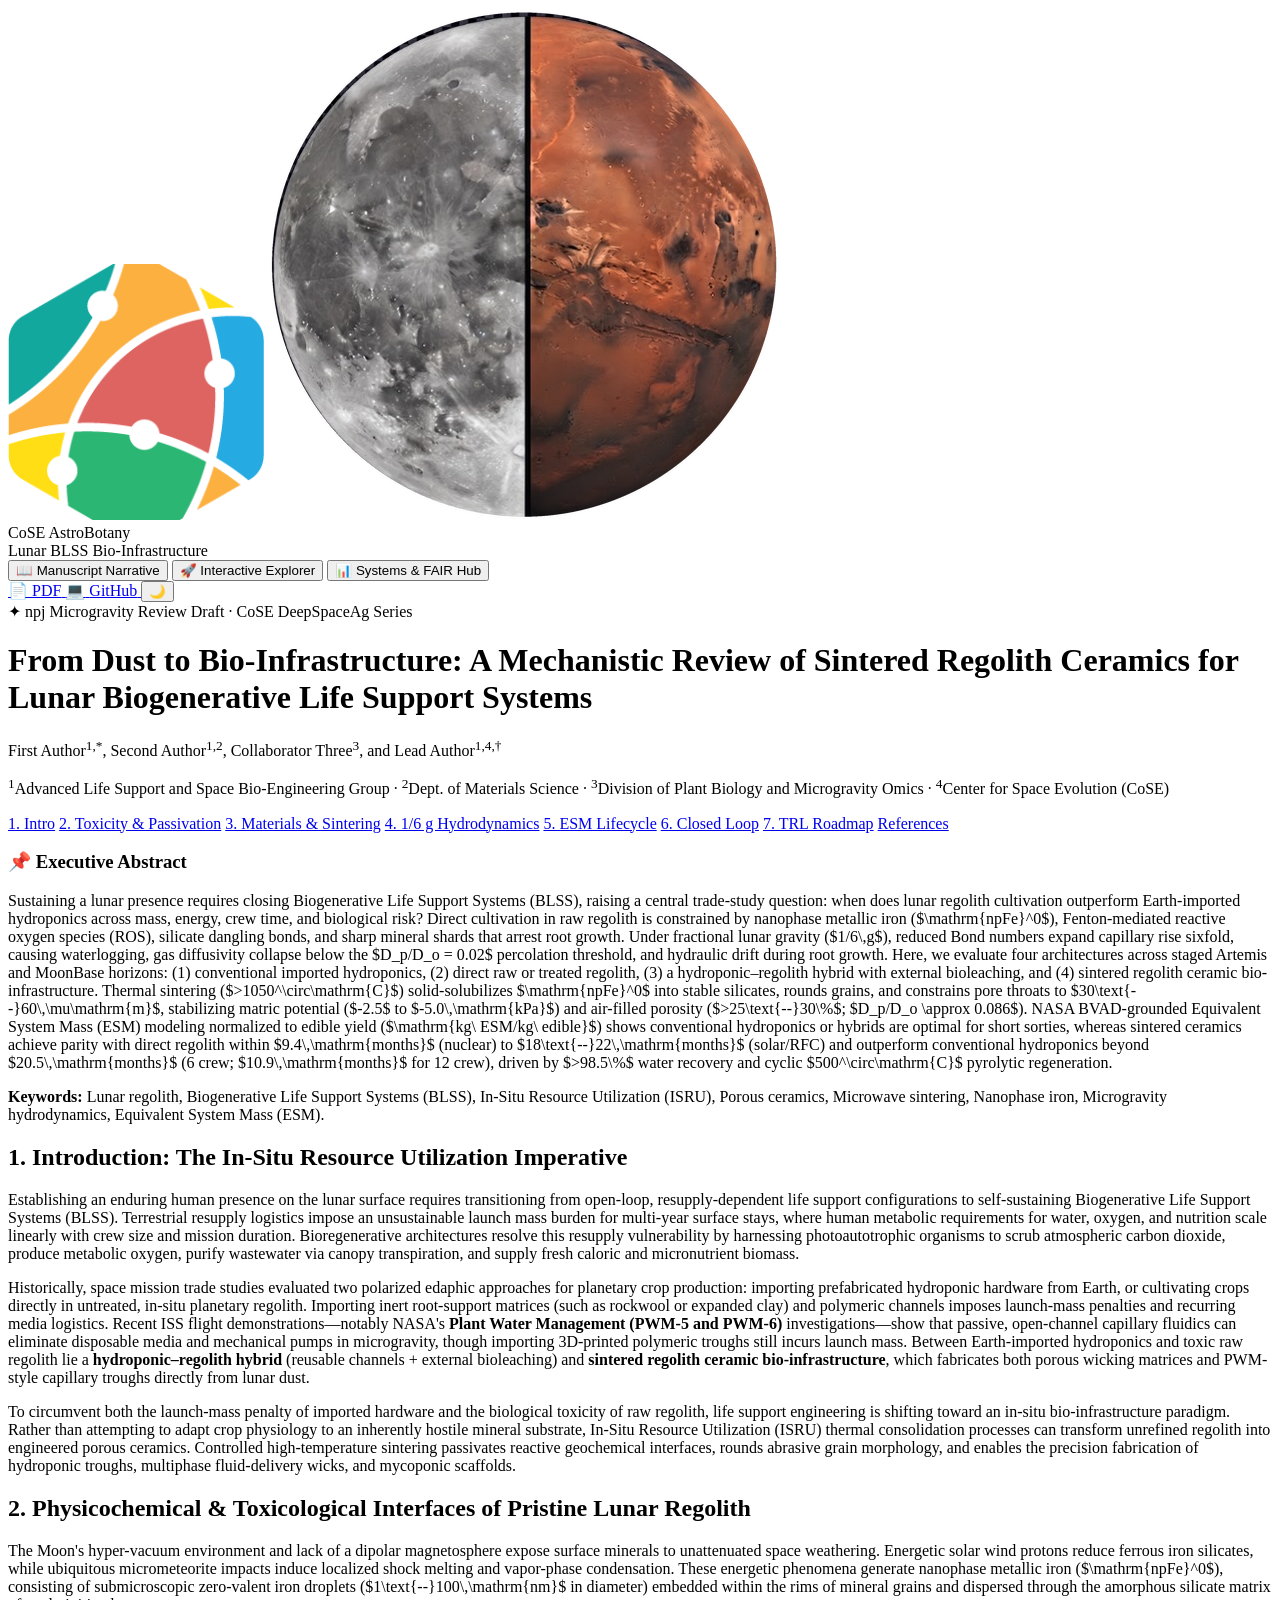
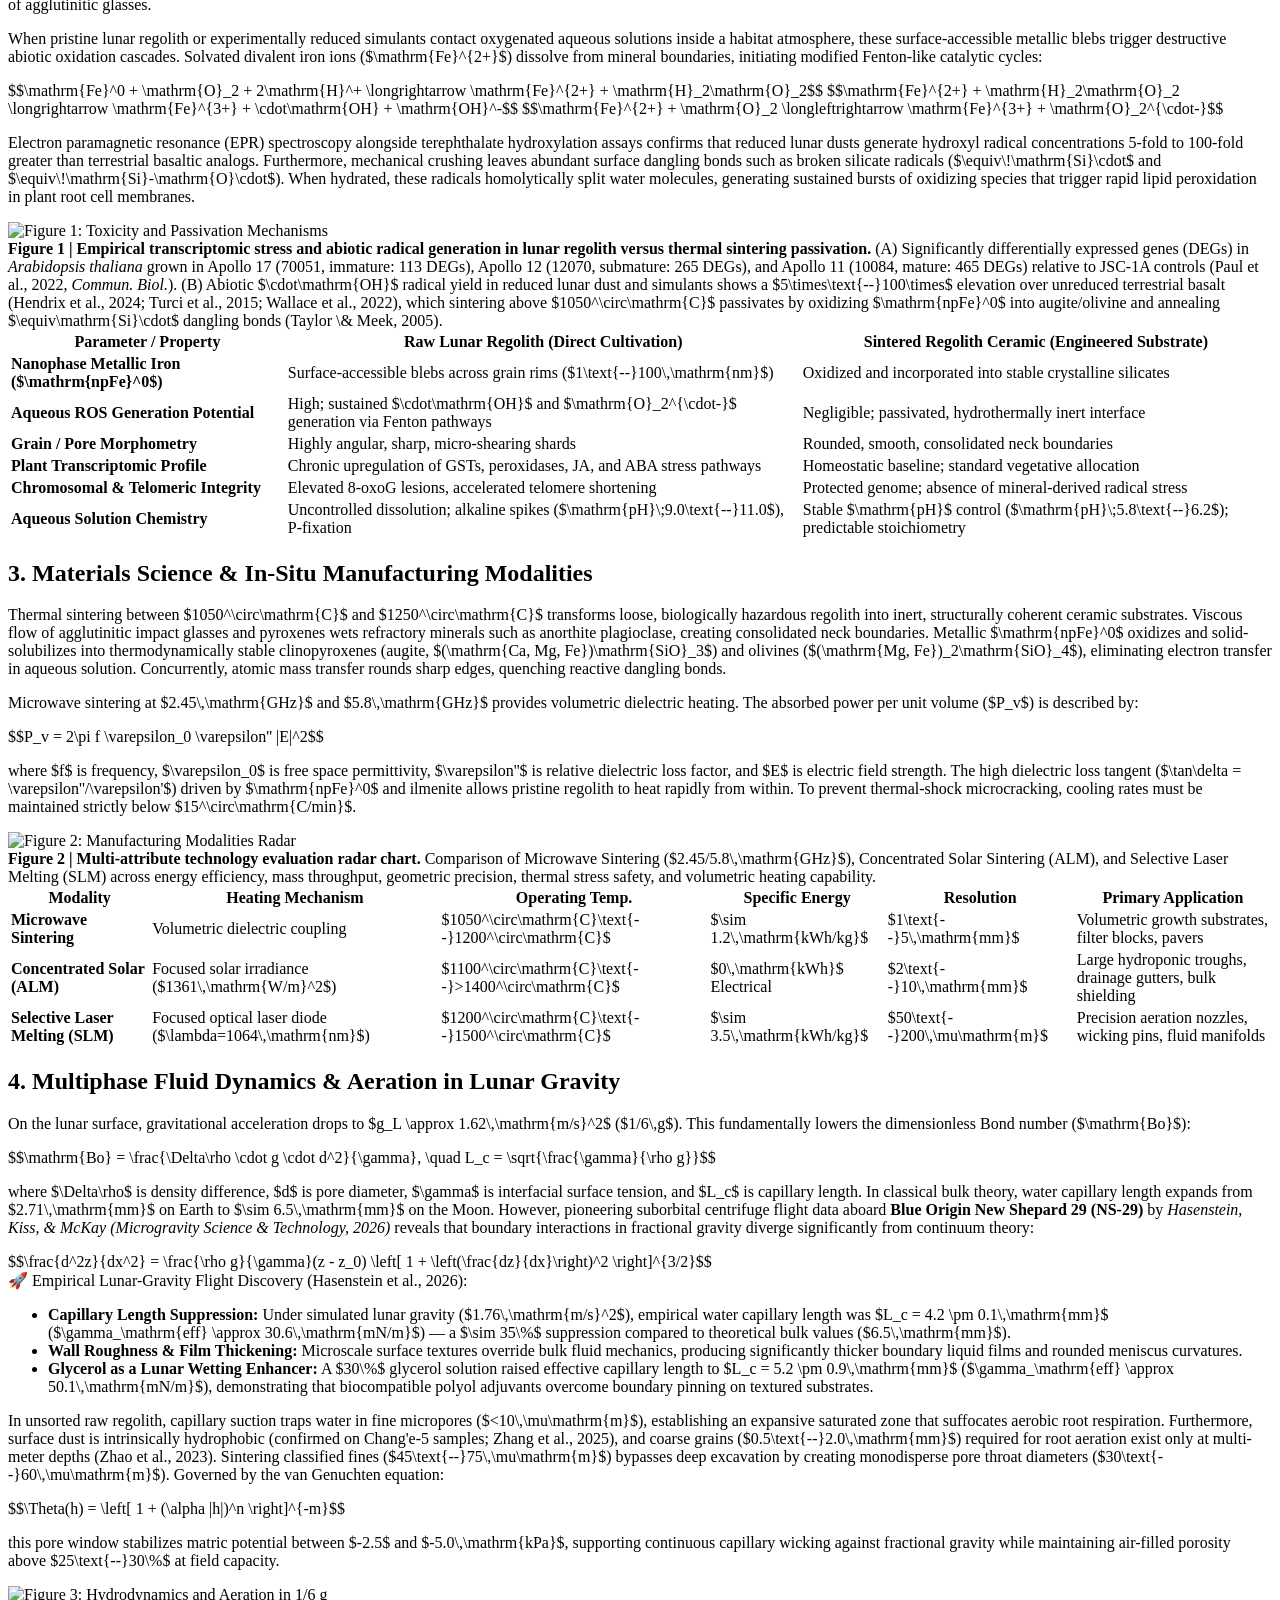
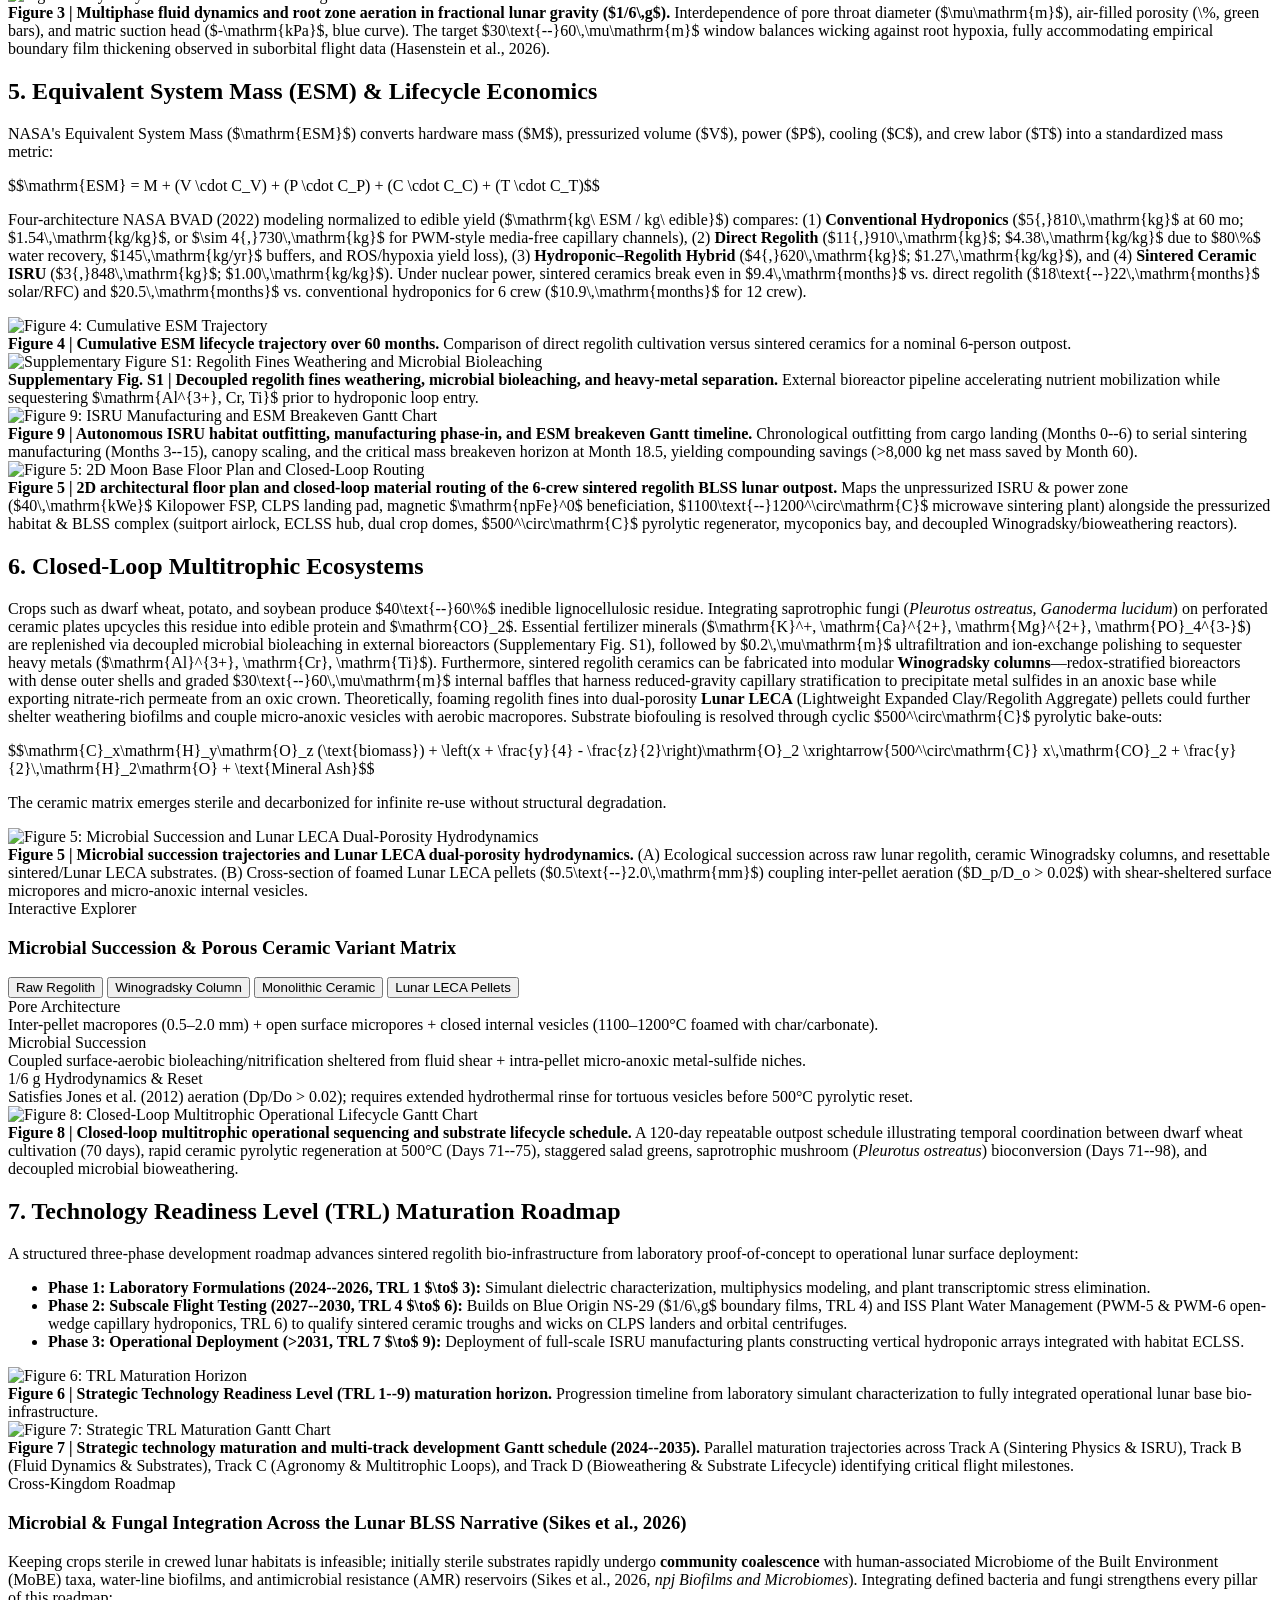
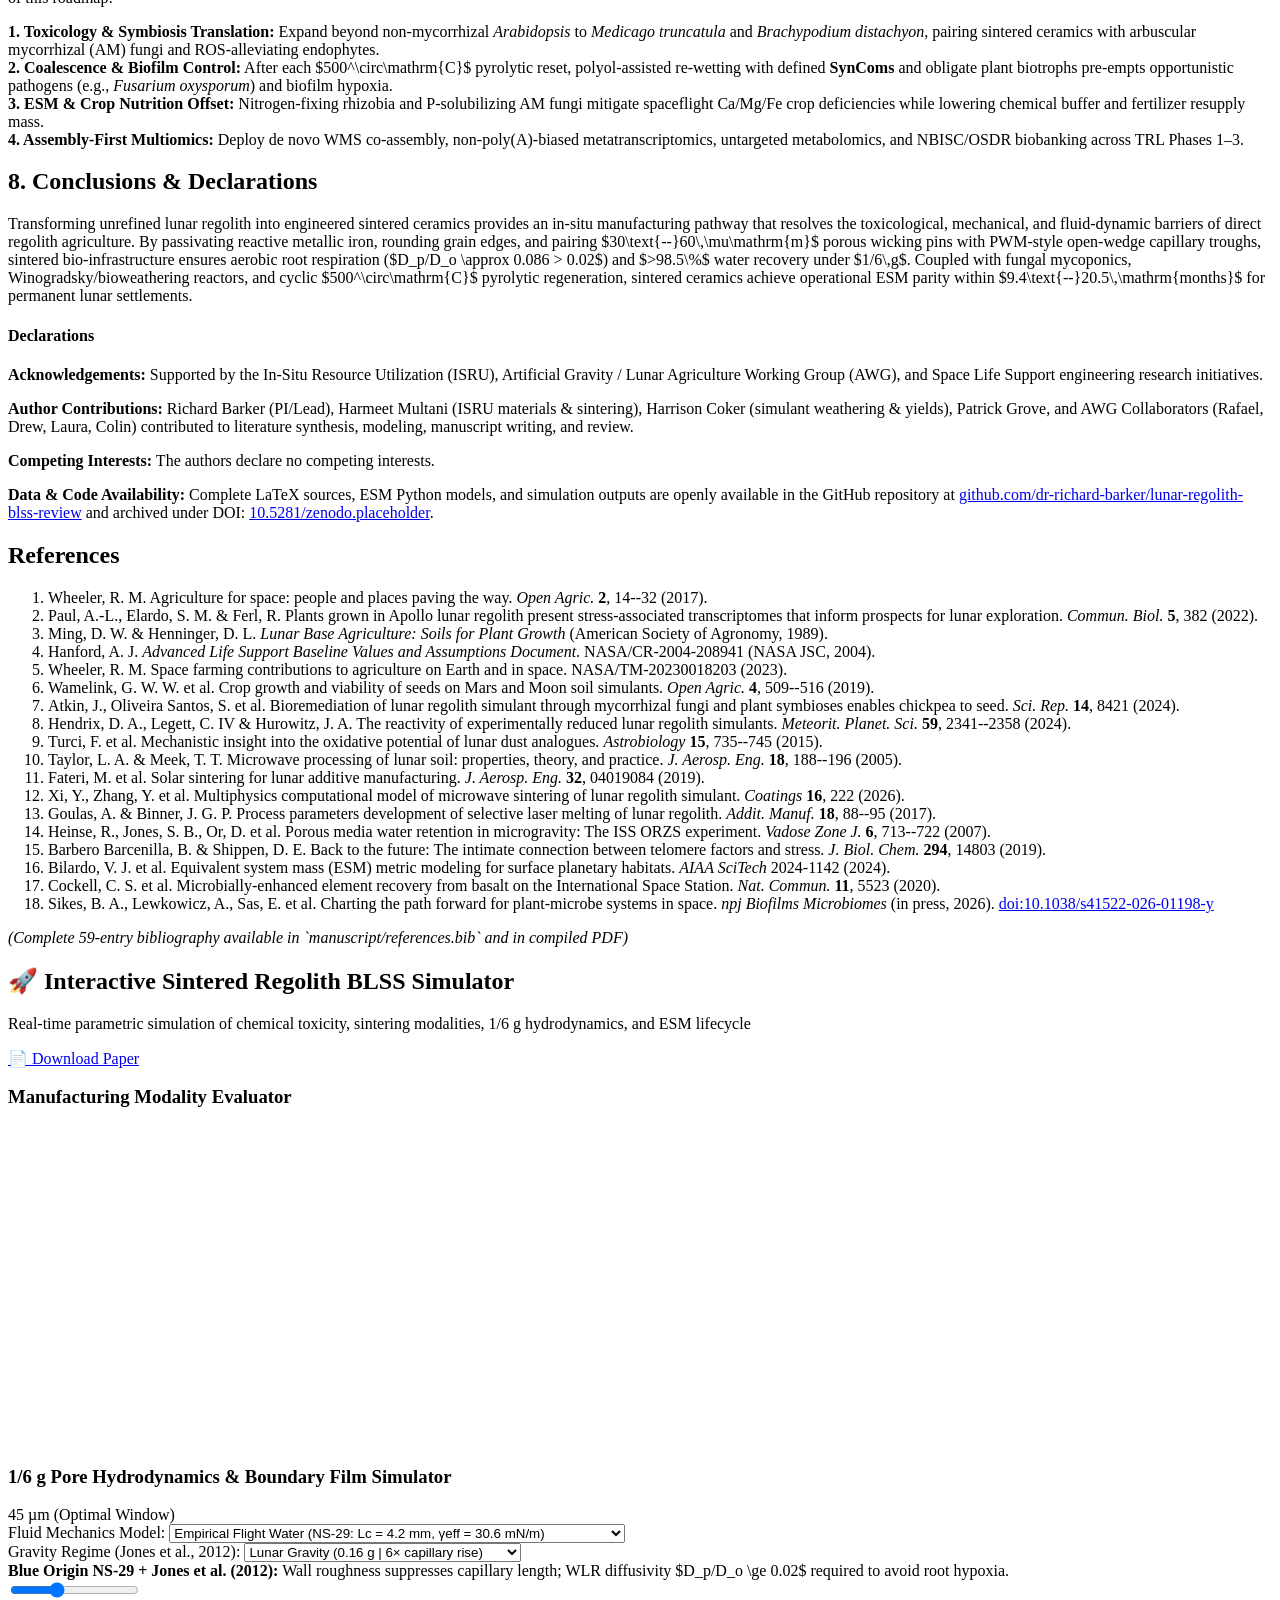
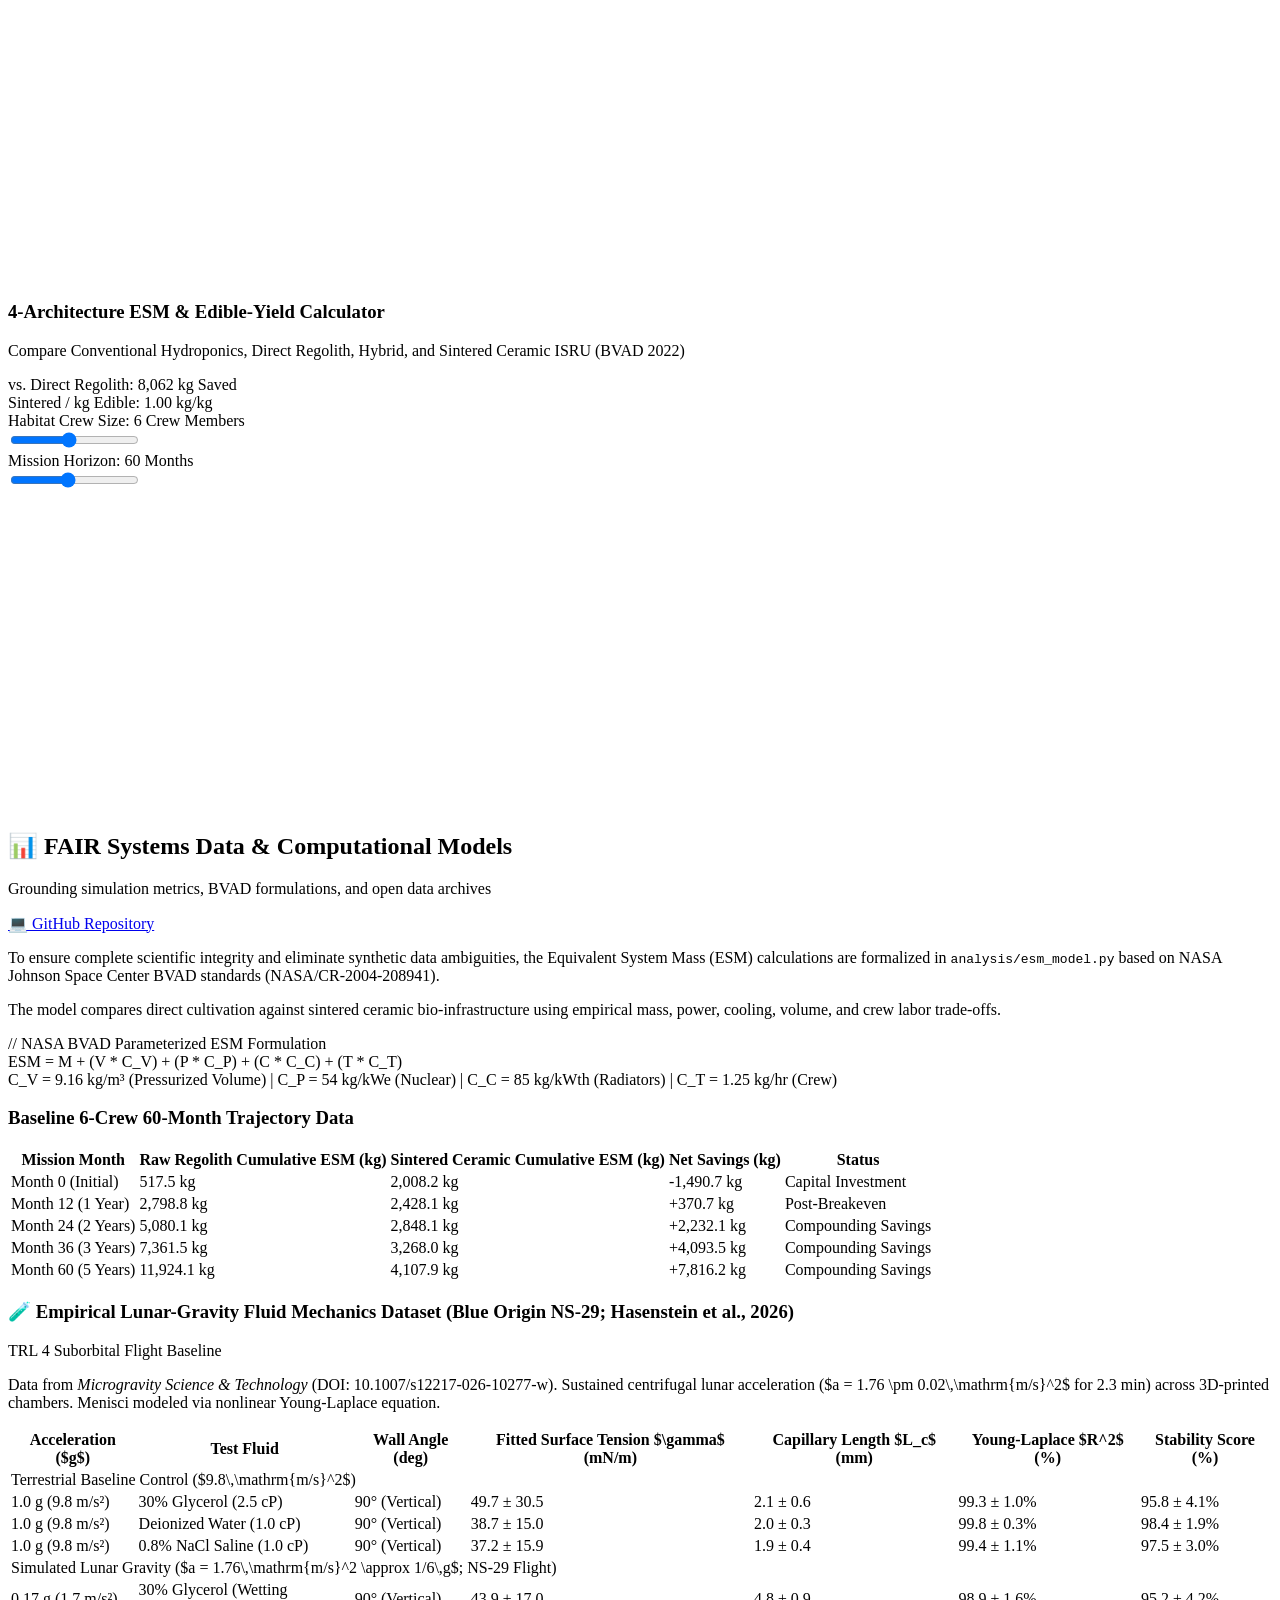
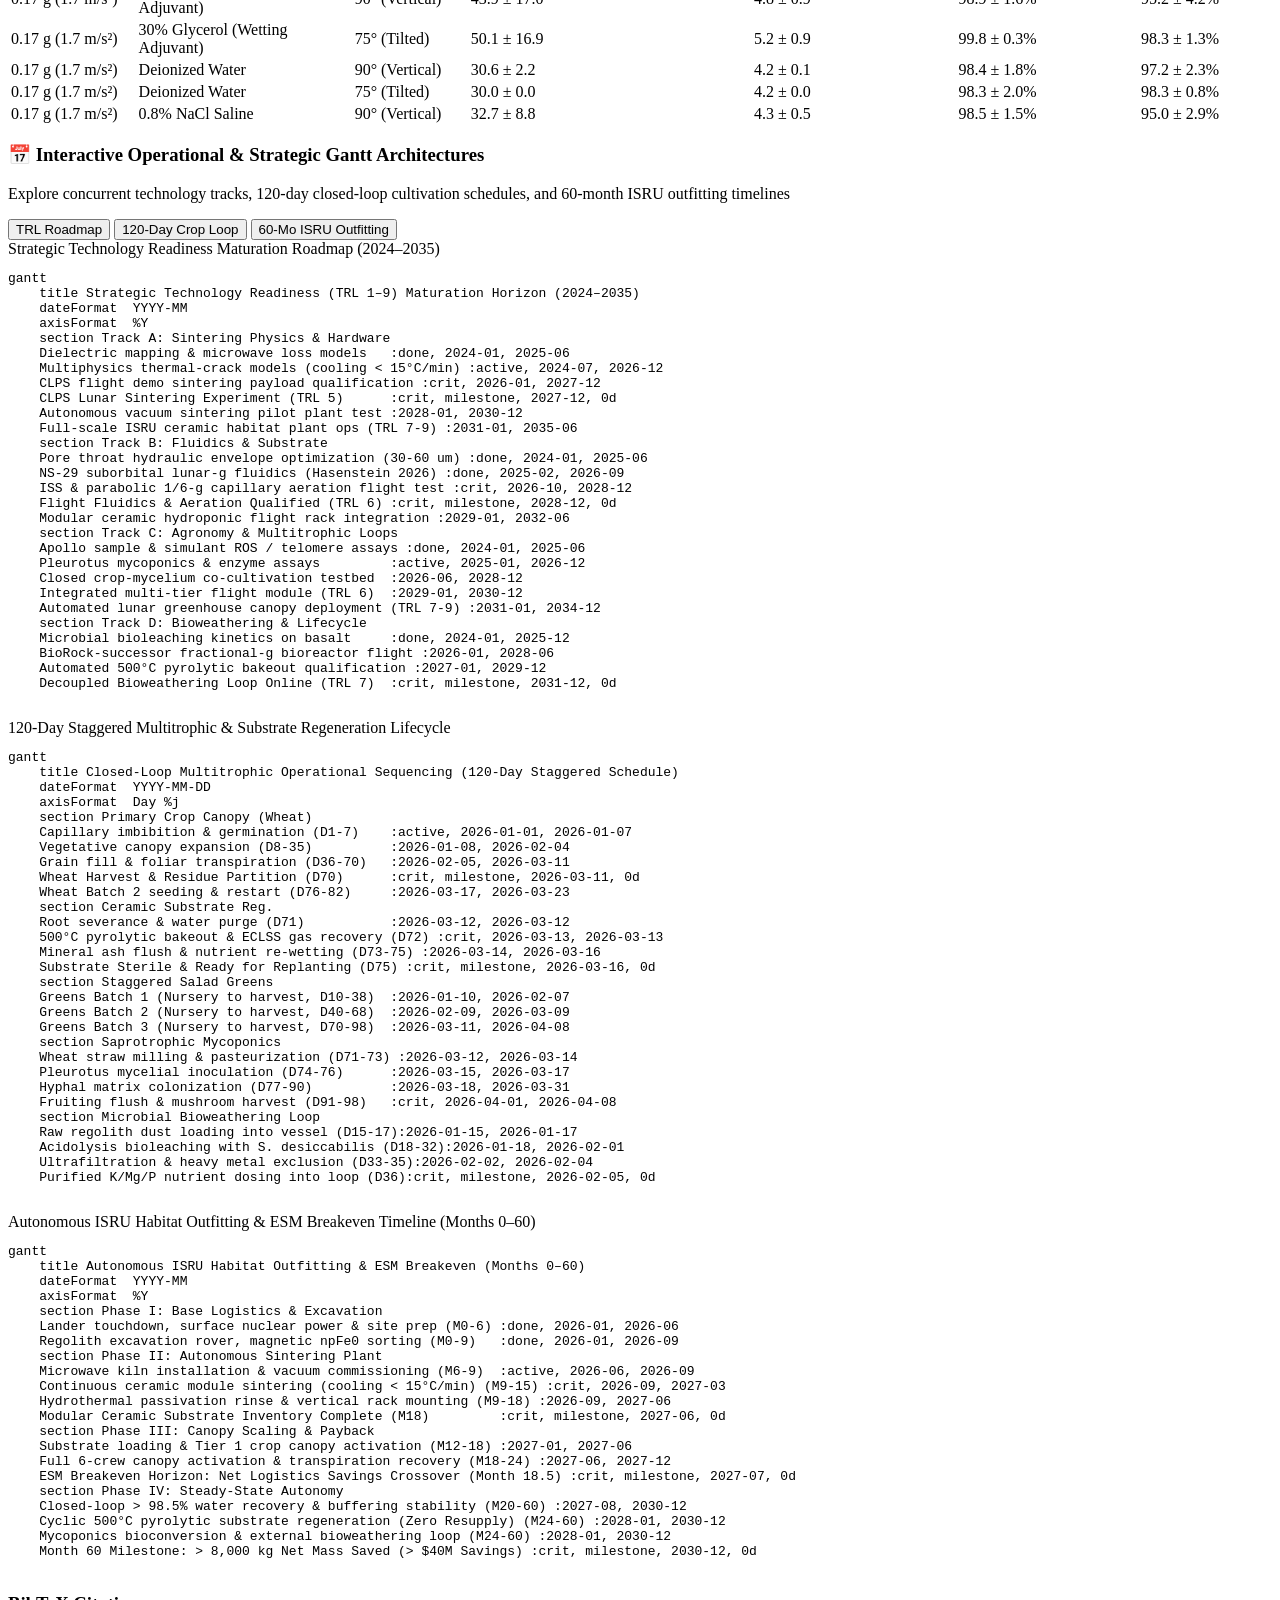
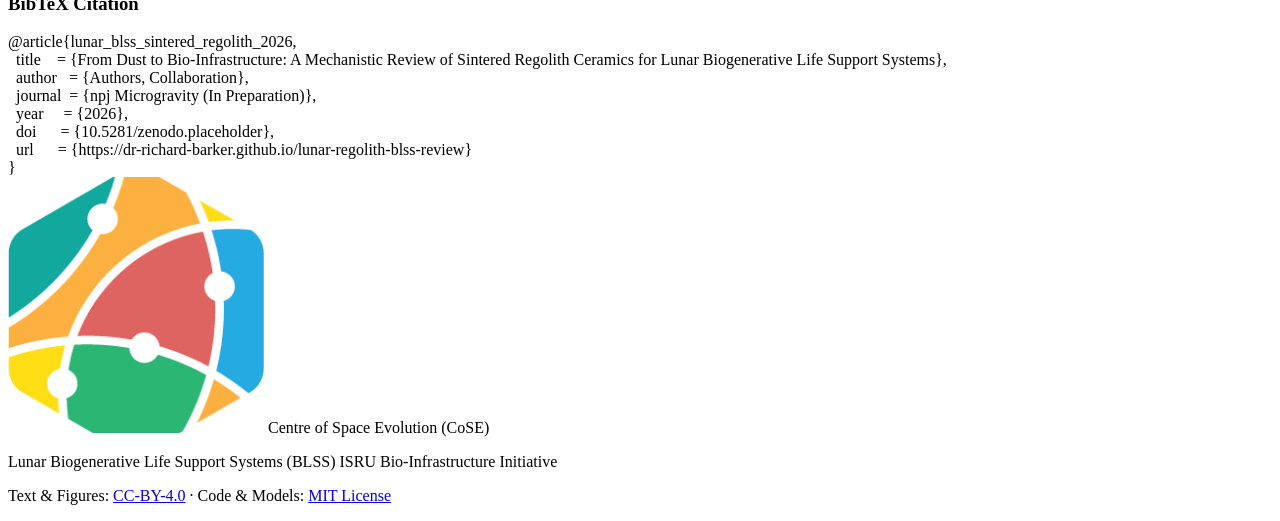
==== interactive/index.html @ 378e21a9 "Integrate microbial & fungal SynCom/multiomics roadmap (Sikes et al. 2026) into Section 7" ====
<!DOCTYPE html>
<html lang="en" class="scroll-smooth" data-theme="light">
<head>
    <meta charset="UTF-8">
    <meta name="viewport" content="width=device-width, initial-scale=1.0">
    <title>From Dust to Bio-Infrastructure: Sintered Regolith Ceramics for Lunar BLSS</title>
    <meta name="description" content="Mechanistic review and interactive simulation dashboard for sintered regolith ceramics in Lunar Biogenerative Life Support Systems (BLSS).">
    <meta name="keywords" content="Lunar BLSS, Sintered Regolith, ISRU, Microgravity Plant Biology, Hasenstein 2026, Space Agronomy, NASA BVAD, npj Microgravity">
    <meta name="author" content="Centre of Space Evolution (CoSE)">

    <!-- Open Graph / Social Sharing -->
    <meta property="og:type" content="website">
    <meta property="og:url" content="https://dr-richard-barker.github.io/lunar-regolith-blss-review/">
    <meta property="og:title" content="From Dust to Bio-Infrastructure: Sintered Regolith Ceramics for Lunar BLSS">
    <meta property="og:description" content="Explore empirical fluid mechanics (NS-29), multiphase wicking, Equivalent System Mass tradeoffs, and strategic TRL maturation for lunar agriculture.">
    <meta property="og:image" content="https://dr-richard-barker.github.io/lunar-regolith-blss-review/figures/fig3_hydrodynamics_aeration.png">

    <!-- Twitter / X Cards -->
    <meta property="twitter:card" content="summary_large_image">
    <meta property="twitter:url" content="https://dr-richard-barker.github.io/lunar-regolith-blss-review/">
    <meta property="twitter:title" content="From Dust to Bio-Infrastructure: Sintered Regolith Ceramics for Lunar BLSS">
    <meta property="twitter:description" content="Explore empirical fluid mechanics (NS-29), multiphase wicking, Equivalent System Mass tradeoffs, and strategic TRL maturation for lunar agriculture.">
    <meta property="twitter:image" content="https://dr-richard-barker.github.io/lunar-regolith-blss-review/figures/fig3_hydrodynamics_aeration.png">
    
    <!-- Tailwind CSS CDN -->
    <script src="https://cdn.tailwindcss.com"></script>
    <script>
        tailwind.config = {
            darkMode: 'class',
            theme: {
                extend: {
                    colors: {
                        cose: {
                            blue: '#3B6EA5',
                            bluelight: '#5a8bc0',
                            bluedark: '#2f5985',
                            teal: '#3FB6A8',
                            teallight: '#54c9ba',
                            yellow: '#f5c542',
                            green: '#4caf50',
                            red: '#e57373',
                            orange: '#ff9800'
                        }
                    },
                    fontFamily: {
                        sans: ['Inter', '-apple-system', 'BlinkMacSystemFont', 'Segoe UI', 'Roboto', 'sans-serif'],
                        serif: ['Lora', 'Georgia', 'serif'],
                        mono: ['JetBrains Mono', 'monospace']
                    }
                }
            }
        }
    </script>
    
    <!-- Chart.js CDN -->
    <script src="https://cdn.jsdelivr.net/npm/chart.js"></script>
    
    <!-- KaTeX CDN for Native Mathematics Rendering -->
    <link rel="stylesheet" href="https://cdn.jsdelivr.net/npm/katex@0.16.8/dist/katex.min.css">
    <script defer src="https://cdn.jsdelivr.net/npm/katex@0.16.8/dist/katex.min.js"></script>
    <script defer src="https://cdn.jsdelivr.net/npm/katex@0.16.8/dist/contrib/auto-render.min.js"
            onload="renderMathInElement(document.body, {delimiters: [{left: '$$', right: '$$', display: true}, {left: '$', right: '$', display: false}]});"></script>
    
    <!-- Mermaid.js CDN for Interactive Gantt Charts -->
    <script src="https://cdn.jsdelivr.net/npm/mermaid@10/dist/mermaid.min.js"></script>
    <script>
        mermaid.initialize({ startOnLoad: false, theme: 'default', securityLevel: 'loose' });
    </script>
    
    <!-- CoSE Custom Stylesheet -->
    <link rel="stylesheet" href="assets/cose.css">
</head>
<body class="bg-slate-50 dark:bg-slate-950 text-slate-800 dark:text-slate-100 font-sans antialiased min-h-screen transition-colors duration-200">

    <!-- Top CoSE Brand Bar -->
    <div class="cose-top-bar"></div>

    <!-- Main Navigation Header -->
    <header class="sticky top-0 z-50 bg-white/95 dark:bg-slate-900/95 backdrop-blur-md border-b border-slate-200 dark:border-slate-800 shadow-xs transition-colors duration-200">
        <div class="max-w-7xl mx-auto px-4 sm:px-6 lg:px-8 h-16 flex items-center justify-between">
            <!-- Left Branding -->
            <div class="flex items-center space-x-3">
                <img src="assets/cose-logo.png" alt="CoSE Logo" class="h-9 w-auto">
                <img src="assets/regolith-logo.png" alt="Regolith Logo" class="h-8 w-auto hidden sm:inline-block">
                <div class="border-l border-slate-300 dark:border-slate-700 pl-3">
                    <div class="text-xs font-black uppercase tracking-wider text-cose-blue dark:text-cose-bluelight">CoSE AstroBotany</div>
                    <div class="text-xs font-semibold text-slate-500 dark:text-slate-400">Lunar BLSS Bio-Infrastructure</div>
                </div>
            </div>

            <!-- View Switcher Tabs -->
            <div class="hidden md:flex items-center space-x-1 bg-slate-100 dark:bg-slate-800 p-1 rounded-xl border border-slate-200 dark:border-slate-700 text-xs font-bold">
                <button onclick="switchTab('narrative')" id="tab-btn-narrative" class="px-3.5 py-1.5 rounded-lg bg-white dark:bg-slate-700 text-cose-blue dark:text-white shadow-xs transition">
                    📖 Manuscript Narrative
                </button>
                <button onclick="switchTab('interactive')" id="tab-btn-interactive" class="px-3.5 py-1.5 rounded-lg text-slate-600 dark:text-slate-300 hover:text-cose-blue dark:hover:text-white transition">
                    🚀 Interactive Explorer
                </button>
                <button onclick="switchTab('fair')" id="tab-btn-fair" class="px-3.5 py-1.5 rounded-lg text-slate-600 dark:text-slate-300 hover:text-cose-blue dark:hover:text-white transition">
                    📊 Systems & FAIR Hub
                </button>
            </div>

            <!-- Right Actions -->
            <div class="flex items-center space-x-2.5">
                <a href="manuscript.pdf" target="_blank" class="flex items-center space-x-1.5 px-3 py-1.5 rounded-lg border border-sky-300 dark:border-sky-800 bg-sky-50 dark:bg-sky-950/60 text-cose-blue dark:text-sky-300 hover:bg-sky-100 dark:hover:bg-sky-900 transition text-xs font-bold">
                    <span>📄</span>
                    <span class="hidden sm:inline">PDF</span>
                </a>
                <a href="https://github.com/dr-richard-barker/lunar-regolith-blss-review" target="_blank" class="flex items-center space-x-1.5 px-3 py-1.5 rounded-lg border border-slate-200 dark:border-slate-700 bg-slate-100 dark:bg-slate-800 text-slate-700 dark:text-slate-200 hover:bg-slate-200 dark:hover:bg-slate-700 transition text-xs font-bold">
                    <span>💻</span>
                    <span class="hidden sm:inline">GitHub</span>
                </a>
                <button id="themeToggleBtn" onclick="toggleTheme()" class="px-2.5 py-1.5 rounded-lg border border-slate-200 dark:border-slate-700 bg-slate-100 dark:bg-slate-800 text-slate-700 dark:text-slate-200 hover:bg-slate-200 dark:hover:bg-slate-700 transition text-xs font-bold">
                    <span id="themeBtnIcon">🌙</span>
                </button>
            </div>
        </div>
    </header>

    <!-- Main Container -->
    <main class="max-w-6xl mx-auto px-4 sm:px-6 lg:px-8 py-8 space-y-12">

        <!-- ========================================================================= -->
        <!-- TAB 1: MANUSCRIPT NARRATIVE -->
        <!-- ========================================================================= -->
        <div id="view-narrative" class="space-y-10">
            
            <!-- Hero Title Block -->
            <div class="text-center space-y-4 py-8 bg-white dark:bg-slate-900 border border-slate-200 dark:border-slate-800 rounded-3xl p-6 sm:p-12 shadow-sm">
                <div class="inline-flex items-center space-x-2 px-3 py-1 bg-sky-50 dark:bg-sky-950/80 border border-sky-200 dark:border-sky-800 rounded-full text-cose-blue dark:text-sky-400 text-xs font-bold uppercase tracking-wider">
                    <span>✦</span>
                    <span>npj Microgravity Review Draft · CoSE DeepSpaceAg Series</span>
                </div>
                <h1 class="text-2xl sm:text-4xl lg:text-5xl font-extrabold text-slate-900 dark:text-white tracking-tight leading-tight max-w-4xl mx-auto font-sans">
                    From Dust to Bio-Infrastructure: A Mechanistic Review of Sintered Regolith Ceramics for Lunar Biogenerative Life Support Systems
                </h1>
                <p class="text-slate-600 dark:text-slate-300 text-sm sm:text-base max-w-3xl mx-auto font-sans leading-relaxed">
                    First Author<sup>1,*</sup>, Second Author<sup>1,2</sup>, Collaborator Three<sup>3</sup>, and Lead Author<sup>1,4,&dagger;</sup>
                </p>
                <p class="text-xs text-slate-500 dark:text-slate-400 max-w-2xl mx-auto font-sans">
                    <sup>1</sup>Advanced Life Support and Space Bio-Engineering Group · <sup>2</sup>Dept. of Materials Science · <sup>3</sup>Division of Plant Biology and Microgravity Omics · <sup>4</sup>Center for Space Evolution (CoSE)
                </p>

                <!-- Quick Jump Bar -->
                <div class="flex flex-wrap items-center justify-center gap-2 pt-4 text-xs font-semibold text-slate-600 dark:text-slate-400">
                    <a href="#sec-intro" class="px-2.5 py-1 rounded-md bg-slate-100 dark:bg-slate-800 hover:text-cose-blue transition">1. Intro</a>
                    <a href="#sec-toxicity" class="px-2.5 py-1 rounded-md bg-slate-100 dark:bg-slate-800 hover:text-cose-blue transition">2. Toxicity & Passivation</a>
                    <a href="#sec-manufacturing" class="px-2.5 py-1 rounded-md bg-slate-100 dark:bg-slate-800 hover:text-cose-blue transition">3. Materials & Sintering</a>
                    <a href="#sec-fluid" class="px-2.5 py-1 rounded-md bg-slate-100 dark:bg-slate-800 hover:text-cose-blue transition">4. 1/6 g Hydrodynamics</a>
                    <a href="#sec-esm" class="px-2.5 py-1 rounded-md bg-slate-100 dark:bg-slate-800 hover:text-cose-blue transition">5. ESM Lifecycle</a>
                    <a href="#sec-closed-loop" class="px-2.5 py-1 rounded-md bg-slate-100 dark:bg-slate-800 hover:text-cose-blue transition">6. Closed Loop</a>
                    <a href="#sec-roadmap" class="px-2.5 py-1 rounded-md bg-slate-100 dark:bg-slate-800 hover:text-cose-blue transition">7. TRL Roadmap</a>
                    <a href="#sec-refs" class="px-2.5 py-1 rounded-md bg-slate-100 dark:bg-slate-800 hover:text-cose-blue transition">References</a>
                </div>
            </div>

            <!-- Abstract Card -->
            <div class="bg-gradient-to-br from-sky-50 to-slate-50 dark:from-slate-900 dark:to-slate-800/60 border border-sky-200 dark:border-sky-900/60 rounded-2xl p-6 sm:p-8 space-y-3">
                <h3 class="text-xs font-black uppercase tracking-wider text-cose-blue dark:text-sky-400 flex items-center space-x-2">
                    <span>📌</span>
                    <span>Executive Abstract</span>
                </h3>
                <p class="text-slate-700 dark:text-slate-200 font-serif leading-relaxed text-sm sm:text-base text-justify">
                    Sustaining a lunar presence requires closing Biogenerative Life Support Systems (BLSS), raising a central trade-study question: when does lunar regolith cultivation outperform Earth-imported hydroponics across mass, energy, crew time, and biological risk? Direct cultivation in raw regolith is constrained by nanophase metallic iron ($\mathrm{npFe}^0$), Fenton-mediated reactive oxygen species (ROS), silicate dangling bonds, and sharp mineral shards that arrest root growth. Under fractional lunar gravity ($1/6\,g$), reduced Bond numbers expand capillary rise sixfold, causing waterlogging, gas diffusivity collapse below the $D_p/D_o = 0.02$ percolation threshold, and hydraulic drift during root growth. Here, we evaluate four architectures across staged Artemis and MoonBase horizons: (1) conventional imported hydroponics, (2) direct raw or treated regolith, (3) a hydroponic–regolith hybrid with external bioleaching, and (4) sintered regolith ceramic bio-infrastructure. Thermal sintering ($>1050^\circ\mathrm{C}$) solid-solubilizes $\mathrm{npFe}^0$ into stable silicates, rounds grains, and constrains pore throats to $30\text{--}60\,\mu\mathrm{m}$, stabilizing matric potential ($-2.5$ to $-5.0\,\mathrm{kPa}$) and air-filled porosity ($>25\text{--}30\%$; $D_p/D_o \approx 0.086$). NASA BVAD-grounded Equivalent System Mass (ESM) modeling normalized to edible yield ($\mathrm{kg\ ESM/kg\ edible}$) shows conventional hydroponics or hybrids are optimal for short sorties, whereas sintered ceramics achieve parity with direct regolith within $9.4\,\mathrm{months}$ (nuclear) to $18\text{--}22\,\mathrm{months}$ (solar/RFC) and outperform conventional hydroponics beyond $20.5\,\mathrm{months}$ (6 crew; $10.9\,\mathrm{months}$ for 12 crew), driven by $>98.5\%$ water recovery and cyclic $500^\circ\mathrm{C}$ pyrolytic regeneration.
                </p>
                <div class="pt-2 text-xs text-slate-500 dark:text-slate-400 font-sans">
                    <strong>Keywords:</strong> Lunar regolith, Biogenerative Life Support Systems (BLSS), In-Situ Resource Utilization (ISRU), Porous ceramics, Microwave sintering, Nanophase iron, Microgravity hydrodynamics, Equivalent System Mass (ESM).
                </div>
            </div>

            <!-- Narrative Content -->
            <article class="manuscript-body space-y-12">

                <!-- Section 1 -->
                <section id="sec-intro">
                    <h2>1. Introduction: The In-Situ Resource Utilization Imperative</h2>
                    <p>
                        Establishing an enduring human presence on the lunar surface requires transitioning from open-loop, resupply-dependent life support configurations to self-sustaining Biogenerative Life Support Systems (BLSS). Terrestrial resupply logistics impose an unsustainable launch mass burden for multi-year surface stays, where human metabolic requirements for water, oxygen, and nutrition scale linearly with crew size and mission duration. Bioregenerative architectures resolve this resupply vulnerability by harnessing photoautotrophic organisms to scrub atmospheric carbon dioxide, produce metabolic oxygen, purify wastewater via canopy transpiration, and supply fresh caloric and micronutrient biomass.
                    </p>
                    <p>
                        Historically, space mission trade studies evaluated two polarized edaphic approaches for planetary crop production: importing prefabricated hydroponic hardware from Earth, or cultivating crops directly in untreated, in-situ planetary regolith. Importing inert root-support matrices (such as rockwool or expanded clay) and polymeric channels imposes launch-mass penalties and recurring media logistics. Recent ISS flight demonstrations—notably NASA's <strong>Plant Water Management (PWM-5 and PWM-6)</strong> investigations—show that passive, open-channel capillary fluidics can eliminate disposable media and mechanical pumps in microgravity, though importing 3D-printed polymeric troughs still incurs launch mass. Between Earth-imported hydroponics and toxic raw regolith lie a <strong>hydroponic–regolith hybrid</strong> (reusable channels + external bioleaching) and <strong>sintered regolith ceramic bio-infrastructure</strong>, which fabricates both porous wicking matrices and PWM-style capillary troughs directly from lunar dust.
                    </p>
                    <p>
                        To circumvent both the launch-mass penalty of imported hardware and the biological toxicity of raw regolith, life support engineering is shifting toward an in-situ bio-infrastructure paradigm. Rather than attempting to adapt crop physiology to an inherently hostile mineral substrate, In-Situ Resource Utilization (ISRU) thermal consolidation processes can transform unrefined regolith into engineered porous ceramics. Controlled high-temperature sintering passivates reactive geochemical interfaces, rounds abrasive grain morphology, and enables the precision fabrication of hydroponic troughs, multiphase fluid-delivery wicks, and mycoponic scaffolds.
                    </p>
                </section>

                <!-- Section 2 -->
                <section id="sec-toxicity">
                    <h2>2. Physicochemical & Toxicological Interfaces of Pristine Lunar Regolith</h2>
                    <p>
                        The Moon's hyper-vacuum environment and lack of a dipolar magnetosphere expose surface minerals to unattenuated space weathering. Energetic solar wind protons reduce ferrous iron silicates, while ubiquitous micrometeorite impacts induce localized shock melting and vapor-phase condensation. These energetic phenomena generate nanophase metallic iron ($\mathrm{npFe}^0$), consisting of submicroscopic zero-valent iron droplets ($1\text{--}100\,\mathrm{nm}$ in diameter) embedded within the rims of mineral grains and dispersed through the amorphous silicate matrix of agglutinitic glasses.
                    </p>
                    <p>
                        When pristine lunar regolith or experimentally reduced simulants contact oxygenated aqueous solutions inside a habitat atmosphere, these surface-accessible metallic blebs trigger destructive abiotic oxidation cascades. Solvated divalent iron ions ($\mathrm{Fe}^{2+}$) dissolve from mineral boundaries, initiating modified Fenton-like catalytic cycles:
                    </p>

                    <div class="equation-box">
                        $$\mathrm{Fe}^0 + \mathrm{O}_2 + 2\mathrm{H}^+ \longrightarrow \mathrm{Fe}^{2+} + \mathrm{H}_2\mathrm{O}_2$$
                        $$\mathrm{Fe}^{2+} + \mathrm{H}_2\mathrm{O}_2 \longrightarrow \mathrm{Fe}^{3+} + \cdot\mathrm{OH} + \mathrm{OH}^-$$
                        $$\mathrm{Fe}^{2+} + \mathrm{O}_2 \longleftrightarrow \mathrm{Fe}^{3+} + \mathrm{O}_2^{\cdot-}$$
                    </div>

                    <p>
                        Electron paramagnetic resonance (EPR) spectroscopy alongside terephthalate hydroxylation assays confirms that reduced lunar dusts generate hydroxyl radical concentrations 5-fold to 100-fold greater than terrestrial basaltic analogs. Furthermore, mechanical crushing leaves abundant surface dangling bonds such as broken silicate radicals ($\equiv\!\mathrm{Si}\cdot$ and $\equiv\!\mathrm{Si}-\mathrm{O}\cdot$). When hydrated, these radicals homolytically split water molecules, generating sustained bursts of oxidizing species that trigger rapid lipid peroxidation in plant root cell membranes.
                    </p>

                    <!-- Figure 1 -->
                    <div class="manuscript-figure">
                        <img src="figures/fig1_toxicity_passivation.png" alt="Figure 1: Toxicity and Passivation Mechanisms">
                        <div class="manuscript-caption">
                            <strong>Figure 1 | Empirical transcriptomic stress and abiotic radical generation in lunar regolith versus thermal sintering passivation.</strong>
                            (A) Significantly differentially expressed genes (DEGs) in <em>Arabidopsis thaliana</em> grown in Apollo 17 (70051, immature: 113 DEGs), Apollo 12 (12070, submature: 265 DEGs), and Apollo 11 (10084, mature: 465 DEGs) relative to JSC-1A controls (Paul et al., 2022, <em>Commun. Biol.</em>). (B) Abiotic $\cdot\mathrm{OH}$ radical yield in reduced lunar dust and simulants shows a $5\times\text{--}100\times$ elevation over unreduced terrestrial basalt (Hendrix et al., 2024; Turci et al., 2015; Wallace et al., 2022), which sintering above $1050^\circ\mathrm{C}$ passivates by oxidizing $\mathrm{npFe}^0$ into augite/olivine and annealing $\equiv\mathrm{Si}\cdot$ dangling bonds (Taylor \&amp; Meek, 2005).
                        </div>
                    </div>

                    <!-- Table 1 -->
                    <div class="cose-table-wrapper">
                        <table class="cose-table">
                            <thead>
                                <tr>
                                    <th>Parameter / Property</th>
                                    <th>Raw Lunar Regolith (Direct Cultivation)</th>
                                    <th>Sintered Regolith Ceramic (Engineered Substrate)</th>
                                </tr>
                            </thead>
                            <tbody>
                                <tr>
                                    <td><strong>Nanophase Metallic Iron ($\mathrm{npFe}^0$)</strong></td>
                                    <td>Surface-accessible blebs across grain rims ($1\text{--}100\,\mathrm{nm}$)</td>
                                    <td>Oxidized and incorporated into stable crystalline silicates</td>
                                </tr>
                                <tr>
                                    <td><strong>Aqueous ROS Generation Potential</strong></td>
                                    <td>High; sustained $\cdot\mathrm{OH}$ and $\mathrm{O}_2^{\cdot-}$ generation via Fenton pathways</td>
                                    <td>Negligible; passivated, hydrothermally inert interface</td>
                                </tr>
                                <tr>
                                    <td><strong>Grain / Pore Morphometry</strong></td>
                                    <td>Highly angular, sharp, micro-shearing shards</td>
                                    <td>Rounded, smooth, consolidated neck boundaries</td>
                                </tr>
                                <tr>
                                    <td><strong>Plant Transcriptomic Profile</strong></td>
                                    <td>Chronic upregulation of GSTs, peroxidases, JA, and ABA stress pathways</td>
                                    <td>Homeostatic baseline; standard vegetative allocation</td>
                                </tr>
                                <tr>
                                    <td><strong>Chromosomal & Telomeric Integrity</strong></td>
                                    <td>Elevated 8-oxoG lesions, accelerated telomere shortening</td>
                                    <td>Protected genome; absence of mineral-derived radical stress</td>
                                </tr>
                                <tr>
                                    <td><strong>Aqueous Solution Chemistry</strong></td>
                                    <td>Uncontrolled dissolution; alkaline spikes ($\mathrm{pH}\;9.0\text{--}11.0$), P-fixation</td>
                                    <td>Stable $\mathrm{pH}$ control ($\mathrm{pH}\;5.8\text{--}6.2$); predictable stoichiometry</td>
                                </tr>
                            </tbody>
                        </table>
                    </div>
                </section>

                <!-- Section 3 -->
                <section id="sec-manufacturing">
                    <h2>3. Materials Science & In-Situ Manufacturing Modalities</h2>
                    <p>
                        Thermal sintering between $1050^\circ\mathrm{C}$ and $1250^\circ\mathrm{C}$ transforms loose, biologically hazardous regolith into inert, structurally coherent ceramic substrates. Viscous flow of agglutinitic impact glasses and pyroxenes wets refractory minerals such as anorthite plagioclase, creating consolidated neck boundaries. Metallic $\mathrm{npFe}^0$ oxidizes and solid-solubilizes into thermodynamically stable clinopyroxenes (augite, $(\mathrm{Ca, Mg, Fe})\mathrm{SiO}_3$) and olivines ($(\mathrm{Mg, Fe})_2\mathrm{SiO}_4$), eliminating electron transfer in aqueous solution. Concurrently, atomic mass transfer rounds sharp edges, quenching reactive dangling bonds.
                    </p>
                    <p>
                        Microwave sintering at $2.45\,\mathrm{GHz}$ and $5.8\,\mathrm{GHz}$ provides volumetric dielectric heating. The absorbed power per unit volume ($P_v$) is described by:
                    </p>

                    <div class="equation-box">
                        $$P_v = 2\pi f \varepsilon_0 \varepsilon'' |E|^2$$
                    </div>

                    <p>
                        where $f$ is frequency, $\varepsilon_0$ is free space permittivity, $\varepsilon''$ is relative dielectric loss factor, and $E$ is electric field strength. The high dielectric loss tangent ($\tan\delta = \varepsilon''/\varepsilon'$) driven by $\mathrm{npFe}^0$ and ilmenite allows pristine regolith to heat rapidly from within. To prevent thermal-shock microcracking, cooling rates must be maintained strictly below $15^\circ\mathrm{C/min}$.
                    </p>

                    <!-- Figure 2 -->
                    <div class="manuscript-figure">
                        <img src="figures/fig2_sintering_radar.png" alt="Figure 2: Manufacturing Modalities Radar">
                        <div class="manuscript-caption">
                            <strong>Figure 2 | Multi-attribute technology evaluation radar chart.</strong> 
                            Comparison of Microwave Sintering ($2.45/5.8\,\mathrm{GHz}$), Concentrated Solar Sintering (ALM), and Selective Laser Melting (SLM) across energy efficiency, mass throughput, geometric precision, thermal stress safety, and volumetric heating capability.
                        </div>
                    </div>

                    <!-- Table 2 -->
                    <div class="cose-table-wrapper">
                        <table class="cose-table">
                            <thead>
                                <tr>
                                    <th>Modality</th>
                                    <th>Heating Mechanism</th>
                                    <th>Operating Temp.</th>
                                    <th>Specific Energy</th>
                                    <th>Resolution</th>
                                    <th>Primary Application</th>
                                </tr>
                            </thead>
                            <tbody>
                                <tr>
                                    <td><strong>Microwave Sintering</strong></td>
                                    <td>Volumetric dielectric coupling</td>
                                    <td>$1050^\circ\mathrm{C}\text{--}1200^\circ\mathrm{C}$</td>
                                    <td>$\sim 1.2\,\mathrm{kWh/kg}$</td>
                                    <td>$1\text{--}5\,\mathrm{mm}$</td>
                                    <td>Volumetric growth substrates, filter blocks, pavers</td>
                                </tr>
                                <tr>
                                    <td><strong>Concentrated Solar (ALM)</strong></td>
                                    <td>Focused solar irradiance ($1361\,\mathrm{W/m}^2$)</td>
                                    <td>$1100^\circ\mathrm{C}\text{--}>1400^\circ\mathrm{C}$</td>
                                    <td>$0\,\mathrm{kWh}$ Electrical</td>
                                    <td>$2\text{--}10\,\mathrm{mm}$</td>
                                    <td>Large hydroponic troughs, drainage gutters, bulk shielding</td>
                                </tr>
                                <tr>
                                    <td><strong>Selective Laser Melting (SLM)</strong></td>
                                    <td>Focused optical laser diode ($\lambda=1064\,\mathrm{nm}$)</td>
                                    <td>$1200^\circ\mathrm{C}\text{--}1500^\circ\mathrm{C}$</td>
                                    <td>$\sim 3.5\,\mathrm{kWh/kg}$</td>
                                    <td>$50\text{--}200\,\mu\mathrm{m}$</td>
                                    <td>Precision aeration nozzles, wicking pins, fluid manifolds</td>
                                </tr>
                            </tbody>
                        </table>
                    </div>
                </section>

                <!-- Section 4 -->
                <section id="sec-fluid">
                    <h2>4. Multiphase Fluid Dynamics & Aeration in Lunar Gravity</h2>
                    <p>
                        On the lunar surface, gravitational acceleration drops to $g_L \approx 1.62\,\mathrm{m/s}^2$ ($1/6\,g$). This fundamentally lowers the dimensionless Bond number ($\mathrm{Bo}$):
                    </p>

                    <div class="equation-box">
                        $$\mathrm{Bo} = \frac{\Delta\rho \cdot g \cdot d^2}{\gamma}, \quad L_c = \sqrt{\frac{\gamma}{\rho g}}$$
                    </div>

                    <p>
                        where $\Delta\rho$ is density difference, $d$ is pore diameter, $\gamma$ is interfacial surface tension, and $L_c$ is capillary length. In classical bulk theory, water capillary length expands from $2.71\,\mathrm{mm}$ on Earth to $\sim 6.5\,\mathrm{mm}$ on the Moon. However, pioneering suborbital centrifuge flight data aboard <strong>Blue Origin New Shepard 29 (NS-29)</strong> by <em>Hasenstein, Kiss, &amp; McKay (Microgravity Science &amp; Technology, 2026)</em> reveals that boundary interactions in fractional gravity diverge significantly from continuum theory:
                    </p>

                    <div class="equation-box">
                        $$\frac{d^2z}{dx^2} = \frac{\rho g}{\gamma}(z - z_0) \left[ 1 + \left(\frac{dz}{dx}\right)^2 \right]^{3/2}$$
                    </div>

                    <!-- NS-29 Empirical Discovery Box -->
                    <div class="p-4 rounded-xl bg-sky-50 dark:bg-sky-950/70 border border-sky-200 dark:border-sky-800 text-xs sm:text-sm space-y-2">
                        <div class="font-extrabold text-cose-blue dark:text-sky-400 flex items-center space-x-1.5">
                            <span>🚀</span>
                            <span>Empirical Lunar-Gravity Flight Discovery (Hasenstein et al., 2026):</span>
                        </div>
                        <ul class="list-disc pl-5 space-y-1 text-slate-700 dark:text-slate-300 text-xs">
                            <li><strong>Capillary Length Suppression:</strong> Under simulated lunar gravity ($1.76\,\mathrm{m/s}^2$), empirical water capillary length was $L_c = 4.2 \pm 0.1\,\mathrm{mm}$ ($\gamma_\mathrm{eff} \approx 30.6\,\mathrm{mN/m}$) — a $\sim 35\%$ suppression compared to theoretical bulk values ($6.5\,\mathrm{mm}$).</li>
                            <li><strong>Wall Roughness &amp; Film Thickening:</strong> Microscale surface textures override bulk fluid mechanics, producing significantly thicker boundary liquid films and rounded meniscus curvatures.</li>
                            <li><strong>Glycerol as a Lunar Wetting Enhancer:</strong> A $30\%$ glycerol solution raised effective capillary length to $L_c = 5.2 \pm 0.9\,\mathrm{mm}$ ($\gamma_\mathrm{eff} \approx 50.1\,\mathrm{mN/m}$), demonstrating that biocompatible polyol adjuvants overcome boundary pinning on textured substrates.</li>
                        </ul>
                    </div>

                    <p class="pt-2">
                        In unsorted raw regolith, capillary suction traps water in fine micropores ($&lt;10\,\mu\mathrm{m}$), establishing an expansive saturated zone that suffocates aerobic root respiration. Furthermore, surface dust is intrinsically hydrophobic (confirmed on Chang'e-5 samples; Zhang et al., 2025), and coarse grains ($0.5\text{--}2.0\,\mathrm{mm}$) required for root aeration exist only at multi-meter depths (Zhao et al., 2023). Sintering classified fines ($45\text{--}75\,\mu\mathrm{m}$) bypasses deep excavation by creating monodisperse pore throat diameters ($30\text{--}60\,\mu\mathrm{m}$). Governed by the van Genuchten equation:
                    </p>

                    <div class="equation-box">
                        $$\Theta(h) = \left[ 1 + (\alpha |h|)^n \right]^{-m}$$
                    </div>

                    <p>
                        this pore window stabilizes matric potential between $-2.5$ and $-5.0\,\mathrm{kPa}$, supporting continuous capillary wicking against fractional gravity while maintaining air-filled porosity above $25\text{--}30\%$ at field capacity.
                    </p>

                    <!-- Figure 3 -->
                    <div class="manuscript-figure">
                        <img src="figures/fig3_hydrodynamics_aeration.png" alt="Figure 3: Hydrodynamics and Aeration in 1/6 g">
                        <div class="manuscript-caption">
                            <strong>Figure 3 | Multiphase fluid dynamics and root zone aeration in fractional lunar gravity ($1/6\,g$).</strong> 
                            Interdependence of pore throat diameter ($\mu\mathrm{m}$), air-filled porosity (\%, green bars), and matric suction head ($-\mathrm{kPa}$, blue curve). The target $30\text{--}60\,\mu\mathrm{m}$ window balances wicking against root hypoxia, fully accommodating empirical boundary film thickening observed in suborbital flight data (Hasenstein et al., 2026).
                        </div>
                    </div>
                </section>

                <!-- Section 5 -->
                <section id="sec-esm">
                    <h2>5. Equivalent System Mass (ESM) & Lifecycle Economics</h2>
                    <p>
                        NASA's Equivalent System Mass ($\mathrm{ESM}$) converts hardware mass ($M$), pressurized volume ($V$), power ($P$), cooling ($C$), and crew labor ($T$) into a standardized mass metric:
                    </p>

                    <div class="equation-box">
                        $$\mathrm{ESM} = M + (V \cdot C_V) + (P \cdot C_P) + (C \cdot C_C) + (T \cdot C_T)$$
                    </div>

                    <p>
                        Four-architecture NASA BVAD (2022) modeling normalized to edible yield ($\mathrm{kg\ ESM / kg\ edible}$) compares: (1) <strong>Conventional Hydroponics</strong> ($5{,}810\,\mathrm{kg}$ at 60 mo; $1.54\,\mathrm{kg/kg}$, or $\sim 4{,}730\,\mathrm{kg}$ for PWM-style media-free capillary channels), (2) <strong>Direct Regolith</strong> ($11{,}910\,\mathrm{kg}$; $4.38\,\mathrm{kg/kg}$ due to $80\%$ water recovery, $145\,\mathrm{kg/yr}$ buffers, and ROS/hypoxia yield loss), (3) <strong>Hydroponic–Regolith Hybrid</strong> ($4{,}620\,\mathrm{kg}$; $1.27\,\mathrm{kg/kg}$), and (4) <strong>Sintered Ceramic ISRU</strong> ($3{,}848\,\mathrm{kg}$; $1.00\,\mathrm{kg/kg}$). Under nuclear power, sintered ceramics break even in $9.4\,\mathrm{months}$ vs. direct regolith ($18\text{--}22\,\mathrm{months}$ solar/RFC) and $20.5\,\mathrm{months}$ vs. conventional hydroponics for 6 crew ($10.9\,\mathrm{months}$ for 12 crew).
                    </p>

                    <!-- Figure 4 & 5 -->
                    <div class="grid grid-cols-1 md:grid-cols-2 gap-4">
                        <div class="manuscript-figure">
                            <img src="figures/fig4_esm_lifecycle.png" alt="Figure 4: Cumulative ESM Trajectory">
                            <div class="manuscript-caption">
                                <strong>Figure 4 | Cumulative ESM lifecycle trajectory over 60 months.</strong> 
                                Comparison of direct regolith cultivation versus sintered ceramics for a nominal 6-person outpost.
                            </div>
                        </div>
                        <div class="manuscript-figure">
                            <img src="figures/fig5_bioweathering_chambers.png" alt="Supplementary Figure S1: Regolith Fines Weathering and Microbial Bioleaching">
                            <div class="manuscript-caption">
                                <strong>Supplementary Fig. S1 | Decoupled regolith fines weathering, microbial bioleaching, and heavy-metal separation.</strong> 
                                External bioreactor pipeline accelerating nutrient mobilization while sequestering $\mathrm{Al^{3+}, Cr, Ti}$ prior to hydroponic loop entry.
                            </div>
                        </div>
                    </div>

                    <!-- Figure 9 Gantt -->
                    <div class="manuscript-figure mt-4">
                        <img src="figures/fig9_isru_esm_gantt.png" alt="Figure 9: ISRU Manufacturing and ESM Breakeven Gantt Chart">
                        <div class="manuscript-caption">
                            <strong>Figure 9 | Autonomous ISRU habitat outfitting, manufacturing phase-in, and ESM breakeven Gantt timeline.</strong> 
                            Chronological outfitting from cargo landing (Months 0--6) to serial sintering manufacturing (Months 3--15), canopy scaling, and the critical mass breakeven horizon at Month 18.5, yielding compounding savings (&gt;8,000 kg net mass saved by Month 60).
                        </div>
                    </div>

                    <!-- Figure 5: 2D Moon Base Floor Plan -->
                    <div class="manuscript-figure mt-4">
                        <img src="figures/fig5_moonbase_floorplan_2d.png" alt="Figure 5: 2D Moon Base Floor Plan and Closed-Loop Routing">
                        <div class="manuscript-caption">
                            <strong>Figure 5 | 2D architectural floor plan and closed-loop material routing of the 6-crew sintered regolith BLSS lunar outpost.</strong>
                            Maps the unpressurized ISRU &amp; power zone ($40\,\mathrm{kWe}$ Kilopower FSP, CLPS landing pad, magnetic $\mathrm{npFe}^0$ beneficiation, $1100\text{--}1200^\circ\mathrm{C}$ microwave sintering plant) alongside the pressurized habitat &amp; BLSS complex (suitport airlock, ECLSS hub, dual crop domes, $500^\circ\mathrm{C}$ pyrolytic regenerator, mycoponics bay, and decoupled Winogradsky/bioweathering reactors).
                        </div>
                    </div>

                <!-- Section 6 -->
                <section id="sec-closed-loop">
                    <h2>6. Closed-Loop Multitrophic Ecosystems</h2>
                    <p>
                        Crops such as dwarf wheat, potato, and soybean produce $40\text{--}60\%$ inedible lignocellulosic residue. Integrating saprotrophic fungi (<em>Pleurotus ostreatus</em>, <em>Ganoderma lucidum</em>) on perforated ceramic plates upcycles this residue into edible protein and $\mathrm{CO}_2$. Essential fertilizer minerals ($\mathrm{K}^+, \mathrm{Ca}^{2+}, \mathrm{Mg}^{2+}, \mathrm{PO}_4^{3-}$) are replenished via decoupled microbial bioleaching in external bioreactors (Supplementary Fig. S1), followed by $0.2\,\mu\mathrm{m}$ ultrafiltration and ion-exchange polishing to sequester heavy metals ($\mathrm{Al}^{3+}, \mathrm{Cr}, \mathrm{Ti}$). Furthermore, sintered regolith ceramics can be fabricated into modular <strong>Winogradsky columns</strong>—redox-stratified bioreactors with dense outer shells and graded $30\text{--}60\,\mu\mathrm{m}$ internal baffles that harness reduced-gravity capillary stratification to precipitate metal sulfides in an anoxic base while exporting nitrate-rich permeate from an oxic crown. Theoretically, foaming regolith fines into dual-porosity <strong>Lunar LECA</strong> (Lightweight Expanded Clay/Regolith Aggregate) pellets could further shelter weathering biofilms and couple micro-anoxic vesicles with aerobic macropores. Substrate biofouling is resolved through cyclic $500^\circ\mathrm{C}$ pyrolytic bake-outs:
                    </p>

                    <div class="equation-box">
                        $$\mathrm{C}_x\mathrm{H}_y\mathrm{O}_z (\text{biomass}) + \left(x + \frac{y}{4} - \frac{z}{2}\right)\mathrm{O}_2 \xrightarrow{500^\circ\mathrm{C}} x\,\mathrm{CO}_2 + \frac{y}{2}\,\mathrm{H}_2\mathrm{O} + \text{Mineral Ash}$$
                    </div>

                    <p>
                        The ceramic matrix emerges sterile and decarbonized for infinite re-use without structural degradation.
                    </p>

                    <!-- Figure 5: Microbial Succession & Lunar LECA -->
                    <div class="manuscript-figure mt-4">
                        <img src="figures/fig5_microbial_succession_leca.png" alt="Figure 5: Microbial Succession and Lunar LECA Dual-Porosity Hydrodynamics">
                        <div class="manuscript-caption">
                            <strong>Figure 5 | Microbial succession trajectories and Lunar LECA dual-porosity hydrodynamics.</strong>
                            (A) Ecological succession across raw lunar regolith, ceramic Winogradsky columns, and resettable sintered/Lunar LECA substrates. (B) Cross-section of foamed Lunar LECA pellets ($0.5\text{--}2.0\,\mathrm{mm}$) coupling inter-pellet aeration ($D_p/D_o > 0.02$) with shear-sheltered surface micropores and micro-anoxic internal vesicles.
                        </div>
                    </div>

                    <!-- Interactive Microbial Succession & Lunar LECA Explorer -->
                    <div class="my-6 p-5 bg-slate-50 dark:bg-slate-800/70 rounded-2xl border border-slate-200 dark:border-slate-700 font-sans">
                        <div class="flex flex-wrap items-center justify-between gap-2 mb-3">
                            <div>
                                <span class="px-2 py-0.5 bg-cose-teal/15 text-cose-teal text-[11px] font-bold rounded uppercase tracking-wider">Interactive Explorer</span>
                                <h3 class="text-base font-bold text-slate-900 dark:text-white mt-1">Microbial Succession &amp; Porous Ceramic Variant Matrix</h3>
                            </div>
                            <div class="flex flex-wrap gap-1.5" id="leca-tabs">
                                <button type="button" onclick="selectSuccessionTab('raw')" data-tab="raw" class="leca-tab px-2.5 py-1 text-xs font-semibold rounded-lg border border-slate-300 dark:border-slate-600 bg-white dark:bg-slate-900 text-slate-700 dark:text-slate-200">Raw Regolith</button>
                                <button type="button" onclick="selectSuccessionTab('winogradsky')" data-tab="winogradsky" class="leca-tab px-2.5 py-1 text-xs font-semibold rounded-lg border border-slate-300 dark:border-slate-600 bg-white dark:bg-slate-900 text-slate-700 dark:text-slate-200">Winogradsky Column</button>
                                <button type="button" onclick="selectSuccessionTab('monolith')" data-tab="monolith" class="leca-tab px-2.5 py-1 text-xs font-semibold rounded-lg border border-slate-300 dark:border-slate-600 bg-white dark:bg-slate-900 text-slate-700 dark:text-slate-200">Monolithic Ceramic</button>
                                <button type="button" onclick="selectSuccessionTab('leca')" data-tab="leca" class="leca-tab px-2.5 py-1 text-xs font-semibold rounded-lg border border-cose-teal bg-cose-teal text-white">Lunar LECA Pellets</button>
                            </div>
                        </div>
                        <div id="leca-panel" class="grid grid-cols-1 md:grid-cols-3 gap-3 text-xs">
                            <div class="p-3 bg-white dark:bg-slate-900 rounded-xl border border-slate-200 dark:border-slate-700">
                                <div class="text-[11px] font-bold uppercase tracking-wider text-slate-400">Pore Architecture</div>
                                <div id="leca-pore" class="mt-1 text-slate-700 dark:text-slate-200 font-medium">Inter-pellet macropores (0.5–2.0 mm) + open surface micropores + closed internal vesicles (1100–1200°C foamed with char/carbonate).</div>
                            </div>
                            <div class="p-3 bg-white dark:bg-slate-900 rounded-xl border border-slate-200 dark:border-slate-700">
                                <div class="text-[11px] font-bold uppercase tracking-wider text-slate-400">Microbial Succession</div>
                                <div id="leca-succ" class="mt-1 text-slate-700 dark:text-slate-200 font-medium">Coupled surface-aerobic bioleaching/nitrification sheltered from fluid shear + intra-pellet micro-anoxic metal-sulfide niches.</div>
                            </div>
                            <div class="p-3 bg-white dark:bg-slate-900 rounded-xl border border-slate-200 dark:border-slate-700">
                                <div class="text-[11px] font-bold uppercase tracking-wider text-slate-400">1/6 g Hydrodynamics &amp; Reset</div>
                                <div id="leca-reset" class="mt-1 text-slate-700 dark:text-slate-200 font-medium">Satisfies Jones et al. (2012) aeration (Dp/Do &gt; 0.02); requires extended hydrothermal rinse for tortuous vesicles before 500°C pyrolytic reset.</div>
                            </div>
                        </div>
                    </div>
                    <script>
                    (function() {
                        const DATA = {
                            raw: {
                                pore: "Unconsolidated fines (<75 µm); capillary waterlogging and aquatic habitat fragmentation in 1/6 g.",
                                succ: "Stress-selected pioneers (Sphingomonas, Bacillus) facing pH 9–11 & ROS bursts, shifting stochastically to anaerobes and N2O loss.",
                                reset: "Severe hypoxia risk (Dp/Do ≈ 0.0007 when saturated); cannot be thermally regenerated without structural sintering."
                            },
                            winogradsky: {
                                pore: "Vertically stratified ceramic baffles and annular rings sintered inside sealed columns.",
                                succ: "Deterministic 520-day redox succession (Babcsányi et al., 2017): upper aerobes/nitrifiers → mid Fe/S oxidizers → basal SO4²⁻ reducers.",
                                reset: "Stabilizes redox gradients in 1/6 g without slumping; periodic core harvesting if sulfide precipitates clog lower baffles."
                            },
                            monolith: {
                                pore: "Engineered unimodal/bimodal channels (30–60 µm wicking pins; 0.5–2.0 mm aeration; PWM open-wedge troughs).",
                                succ: "Resettable pioneer colonization by inoculated Pleurotus hyphae or PGPR; sustained aerobic nitrification.",
                                reset: "Rapid 500°C pyrolytic bake-out + mineral ash flush + closed-loop polyol wetting; minimal salt trapping."
                            },
                            leca: {
                                pore: "Inter-pellet macropores (0.5–2.0 mm) + open surface micropores + closed internal vesicles (1100–1200°C foamed with char/carbonate).",
                                succ: "Coupled surface-aerobic bioleaching/nitrification sheltered from fluid shear + intra-pellet micro-anoxic metal-sulfide niches.",
                                reset: "Satisfies Jones et al. (2012) aeration (Dp/Do > 0.02); requires extended hydrothermal rinse for tortuous vesicles before 500°C pyrolytic reset."
                            }
                        };
                        window.selectSuccessionTab = function(key) {
                            const d = DATA[key];
                            if (!d) return;
                            document.getElementById('leca-pore').textContent = d.pore;
                            document.getElementById('leca-succ').textContent = d.succ;
                            document.getElementById('leca-reset').textContent = d.reset;
                            document.querySelectorAll('#leca-tabs .leca-tab').forEach(btn => {
                                const active = btn.getAttribute('data-tab') === key;
                                btn.className = active
                                    ? 'leca-tab px-2.5 py-1 text-xs font-semibold rounded-lg border border-cose-teal bg-cose-teal text-white'
                                    : 'leca-tab px-2.5 py-1 text-xs font-semibold rounded-lg border border-slate-300 dark:border-slate-600 bg-white dark:bg-slate-900 text-slate-700 dark:text-slate-200';
                            });
                        };
                    })();
                    </script>

                    <!-- Figure 8 Gantt -->
                    <div class="manuscript-figure mt-4">
                        <img src="figures/fig8_multitrophic_gantt.png" alt="Figure 8: Closed-Loop Multitrophic Operational Lifecycle Gantt Chart">
                        <div class="manuscript-caption">
                            <strong>Figure 8 | Closed-loop multitrophic operational sequencing and substrate lifecycle schedule.</strong> 
                            A 120-day repeatable outpost schedule illustrating temporal coordination between dwarf wheat cultivation (70 days), rapid ceramic pyrolytic regeneration at 500°C (Days 71--75), staggered salad greens, saprotrophic mushroom (<em>Pleurotus ostreatus</em>) bioconversion (Days 71--98), and decoupled microbial bioweathering.
                        </div>
                    </div>
                </section>

                <!-- Section 7 -->
                <section id="sec-roadmap">
                    <h2>7. Technology Readiness Level (TRL) Maturation Roadmap</h2>
                    <p>
                        A structured three-phase development roadmap advances sintered regolith bio-infrastructure from laboratory proof-of-concept to operational lunar surface deployment:
                    </p>
                    <ul class="list-disc pl-6 space-y-2 text-sm sm:text-base">
                        <li><strong>Phase 1: Laboratory Formulations (2024--2026, TRL 1 $\to$ 3):</strong> Simulant dielectric characterization, multiphysics modeling, and plant transcriptomic stress elimination.</li>
                        <li><strong>Phase 2: Subscale Flight Testing (2027--2030, TRL 4 $\to$ 6):</strong> Builds on Blue Origin NS-29 ($1/6\,g$ boundary films, TRL 4) and ISS Plant Water Management (PWM-5 &amp; PWM-6 open-wedge capillary hydroponics, TRL 6) to qualify sintered ceramic troughs and wicks on CLPS landers and orbital centrifuges.</li>
                        <li><strong>Phase 3: Operational Deployment (&gt;2031, TRL 7 $\to$ 9):</strong> Deployment of full-scale ISRU manufacturing plants constructing vertical hydroponic arrays integrated with habitat ECLSS.</li>
                    </ul>

                    <!-- Figure 6 & Figure 7 -->
                    <div class="manuscript-figure">
                        <img src="figures/fig6_trl_roadmap.png" alt="Figure 6: TRL Maturation Horizon">
                        <div class="manuscript-caption">
                            <strong>Figure 6 | Strategic Technology Readiness Level (TRL 1--9) maturation horizon.</strong> 
                            Progression timeline from laboratory simulant characterization to fully integrated operational lunar base bio-infrastructure.
                        </div>
                    </div>

                    <!-- Figure 7 Gantt -->
                    <div class="manuscript-figure mt-4">
                        <img src="figures/fig7_trl_gantt.png" alt="Figure 7: Strategic TRL Maturation Gantt Chart">
                        <div class="manuscript-caption">
                            <strong>Figure 7 | Strategic technology maturation and multi-track development Gantt schedule (2024--2035).</strong> 
                            Parallel maturation trajectories across Track A (Sintering Physics &amp; ISRU), Track B (Fluid Dynamics &amp; Substrates), Track C (Agronomy &amp; Multitrophic Loops), and Track D (Bioweathering &amp; Substrate Lifecycle) identifying critical flight milestones.
                        </div>
                    </div>

                    <div class="my-6 p-5 bg-slate-50 dark:bg-slate-800/70 rounded-2xl border border-slate-200 dark:border-slate-700 font-sans">
                        <span class="px-2 py-0.5 bg-cose-blue/15 text-cose-blue text-[11px] font-bold rounded uppercase tracking-wider">Cross-Kingdom Roadmap</span>
                        <h3 class="text-base font-bold text-slate-900 dark:text-white mt-1 mb-2">Microbial &amp; Fungal Integration Across the Lunar BLSS Narrative (Sikes et al., 2026)</h3>
                        <p class="text-xs text-slate-600 dark:text-slate-300 mb-3">
                            Keeping crops sterile in crewed lunar habitats is infeasible; initially sterile substrates rapidly undergo <strong>community coalescence</strong> with human-associated Microbiome of the Built Environment (MoBE) taxa, water-line biofilms, and antimicrobial resistance (AMR) reservoirs (Sikes et al., 2026, <em>npj Biofilms and Microbiomes</em>). Integrating defined bacteria and fungi strengthens every pillar of this roadmap:
                        </p>
                        <div class="grid grid-cols-1 md:grid-cols-2 gap-3 text-xs">
                            <div class="p-3 bg-white dark:bg-slate-900 rounded-xl border border-slate-200 dark:border-slate-700">
                                <strong class="text-cose-blue">1. Toxicology &amp; Symbiosis Translation:</strong> Expand beyond non-mycorrhizal <em>Arabidopsis</em> to <em>Medicago truncatula</em> and <em>Brachypodium distachyon</em>, pairing sintered ceramics with arbuscular mycorrhizal (AM) fungi and ROS-alleviating endophytes.
                            </div>
                            <div class="p-3 bg-white dark:bg-slate-900 rounded-xl border border-slate-200 dark:border-slate-700">
                                <strong class="text-cose-teal">2. Coalescence &amp; Biofilm Control:</strong> After each $500^\circ\mathrm{C}$ pyrolytic reset, polyol-assisted re-wetting with defined <strong>SynComs</strong> and obligate plant biotrophs pre-empts opportunistic pathogens (e.g., <em>Fusarium oxysporum</em>) and biofilm hypoxia.
                            </div>
                            <div class="p-3 bg-white dark:bg-slate-900 rounded-xl border border-slate-200 dark:border-slate-700">
                                <strong class="text-cose-amber">3. ESM &amp; Crop Nutrition Offset:</strong> Nitrogen-fixing rhizobia and P-solubilizing AM fungi mitigate spaceflight Ca/Mg/Fe crop deficiencies while lowering chemical buffer and fertilizer resupply mass.
                            </div>
                            <div class="p-3 bg-white dark:bg-slate-900 rounded-xl border border-slate-200 dark:border-slate-700">
                                <strong class="text-cose-green">4. Assembly-First Multiomics:</strong> Deploy de novo WMS co-assembly, non-poly(A)-biased metatranscriptomics, untargeted metabolomics, and NBISC/OSDR biobanking across TRL Phases 1–3.
                            </div>
                        </div>
                    </div>
                </section>

                <!-- Section 8 & 9 -->
                <section id="sec-conclusion">
                    <h2>8. Conclusions & Declarations</h2>
                    <p>
                        Transforming unrefined lunar regolith into engineered sintered ceramics provides an in-situ manufacturing pathway that resolves the toxicological, mechanical, and fluid-dynamic barriers of direct regolith agriculture. By passivating reactive metallic iron, rounding grain edges, and pairing $30\text{--}60\,\mu\mathrm{m}$ porous wicking pins with PWM-style open-wedge capillary troughs, sintered bio-infrastructure ensures aerobic root respiration ($D_p/D_o \approx 0.086 > 0.02$) and $>98.5\%$ water recovery under $1/6\,g$. Coupled with fungal mycoponics, Winogradsky/bioweathering reactors, and cyclic $500^\circ\mathrm{C}$ pyrolytic regeneration, sintered ceramics achieve operational ESM parity within $9.4\text{--}20.5\,\mathrm{months}$ for permanent lunar settlements.
                    </p>
                    
                    <div class="bg-slate-100 dark:bg-slate-800/80 p-6 rounded-2xl border border-slate-200 dark:border-slate-700 text-xs font-sans space-y-3 mt-6">
                        <h4 class="font-bold text-slate-900 dark:text-white uppercase tracking-wider">Declarations</h4>
                        <p><strong>Acknowledgements:</strong> Supported by the In-Situ Resource Utilization (ISRU), Artificial Gravity / Lunar Agriculture Working Group (AWG), and Space Life Support engineering research initiatives.</p>
                        <p><strong>Author Contributions:</strong> Richard Barker (PI/Lead), Harmeet Multani (ISRU materials &amp; sintering), Harrison Coker (simulant weathering &amp; yields), Patrick Grove, and AWG Collaborators (Rafael, Drew, Laura, Colin) contributed to literature synthesis, modeling, manuscript writing, and review.</p>
                        <p><strong>Competing Interests:</strong> The authors declare no competing interests.</p>
                        <p><strong>Data & Code Availability:</strong> Complete LaTeX sources, ESM Python models, and simulation outputs are openly available in the GitHub repository at <a href="https://github.com/dr-richard-barker/lunar-regolith-blss-review" class="text-cose-blue underline">github.com/dr-richard-barker/lunar-regolith-blss-review</a> and archived under DOI: <a href="https://doi.org/10.5281/zenodo.placeholder" class="text-cose-blue underline">10.5281/zenodo.placeholder</a>.</p>
                    </div>
                </section>

                <!-- Section References -->
                <section id="sec-refs">
                    <h2>References</h2>
                    <ol class="list-decimal pl-6 space-y-2 text-xs font-sans text-slate-600 dark:text-slate-400">
                        <li>Wheeler, R. M. Agriculture for space: people and places paving the way. <em>Open Agric.</em> <strong>2</strong>, 14--32 (2017).</li>
                        <li>Paul, A.-L., Elardo, S. M. & Ferl, R. Plants grown in Apollo lunar regolith present stress-associated transcriptomes that inform prospects for lunar exploration. <em>Commun. Biol.</em> <strong>5</strong>, 382 (2022).</li>
                        <li>Ming, D. W. & Henninger, D. L. <em>Lunar Base Agriculture: Soils for Plant Growth</em> (American Society of Agronomy, 1989).</li>
                        <li>Hanford, A. J. <em>Advanced Life Support Baseline Values and Assumptions Document</em>. NASA/CR-2004-208941 (NASA JSC, 2004).</li>
                        <li>Wheeler, R. M. Space farming contributions to agriculture on Earth and in space. NASA/TM-20230018203 (2023).</li>
                        <li>Wamelink, G. W. W. et al. Crop growth and viability of seeds on Mars and Moon soil simulants. <em>Open Agric.</em> <strong>4</strong>, 509--516 (2019).</li>
                        <li>Atkin, J., Oliveira Santos, S. et al. Bioremediation of lunar regolith simulant through mycorrhizal fungi and plant symbioses enables chickpea to seed. <em>Sci. Rep.</em> <strong>14</strong>, 8421 (2024).</li>
                        <li>Hendrix, D. A., Legett, C. IV & Hurowitz, J. A. The reactivity of experimentally reduced lunar regolith simulants. <em>Meteorit. Planet. Sci.</em> <strong>59</strong>, 2341--2358 (2024).</li>
                        <li>Turci, F. et al. Mechanistic insight into the oxidative potential of lunar dust analogues. <em>Astrobiology</em> <strong>15</strong>, 735--745 (2015).</li>
                        <li>Taylor, L. A. & Meek, T. T. Microwave processing of lunar soil: properties, theory, and practice. <em>J. Aerosp. Eng.</em> <strong>18</strong>, 188--196 (2005).</li>
                        <li>Fateri, M. et al. Solar sintering for lunar additive manufacturing. <em>J. Aerosp. Eng.</em> <strong>32</strong>, 04019084 (2019).</li>
                        <li>Xi, Y., Zhang, Y. et al. Multiphysics computational model of microwave sintering of lunar regolith simulant. <em>Coatings</em> <strong>16</strong>, 222 (2026).</li>
                        <li>Goulas, A. & Binner, J. G. P. Process parameters development of selective laser melting of lunar regolith. <em>Addit. Manuf.</em> <strong>18</strong>, 88--95 (2017).</li>
                        <li>Heinse, R., Jones, S. B., Or, D. et al. Porous media water retention in microgravity: The ISS ORZS experiment. <em>Vadose Zone J.</em> <strong>6</strong>, 713--722 (2007).</li>
                        <li>Barbero Barcenilla, B. & Shippen, D. E. Back to the future: The intimate connection between telomere factors and stress. <em>J. Biol. Chem.</em> <strong>294</strong>, 14803 (2019).</li>
                        <li>Bilardo, V. J. et al. Equivalent system mass (ESM) metric modeling for surface planetary habitats. <em>AIAA SciTech</em> 2024-1142 (2024).</li>
                        <li>Cockell, C. S. et al. Microbially-enhanced element recovery from basalt on the International Space Station. <em>Nat. Commun.</em> <strong>11</strong>, 5523 (2020).</li>
                        <li>Sikes, B. A., Lewkowicz, A., Sas, E. et al. Charting the path forward for plant-microbe systems in space. <em>npj Biofilms Microbiomes</em> (in press, 2026). <a href="https://doi.org/10.1038/s41522-026-01198-y" class="text-cose-blue underline">doi:10.1038/s41522-026-01198-y</a></li>
                    </ol>
                    <p class="text-xs text-slate-500 mt-2 font-sans"><em>(Complete 59-entry bibliography available in `manuscript/references.bib` and in compiled PDF)</em></p>
                </section>

            </article>
        </div>

        <!-- ========================================================================= -->
        <!-- TAB 2: INTERACTIVE EXPLORER (EMBEDDED TOOL) -->
        <!-- ========================================================================= -->
        <div id="view-interactive" class="hidden space-y-8">
            <div class="bg-white dark:bg-slate-900 border border-slate-200 dark:border-slate-800 rounded-2xl p-6 sm:p-8 shadow-xs">
                <div class="flex flex-col sm:flex-row sm:items-center justify-between gap-4 border-b border-slate-200 dark:border-slate-800 pb-4">
                    <div>
                        <h2 class="text-xl font-extrabold text-slate-900 dark:text-white flex items-center space-x-2">
                            <span>🚀</span>
                            <span>Interactive Sintered Regolith BLSS Simulator</span>
                        </h2>
                        <p class="text-xs text-slate-500 dark:text-slate-400 mt-1">Real-time parametric simulation of chemical toxicity, sintering modalities, 1/6 g hydrodynamics, and ESM lifecycle</p>
                    </div>
                    <a href="manuscript.pdf" target="_blank" class="px-3 py-1.5 rounded-lg bg-cose-blue text-white text-xs font-bold hover:bg-cose-bluedark transition flex items-center space-x-1 self-start sm:self-auto">
                        <span>📄</span>
                        <span>Download Paper</span>
                    </a>
                </div>

                <!-- Simulation Controls & Interactive Dashboard -->
                <div class="grid grid-cols-1 lg:grid-cols-2 gap-8 pt-6">
                    <!-- Sintering Modalities Radar -->
                    <div class="space-y-4">
                        <h3 class="text-sm font-bold text-slate-900 dark:text-white uppercase tracking-wider">Manufacturing Modality Evaluator</h3>
                        <div class="chart-container" style="height: 320px;">
                            <canvas id="modalityChart"></canvas>
                        </div>
                    </div>

                    <!-- 1/6 g Hydrodynamics -->
                    <div class="space-y-4">
                        <div class="flex items-center justify-between">
                            <h3 class="text-sm font-bold text-slate-900 dark:text-white uppercase tracking-wider">1/6 g Pore Hydrodynamics &amp; Boundary Film Simulator</h3>
                            <span id="poreVal" class="text-xs font-extrabold text-cose-blue dark:text-cose-bluelight">45 µm (Optimal Window)</span>
                        </div>
                        <!-- Fluid Regime & Gravity Selectors (Hasenstein et al., 2026 & Jones et al., 2012) -->
                        <div class="p-2.5 rounded-xl bg-slate-50 dark:bg-slate-800/80 border border-slate-200 dark:border-slate-700 space-y-1.5 text-xs">
                            <div class="flex flex-col sm:flex-row sm:items-center justify-between gap-1.5">
                                <span class="font-bold text-slate-700 dark:text-slate-300">Fluid Mechanics Model:</span>
                                <select id="fluidRegimeSelect" onchange="changeFluidRegime(this.value)" class="bg-white dark:bg-slate-700 border border-slate-300 dark:border-slate-600 rounded-lg px-2 py-1 text-xs font-semibold text-slate-800 dark:text-slate-100 focus:outline-none focus:ring-1 focus:ring-cose-blue">
                                    <option value="ns29_water" selected>Empirical Flight Water (NS-29: Lc = 4.2 mm, γeff = 30.6 mN/m)</option>
                                    <option value="ns29_glycerol">Empirical 30% Glycerol Adjuvant (NS-29: Lc = 5.2 mm, γeff = 50.1 mN/m)</option>
                                    <option value="ideal_water">Classical Continuum Water (Theoretical: Lc = 6.5 mm, γ = 72 mN/m)</option>
                                </select>
                            </div>
                            <div class="flex flex-col sm:flex-row sm:items-center justify-between gap-1.5">
                                <span class="font-bold text-slate-700 dark:text-slate-300">Gravity Regime (Jones et al., 2012):</span>
                                <select id="gravitySelect" onchange="simPoreHydrodynamics(document.getElementById('poreSlider').value)" class="bg-white dark:bg-slate-700 border border-slate-300 dark:border-slate-600 rounded-lg px-2 py-1 text-xs font-semibold text-slate-800 dark:text-slate-100 focus:outline-none focus:ring-1 focus:ring-cose-blue">
                                    <option value="0.16" selected>Lunar Gravity (0.16 g | 6× capillary rise)</option>
                                    <option value="0.38">Martian Gravity (0.38 g | 2.6× capillary rise)</option>
                                    <option value="1.00">Terrestrial Gravity (1.00 g | Baseline)</option>
                                </select>
                            </div>
                            <div id="regime-desc" class="text-[11px] text-slate-500 dark:text-slate-400">
                                <strong>Blue Origin NS-29 + Jones et al. (2012):</strong> Wall roughness suppresses capillary length; WLR diffusivity $D_p/D_o \ge 0.02$ required to avoid root hypoxia.
                            </div>
                        </div>
                        <input id="poreSlider" type="range" min="5" max="120" value="45" oninput="simPoreHydrodynamics(this.value)" class="w-full accent-cose-blue">
                        <div class="chart-container" style="height: 280px;">
                            <canvas id="hydroChart"></canvas>
                        </div>
                    </div>
                </div>

                <!-- ESM Calculator -->
                <div class="mt-10 pt-8 border-t border-slate-200 dark:border-slate-800 space-y-6">
                    <div class="flex flex-col sm:flex-row sm:items-center justify-between gap-4">
                        <div>
                            <h3 class="text-base font-extrabold text-slate-900 dark:text-white uppercase tracking-wider">4-Architecture ESM &amp; Edible-Yield Calculator</h3>
                            <p class="text-xs text-slate-500 dark:text-slate-400">Compare Conventional Hydroponics, Direct Regolith, Hybrid, and Sintered Ceramic ISRU (BVAD 2022)</p>
                        </div>
                        <div class="flex flex-wrap gap-2 text-xs font-bold">
                            <div class="bg-slate-100 dark:bg-slate-800 px-3 py-1.5 rounded-lg border border-slate-200 dark:border-slate-700">
                                <span class="text-slate-500">vs. Direct Regolith:</span>
                                <span id="esm-savings-out" class="text-cose-blue dark:text-cose-teallight ml-1">8,062 kg Saved</span>
                            </div>
                            <div class="bg-slate-100 dark:bg-slate-800 px-3 py-1.5 rounded-lg border border-slate-200 dark:border-slate-700">
                                <span class="text-slate-500">Sintered / kg Edible:</span>
                                <span id="esm-edible-out" class="text-emerald-600 dark:text-emerald-400 ml-1">1.00 kg/kg</span>
                            </div>
                        </div>
                    </div>

                    <div class="grid grid-cols-1 sm:grid-cols-2 gap-4 text-xs">
                        <div class="space-y-1">
                            <div class="flex justify-between font-bold">
                                <span>Habitat Crew Size:</span>
                                <span id="crewVal">6 Crew Members</span>
                            </div>
                            <input id="crewSlider" type="range" min="1" max="12" value="6" oninput="recalcESM()" class="w-full accent-cose-blue">
                        </div>
                        <div class="space-y-1">
                            <div class="flex justify-between font-bold">
                                <span>Mission Horizon:</span>
                                <span id="monthVal">60 Months</span>
                            </div>
                            <input id="monthSlider" type="range" min="12" max="120" value="60" oninput="recalcESM()" class="w-full accent-cose-blue">
                        </div>
                    </div>

                    <div class="chart-container" style="height: 320px;">
                        <canvas id="esmChart"></canvas>
                    </div>
                </div>
            </div>
        </div>

        <!-- ========================================================================= -->
        <!-- TAB 3: SYSTEMS & FAIR DATA HUB -->
        <!-- ========================================================================= -->
        <div id="view-fair" class="hidden space-y-8">
            <div class="bg-white dark:bg-slate-900 border border-slate-200 dark:border-slate-800 rounded-2xl p-6 sm:p-8 space-y-6 shadow-xs">
                <div class="flex flex-col sm:flex-row sm:items-center justify-between gap-4 border-b border-slate-200 dark:border-slate-800 pb-4">
                    <div>
                        <h2 class="text-xl font-extrabold text-slate-900 dark:text-white flex items-center space-x-2">
                            <span>📊</span>
                            <span>FAIR Systems Data & Computational Models</span>
                        </h2>
                        <p class="text-xs text-slate-500 dark:text-slate-400 mt-1">Grounding simulation metrics, BVAD formulations, and open data archives</p>
                    </div>
                    <a href="https://github.com/dr-richard-barker/lunar-regolith-blss-review" target="_blank" class="px-3.5 py-1.5 rounded-lg bg-slate-800 text-white dark:bg-slate-700 text-xs font-bold hover:bg-slate-700 transition flex items-center space-x-1.5 self-start sm:self-auto">
                        <span>💻</span>
                        <span>GitHub Repository</span>
                    </a>
                </div>

                <!-- Grounding explanation -->
                <div class="space-y-3 text-xs sm:text-sm text-slate-600 dark:text-slate-300">
                    <p>
                        To ensure complete scientific integrity and eliminate synthetic data ambiguities, the Equivalent System Mass (ESM) calculations are formalized in <code class="px-1.5 py-0.5 rounded bg-slate-100 dark:bg-slate-800 font-mono text-xs">analysis/esm_model.py</code> based on NASA Johnson Space Center BVAD standards (NASA/CR-2004-208941).
                    </p>
                    <p>
                        The model compares direct cultivation against sintered ceramic bio-infrastructure using empirical mass, power, cooling, volume, and crew labor trade-offs.
                    </p>
                </div>

                <!-- Code block / formula -->
                <div class="bg-slate-950 text-slate-200 p-4 rounded-xl font-mono text-xs overflow-x-auto space-y-2 border border-slate-800">
                    <div class="text-slate-500">// NASA BVAD Parameterized ESM Formulation</div>
                    <div>ESM = M + (V * C_V) + (P * C_P) + (C * C_C) + (T * C_T)</div>
                    <div class="text-slate-400 pt-1">
                        C_V = 9.16 kg/m³ (Pressurized Volume) | C_P = 54 kg/kWe (Nuclear) | C_C = 85 kg/kWth (Radiators) | C_T = 1.25 kg/hr (Crew)
                    </div>
                </div>

                <!-- Baseline CSV Data Table -->
                <div class="space-y-3">
                    <h3 class="text-xs font-black uppercase tracking-wider text-slate-700 dark:text-slate-300">Baseline 6-Crew 60-Month Trajectory Data</h3>
                    <div class="cose-table-wrapper">
                        <table class="cose-table text-xs">
                            <thead>
                                <tr>
                                    <th>Mission Month</th>
                                    <th>Raw Regolith Cumulative ESM (kg)</th>
                                    <th>Sintered Ceramic Cumulative ESM (kg)</th>
                                    <th>Net Savings (kg)</th>
                                    <th>Status</th>
                                </tr>
                            </thead>
                            <tbody>
                                <tr><td>Month 0 (Initial)</td><td>517.5 kg</td><td>2,008.2 kg</td><td>-1,490.7 kg</td><td><span class="px-2 py-0.5 rounded bg-rose-100 dark:bg-rose-950 text-rose-600 text-[10px] font-bold">Capital Investment</span></td></tr>
                                <tr><td>Month 12 (1 Year)</td><td>2,798.8 kg</td><td>2,428.1 kg</td><td>+370.7 kg</td><td><span class="px-2 py-0.5 rounded bg-emerald-100 dark:bg-emerald-950 text-emerald-600 text-[10px] font-bold">Post-Breakeven</span></td></tr>
                                <tr><td>Month 24 (2 Years)</td><td>5,080.1 kg</td><td>2,848.1 kg</td><td>+2,232.1 kg</td><td><span class="px-2 py-0.5 rounded bg-emerald-100 dark:bg-emerald-950 text-emerald-600 text-[10px] font-bold">Compounding Savings</span></td></tr>
                                <tr><td>Month 36 (3 Years)</td><td>7,361.5 kg</td><td>3,268.0 kg</td><td>+4,093.5 kg</td><td><span class="px-2 py-0.5 rounded bg-emerald-100 dark:bg-emerald-950 text-emerald-600 text-[10px] font-bold">Compounding Savings</span></td></tr>
                                <tr><td>Month 60 (5 Years)</td><td>11,924.1 kg</td><td>4,107.9 kg</td><td>+7,816.2 kg</td><td><span class="px-2 py-0.5 rounded bg-emerald-100 dark:bg-emerald-950 text-emerald-600 text-[10px] font-bold">Compounding Savings</span></td></tr>
                            </tbody>
                        </table>
                    </div>
                </div>

                <!-- Hasenstein et al. (2026) Flight Dataset Table -->
                <div class="space-y-3 pt-2">
                    <div class="flex items-center justify-between">
                        <h3 class="text-xs font-black uppercase tracking-wider text-slate-700 dark:text-slate-300 flex items-center space-x-1.5">
                            <span>🧪</span>
                            <span>Empirical Lunar-Gravity Fluid Mechanics Dataset (Blue Origin NS-29; Hasenstein et al., 2026)</span>
                        </h3>
                        <span class="text-[10px] font-bold px-2 py-0.5 rounded bg-sky-100 dark:bg-sky-950 text-cose-blue dark:text-sky-300">TRL 4 Suborbital Flight Baseline</span>
                    </div>
                    <p class="text-[11px] text-slate-500 dark:text-slate-400 leading-relaxed">
                        Data from <em>Microgravity Science &amp; Technology</em> (DOI: 10.1007/s12217-026-10277-w). Sustained centrifugal lunar acceleration ($a = 1.76 \pm 0.02\,\mathrm{m/s}^2$ for 2.3 min) across 3D-printed chambers. Menisci modeled via nonlinear Young-Laplace equation.
                    </p>
                    <div class="cose-table-wrapper">
                        <table class="cose-table text-xs">
                            <thead>
                                <tr>
                                    <th>Acceleration ($g$)</th>
                                    <th>Test Fluid</th>
                                    <th>Wall Angle (deg)</th>
                                    <th>Fitted Surface Tension $\gamma$ (mN/m)</th>
                                    <th>Capillary Length $L_c$ (mm)</th>
                                    <th>Young-Laplace $R^2$ (%)</th>
                                    <th>Stability Score (%)</th>
                                </tr>
                            </thead>
                            <tbody>
                                <tr class="bg-slate-50 dark:bg-slate-800/40 font-semibold"><td colspan="7">Terrestrial Baseline Control ($9.8\,\mathrm{m/s}^2$)</td></tr>
                                <tr><td>1.0 g (9.8 m/s²)</td><td>30% Glycerol (2.5 cP)</td><td>90° (Vertical)</td><td>49.7 ± 30.5</td><td>2.1 ± 0.6</td><td>99.3 ± 1.0%</td><td>95.8 ± 4.1%</td></tr>
                                <tr><td>1.0 g (9.8 m/s²)</td><td>Deionized Water (1.0 cP)</td><td>90° (Vertical)</td><td>38.7 ± 15.0</td><td>2.0 ± 0.3</td><td>99.8 ± 0.3%</td><td>98.4 ± 1.9%</td></tr>
                                <tr><td>1.0 g (9.8 m/s²)</td><td>0.8% NaCl Saline (1.0 cP)</td><td>90° (Vertical)</td><td>37.2 ± 15.9</td><td>1.9 ± 0.4</td><td>99.4 ± 1.1%</td><td>97.5 ± 3.0%</td></tr>
                                <tr class="bg-sky-50/60 dark:bg-sky-950/40 font-semibold"><td colspan="7">Simulated Lunar Gravity ($a = 1.76\,\mathrm{m/s}^2 \approx 1/6\,g$; NS-29 Flight)</td></tr>
                                <tr><td>0.17 g (1.7 m/s²)</td><td>30% Glycerol (Wetting Adjuvant)</td><td>90° (Vertical)</td><td>43.9 ± 17.0</td><td>4.8 ± 0.9</td><td>98.9 ± 1.6%</td><td>95.2 ± 4.2%</td></tr>
                                <tr><td>0.17 g (1.7 m/s²)</td><td>30% Glycerol (Wetting Adjuvant)</td><td>75° (Tilted)</td><td>50.1 ± 16.9</td><td>5.2 ± 0.9</td><td>99.8 ± 0.3%</td><td>98.3 ± 1.3%</td></tr>
                                <tr><td>0.17 g (1.7 m/s²)</td><td>Deionized Water</td><td>90° (Vertical)</td><td>30.6 ± 2.2</td><td>4.2 ± 0.1</td><td>98.4 ± 1.8%</td><td>97.2 ± 2.3%</td></tr>
                                <tr><td>0.17 g (1.7 m/s²)</td><td>Deionized Water</td><td>75° (Tilted)</td><td>30.0 ± 0.0</td><td>4.2 ± 0.0</td><td>98.3 ± 2.0%</td><td>98.3 ± 0.8%</td></tr>
                                <tr><td>0.17 g (1.7 m/s²)</td><td>0.8% NaCl Saline</td><td>90° (Vertical)</td><td>32.7 ± 8.8</td><td>4.3 ± 0.5</td><td>98.5 ± 1.5%</td><td>95.0 ± 2.9%</td></tr>
                            </tbody>
                        </table>
                    </div>
                </div>

                <!-- Interactive Gantt Charts Section -->
                <div class="space-y-4 pt-4 border-t border-slate-200 dark:border-slate-800">
                    <div class="flex flex-col sm:flex-row sm:items-center justify-between gap-2">
                        <div>
                            <h3 class="text-xs font-black uppercase tracking-wider text-slate-700 dark:text-slate-300 flex items-center space-x-2">
                                <span>📅</span>
                                <span>Interactive Operational &amp; Strategic Gantt Architectures</span>
                            </h3>
                            <p class="text-xs text-slate-500 dark:text-slate-400 mt-0.5">Explore concurrent technology tracks, 120-day closed-loop cultivation schedules, and 60-month ISRU outfitting timelines</p>
                        </div>
                        <div class="flex items-center space-x-1.5 bg-slate-100 dark:bg-slate-800 p-1 rounded-lg text-xs font-bold self-start sm:self-auto">
                            <button onclick="switchGanttTab('gantt-trl')" id="btn-gantt-trl" class="px-2.5 py-1 rounded-md bg-white dark:bg-slate-700 text-cose-blue dark:text-white shadow-xs transition">TRL Roadmap</button>
                            <button onclick="switchGanttTab('gantt-multitrophic')" id="btn-gantt-multitrophic" class="px-2.5 py-1 rounded-md text-slate-600 dark:text-slate-400 hover:text-cose-blue transition">120-Day Crop Loop</button>
                            <button onclick="switchGanttTab('gantt-isru')" id="btn-gantt-isru" class="px-2.5 py-1 rounded-md text-slate-600 dark:text-slate-400 hover:text-cose-blue transition">60-Mo ISRU Outfitting</button>
                        </div>
                    </div>

                    <!-- Gantt View 1: TRL Roadmap -->
                    <div id="panel-gantt-trl" class="gantt-panel bg-slate-50 dark:bg-slate-950 p-4 rounded-xl border border-slate-200 dark:border-slate-800 overflow-x-auto">
                        <div class="text-xs font-bold text-slate-700 dark:text-slate-300 mb-2">Strategic Technology Readiness Maturation Roadmap (2024–2035)</div>
                        <pre class="mermaid">
gantt
    title Strategic Technology Readiness (TRL 1–9) Maturation Horizon (2024–2035)
    dateFormat  YYYY-MM
    axisFormat  %Y
    section Track A: Sintering Physics & Hardware
    Dielectric mapping & microwave loss models   :done, 2024-01, 2025-06
    Multiphysics thermal-crack models (cooling &lt; 15°C/min) :active, 2024-07, 2026-12
    CLPS flight demo sintering payload qualification :crit, 2026-01, 2027-12
    CLPS Lunar Sintering Experiment (TRL 5)      :crit, milestone, 2027-12, 0d
    Autonomous vacuum sintering pilot plant test :2028-01, 2030-12
    Full-scale ISRU ceramic habitat plant ops (TRL 7-9) :2031-01, 2035-06
    section Track B: Fluidics & Substrate
    Pore throat hydraulic envelope optimization (30-60 um) :done, 2024-01, 2025-06
    NS-29 suborbital lunar-g fluidics (Hasenstein 2026) :done, 2025-02, 2026-09
    ISS & parabolic 1/6-g capillary aeration flight test :crit, 2026-10, 2028-12
    Flight Fluidics & Aeration Qualified (TRL 6) :crit, milestone, 2028-12, 0d
    Modular ceramic hydroponic flight rack integration :2029-01, 2032-06
    section Track C: Agronomy & Multitrophic Loops
    Apollo sample & simulant ROS / telomere assays :done, 2024-01, 2025-06
    Pleurotus mycoponics & enzyme assays         :active, 2025-01, 2026-12
    Closed crop-mycelium co-cultivation testbed  :2026-06, 2028-12
    Integrated multi-tier flight module (TRL 6)  :2029-01, 2030-12
    Automated lunar greenhouse canopy deployment (TRL 7-9) :2031-01, 2034-12
    section Track D: Bioweathering & Lifecycle
    Microbial bioleaching kinetics on basalt     :done, 2024-01, 2025-12
    BioRock-successor fractional-g bioreactor flight :2026-01, 2028-06
    Automated 500°C pyrolytic bakeout qualification :2027-01, 2029-12
    Decoupled Bioweathering Loop Online (TRL 7)  :crit, milestone, 2031-12, 0d
                        </pre>
                    </div>

                    <!-- Gantt View 2: Multitrophic Lifecycle -->
                    <div id="panel-gantt-multitrophic" class="gantt-panel hidden bg-slate-50 dark:bg-slate-950 p-4 rounded-xl border border-slate-200 dark:border-slate-800 overflow-x-auto">
                        <div class="text-xs font-bold text-slate-700 dark:text-slate-300 mb-2">120-Day Staggered Multitrophic & Substrate Regeneration Lifecycle</div>
                        <pre class="mermaid">
gantt
    title Closed-Loop Multitrophic Operational Sequencing (120-Day Staggered Schedule)
    dateFormat  YYYY-MM-DD
    axisFormat  Day %j
    section Primary Crop Canopy (Wheat)
    Capillary imbibition & germination (D1-7)    :active, 2026-01-01, 2026-01-07
    Vegetative canopy expansion (D8-35)          :2026-01-08, 2026-02-04
    Grain fill & foliar transpiration (D36-70)   :2026-02-05, 2026-03-11
    Wheat Harvest & Residue Partition (D70)      :crit, milestone, 2026-03-11, 0d
    Wheat Batch 2 seeding & restart (D76-82)     :2026-03-17, 2026-03-23
    section Ceramic Substrate Reg.
    Root severance & water purge (D71)           :2026-03-12, 2026-03-12
    500°C pyrolytic bakeout & ECLSS gas recovery (D72) :crit, 2026-03-13, 2026-03-13
    Mineral ash flush & nutrient re-wetting (D73-75) :2026-03-14, 2026-03-16
    Substrate Sterile & Ready for Replanting (D75) :crit, milestone, 2026-03-16, 0d
    section Staggered Salad Greens
    Greens Batch 1 (Nursery to harvest, D10-38)  :2026-01-10, 2026-02-07
    Greens Batch 2 (Nursery to harvest, D40-68)  :2026-02-09, 2026-03-09
    Greens Batch 3 (Nursery to harvest, D70-98)  :2026-03-11, 2026-04-08
    section Saprotrophic Mycoponics
    Wheat straw milling & pasteurization (D71-73) :2026-03-12, 2026-03-14
    Pleurotus mycelial inoculation (D74-76)      :2026-03-15, 2026-03-17
    Hyphal matrix colonization (D77-90)          :2026-03-18, 2026-03-31
    Fruiting flush & mushroom harvest (D91-98)   :crit, 2026-04-01, 2026-04-08
    section Microbial Bioweathering Loop
    Raw regolith dust loading into vessel (D15-17):2026-01-15, 2026-01-17
    Acidolysis bioleaching with S. desiccabilis (D18-32):2026-01-18, 2026-02-01
    Ultrafiltration & heavy metal exclusion (D33-35):2026-02-02, 2026-02-04
    Purified K/Mg/P nutrient dosing into loop (D36):crit, milestone, 2026-02-05, 0d
                        </pre>
                    </div>

                    <!-- Gantt View 3: ISRU ESM Timeline -->
                    <div id="panel-gantt-isru" class="gantt-panel hidden bg-slate-50 dark:bg-slate-950 p-4 rounded-xl border border-slate-200 dark:border-slate-800 overflow-x-auto">
                        <div class="text-xs font-bold text-slate-700 dark:text-slate-300 mb-2">Autonomous ISRU Habitat Outfitting & ESM Breakeven Timeline (Months 0–60)</div>
                        <pre class="mermaid">
gantt
    title Autonomous ISRU Habitat Outfitting & ESM Breakeven (Months 0–60)
    dateFormat  YYYY-MM
    axisFormat  %Y
    section Phase I: Base Logistics & Excavation
    Lander touchdown, surface nuclear power & site prep (M0-6) :done, 2026-01, 2026-06
    Regolith excavation rover, magnetic npFe0 sorting (M0-9)   :done, 2026-01, 2026-09
    section Phase II: Autonomous Sintering Plant
    Microwave kiln installation & vacuum commissioning (M6-9)  :active, 2026-06, 2026-09
    Continuous ceramic module sintering (cooling &lt; 15°C/min) (M9-15) :crit, 2026-09, 2027-03
    Hydrothermal passivation rinse & vertical rack mounting (M9-18) :2026-09, 2027-06
    Modular Ceramic Substrate Inventory Complete (M18)         :crit, milestone, 2027-06, 0d
    section Phase III: Canopy Scaling & Payback
    Substrate loading & Tier 1 crop canopy activation (M12-18) :2027-01, 2027-06
    Full 6-crew canopy activation & transpiration recovery (M18-24) :2027-06, 2027-12
    ESM Breakeven Horizon: Net Logistics Savings Crossover (Month 18.5) :crit, milestone, 2027-07, 0d
    section Phase IV: Steady-State Autonomy
    Closed-loop &gt; 98.5% water recovery & buffering stability (M20-60) :2027-08, 2030-12
    Cyclic 500°C pyrolytic substrate regeneration (Zero Resupply) (M24-60) :2028-01, 2030-12
    Mycoponics bioconversion & external bioweathering loop (M24-60) :2028-01, 2030-12
    Month 60 Milestone: &gt; 8,000 kg Net Mass Saved (&gt; $40M Savings) :crit, milestone, 2030-12, 0d
                        </pre>
                    </div>
                </div>

                <!-- Citation Box -->
                <div class="space-y-2 pt-4">
                    <h3 class="text-xs font-black uppercase tracking-wider text-slate-700 dark:text-slate-300">BibTeX Citation</h3>
                    <div class="bg-slate-100 dark:bg-slate-800 p-4 rounded-xl border border-slate-200 dark:border-slate-700 font-mono text-xs text-slate-700 dark:text-slate-300 overflow-x-auto">
@article{lunar_blss_sintered_regolith_2026,<br>
&nbsp;&nbsp;title &nbsp;&nbsp;&nbsp;= {From Dust to Bio-Infrastructure: A Mechanistic Review of Sintered Regolith Ceramics for Lunar Biogenerative Life Support Systems},<br>
&nbsp;&nbsp;author &nbsp;&nbsp;= {Authors, Collaboration},<br>
&nbsp;&nbsp;journal &nbsp;= {npj Microgravity (In Preparation)},<br>
&nbsp;&nbsp;year &nbsp;&nbsp;&nbsp;&nbsp;= {2026},<br>
&nbsp;&nbsp;doi &nbsp;&nbsp;&nbsp;&nbsp;&nbsp;= {10.5281/zenodo.placeholder},<br>
&nbsp;&nbsp;url &nbsp;&nbsp;&nbsp;&nbsp;&nbsp;= {https://dr-richard-barker.github.io/lunar-regolith-blss-review}<br>
}
                    </div>
                </div>
            </div>
        </div>

    </main>

    <!-- CoSE Footer -->
    <footer class="border-t border-slate-200 dark:border-slate-800 bg-white dark:bg-slate-900 py-10 mt-16 text-center text-xs text-slate-500 dark:text-slate-400 space-y-3 transition-colors duration-200">
        <div class="flex items-center justify-center space-x-3">
            <img src="assets/cose-logo.png" alt="CoSE" class="h-6 w-auto opacity-80">
            <span class="font-bold text-slate-700 dark:text-slate-300 uppercase tracking-widest text-[11px]">Centre of Space Evolution (CoSE)</span>
        </div>
        <p>Lunar Biogenerative Life Support Systems (BLSS) ISRU Bio-Infrastructure Initiative</p>
        <p>Text & Figures: <a href="https://creativecommons.org/licenses/by/4.0/" target="_blank" class="underline hover:text-cose-blue">CC-BY-4.0</a> · Code & Models: <a href="https://opensource.org/licenses/MIT" target="_blank" class="underline hover:text-cose-blue">MIT License</a></p>
    </footer>

    <!-- JavaScript Navigation & Chart Logic -->
    <script>
        // Mermaid Gantt Lazy Renderer
        function renderActiveGantt() {
            if (!window.mermaid) return;
            const fairView = document.getElementById('view-fair');
            if (!fairView || fairView.classList.contains('hidden')) return;
            const activePanel = document.querySelector('.gantt-panel:not(.hidden)');
            if (!activePanel) return;
            const mermaidElem = activePanel.querySelector('.mermaid');
            if (mermaidElem && !mermaidElem.getAttribute('data-processed')) {
                mermaid.run({ nodes: [mermaidElem] });
            }
        }

        // Tab Switcher
        function switchTab(tabId) {
            ['narrative', 'interactive', 'fair'].forEach(t => {
                document.getElementById(`view-${t}`).classList.add('hidden');
                const btn = document.getElementById(`tab-btn-${t}`);
                btn.className = "px-3.5 py-1.5 rounded-lg text-slate-600 dark:text-slate-300 hover:text-cose-blue dark:hover:text-white transition";
            });

            document.getElementById(`view-${tabId}`).classList.remove('hidden');
            const activeBtn = document.getElementById(`tab-btn-${tabId}`);
            activeBtn.className = "px-3.5 py-1.5 rounded-lg bg-white dark:bg-slate-700 text-cose-blue dark:text-white shadow-xs transition";
            window.scrollTo({ top: 0, behavior: 'smooth' });

            if (tabId === 'interactive') {
                setTimeout(() => {
                    if (modalityChart) modalityChart.resize();
                    if (hydroChart) hydroChart.resize();
                    if (esmChart) esmChart.resize();
                }, 100);
            } else if (tabId === 'fair') {
                setTimeout(() => {
                    renderActiveGantt();
                }, 100);
            }
        }

        // Gantt Tab Switcher
        function switchGanttTab(tabId) {
            document.querySelectorAll('.gantt-panel').forEach(p => p.classList.add('hidden'));
            ['gantt-trl', 'gantt-multitrophic', 'gantt-isru'].forEach(id => {
                const b = document.getElementById('btn-' + id);
                if (b) {
                    b.className = "px-2.5 py-1 rounded-md text-slate-600 dark:text-slate-400 hover:text-cose-blue transition";
                }
            });
            const activePanel = document.getElementById('panel-' + tabId);
            if (activePanel) activePanel.classList.remove('hidden');
            const activeBtn = document.getElementById('btn-' + tabId);
            if (activeBtn) {
                activeBtn.className = "px-2.5 py-1 rounded-md bg-white dark:bg-slate-700 text-cose-blue dark:text-white shadow-xs transition";
            }
            setTimeout(() => {
                renderActiveGantt();
            }, 50);
        }

        // Theme Toggle
        function initTheme() {
            const savedTheme = localStorage.getItem('theme');
            const prefersDark = window.matchMedia('(prefers-color-scheme: dark)').matches;
            if (savedTheme === 'dark' || (!savedTheme && prefersDark)) {
                document.documentElement.classList.add('dark');
                document.documentElement.setAttribute('data-theme', 'dark');
                updateThemeUI(true);
            } else {
                document.documentElement.classList.remove('dark');
                document.documentElement.setAttribute('data-theme', 'light');
                updateThemeUI(false);
            }
        }

        function toggleTheme() {
            const isDark = document.documentElement.classList.toggle('dark');
            document.documentElement.setAttribute('data-theme', isDark ? 'dark' : 'light');
            localStorage.setItem('theme', isDark ? 'dark' : 'light');
            updateThemeUI(isDark);
            if (modalityChart) updateChartsTheme(isDark);
        }

        function updateThemeUI(isDark) {
            document.getElementById('themeBtnIcon').textContent = isDark ? '☀️' : '🌙';
        }

        // Simulation Charts Logic
        let modalityChart, hydroChart, esmChart;

        const FLUID_REGIMES = {
            ns29_water: {
                name: 'Empirical Flight Water (NS-29)',
                gammaEff: 30.6,
                Lc: 4.2,
                desc: '<strong>Blue Origin NS-29 Data:</strong> Microscale wall roughness causes ~35% capillary length suppression and boundary film thickening.',
                porosityData: [8, 18, 33, 49, 65],
                suctionData: [18.5, 9.4, 3.8, 1.3, 0.35]
            },
            ns29_glycerol: {
                name: 'Empirical 30% Glycerol Adjuvant (NS-29)',
                gammaEff: 50.1,
                Lc: 5.2,
                desc: '<strong>Blue Origin NS-29 Data:</strong> 30% glycerol enhances boundary wetting, raising apparent surface tension to 50.1 mN/m and Lc to 5.2 mm.',
                porosityData: [5, 14, 30, 46, 62],
                suctionData: [23.2, 11.8, 4.6, 1.6, 0.42]
            },
            ideal_water: {
                name: 'Classical Continuum Water (Theoretical)',
                gammaEff: 72.0,
                Lc: 6.5,
                desc: '<strong>Idealized Theory:</strong> Assumes perfectly smooth walls without pinning or film thickening (standard textbook model).',
                porosityData: [4, 11, 26, 42, 59],
                suctionData: [28.0, 14.5, 5.2, 1.8, 0.48]
            }
        };
        let currentFluidRegime = 'ns29_water';

        function changeFluidRegime(regimeKey) {
            currentFluidRegime = regimeKey;
            const regime = FLUID_REGIMES[regimeKey];
            if (!regime) return;
            document.getElementById('regime-desc').innerHTML = regime.desc;
            
            if (hydroChart) {
                hydroChart.data.datasets[0].data = [...regime.porosityData];
                hydroChart.data.datasets[1].data = [...regime.suctionData];
                hydroChart.update();
            }
            simPoreHydrodynamics(document.getElementById('poreSlider').value);
        }

        function getChartColors(isDark) {
            return {
                gridColor: isDark ? '#1e293b' : '#e2e8f0',
                textColor: isDark ? '#94a3b8' : '#64748b',
                radarAngle: isDark ? '#334155' : '#cbd5e1'
            };
        }

        function buildCharts() {
            const isDark = document.documentElement.classList.contains('dark');
            const c = getChartColors(isDark);

            // Modality Radar
            const ctxMod = document.getElementById('modalityChart').getContext('2d');
            modalityChart = new Chart(ctxMod, {
                type: 'radar',
                data: {
                    labels: ['Energy Efficiency', 'Mass Throughput', 'Precision', 'Cooling Safety', 'Volumetric Heating'],
                    datasets: [
                        { label: 'Microwave Sintering', data: [7, 8, 5, 4, 10], borderColor: '#3B6EA5', backgroundColor: 'rgba(59, 110, 165, 0.25)' },
                        { label: 'Concentrated Solar', data: [10, 9, 4, 6, 3], borderColor: '#ff9800', backgroundColor: 'rgba(255, 152, 0, 0.25)' },
                        { label: 'Selective Laser Melting', data: [4, 3, 10, 8, 6], borderColor: '#3FB6A8', backgroundColor: 'rgba(63, 182, 168, 0.25)' }
                    ]
                },
                options: {
                    responsive: true,
                    maintainAspectRatio: false,
                    scales: {
                        r: {
                            angleLines: { color: c.radarAngle },
                            grid: { color: c.gridColor },
                            pointLabels: { color: c.textColor, font: { size: 10 } },
                            ticks: { display: false }
                        }
                    }
                }
            });

            // Hydrodynamics
            const ctxHydro = document.getElementById('hydroChart').getContext('2d');
            const reg = FLUID_REGIMES[currentFluidRegime];
            hydroChart = new Chart(ctxHydro, {
                type: 'bar',
                data: {
                    labels: ['< 10 µm', '10–30 µm', '30–60 µm (Target)', '60–100 µm', '> 100 µm'],
                    datasets: [
                        { type: 'bar', label: 'Air Porosity (%)', data: [...reg.porosityData], backgroundColor: '#3FB6A8', yAxisID: 'y' },
                        { type: 'line', label: 'Matric Suction (-kPa)', data: [...reg.suctionData], borderColor: '#3B6EA5', backgroundColor: '#3B6EA5', yAxisID: 'y1' }
                    ]
                },
                options: {
                    responsive: true,
                    maintainAspectRatio: false,
                    scales: {
                        y: { beginAtZero: true, max: 80, ticks: { color: '#3FB6A8' }, grid: { color: c.gridColor } },
                        y1: { position: 'right', beginAtZero: true, max: 30, ticks: { color: '#3B6EA5' }, grid: { display: false } },
                        x: { ticks: { color: c.textColor }, grid: { display: false } }
                    }
                }
            });

            // ESM Trajectory (4-Architecture AWG Comparison)
            const ctxEsm = document.getElementById('esmChart').getContext('2d');
            esmChart = new Chart(ctxEsm, {
                type: 'line',
                data: {
                    labels: ['Mo 0', 'Mo 12', 'Mo 24', 'Mo 36', 'Mo 48', 'Mo 60'],
                    datasets: [
                        { label: 'Direct Regolith Cultivation', data: [518, 2799, 5080, 7362, 9643, 11924], borderColor: '#e57373', backgroundColor: 'rgba(229, 115, 115, 0.10)', fill: true },
                        { label: 'Conventional Hydroponics (Imported)', data: [1172, 2100, 3027, 3955, 4882, 5810], borderColor: '#f59e0b', backgroundColor: 'rgba(245, 158, 11, 0.08)', fill: false, borderDash: [5, 4] },
                        { label: 'Hydroponic-Regolith Hybrid', data: [1530, 2148, 2766, 3384, 4002, 4620], borderColor: '#10b981', backgroundColor: 'rgba(16, 185, 129, 0.08)', fill: false },
                        { label: 'Sintered Ceramic Bio-Infrastructure', data: [2008, 2428, 2848, 3268, 3688, 4108], borderColor: '#3B6EA5', backgroundColor: 'rgba(59, 110, 165, 0.12)', fill: true }
                    ]
                },
                options: {
                    responsive: true,
                    maintainAspectRatio: false,
                    scales: {
                        y: { beginAtZero: true, ticks: { color: c.textColor }, grid: { color: c.gridColor } },
                        x: { ticks: { color: c.textColor }, grid: { display: false } }
                    }
                }
            });

            simPoreHydrodynamics(45);
            recalcESM();
        }

        function updateChartsTheme(isDark) {
            const c = getChartColors(isDark);
            modalityChart.options.scales.r.angleLines.color = c.radarAngle;
            modalityChart.options.scales.r.grid.color = c.gridColor;
            modalityChart.options.scales.r.pointLabels.color = c.textColor;
            modalityChart.update();

            hydroChart.options.scales.y.grid.color = c.gridColor;
            hydroChart.options.scales.x.ticks.color = c.textColor;
            hydroChart.update();

            esmChart.options.scales.y.grid.color = c.gridColor;
            esmChart.options.scales.x.ticks.color = c.textColor;
            esmChart.update();
        }

        function simPoreHydrodynamics(val) {
            const pore = parseInt(val);
            const regime = FLUID_REGIMES[currentFluidRegime] || FLUID_REGIMES['ns29_water'];
            const gSelect = document.getElementById('gravitySelect');
            const gRatio = gSelect ? parseFloat(gSelect.value) : 0.16;
            const theta = currentFluidRegime === 'ns29_glycerol' ? 0.95 : 0.866;
            const suctionLive = ((2 * (regime.gammaEff * 1e-3) * theta) / (pore * 1e-6 * 1000)).toFixed(1);
            // Adjust effective air-filled porosity slightly for gravity drainage (higher g drains more macropores)
            const gDrainBoost = (gRatio - 0.16) * 8.0;
            const airPorosityLive = Math.min(75, Math.max(5, Math.round(0.52 * pore + 8 + gDrainBoost)));
            // Moldrup et al. (2000) WLR diffusivity: Dp/Do = eps^2.5 / phi (phi = 0.40 nominal)
            const phi = 0.40;
            const eps = Math.min(phi, (airPorosityLive / 100.0) * phi);
            const wlr = (Math.pow(eps, 2.5) / phi).toFixed(3);
            const isOptimal = pore >= 30 && pore <= 60 && parseFloat(wlr) >= 0.02;
            const statusLabel = isOptimal ? '(Optimal Window)' : (parseFloat(wlr) < 0.02 || pore < 30 ? '(Hypoxia Risk)' : '(Channeling Risk)');
            document.getElementById('poreVal').textContent = `${pore} µm | ${airPorosityLive}% Air | Dp/Do=${wlr} | -${suctionLive} kPa ${statusLabel}`;
        }

        function recalcESM() {
            const crew = parseInt(document.getElementById('crewSlider').value);
            const months = parseInt(document.getElementById('monthSlider').value);
            document.getElementById('crewVal').textContent = `${crew} Crew Members`;
            document.getElementById('monthVal').textContent = `${months} Months`;

            const scale = crew / 6.0;
            const rawInitial = 420.0 * scale + (12.5 * scale * 9.16) + (1.2 * scale * 54.0) + (1.0 * scale * 85.0);
            const rawMonthly = (120.0 + 12.1 + 5.0 + 50.0) * scale;
            const rawTotal = Math.round(rawInitial + (rawMonthly * months));

            const hydroInitial = 780.0 * scale + (5.0 * scale * 9.16) + (2.8 * scale * 54.0) + (2.3 * scale * 85.0);
            const hydroMonthly = (28.0 + 13.8 + 18.0 + (14.0 * 1.25)) * scale;

            const hybridInitial = 1150.0 * scale + (5.8 * scale * 9.16) + (2.6 * scale * 54.0) + (2.2 * scale * 85.0);
            const hybridMonthly = (24.0 + 4.5 + 8.0 + (12.0 * 1.25)) * scale;

            const sinteredInitial = 1850.0 + (150.0 * (crew - 6)) + (4.2 * scale * 9.16) + (2.4 * scale * 54.0) + (2.0 * scale * 85.0);
            const sinteredMonthly = (18.0 + 0.67 + 1.5 + 7.5) * scale;
            const sinteredTotal = Math.round(sinteredInitial + (sinteredMonthly * months));

            const savings = rawTotal - sinteredTotal;
            const savingsElem = document.getElementById('esm-savings-out');
            savingsElem.textContent = savings >= 0 ? `${savings.toLocaleString()} kg Saved` : `${Math.abs(savings).toLocaleString()} kg Investment`;

            const cumEdibleKg = crew * 10.5 * months * 1.02;
            const esmPerEdible = (sinteredTotal / cumEdibleKg).toFixed(2);
            const edibleElem = document.getElementById('esm-edible-out');
            if (edibleElem) edibleElem.textContent = `${esmPerEdible} kg/kg`;

            const labels = [];
            const rawData = [];
            const hydroData = [];
            const hybridData = [];
            const sinteredData = [];
            const step = months / 5;
            for (let i = 0; i <= 5; i++) {
                const m = Math.round(i * step);
                labels.push(`Mo ${m}`);
                rawData.push(Math.round(rawInitial + (rawMonthly * m)));
                hydroData.push(Math.round(hydroInitial + (hydroMonthly * m)));
                hybridData.push(Math.round(hybridInitial + (hybridMonthly * m)));
                sinteredData.push(Math.round(sinteredInitial + (sinteredMonthly * m)));
            }

            esmChart.data.labels = labels;
            esmChart.data.datasets[0].data = rawData;
            esmChart.data.datasets[1].data = hydroData;
            esmChart.data.datasets[2].data = hybridData;
            esmChart.data.datasets[3].data = sinteredData;
            esmChart.update();
        }

        const RENDER_PHASES = {
            'montage': {
                src: 'figures/fig10_moonbase_phases_montage.png',
                title: 'Full Phased Architecture:',
                desc: 'Composite 4-Panel Evolution at Lunar South Pole (Shackleton Crater Rim)'
            },
            'phase1': {
                src: 'figures/phase1_logistics_excavation.png',
                title: 'Phase I (Months 0–9):',
                desc: 'CLPS Cargo Lander • 40 kWe Kilopower FSP • Magnetic npFe⁰ Regolith Beneficiation'
            },
            'phase2': {
                src: 'figures/phase2_sintering_plant.png',
                title: 'Phase II (Months 6–18):',
                desc: 'Automated Microwave Sintering Kiln • 3D Regolith Printing • 30–60 µm Ceramic Substrates'
            },
            'phase3': {
                src: 'figures/phase3_canopy_breakeven.png',
                title: 'Phase III (Months 12–24 | Breakeven M18.5):',
                desc: 'Pressurized Artemis Habitat • Geodesic BLSS Greenhouse Dome • Multi-Tier LED Hydroponics'
            },
            'phase4': {
                src: 'figures/phase4_mature_outpost.png',
                title: 'Phase IV (Months 24–60+):',
                desc: 'Multi-Module Hab Complex • Dual BLSS Ag Domes • Pyrolytic & Bioweathering Recycling'
            }
        };

        function selectRenderPhase(phaseKey) {
            const data = RENDER_PHASES[phaseKey];
            if (!data) return;

            const img = document.getElementById('render-main-img');
            const title = document.getElementById('render-badge-title');
            const desc = document.getElementById('render-badge-desc');

            if (img) img.src = data.src;
            if (title) title.textContent = data.title;
            if (desc) desc.textContent = data.desc;

            // Update button styles
            const buttons = document.querySelectorAll('#render-phase-nav button');
            buttons.forEach(btn => {
                btn.className = 'px-3 py-1.5 rounded-lg bg-slate-800 text-slate-300 hover:bg-slate-700 transition';
            });
            const activeBtn = document.getElementById(`btn-phase-${phaseKey}`);
            if (activeBtn) {
                activeBtn.className = 'px-3 py-1.5 rounded-lg bg-cose-blue text-white shadow-xs transition';
            }
        }

        window.addEventListener('DOMContentLoaded', () => {
            initTheme();
            buildCharts();
        });
    </script>
  <script defer src="https://visitor-analytics.astrobotany.workers.dev/a.js"></script>
</body>
</html>
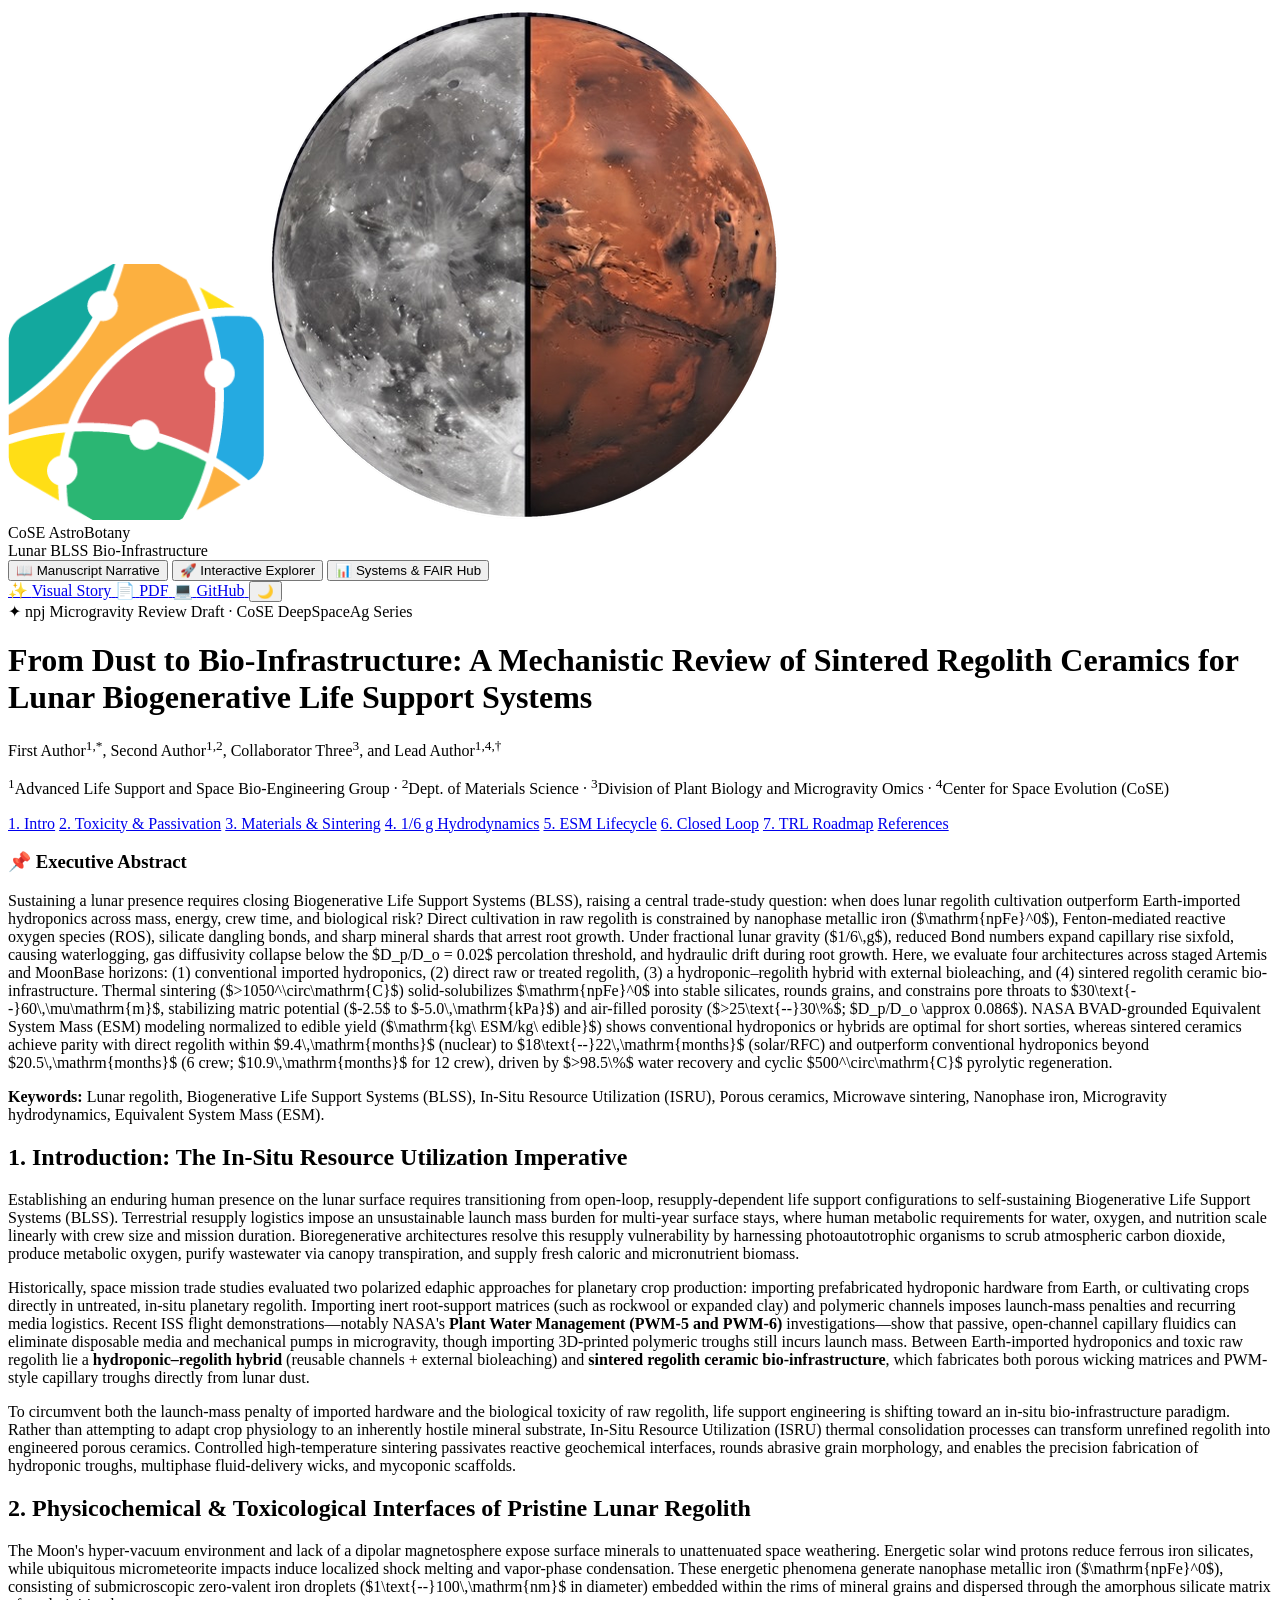
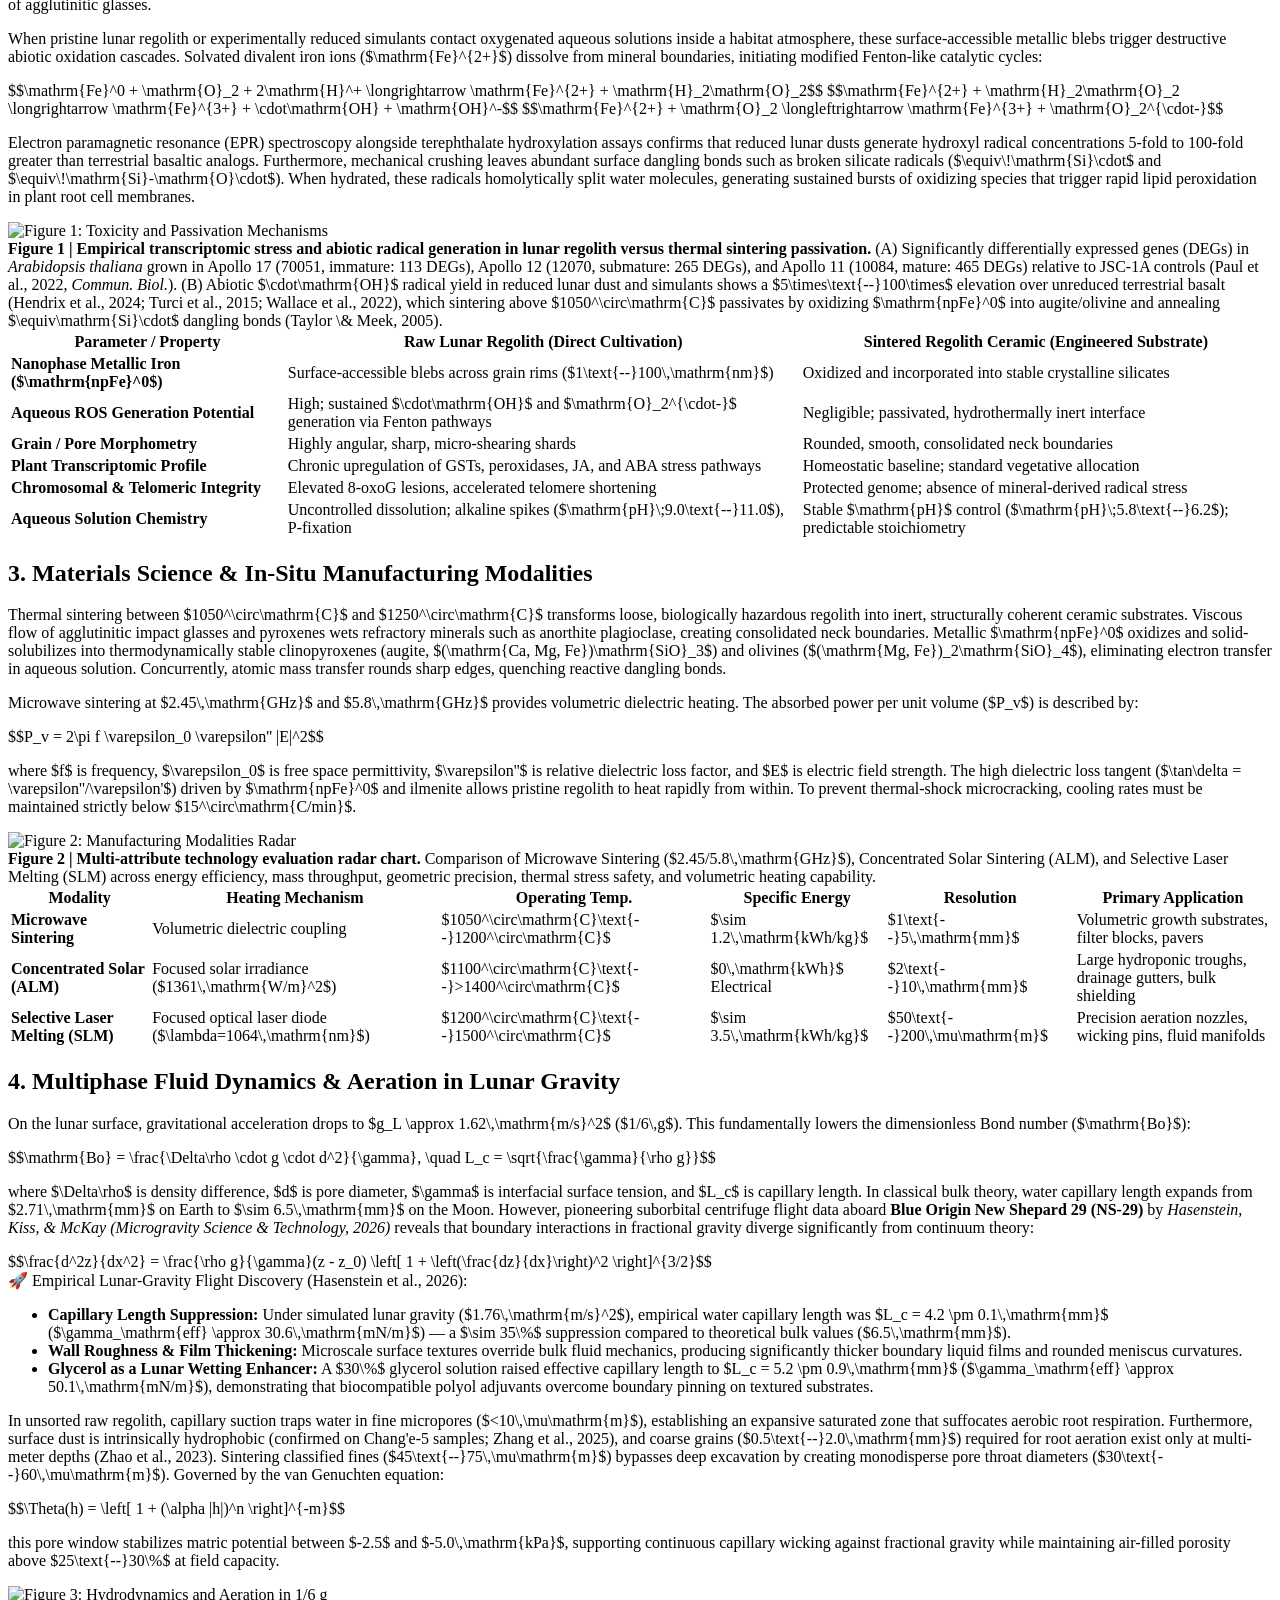
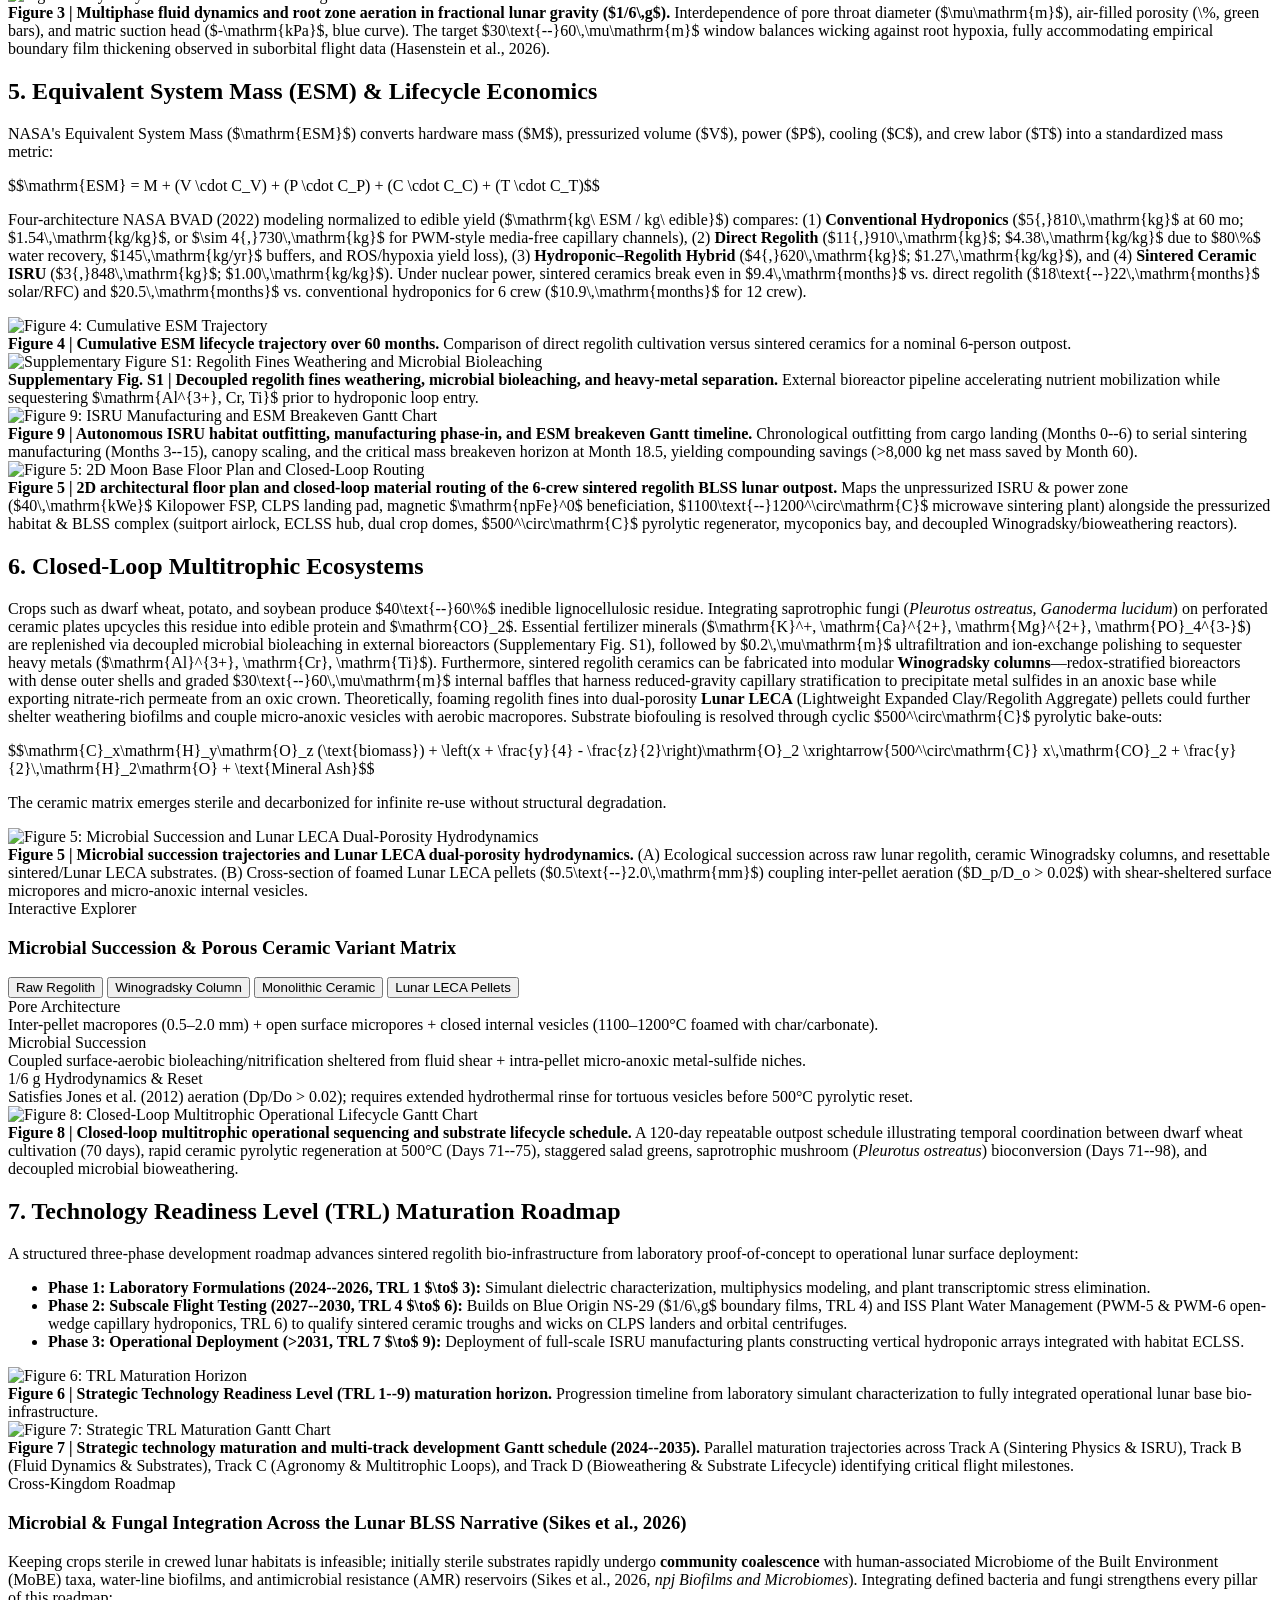
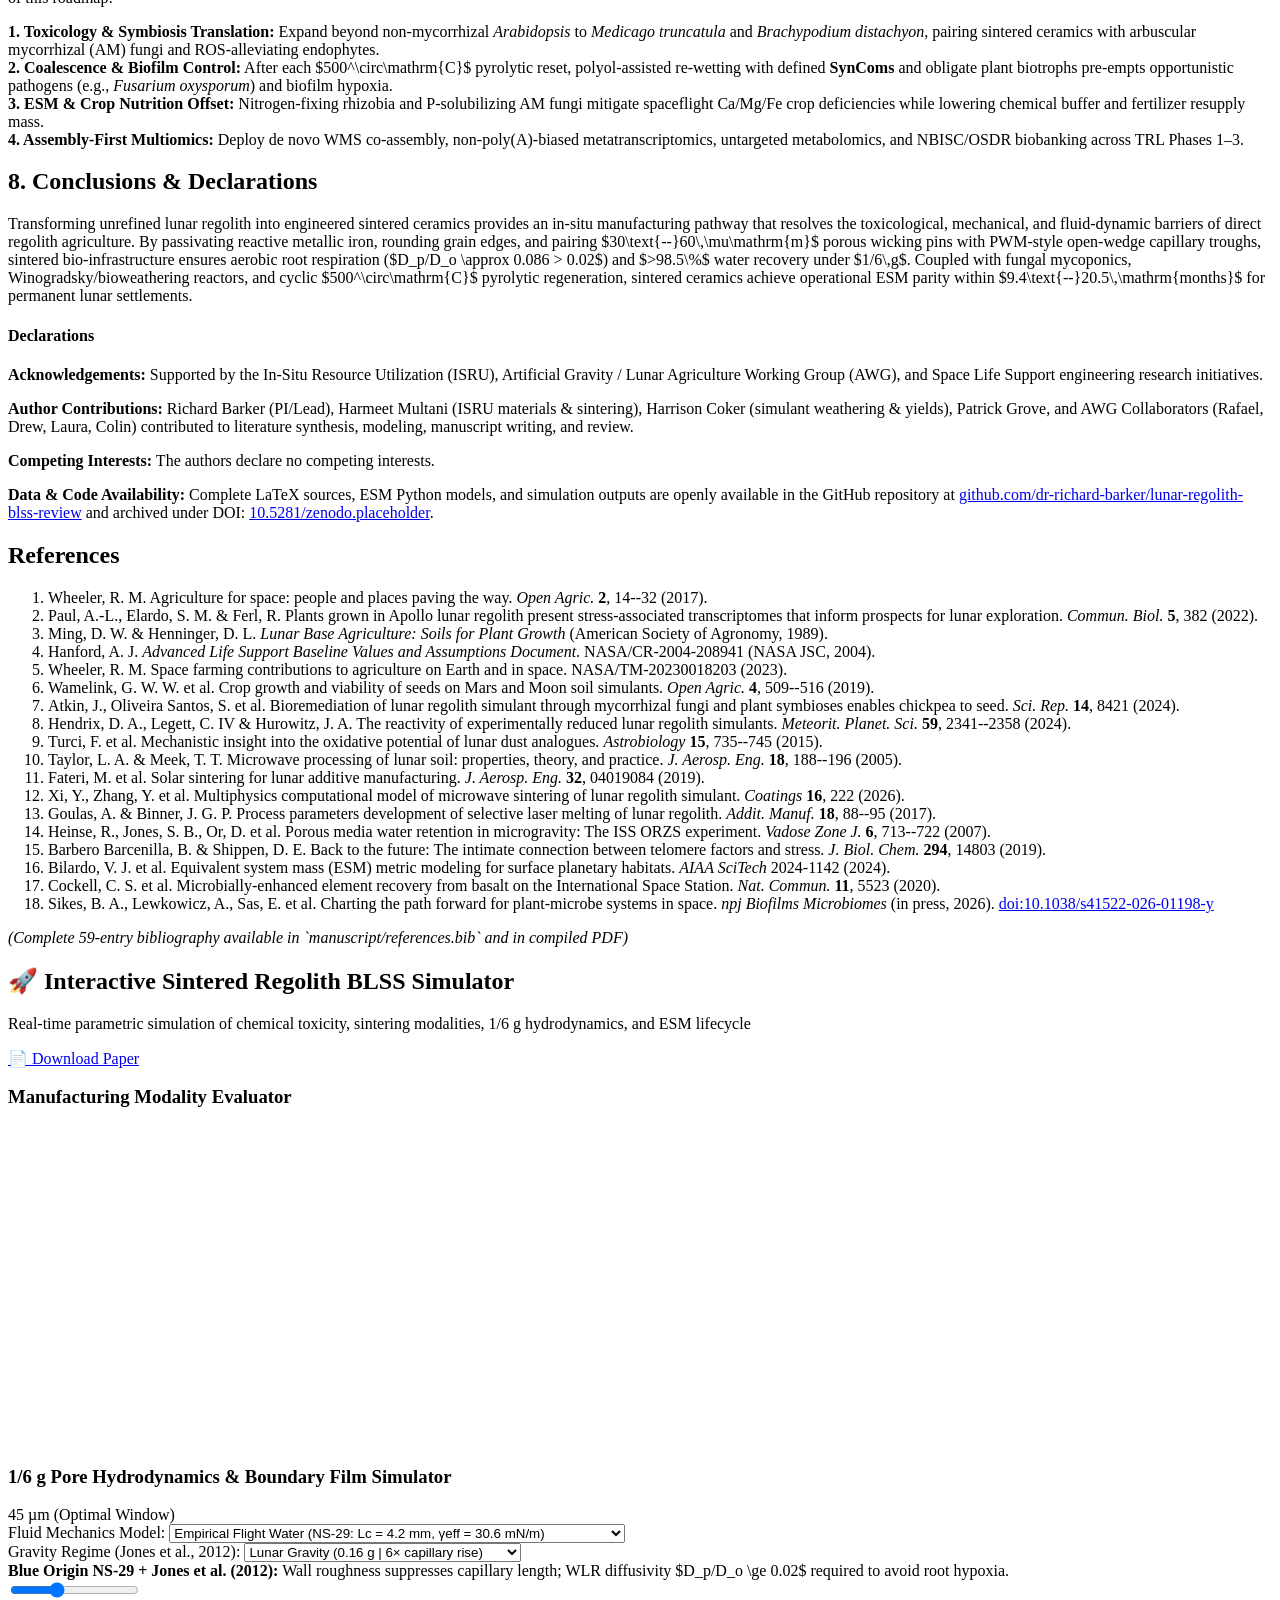
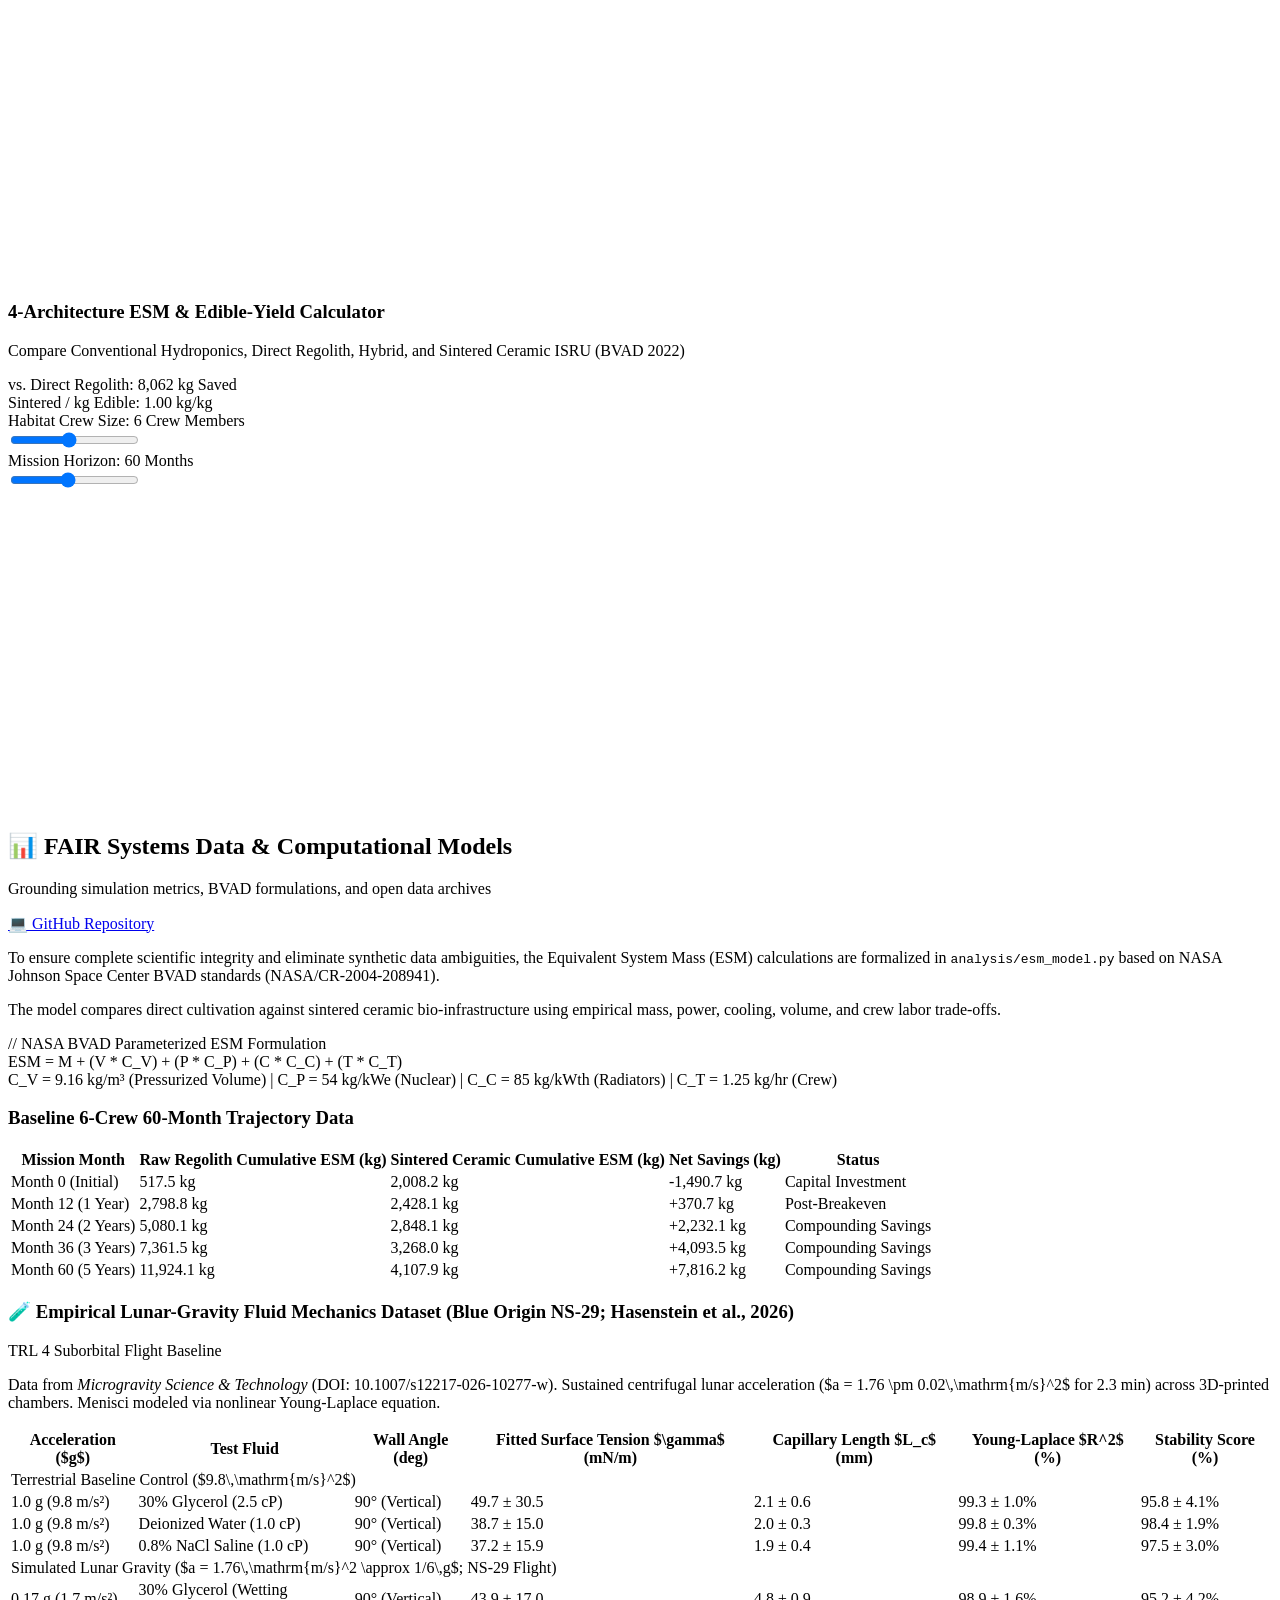
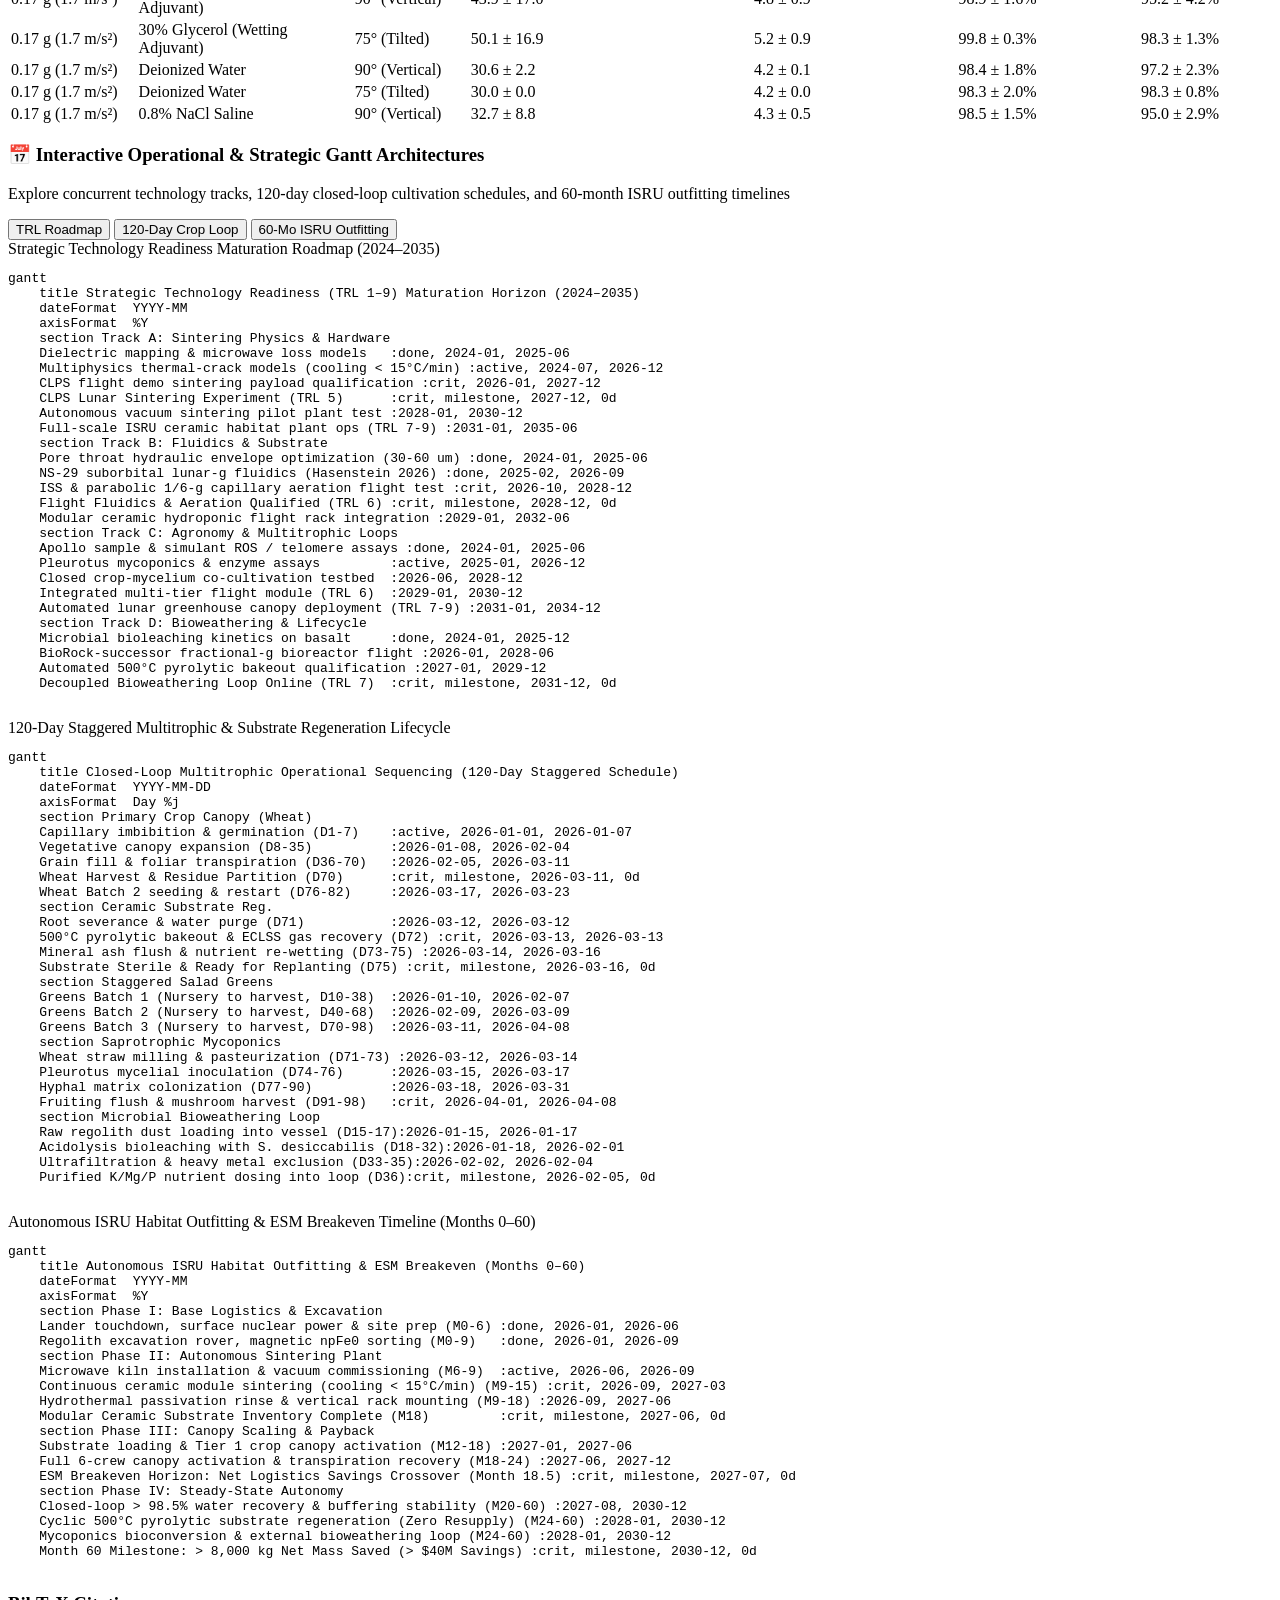
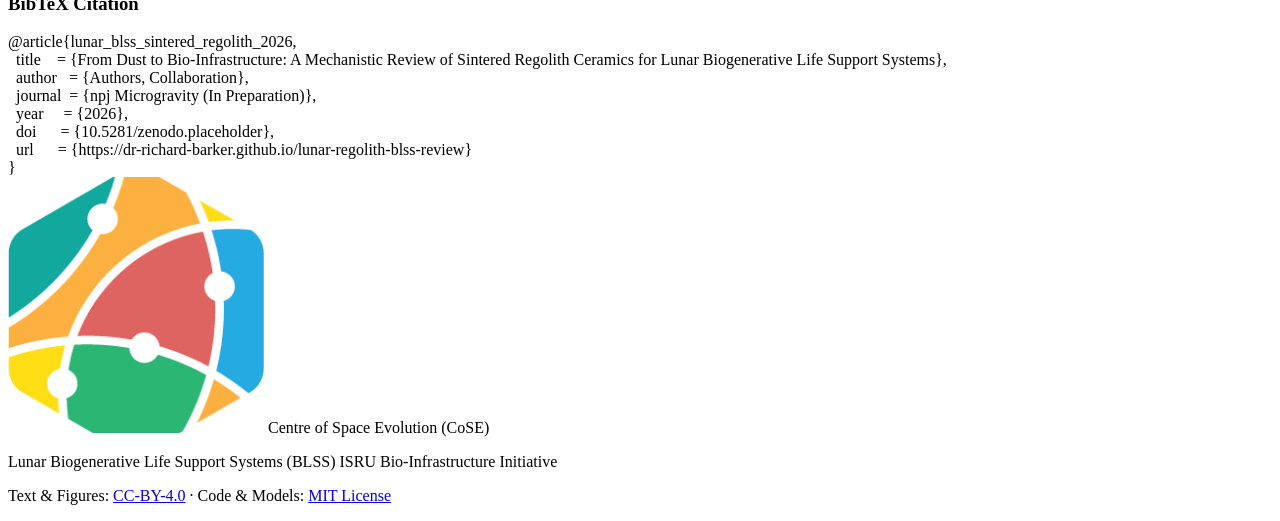
==== commit f9de04aa: "Add editorial data-storytelling animated summary page (docs/story.html)" ====
--- a/interactive/index.html
+++ b/interactive/index.html
@@ -103,6 +103,10 @@
 
             <!-- Right Actions -->
             <div class="flex items-center space-x-2.5">
+                <a href="story.html" class="flex items-center space-x-1.5 px-3 py-1.5 rounded-lg border border-rose-300 dark:border-rose-800 bg-rose-50 dark:bg-rose-950/60 text-rose-700 dark:text-rose-300 hover:bg-rose-100 dark:hover:bg-rose-900 transition text-xs font-bold">
+                    <span>✨</span>
+                    <span class="hidden sm:inline">Visual Story</span>
+                </a>
                 <a href="manuscript.pdf" target="_blank" class="flex items-center space-x-1.5 px-3 py-1.5 rounded-lg border border-sky-300 dark:border-sky-800 bg-sky-50 dark:bg-sky-950/60 text-cose-blue dark:text-sky-300 hover:bg-sky-100 dark:hover:bg-sky-900 transition text-xs font-bold">
                     <span>📄</span>
                     <span class="hidden sm:inline">PDF</span>
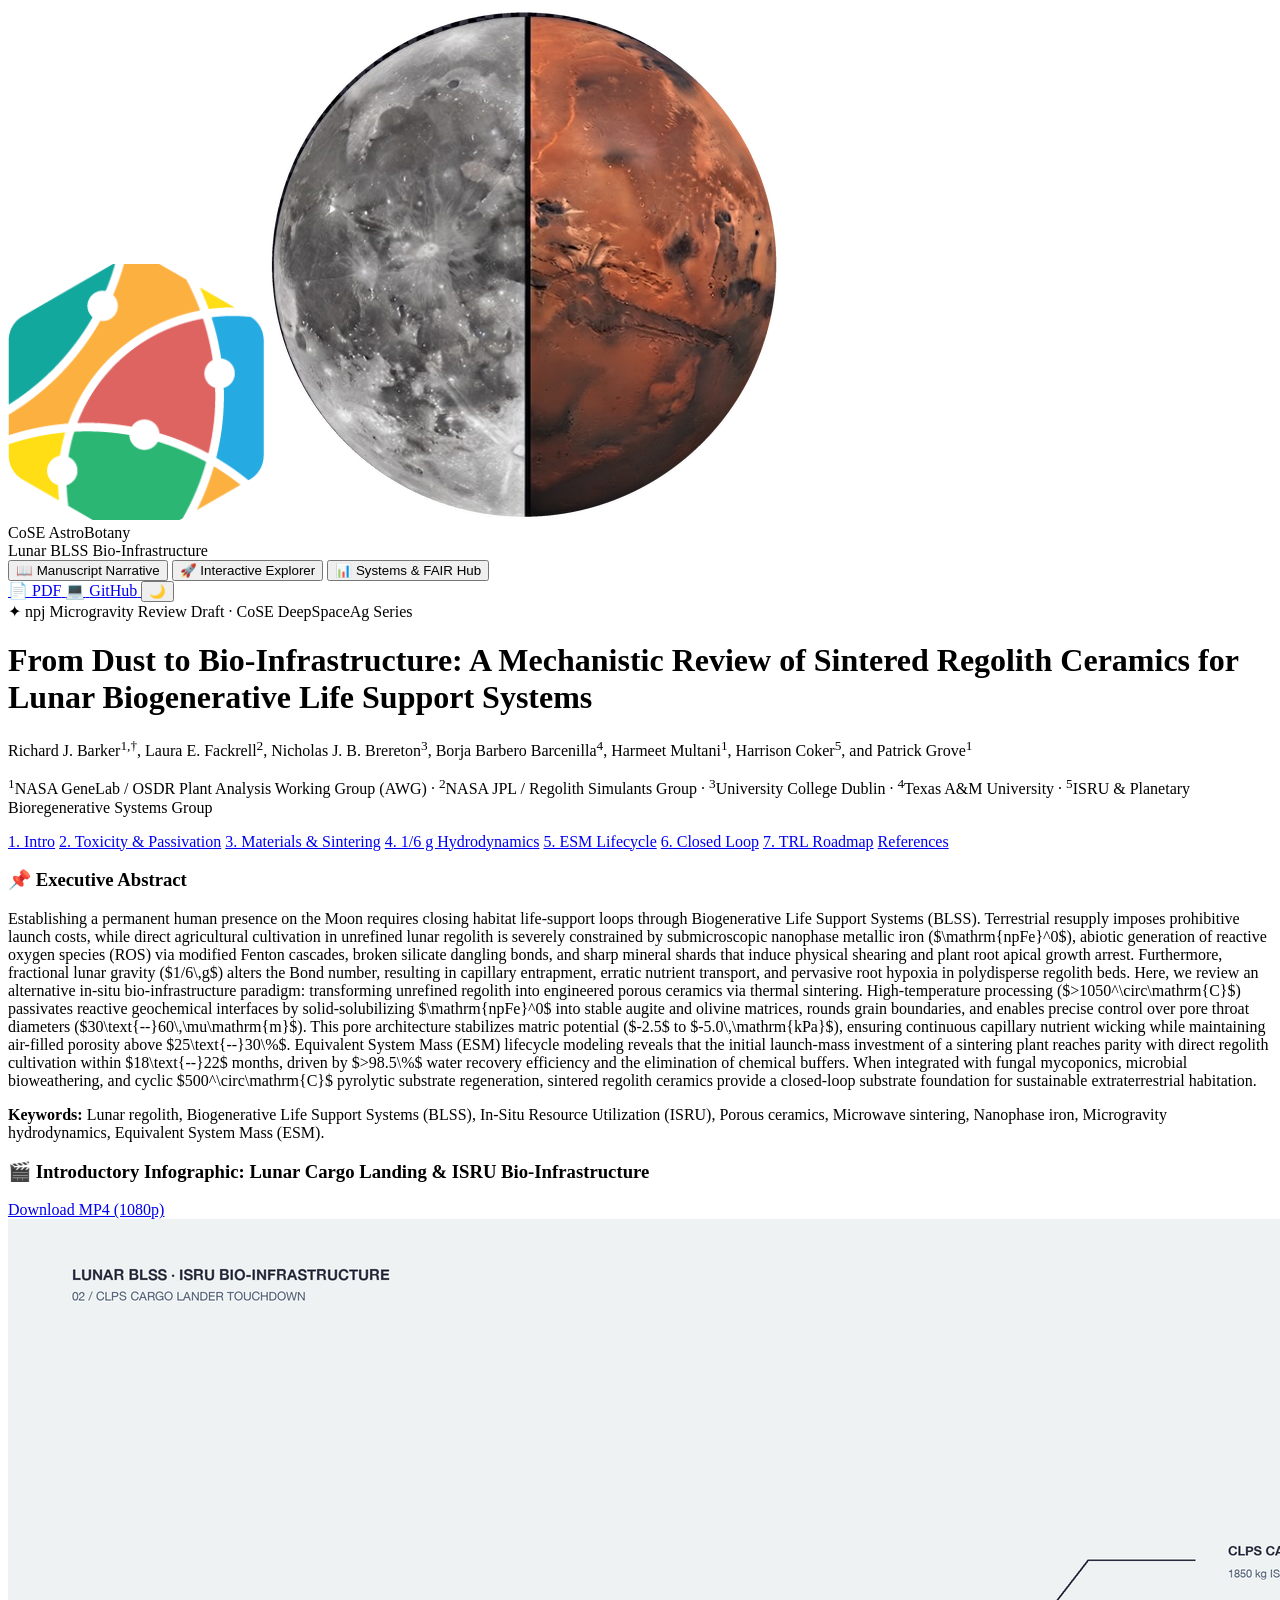
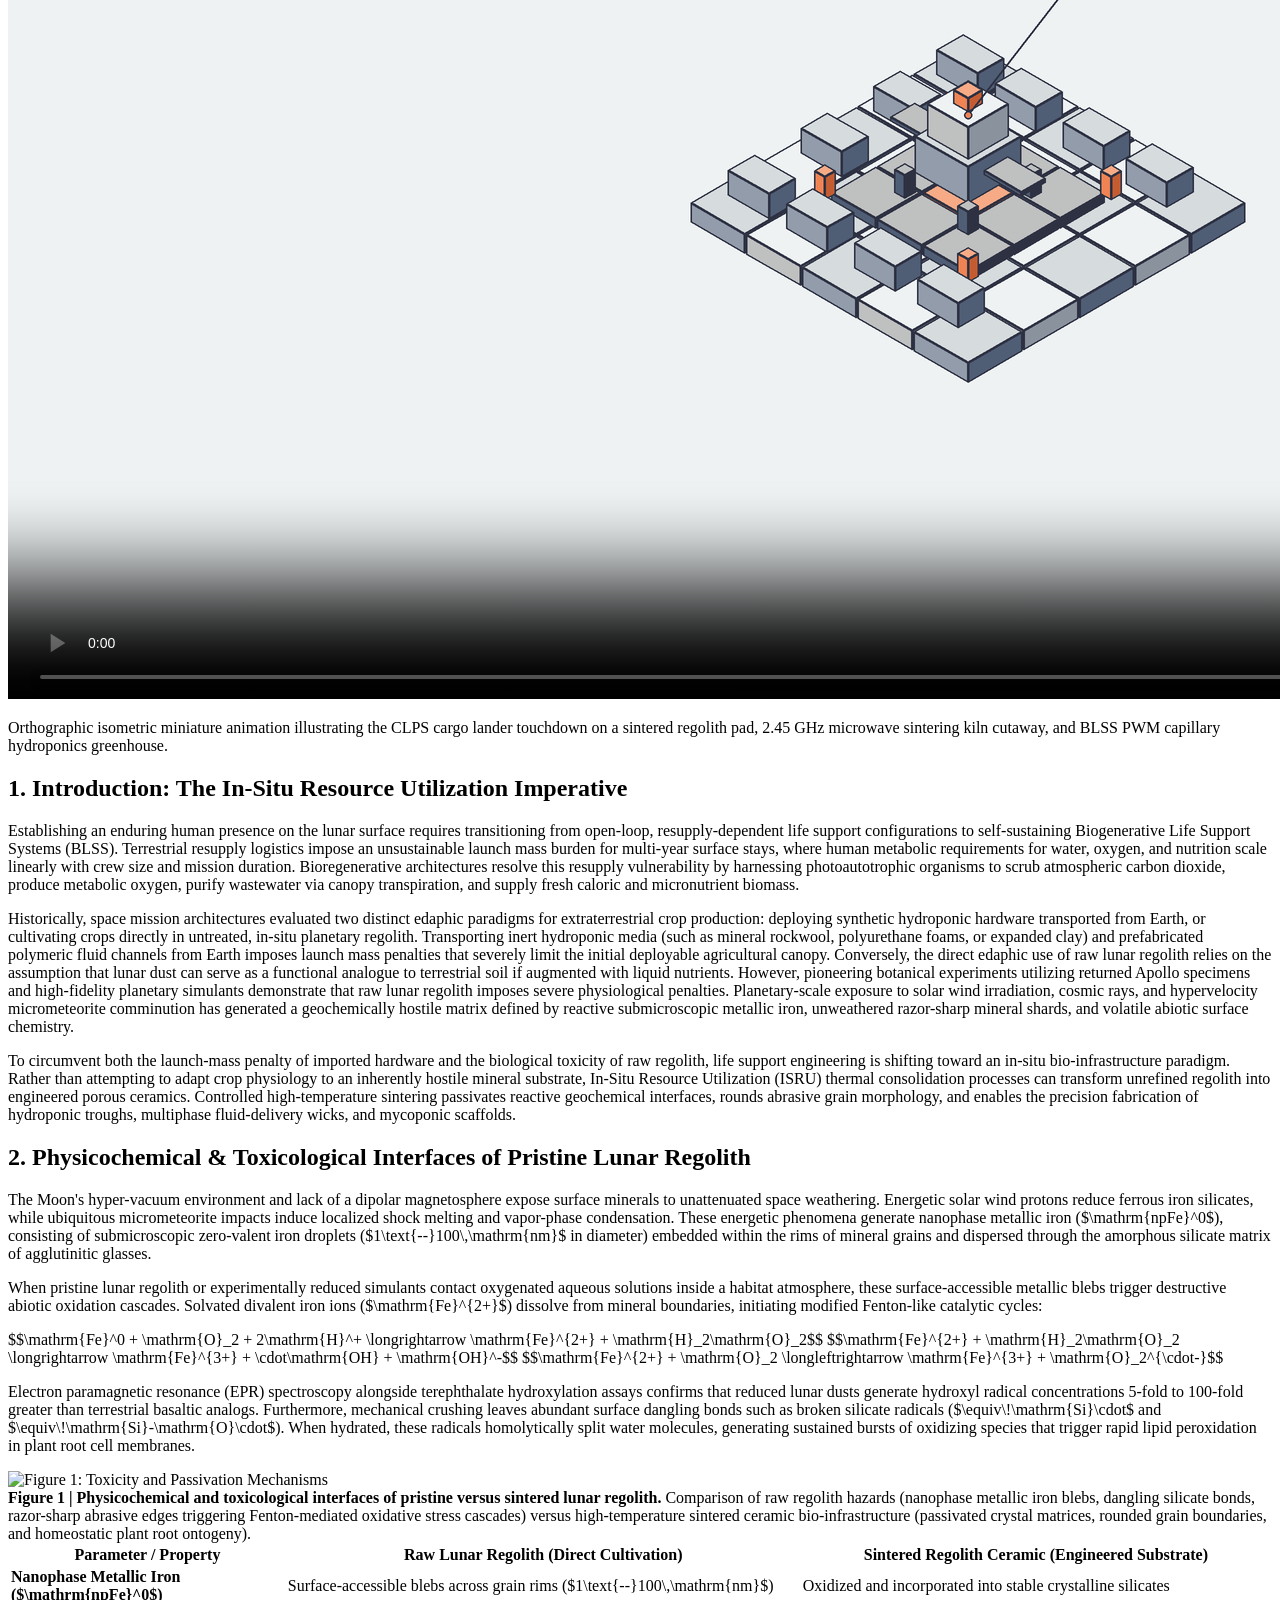
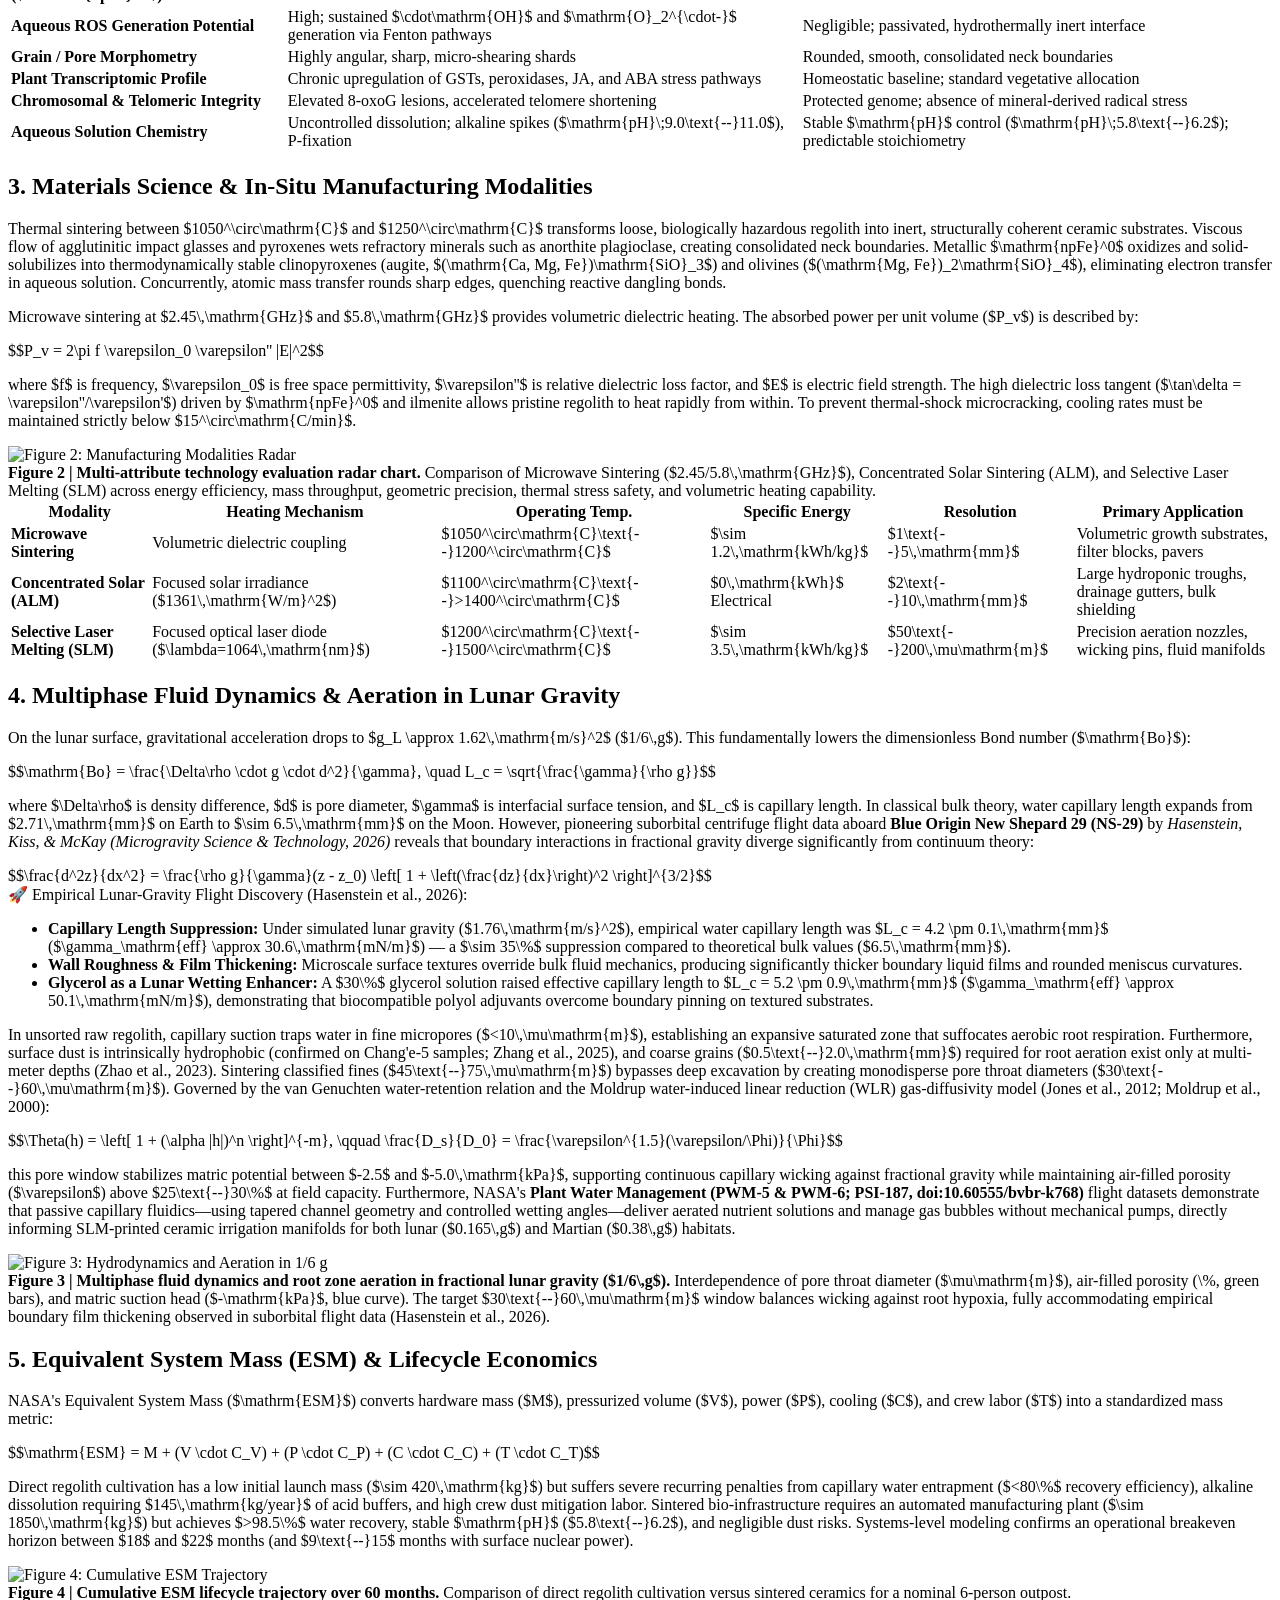
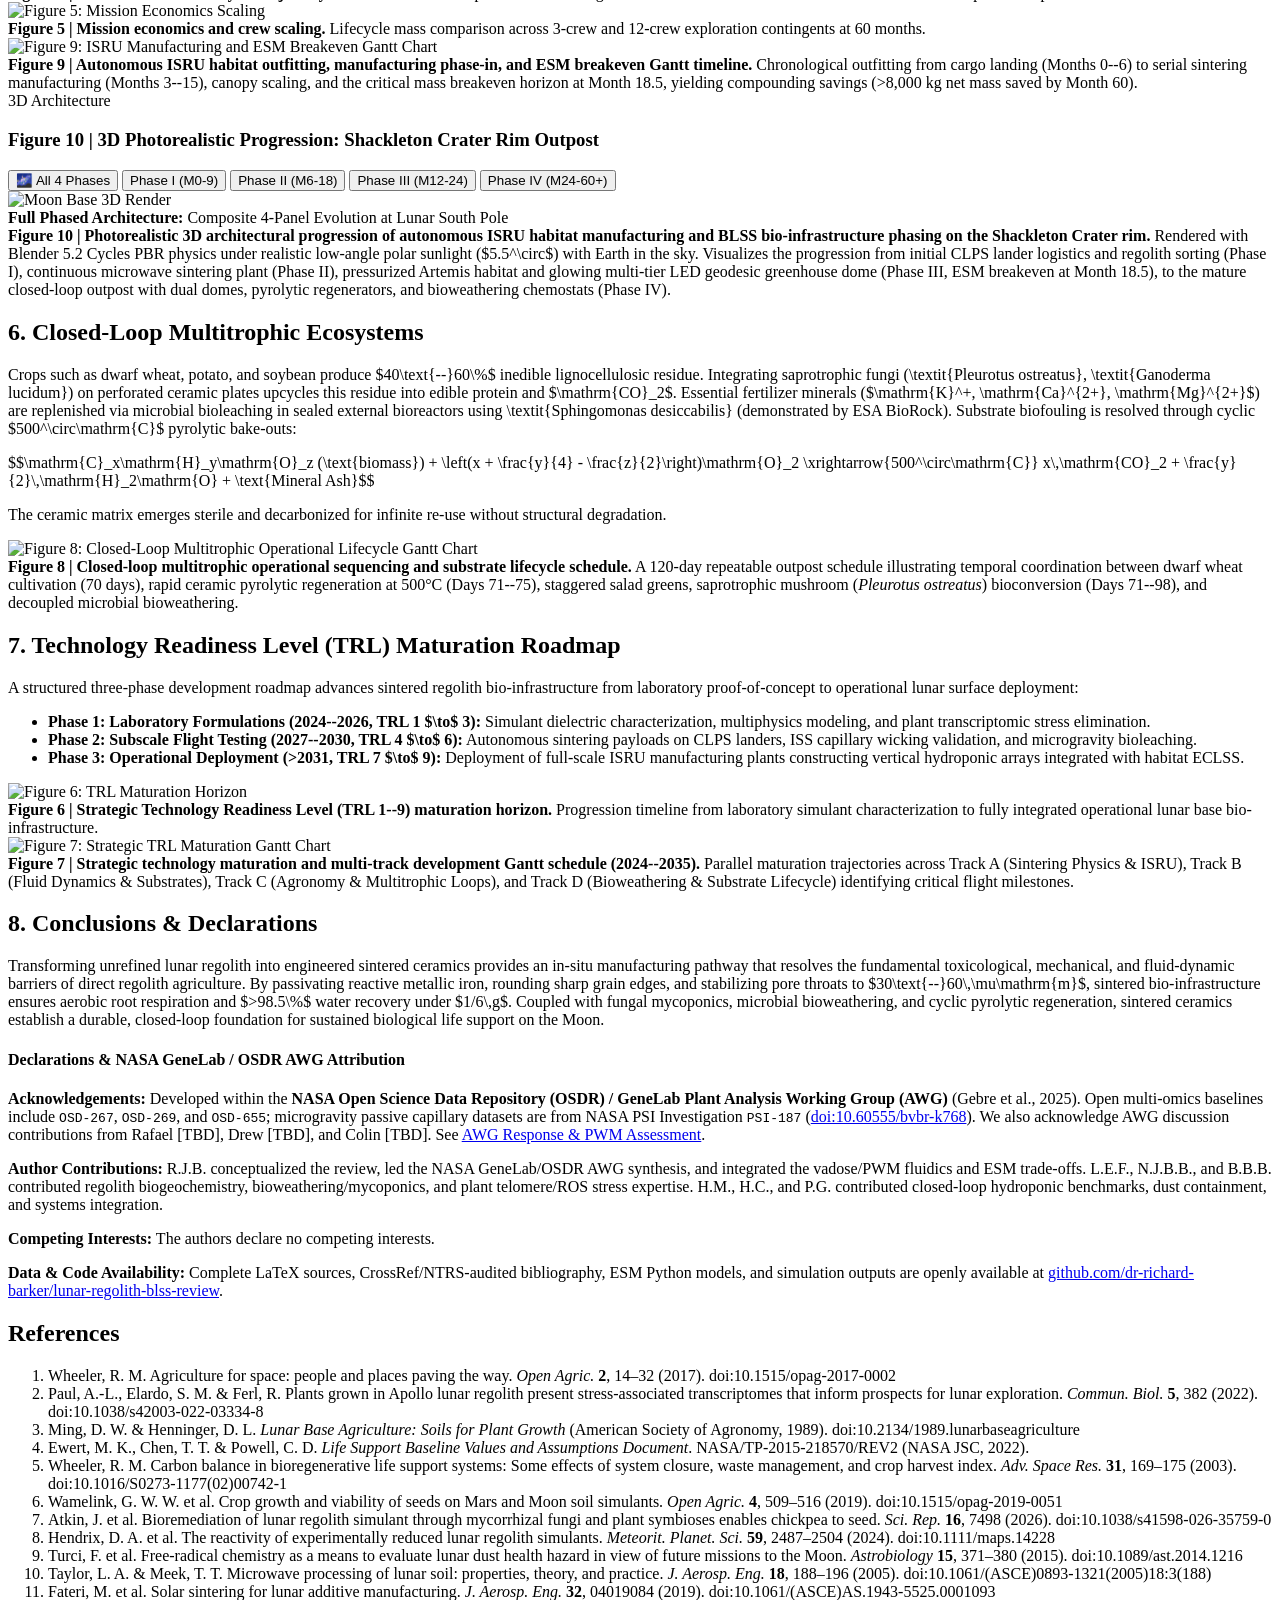
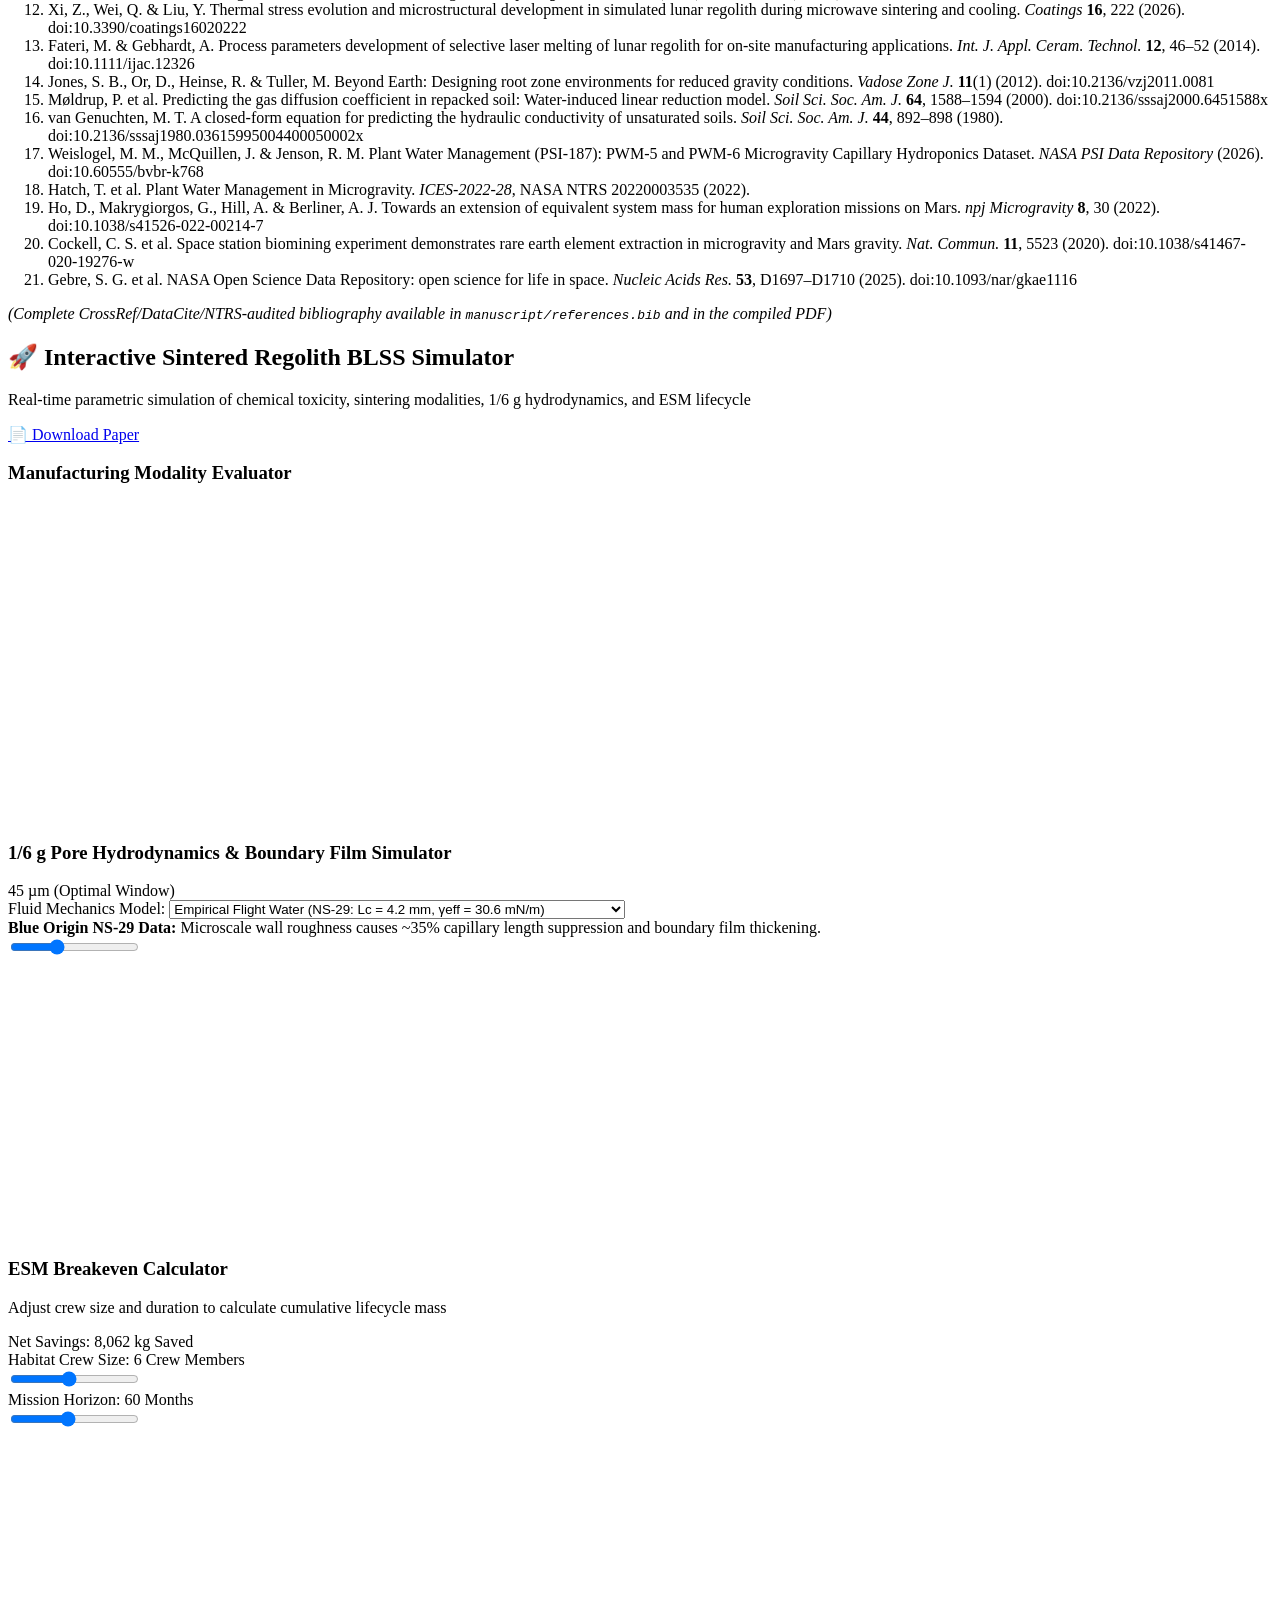
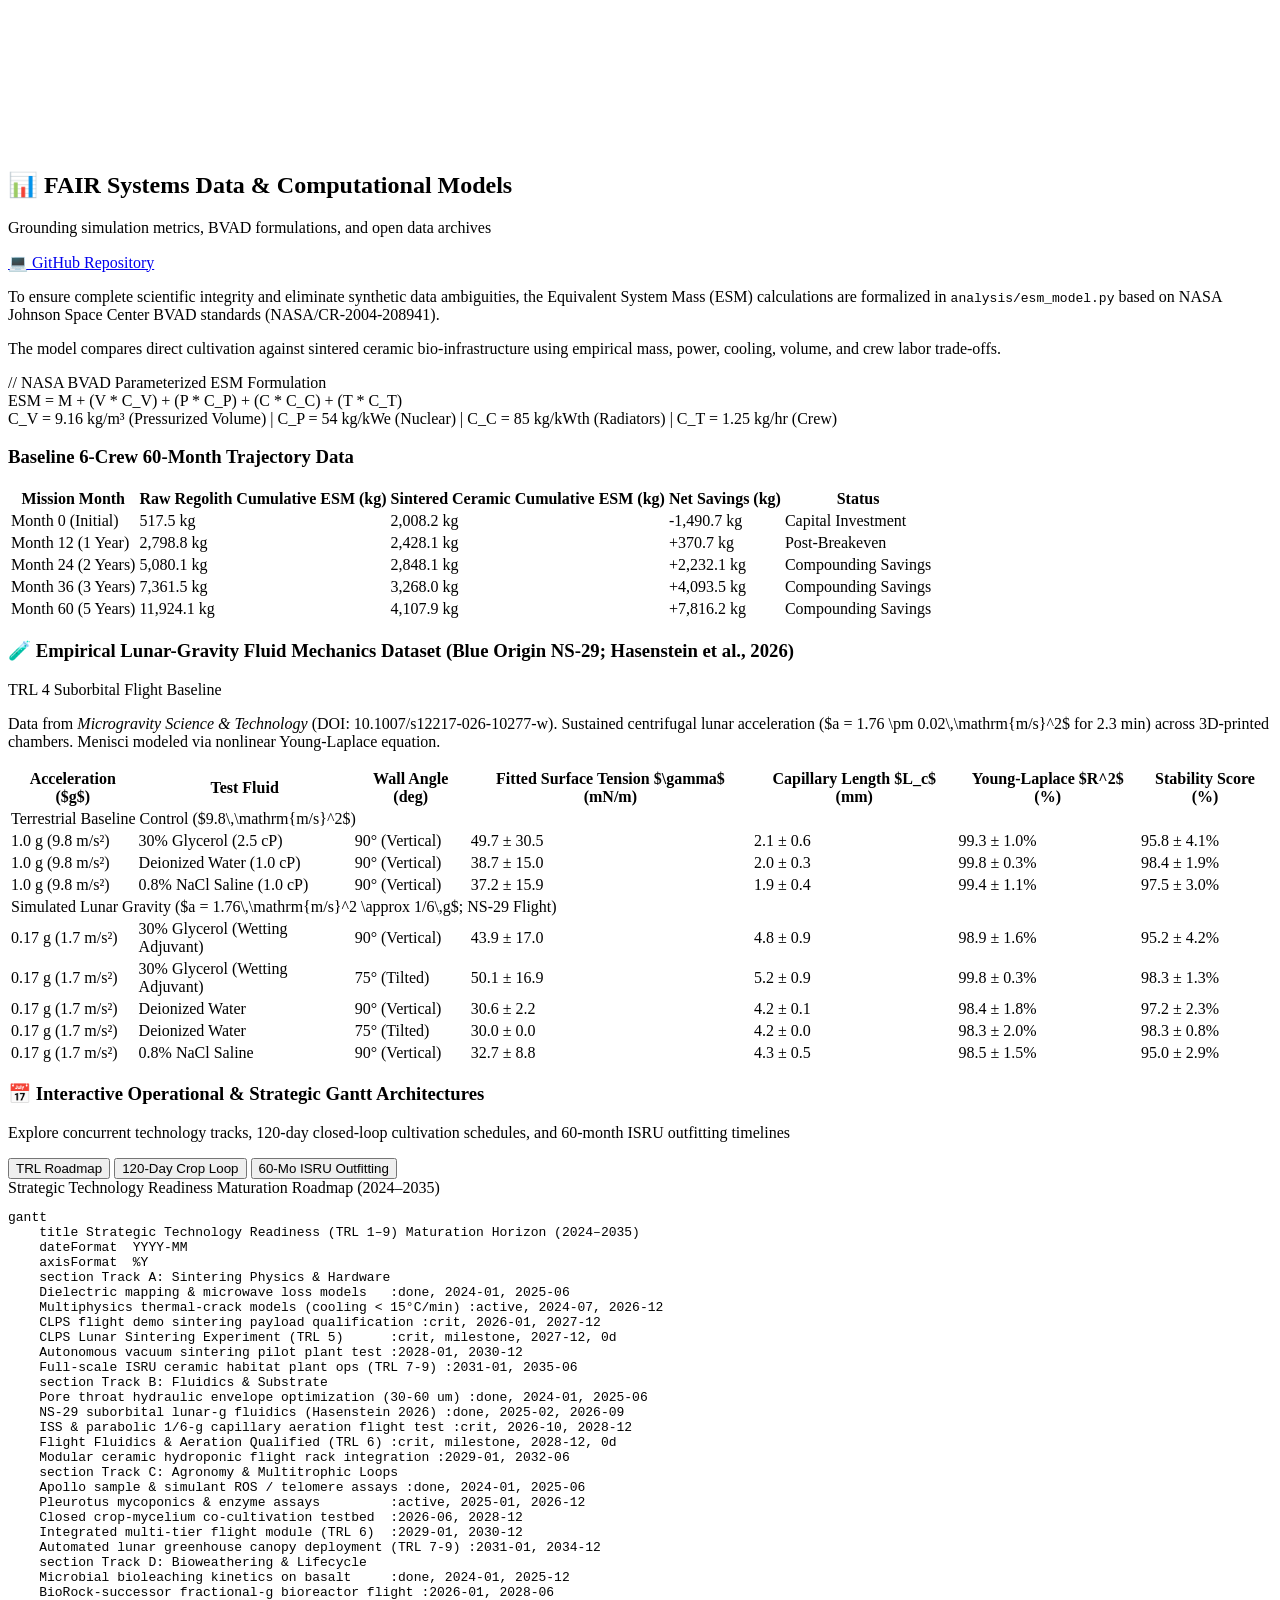
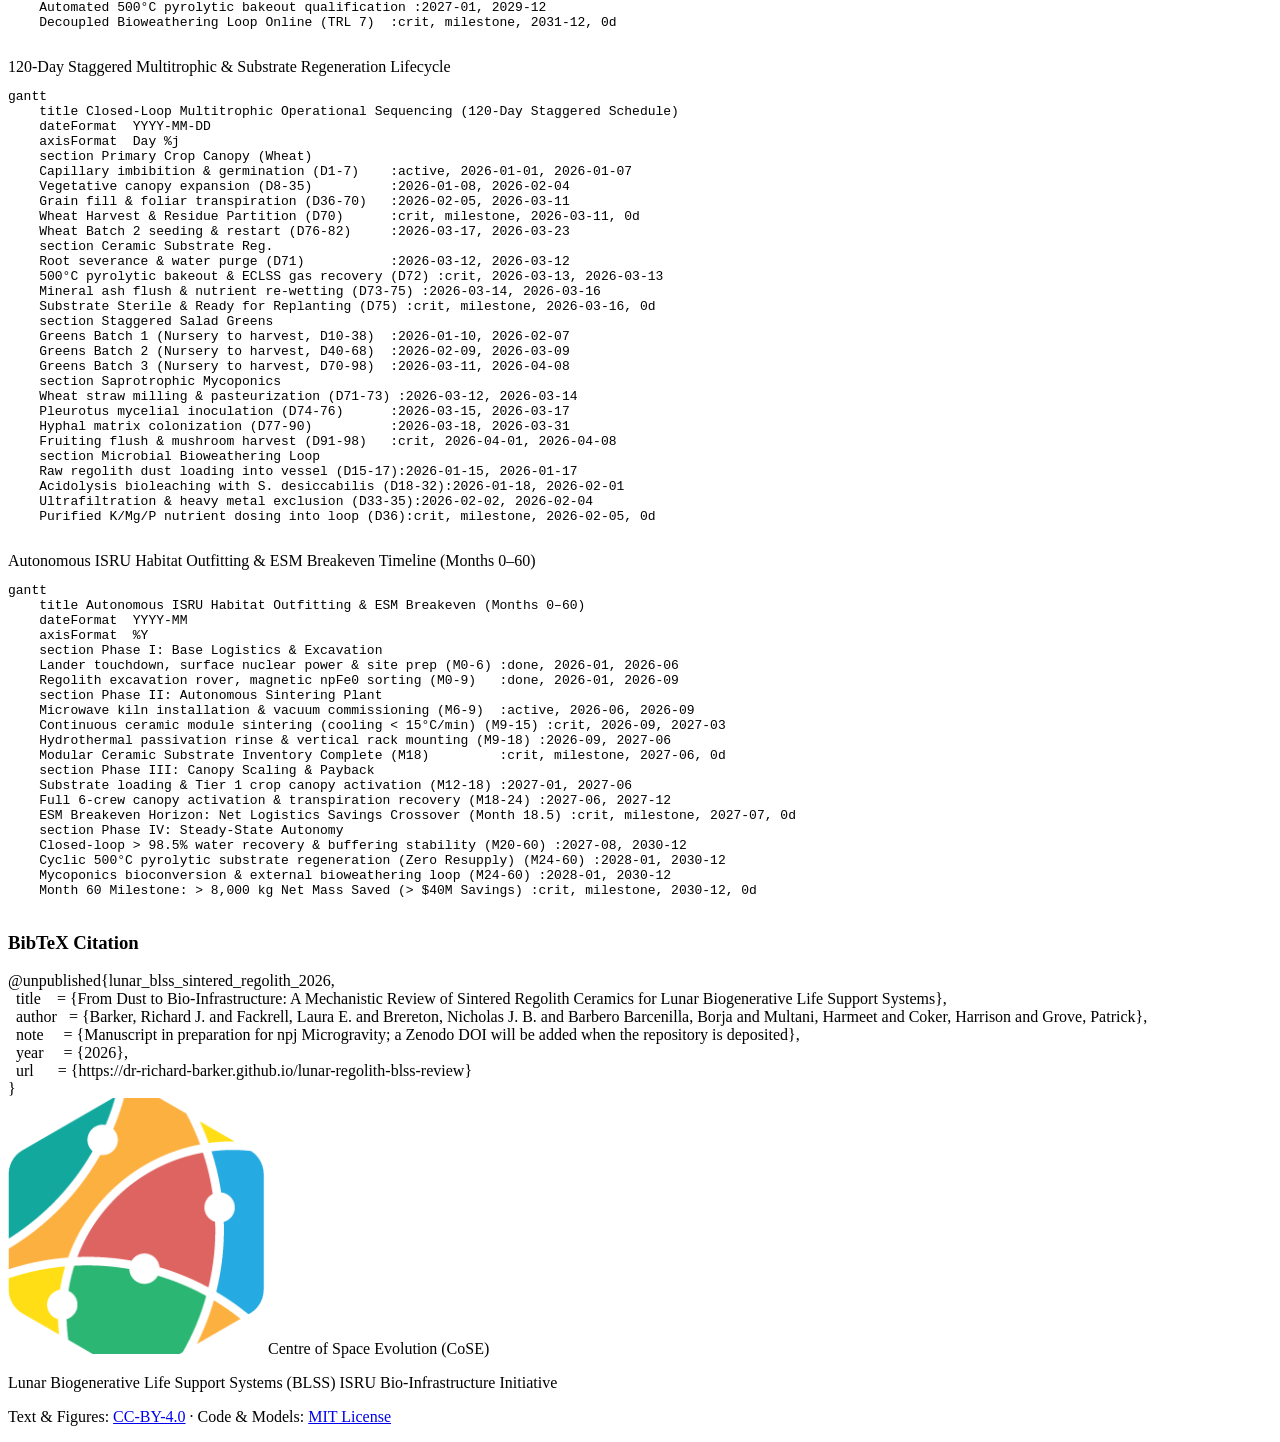
==== commit 066e537c: "Resolve all 17 citation audits, integrate NASA GeneLab/OSDR AWG & PWM (PSI-187), and add isometric l" ====
--- a/interactive/index.html
+++ b/interactive/index.html
@@ -103,10 +103,6 @@
 
             <!-- Right Actions -->
             <div class="flex items-center space-x-2.5">
-                <a href="story.html" class="flex items-center space-x-1.5 px-3 py-1.5 rounded-lg border border-rose-300 dark:border-rose-800 bg-rose-50 dark:bg-rose-950/60 text-rose-700 dark:text-rose-300 hover:bg-rose-100 dark:hover:bg-rose-900 transition text-xs font-bold">
-                    <span>✨</span>
-                    <span class="hidden sm:inline">Visual Story</span>
-                </a>
                 <a href="manuscript.pdf" target="_blank" class="flex items-center space-x-1.5 px-3 py-1.5 rounded-lg border border-sky-300 dark:border-sky-800 bg-sky-50 dark:bg-sky-950/60 text-cose-blue dark:text-sky-300 hover:bg-sky-100 dark:hover:bg-sky-900 transition text-xs font-bold">
                     <span>📄</span>
                     <span class="hidden sm:inline">PDF</span>
@@ -140,10 +136,10 @@
                     From Dust to Bio-Infrastructure: A Mechanistic Review of Sintered Regolith Ceramics for Lunar Biogenerative Life Support Systems
                 </h1>
                 <p class="text-slate-600 dark:text-slate-300 text-sm sm:text-base max-w-3xl mx-auto font-sans leading-relaxed">
-                    First Author<sup>1,*</sup>, Second Author<sup>1,2</sup>, Collaborator Three<sup>3</sup>, and Lead Author<sup>1,4,&dagger;</sup>
+                    Richard J. Barker<sup>1,&dagger;</sup>, Laura E. Fackrell<sup>2</sup>, Nicholas J. B. Brereton<sup>3</sup>, Borja Barbero Barcenilla<sup>4</sup>, Harmeet Multani<sup>1</sup>, Harrison Coker<sup>5</sup>, and Patrick Grove<sup>1</sup>
                 </p>
-                <p class="text-xs text-slate-500 dark:text-slate-400 max-w-2xl mx-auto font-sans">
-                    <sup>1</sup>Advanced Life Support and Space Bio-Engineering Group · <sup>2</sup>Dept. of Materials Science · <sup>3</sup>Division of Plant Biology and Microgravity Omics · <sup>4</sup>Center for Space Evolution (CoSE)
+                <p class="text-xs text-slate-500 dark:text-slate-400 max-w-3xl mx-auto font-sans">
+                    <sup>1</sup>NASA GeneLab / OSDR Plant Analysis Working Group (AWG) · <sup>2</sup>NASA JPL / Regolith Simulants Group · <sup>3</sup>University College Dublin · <sup>4</sup>Texas A&amp;M University · <sup>5</sup>ISRU &amp; Planetary Bioregenerative Systems Group
                 </p>
 
                 <!-- Quick Jump Bar -->
@@ -166,13 +162,33 @@
                     <span>Executive Abstract</span>
                 </h3>
                 <p class="text-slate-700 dark:text-slate-200 font-serif leading-relaxed text-sm sm:text-base text-justify">
-                    Sustaining a lunar presence requires closing Biogenerative Life Support Systems (BLSS), raising a central trade-study question: when does lunar regolith cultivation outperform Earth-imported hydroponics across mass, energy, crew time, and biological risk? Direct cultivation in raw regolith is constrained by nanophase metallic iron ($\mathrm{npFe}^0$), Fenton-mediated reactive oxygen species (ROS), silicate dangling bonds, and sharp mineral shards that arrest root growth. Under fractional lunar gravity ($1/6\,g$), reduced Bond numbers expand capillary rise sixfold, causing waterlogging, gas diffusivity collapse below the $D_p/D_o = 0.02$ percolation threshold, and hydraulic drift during root growth. Here, we evaluate four architectures across staged Artemis and MoonBase horizons: (1) conventional imported hydroponics, (2) direct raw or treated regolith, (3) a hydroponic–regolith hybrid with external bioleaching, and (4) sintered regolith ceramic bio-infrastructure. Thermal sintering ($>1050^\circ\mathrm{C}$) solid-solubilizes $\mathrm{npFe}^0$ into stable silicates, rounds grains, and constrains pore throats to $30\text{--}60\,\mu\mathrm{m}$, stabilizing matric potential ($-2.5$ to $-5.0\,\mathrm{kPa}$) and air-filled porosity ($>25\text{--}30\%$; $D_p/D_o \approx 0.086$). NASA BVAD-grounded Equivalent System Mass (ESM) modeling normalized to edible yield ($\mathrm{kg\ ESM/kg\ edible}$) shows conventional hydroponics or hybrids are optimal for short sorties, whereas sintered ceramics achieve parity with direct regolith within $9.4\,\mathrm{months}$ (nuclear) to $18\text{--}22\,\mathrm{months}$ (solar/RFC) and outperform conventional hydroponics beyond $20.5\,\mathrm{months}$ (6 crew; $10.9\,\mathrm{months}$ for 12 crew), driven by $>98.5\%$ water recovery and cyclic $500^\circ\mathrm{C}$ pyrolytic regeneration.
+                    Establishing a permanent human presence on the Moon requires closing habitat life-support loops through Biogenerative Life Support Systems (BLSS). Terrestrial resupply imposes prohibitive launch costs, while direct agricultural cultivation in unrefined lunar regolith is severely constrained by submicroscopic nanophase metallic iron ($\mathrm{npFe}^0$), abiotic generation of reactive oxygen species (ROS) via modified Fenton cascades, broken silicate dangling bonds, and sharp mineral shards that induce physical shearing and plant root apical growth arrest. Furthermore, fractional lunar gravity ($1/6\,g$) alters the Bond number, resulting in capillary entrapment, erratic nutrient transport, and pervasive root hypoxia in polydisperse regolith beds. Here, we review an alternative in-situ bio-infrastructure paradigm: transforming unrefined regolith into engineered porous ceramics via thermal sintering. High-temperature processing ($>1050^\circ\mathrm{C}$) passivates reactive geochemical interfaces by solid-solubilizing $\mathrm{npFe}^0$ into stable augite and olivine matrices, rounds grain boundaries, and enables precise control over pore throat diameters ($30\text{--}60\,\mu\mathrm{m}$). This pore architecture stabilizes matric potential ($-2.5$ to $-5.0\,\mathrm{kPa}$), ensuring continuous capillary nutrient wicking while maintaining air-filled porosity above $25\text{--}30\%$. Equivalent System Mass (ESM) lifecycle modeling reveals that the initial launch-mass investment of a sintering plant reaches parity with direct regolith cultivation within $18\text{--}22$ months, driven by $>98.5\%$ water recovery efficiency and the elimination of chemical buffers. When integrated with fungal mycoponics, microbial bioweathering, and cyclic $500^\circ\mathrm{C}$ pyrolytic substrate regeneration, sintered regolith ceramics provide a closed-loop substrate foundation for sustainable extraterrestrial habitation.
                 </p>
                 <div class="pt-2 text-xs text-slate-500 dark:text-slate-400 font-sans">
                     <strong>Keywords:</strong> Lunar regolith, Biogenerative Life Support Systems (BLSS), In-Situ Resource Utilization (ISRU), Porous ceramics, Microwave sintering, Nanophase iron, Microgravity hydrodynamics, Equivalent System Mass (ESM).
                 </div>
             </div>
 
+            <!-- Introductory Isometric Video Card -->
+            <div class="bg-white dark:bg-slate-900 border border-slate-200 dark:border-slate-800 rounded-2xl p-6 sm:p-8 shadow-xs space-y-4">
+                <div class="flex flex-wrap items-center justify-between gap-2">
+                    <h3 class="text-xs font-black uppercase tracking-wider text-cose-blue dark:text-sky-400 flex items-center space-x-2">
+                        <span>🎬</span>
+                        <span>Introductory Infographic: Lunar Cargo Landing &amp; ISRU Bio-Infrastructure</span>
+                    </h3>
+                    <a href="assets/lunar_blss_intro.mp4" download class="text-xs font-semibold text-cose-blue hover:underline">Download MP4 (1080p)</a>
+                </div>
+                <div class="rounded-xl overflow-hidden border border-slate-200 dark:border-slate-700 bg-[#eef2f3]">
+                    <video controls playsinline preload="metadata" poster="assets/lunar_blss_intro_poster.png" class="w-full h-auto block">
+                        <source src="assets/lunar_blss_intro.mp4" type="video/mp4">
+                        Your browser does not support the HTML5 video tag.
+                    </video>
+                </div>
+                <p class="text-xs text-slate-500 dark:text-slate-400 font-sans">
+                    Orthographic isometric miniature animation illustrating the CLPS cargo lander touchdown on a sintered regolith pad, 2.45 GHz microwave sintering kiln cutaway, and BLSS PWM capillary hydroponics greenhouse.
+                </p>
+            </div>
+
             <!-- Narrative Content -->
             <article class="manuscript-body space-y-12">
 
@@ -183,7 +199,7 @@
                         Establishing an enduring human presence on the lunar surface requires transitioning from open-loop, resupply-dependent life support configurations to self-sustaining Biogenerative Life Support Systems (BLSS). Terrestrial resupply logistics impose an unsustainable launch mass burden for multi-year surface stays, where human metabolic requirements for water, oxygen, and nutrition scale linearly with crew size and mission duration. Bioregenerative architectures resolve this resupply vulnerability by harnessing photoautotrophic organisms to scrub atmospheric carbon dioxide, produce metabolic oxygen, purify wastewater via canopy transpiration, and supply fresh caloric and micronutrient biomass.
                     </p>
                     <p>
-                        Historically, space mission trade studies evaluated two polarized edaphic approaches for planetary crop production: importing prefabricated hydroponic hardware from Earth, or cultivating crops directly in untreated, in-situ planetary regolith. Importing inert root-support matrices (such as rockwool or expanded clay) and polymeric channels imposes launch-mass penalties and recurring media logistics. Recent ISS flight demonstrations—notably NASA's <strong>Plant Water Management (PWM-5 and PWM-6)</strong> investigations—show that passive, open-channel capillary fluidics can eliminate disposable media and mechanical pumps in microgravity, though importing 3D-printed polymeric troughs still incurs launch mass. Between Earth-imported hydroponics and toxic raw regolith lie a <strong>hydroponic–regolith hybrid</strong> (reusable channels + external bioleaching) and <strong>sintered regolith ceramic bio-infrastructure</strong>, which fabricates both porous wicking matrices and PWM-style capillary troughs directly from lunar dust.
+                        Historically, space mission architectures evaluated two distinct edaphic paradigms for extraterrestrial crop production: deploying synthetic hydroponic hardware transported from Earth, or cultivating crops directly in untreated, in-situ planetary regolith. Transporting inert hydroponic media (such as mineral rockwool, polyurethane foams, or expanded clay) and prefabricated polymeric fluid channels from Earth imposes launch mass penalties that severely limit the initial deployable agricultural canopy. Conversely, the direct edaphic use of raw lunar regolith relies on the assumption that lunar dust can serve as a functional analogue to terrestrial soil if augmented with liquid nutrients. However, pioneering botanical experiments utilizing returned Apollo specimens and high-fidelity planetary simulants demonstrate that raw lunar regolith imposes severe physiological penalties. Planetary-scale exposure to solar wind irradiation, cosmic rays, and hypervelocity micrometeorite comminution has generated a geochemically hostile matrix defined by reactive submicroscopic metallic iron, unweathered razor-sharp mineral shards, and volatile abiotic surface chemistry.
                     </p>
                     <p>
                         To circumvent both the launch-mass penalty of imported hardware and the biological toxicity of raw regolith, life support engineering is shifting toward an in-situ bio-infrastructure paradigm. Rather than attempting to adapt crop physiology to an inherently hostile mineral substrate, In-Situ Resource Utilization (ISRU) thermal consolidation processes can transform unrefined regolith into engineered porous ceramics. Controlled high-temperature sintering passivates reactive geochemical interfaces, rounds abrasive grain morphology, and enables the precision fabrication of hydroponic troughs, multiphase fluid-delivery wicks, and mycoponic scaffolds.
@@ -214,8 +230,8 @@
                     <div class="manuscript-figure">
                         <img src="figures/fig1_toxicity_passivation.png" alt="Figure 1: Toxicity and Passivation Mechanisms">
                         <div class="manuscript-caption">
-                            <strong>Figure 1 | Empirical transcriptomic stress and abiotic radical generation in lunar regolith versus thermal sintering passivation.</strong>
-                            (A) Significantly differentially expressed genes (DEGs) in <em>Arabidopsis thaliana</em> grown in Apollo 17 (70051, immature: 113 DEGs), Apollo 12 (12070, submature: 265 DEGs), and Apollo 11 (10084, mature: 465 DEGs) relative to JSC-1A controls (Paul et al., 2022, <em>Commun. Biol.</em>). (B) Abiotic $\cdot\mathrm{OH}$ radical yield in reduced lunar dust and simulants shows a $5\times\text{--}100\times$ elevation over unreduced terrestrial basalt (Hendrix et al., 2024; Turci et al., 2015; Wallace et al., 2022), which sintering above $1050^\circ\mathrm{C}$ passivates by oxidizing $\mathrm{npFe}^0$ into augite/olivine and annealing $\equiv\mathrm{Si}\cdot$ dangling bonds (Taylor \&amp; Meek, 2005).
+                            <strong>Figure 1 | Physicochemical and toxicological interfaces of pristine versus sintered lunar regolith.</strong> 
+                            Comparison of raw regolith hazards (nanophase metallic iron blebs, dangling silicate bonds, razor-sharp abrasive edges triggering Fenton-mediated oxidative stress cascades) versus high-temperature sintered ceramic bio-infrastructure (passivated crystal matrices, rounded grain boundaries, and homeostatic plant root ontogeny).
                         </div>
                     </div>
 
@@ -368,15 +384,15 @@
                     </div>
 
                     <p class="pt-2">
-                        In unsorted raw regolith, capillary suction traps water in fine micropores ($&lt;10\,\mu\mathrm{m}$), establishing an expansive saturated zone that suffocates aerobic root respiration. Furthermore, surface dust is intrinsically hydrophobic (confirmed on Chang'e-5 samples; Zhang et al., 2025), and coarse grains ($0.5\text{--}2.0\,\mathrm{mm}$) required for root aeration exist only at multi-meter depths (Zhao et al., 2023). Sintering classified fines ($45\text{--}75\,\mu\mathrm{m}$) bypasses deep excavation by creating monodisperse pore throat diameters ($30\text{--}60\,\mu\mathrm{m}$). Governed by the van Genuchten equation:
+                        In unsorted raw regolith, capillary suction traps water in fine micropores ($&lt;10\,\mu\mathrm{m}$), establishing an expansive saturated zone that suffocates aerobic root respiration. Furthermore, surface dust is intrinsically hydrophobic (confirmed on Chang'e-5 samples; Zhang et al., 2025), and coarse grains ($0.5\text{--}2.0\,\mathrm{mm}$) required for root aeration exist only at multi-meter depths (Zhao et al., 2023). Sintering classified fines ($45\text{--}75\,\mu\mathrm{m}$) bypasses deep excavation by creating monodisperse pore throat diameters ($30\text{--}60\,\mu\mathrm{m}$). Governed by the van Genuchten water-retention relation and the Moldrup water-induced linear reduction (WLR) gas-diffusivity model (Jones et al., 2012; Moldrup et al., 2000):
                     </p>
 
                     <div class="equation-box">
-                        $$\Theta(h) = \left[ 1 + (\alpha |h|)^n \right]^{-m}$$
-                    </div>
-
-                    <p>
-                        this pore window stabilizes matric potential between $-2.5$ and $-5.0\,\mathrm{kPa}$, supporting continuous capillary wicking against fractional gravity while maintaining air-filled porosity above $25\text{--}30\%$ at field capacity.
+                        $$\Theta(h) = \left[ 1 + (\alpha |h|)^n \right]^{-m}, \qquad \frac{D_s}{D_0} = \frac{\varepsilon^{1.5}(\varepsilon/\Phi)}{\Phi}$$
+                    </div>
+
+                    <p>
+                        this pore window stabilizes matric potential between $-2.5$ and $-5.0\,\mathrm{kPa}$, supporting continuous capillary wicking against fractional gravity while maintaining air-filled porosity ($\varepsilon$) above $25\text{--}30\%$ at field capacity. Furthermore, NASA's <strong>Plant Water Management (PWM-5 &amp; PWM-6; PSI-187, doi:10.60555/bvbr-k768)</strong> flight datasets demonstrate that passive capillary fluidics—using tapered channel geometry and controlled wetting angles—deliver aerated nutrient solutions and manage gas bubbles without mechanical pumps, directly informing SLM-printed ceramic irrigation manifolds for both lunar ($0.165\,g$) and Martian ($0.38\,g$) habitats.
                     </p>
 
                     <!-- Figure 3 -->
@@ -401,7 +417,7 @@
                     </div>
 
                     <p>
-                        Four-architecture NASA BVAD (2022) modeling normalized to edible yield ($\mathrm{kg\ ESM / kg\ edible}$) compares: (1) <strong>Conventional Hydroponics</strong> ($5{,}810\,\mathrm{kg}$ at 60 mo; $1.54\,\mathrm{kg/kg}$, or $\sim 4{,}730\,\mathrm{kg}$ for PWM-style media-free capillary channels), (2) <strong>Direct Regolith</strong> ($11{,}910\,\mathrm{kg}$; $4.38\,\mathrm{kg/kg}$ due to $80\%$ water recovery, $145\,\mathrm{kg/yr}$ buffers, and ROS/hypoxia yield loss), (3) <strong>Hydroponic–Regolith Hybrid</strong> ($4{,}620\,\mathrm{kg}$; $1.27\,\mathrm{kg/kg}$), and (4) <strong>Sintered Ceramic ISRU</strong> ($3{,}848\,\mathrm{kg}$; $1.00\,\mathrm{kg/kg}$). Under nuclear power, sintered ceramics break even in $9.4\,\mathrm{months}$ vs. direct regolith ($18\text{--}22\,\mathrm{months}$ solar/RFC) and $20.5\,\mathrm{months}$ vs. conventional hydroponics for 6 crew ($10.9\,\mathrm{months}$ for 12 crew).
+                        Direct regolith cultivation has a low initial launch mass ($\sim 420\,\mathrm{kg}$) but suffers severe recurring penalties from capillary water entrapment ($<80\%$ recovery efficiency), alkaline dissolution requiring $145\,\mathrm{kg/year}$ of acid buffers, and high crew dust mitigation labor. Sintered bio-infrastructure requires an automated manufacturing plant ($\sim 1850\,\mathrm{kg}$) but achieves $>98.5\%$ water recovery, stable $\mathrm{pH}$ ($5.8\text{--}6.2$), and negligible dust risks. Systems-level modeling confirms an operational breakeven horizon between $18$ and $22$ months (and $9\text{--}15$ months with surface nuclear power).
                     </p>
 
                     <!-- Figure 4 & 5 -->
@@ -414,10 +430,10 @@
                             </div>
                         </div>
                         <div class="manuscript-figure">
-                            <img src="figures/fig5_bioweathering_chambers.png" alt="Supplementary Figure S1: Regolith Fines Weathering and Microbial Bioleaching">
+                            <img src="figures/fig5_mission_economics.png" alt="Figure 5: Mission Economics Scaling">
                             <div class="manuscript-caption">
-                                <strong>Supplementary Fig. S1 | Decoupled regolith fines weathering, microbial bioleaching, and heavy-metal separation.</strong> 
-                                External bioreactor pipeline accelerating nutrient mobilization while sequestering $\mathrm{Al^{3+}, Cr, Ti}$ prior to hydroponic loop entry.
+                                <strong>Figure 5 | Mission economics and crew scaling.</strong> 
+                                Lifecycle mass comparison across 3-crew and 12-crew exploration contingents at 60 months.
                             </div>
                         </div>
                     </div>
@@ -431,12 +447,34 @@
                         </div>
                     </div>
 
-                    <!-- Figure 5: 2D Moon Base Floor Plan -->
-                    <div class="manuscript-figure mt-4">
-                        <img src="figures/fig5_moonbase_floorplan_2d.png" alt="Figure 5: 2D Moon Base Floor Plan and Closed-Loop Routing">
-                        <div class="manuscript-caption">
-                            <strong>Figure 5 | 2D architectural floor plan and closed-loop material routing of the 6-crew sintered regolith BLSS lunar outpost.</strong>
-                            Maps the unpressurized ISRU &amp; power zone ($40\,\mathrm{kWe}$ Kilopower FSP, CLPS landing pad, magnetic $\mathrm{npFe}^0$ beneficiation, $1100\text{--}1200^\circ\mathrm{C}$ microwave sintering plant) alongside the pressurized habitat &amp; BLSS complex (suitport airlock, ECLSS hub, dual crop domes, $500^\circ\mathrm{C}$ pyrolytic regenerator, mycoponics bay, and decoupled Winogradsky/bioweathering reactors).
+                    <!-- Figure 10: 3D Photorealistic Moon Base Evolution (Shackleton Crater Rim) -->
+                    <div class="manuscript-figure mt-6 p-4 bg-slate-900 text-slate-100 rounded-2xl border border-slate-700 shadow-xl">
+                        <div class="flex flex-wrap items-center justify-between gap-2 mb-3 pb-3 border-b border-slate-800">
+                            <div>
+                                <span class="px-2.5 py-1 bg-cose-blue/30 text-cose-bluelight text-xs font-black rounded-md uppercase tracking-wider border border-cose-blue/40">3D Architecture</span>
+                                <h3 class="text-base sm:text-lg font-bold text-white mt-1">Figure 10 | 3D Photorealistic Progression: Shackleton Crater Rim Outpost</h3>
+                            </div>
+                            <!-- Phase Switcher Tabs -->
+                            <div class="flex flex-wrap gap-1 text-xs font-semibold" id="render-phase-nav">
+                                <button onclick="selectRenderPhase('montage')" id="btn-phase-montage" class="px-3 py-1.5 rounded-lg bg-cose-blue text-white shadow-xs transition">🌌 All 4 Phases</button>
+                                <button onclick="selectRenderPhase('phase1')" id="btn-phase-phase1" class="px-3 py-1.5 rounded-lg bg-slate-800 text-slate-300 hover:bg-slate-700 transition">Phase I (M0-9)</button>
+                                <button onclick="selectRenderPhase('phase2')" id="btn-phase-phase2" class="px-3 py-1.5 rounded-lg bg-slate-800 text-slate-300 hover:bg-slate-700 transition">Phase II (M6-18)</button>
+                                <button onclick="selectRenderPhase('phase3')" id="btn-phase-phase3" class="px-3 py-1.5 rounded-lg bg-slate-800 text-slate-300 hover:bg-slate-700 transition">Phase III (M12-24)</button>
+                                <button onclick="selectRenderPhase('phase4')" id="btn-phase-phase4" class="px-3 py-1.5 rounded-lg bg-slate-800 text-slate-300 hover:bg-slate-700 transition">Phase IV (M24-60+)</button>
+                            </div>
+                        </div>
+
+                        <!-- Render Display Frame -->
+                        <div class="relative overflow-hidden rounded-xl bg-black aspect-video flex items-center justify-center border border-slate-800">
+                            <img id="render-main-img" src="figures/fig10_moonbase_phases_montage.png" alt="Moon Base 3D Render" class="w-full h-full object-cover transition-all duration-300">
+                            <div id="render-overlay-badge" class="absolute bottom-3 left-3 bg-slate-900/90 backdrop-blur-md px-3 py-1.5 rounded-lg border border-slate-700 text-xs text-slate-200">
+                                <strong id="render-badge-title" class="text-cose-bluelight">Full Phased Architecture:</strong> <span id="render-badge-desc">Composite 4-Panel Evolution at Lunar South Pole</span>
+                            </div>
+                        </div>
+
+                        <div class="manuscript-caption text-slate-300 mt-3">
+                            <strong>Figure 10 | Photorealistic 3D architectural progression of autonomous ISRU habitat manufacturing and BLSS bio-infrastructure phasing on the Shackleton Crater rim.</strong>
+                            Rendered with Blender 5.2 Cycles PBR physics under realistic low-angle polar sunlight ($5.5^\circ$) with Earth in the sky. Visualizes the progression from initial CLPS lander logistics and regolith sorting (Phase I), continuous microwave sintering plant (Phase II), pressurized Artemis habitat and glowing multi-tier LED geodesic greenhouse dome (Phase III, ESM breakeven at Month 18.5), to the mature closed-loop outpost with dual domes, pyrolytic regenerators, and bioweathering chemostats (Phase IV).
                         </div>
                     </div>
 
@@ -444,7 +482,7 @@
                 <section id="sec-closed-loop">
                     <h2>6. Closed-Loop Multitrophic Ecosystems</h2>
                     <p>
-                        Crops such as dwarf wheat, potato, and soybean produce $40\text{--}60\%$ inedible lignocellulosic residue. Integrating saprotrophic fungi (<em>Pleurotus ostreatus</em>, <em>Ganoderma lucidum</em>) on perforated ceramic plates upcycles this residue into edible protein and $\mathrm{CO}_2$. Essential fertilizer minerals ($\mathrm{K}^+, \mathrm{Ca}^{2+}, \mathrm{Mg}^{2+}, \mathrm{PO}_4^{3-}$) are replenished via decoupled microbial bioleaching in external bioreactors (Supplementary Fig. S1), followed by $0.2\,\mu\mathrm{m}$ ultrafiltration and ion-exchange polishing to sequester heavy metals ($\mathrm{Al}^{3+}, \mathrm{Cr}, \mathrm{Ti}$). Furthermore, sintered regolith ceramics can be fabricated into modular <strong>Winogradsky columns</strong>—redox-stratified bioreactors with dense outer shells and graded $30\text{--}60\,\mu\mathrm{m}$ internal baffles that harness reduced-gravity capillary stratification to precipitate metal sulfides in an anoxic base while exporting nitrate-rich permeate from an oxic crown. Theoretically, foaming regolith fines into dual-porosity <strong>Lunar LECA</strong> (Lightweight Expanded Clay/Regolith Aggregate) pellets could further shelter weathering biofilms and couple micro-anoxic vesicles with aerobic macropores. Substrate biofouling is resolved through cyclic $500^\circ\mathrm{C}$ pyrolytic bake-outs:
+                        Crops such as dwarf wheat, potato, and soybean produce $40\text{--}60\%$ inedible lignocellulosic residue. Integrating saprotrophic fungi (\textit{Pleurotus ostreatus}, \textit{Ganoderma lucidum}) on perforated ceramic plates upcycles this residue into edible protein and $\mathrm{CO}_2$. Essential fertilizer minerals ($\mathrm{K}^+, \mathrm{Ca}^{2+}, \mathrm{Mg}^{2+}$) are replenished via microbial bioleaching in sealed external bioreactors using \textit{Sphingomonas desiccabilis} (demonstrated by ESA BioRock). Substrate biofouling is resolved through cyclic $500^\circ\mathrm{C}$ pyrolytic bake-outs:
                     </p>
 
                     <div class="equation-box">
@@ -454,84 +492,6 @@
                     <p>
                         The ceramic matrix emerges sterile and decarbonized for infinite re-use without structural degradation.
                     </p>
-
-                    <!-- Figure 5: Microbial Succession & Lunar LECA -->
-                    <div class="manuscript-figure mt-4">
-                        <img src="figures/fig5_microbial_succession_leca.png" alt="Figure 5: Microbial Succession and Lunar LECA Dual-Porosity Hydrodynamics">
-                        <div class="manuscript-caption">
-                            <strong>Figure 5 | Microbial succession trajectories and Lunar LECA dual-porosity hydrodynamics.</strong>
-                            (A) Ecological succession across raw lunar regolith, ceramic Winogradsky columns, and resettable sintered/Lunar LECA substrates. (B) Cross-section of foamed Lunar LECA pellets ($0.5\text{--}2.0\,\mathrm{mm}$) coupling inter-pellet aeration ($D_p/D_o > 0.02$) with shear-sheltered surface micropores and micro-anoxic internal vesicles.
-                        </div>
-                    </div>
-
-                    <!-- Interactive Microbial Succession & Lunar LECA Explorer -->
-                    <div class="my-6 p-5 bg-slate-50 dark:bg-slate-800/70 rounded-2xl border border-slate-200 dark:border-slate-700 font-sans">
-                        <div class="flex flex-wrap items-center justify-between gap-2 mb-3">
-                            <div>
-                                <span class="px-2 py-0.5 bg-cose-teal/15 text-cose-teal text-[11px] font-bold rounded uppercase tracking-wider">Interactive Explorer</span>
-                                <h3 class="text-base font-bold text-slate-900 dark:text-white mt-1">Microbial Succession &amp; Porous Ceramic Variant Matrix</h3>
-                            </div>
-                            <div class="flex flex-wrap gap-1.5" id="leca-tabs">
-                                <button type="button" onclick="selectSuccessionTab('raw')" data-tab="raw" class="leca-tab px-2.5 py-1 text-xs font-semibold rounded-lg border border-slate-300 dark:border-slate-600 bg-white dark:bg-slate-900 text-slate-700 dark:text-slate-200">Raw Regolith</button>
-                                <button type="button" onclick="selectSuccessionTab('winogradsky')" data-tab="winogradsky" class="leca-tab px-2.5 py-1 text-xs font-semibold rounded-lg border border-slate-300 dark:border-slate-600 bg-white dark:bg-slate-900 text-slate-700 dark:text-slate-200">Winogradsky Column</button>
-                                <button type="button" onclick="selectSuccessionTab('monolith')" data-tab="monolith" class="leca-tab px-2.5 py-1 text-xs font-semibold rounded-lg border border-slate-300 dark:border-slate-600 bg-white dark:bg-slate-900 text-slate-700 dark:text-slate-200">Monolithic Ceramic</button>
-                                <button type="button" onclick="selectSuccessionTab('leca')" data-tab="leca" class="leca-tab px-2.5 py-1 text-xs font-semibold rounded-lg border border-cose-teal bg-cose-teal text-white">Lunar LECA Pellets</button>
-                            </div>
-                        </div>
-                        <div id="leca-panel" class="grid grid-cols-1 md:grid-cols-3 gap-3 text-xs">
-                            <div class="p-3 bg-white dark:bg-slate-900 rounded-xl border border-slate-200 dark:border-slate-700">
-                                <div class="text-[11px] font-bold uppercase tracking-wider text-slate-400">Pore Architecture</div>
-                                <div id="leca-pore" class="mt-1 text-slate-700 dark:text-slate-200 font-medium">Inter-pellet macropores (0.5–2.0 mm) + open surface micropores + closed internal vesicles (1100–1200°C foamed with char/carbonate).</div>
-                            </div>
-                            <div class="p-3 bg-white dark:bg-slate-900 rounded-xl border border-slate-200 dark:border-slate-700">
-                                <div class="text-[11px] font-bold uppercase tracking-wider text-slate-400">Microbial Succession</div>
-                                <div id="leca-succ" class="mt-1 text-slate-700 dark:text-slate-200 font-medium">Coupled surface-aerobic bioleaching/nitrification sheltered from fluid shear + intra-pellet micro-anoxic metal-sulfide niches.</div>
-                            </div>
-                            <div class="p-3 bg-white dark:bg-slate-900 rounded-xl border border-slate-200 dark:border-slate-700">
-                                <div class="text-[11px] font-bold uppercase tracking-wider text-slate-400">1/6 g Hydrodynamics &amp; Reset</div>
-                                <div id="leca-reset" class="mt-1 text-slate-700 dark:text-slate-200 font-medium">Satisfies Jones et al. (2012) aeration (Dp/Do &gt; 0.02); requires extended hydrothermal rinse for tortuous vesicles before 500°C pyrolytic reset.</div>
-                            </div>
-                        </div>
-                    </div>
-                    <script>
-                    (function() {
-                        const DATA = {
-                            raw: {
-                                pore: "Unconsolidated fines (<75 µm); capillary waterlogging and aquatic habitat fragmentation in 1/6 g.",
-                                succ: "Stress-selected pioneers (Sphingomonas, Bacillus) facing pH 9–11 & ROS bursts, shifting stochastically to anaerobes and N2O loss.",
-                                reset: "Severe hypoxia risk (Dp/Do ≈ 0.0007 when saturated); cannot be thermally regenerated without structural sintering."
-                            },
-                            winogradsky: {
-                                pore: "Vertically stratified ceramic baffles and annular rings sintered inside sealed columns.",
-                                succ: "Deterministic 520-day redox succession (Babcsányi et al., 2017): upper aerobes/nitrifiers → mid Fe/S oxidizers → basal SO4²⁻ reducers.",
-                                reset: "Stabilizes redox gradients in 1/6 g without slumping; periodic core harvesting if sulfide precipitates clog lower baffles."
-                            },
-                            monolith: {
-                                pore: "Engineered unimodal/bimodal channels (30–60 µm wicking pins; 0.5–2.0 mm aeration; PWM open-wedge troughs).",
-                                succ: "Resettable pioneer colonization by inoculated Pleurotus hyphae or PGPR; sustained aerobic nitrification.",
-                                reset: "Rapid 500°C pyrolytic bake-out + mineral ash flush + closed-loop polyol wetting; minimal salt trapping."
-                            },
-                            leca: {
-                                pore: "Inter-pellet macropores (0.5–2.0 mm) + open surface micropores + closed internal vesicles (1100–1200°C foamed with char/carbonate).",
-                                succ: "Coupled surface-aerobic bioleaching/nitrification sheltered from fluid shear + intra-pellet micro-anoxic metal-sulfide niches.",
-                                reset: "Satisfies Jones et al. (2012) aeration (Dp/Do > 0.02); requires extended hydrothermal rinse for tortuous vesicles before 500°C pyrolytic reset."
-                            }
-                        };
-                        window.selectSuccessionTab = function(key) {
-                            const d = DATA[key];
-                            if (!d) return;
-                            document.getElementById('leca-pore').textContent = d.pore;
-                            document.getElementById('leca-succ').textContent = d.succ;
-                            document.getElementById('leca-reset').textContent = d.reset;
-                            document.querySelectorAll('#leca-tabs .leca-tab').forEach(btn => {
-                                const active = btn.getAttribute('data-tab') === key;
-                                btn.className = active
-                                    ? 'leca-tab px-2.5 py-1 text-xs font-semibold rounded-lg border border-cose-teal bg-cose-teal text-white'
-                                    : 'leca-tab px-2.5 py-1 text-xs font-semibold rounded-lg border border-slate-300 dark:border-slate-600 bg-white dark:bg-slate-900 text-slate-700 dark:text-slate-200';
-                            });
-                        };
-                    })();
-                    </script>
 
                     <!-- Figure 8 Gantt -->
                     <div class="manuscript-figure mt-4">
@@ -551,7 +511,7 @@
                     </p>
                     <ul class="list-disc pl-6 space-y-2 text-sm sm:text-base">
                         <li><strong>Phase 1: Laboratory Formulations (2024--2026, TRL 1 $\to$ 3):</strong> Simulant dielectric characterization, multiphysics modeling, and plant transcriptomic stress elimination.</li>
-                        <li><strong>Phase 2: Subscale Flight Testing (2027--2030, TRL 4 $\to$ 6):</strong> Builds on Blue Origin NS-29 ($1/6\,g$ boundary films, TRL 4) and ISS Plant Water Management (PWM-5 &amp; PWM-6 open-wedge capillary hydroponics, TRL 6) to qualify sintered ceramic troughs and wicks on CLPS landers and orbital centrifuges.</li>
+                        <li><strong>Phase 2: Subscale Flight Testing (2027--2030, TRL 4 $\to$ 6):</strong> Autonomous sintering payloads on CLPS landers, ISS capillary wicking validation, and microgravity bioleaching.</li>
                         <li><strong>Phase 3: Operational Deployment (&gt;2031, TRL 7 $\to$ 9):</strong> Deployment of full-scale ISRU manufacturing plants constructing vertical hydroponic arrays integrated with habitat ECLSS.</li>
                     </ul>
 
@@ -572,43 +532,21 @@
                             Parallel maturation trajectories across Track A (Sintering Physics &amp; ISRU), Track B (Fluid Dynamics &amp; Substrates), Track C (Agronomy &amp; Multitrophic Loops), and Track D (Bioweathering &amp; Substrate Lifecycle) identifying critical flight milestones.
                         </div>
                     </div>
-
-                    <div class="my-6 p-5 bg-slate-50 dark:bg-slate-800/70 rounded-2xl border border-slate-200 dark:border-slate-700 font-sans">
-                        <span class="px-2 py-0.5 bg-cose-blue/15 text-cose-blue text-[11px] font-bold rounded uppercase tracking-wider">Cross-Kingdom Roadmap</span>
-                        <h3 class="text-base font-bold text-slate-900 dark:text-white mt-1 mb-2">Microbial &amp; Fungal Integration Across the Lunar BLSS Narrative (Sikes et al., 2026)</h3>
-                        <p class="text-xs text-slate-600 dark:text-slate-300 mb-3">
-                            Keeping crops sterile in crewed lunar habitats is infeasible; initially sterile substrates rapidly undergo <strong>community coalescence</strong> with human-associated Microbiome of the Built Environment (MoBE) taxa, water-line biofilms, and antimicrobial resistance (AMR) reservoirs (Sikes et al., 2026, <em>npj Biofilms and Microbiomes</em>). Integrating defined bacteria and fungi strengthens every pillar of this roadmap:
-                        </p>
-                        <div class="grid grid-cols-1 md:grid-cols-2 gap-3 text-xs">
-                            <div class="p-3 bg-white dark:bg-slate-900 rounded-xl border border-slate-200 dark:border-slate-700">
-                                <strong class="text-cose-blue">1. Toxicology &amp; Symbiosis Translation:</strong> Expand beyond non-mycorrhizal <em>Arabidopsis</em> to <em>Medicago truncatula</em> and <em>Brachypodium distachyon</em>, pairing sintered ceramics with arbuscular mycorrhizal (AM) fungi and ROS-alleviating endophytes.
-                            </div>
-                            <div class="p-3 bg-white dark:bg-slate-900 rounded-xl border border-slate-200 dark:border-slate-700">
-                                <strong class="text-cose-teal">2. Coalescence &amp; Biofilm Control:</strong> After each $500^\circ\mathrm{C}$ pyrolytic reset, polyol-assisted re-wetting with defined <strong>SynComs</strong> and obligate plant biotrophs pre-empts opportunistic pathogens (e.g., <em>Fusarium oxysporum</em>) and biofilm hypoxia.
-                            </div>
-                            <div class="p-3 bg-white dark:bg-slate-900 rounded-xl border border-slate-200 dark:border-slate-700">
-                                <strong class="text-cose-amber">3. ESM &amp; Crop Nutrition Offset:</strong> Nitrogen-fixing rhizobia and P-solubilizing AM fungi mitigate spaceflight Ca/Mg/Fe crop deficiencies while lowering chemical buffer and fertilizer resupply mass.
-                            </div>
-                            <div class="p-3 bg-white dark:bg-slate-900 rounded-xl border border-slate-200 dark:border-slate-700">
-                                <strong class="text-cose-green">4. Assembly-First Multiomics:</strong> Deploy de novo WMS co-assembly, non-poly(A)-biased metatranscriptomics, untargeted metabolomics, and NBISC/OSDR biobanking across TRL Phases 1–3.
-                            </div>
-                        </div>
-                    </div>
                 </section>
 
                 <!-- Section 8 & 9 -->
                 <section id="sec-conclusion">
                     <h2>8. Conclusions & Declarations</h2>
                     <p>
-                        Transforming unrefined lunar regolith into engineered sintered ceramics provides an in-situ manufacturing pathway that resolves the toxicological, mechanical, and fluid-dynamic barriers of direct regolith agriculture. By passivating reactive metallic iron, rounding grain edges, and pairing $30\text{--}60\,\mu\mathrm{m}$ porous wicking pins with PWM-style open-wedge capillary troughs, sintered bio-infrastructure ensures aerobic root respiration ($D_p/D_o \approx 0.086 > 0.02$) and $>98.5\%$ water recovery under $1/6\,g$. Coupled with fungal mycoponics, Winogradsky/bioweathering reactors, and cyclic $500^\circ\mathrm{C}$ pyrolytic regeneration, sintered ceramics achieve operational ESM parity within $9.4\text{--}20.5\,\mathrm{months}$ for permanent lunar settlements.
+                        Transforming unrefined lunar regolith into engineered sintered ceramics provides an in-situ manufacturing pathway that resolves the fundamental toxicological, mechanical, and fluid-dynamic barriers of direct regolith agriculture. By passivating reactive metallic iron, rounding sharp grain edges, and stabilizing pore throats to $30\text{--}60\,\mu\mathrm{m}$, sintered bio-infrastructure ensures aerobic root respiration and $>98.5\%$ water recovery under $1/6\,g$. Coupled with fungal mycoponics, microbial bioweathering, and cyclic pyrolytic regeneration, sintered ceramics establish a durable, closed-loop foundation for sustained biological life support on the Moon.
                     </p>
                     
                     <div class="bg-slate-100 dark:bg-slate-800/80 p-6 rounded-2xl border border-slate-200 dark:border-slate-700 text-xs font-sans space-y-3 mt-6">
-                        <h4 class="font-bold text-slate-900 dark:text-white uppercase tracking-wider">Declarations</h4>
-                        <p><strong>Acknowledgements:</strong> Supported by the In-Situ Resource Utilization (ISRU), Artificial Gravity / Lunar Agriculture Working Group (AWG), and Space Life Support engineering research initiatives.</p>
-                        <p><strong>Author Contributions:</strong> Richard Barker (PI/Lead), Harmeet Multani (ISRU materials &amp; sintering), Harrison Coker (simulant weathering &amp; yields), Patrick Grove, and AWG Collaborators (Rafael, Drew, Laura, Colin) contributed to literature synthesis, modeling, manuscript writing, and review.</p>
+                        <h4 class="font-bold text-slate-900 dark:text-white uppercase tracking-wider">Declarations &amp; NASA GeneLab / OSDR AWG Attribution</h4>
+                        <p><strong>Acknowledgements:</strong> Developed within the <strong>NASA Open Science Data Repository (OSDR) / GeneLab Plant Analysis Working Group (AWG)</strong> (Gebre et al., 2025). Open multi-omics baselines include <code class="px-1 py-0.5 rounded bg-slate-200 dark:bg-slate-700">OSD-267</code>, <code class="px-1 py-0.5 rounded bg-slate-200 dark:bg-slate-700">OSD-269</code>, and <code class="px-1 py-0.5 rounded bg-slate-200 dark:bg-slate-700">OSD-655</code>; microgravity passive capillary datasets are from NASA PSI Investigation <code class="px-1 py-0.5 rounded bg-slate-200 dark:bg-slate-700">PSI-187</code> (<a href="https://doi.org/10.60555/bvbr-k768" target="_blank" class="text-cose-blue underline">doi:10.60555/bvbr-k768</a>). We also acknowledge AWG discussion contributions from Rafael [TBD], Drew [TBD], and Colin [TBD]. See <a href="AWG_RESPONSE_AND_PWM_ASSESSMENT.md" class="text-cose-blue underline">AWG Response &amp; PWM Assessment</a>.</p>
+                        <p><strong>Author Contributions:</strong> R.J.B. conceptualized the review, led the NASA GeneLab/OSDR AWG synthesis, and integrated the vadose/PWM fluidics and ESM trade-offs. L.E.F., N.J.B.B., and B.B.B. contributed regolith biogeochemistry, bioweathering/mycoponics, and plant telomere/ROS stress expertise. H.M., H.C., and P.G. contributed closed-loop hydroponic benchmarks, dust containment, and systems integration.</p>
                         <p><strong>Competing Interests:</strong> The authors declare no competing interests.</p>
-                        <p><strong>Data & Code Availability:</strong> Complete LaTeX sources, ESM Python models, and simulation outputs are openly available in the GitHub repository at <a href="https://github.com/dr-richard-barker/lunar-regolith-blss-review" class="text-cose-blue underline">github.com/dr-richard-barker/lunar-regolith-blss-review</a> and archived under DOI: <a href="https://doi.org/10.5281/zenodo.placeholder" class="text-cose-blue underline">10.5281/zenodo.placeholder</a>.</p>
+                        <p><strong>Data &amp; Code Availability:</strong> Complete LaTeX sources, CrossRef/NTRS-audited bibliography, ESM Python models, and simulation outputs are openly available at <a href="https://github.com/dr-richard-barker/lunar-regolith-blss-review" class="text-cose-blue underline">github.com/dr-richard-barker/lunar-regolith-blss-review</a>.</p>
                     </div>
                 </section>
 
@@ -616,26 +554,29 @@
                 <section id="sec-refs">
                     <h2>References</h2>
                     <ol class="list-decimal pl-6 space-y-2 text-xs font-sans text-slate-600 dark:text-slate-400">
-                        <li>Wheeler, R. M. Agriculture for space: people and places paving the way. <em>Open Agric.</em> <strong>2</strong>, 14--32 (2017).</li>
-                        <li>Paul, A.-L., Elardo, S. M. & Ferl, R. Plants grown in Apollo lunar regolith present stress-associated transcriptomes that inform prospects for lunar exploration. <em>Commun. Biol.</em> <strong>5</strong>, 382 (2022).</li>
-                        <li>Ming, D. W. & Henninger, D. L. <em>Lunar Base Agriculture: Soils for Plant Growth</em> (American Society of Agronomy, 1989).</li>
-                        <li>Hanford, A. J. <em>Advanced Life Support Baseline Values and Assumptions Document</em>. NASA/CR-2004-208941 (NASA JSC, 2004).</li>
-                        <li>Wheeler, R. M. Space farming contributions to agriculture on Earth and in space. NASA/TM-20230018203 (2023).</li>
-                        <li>Wamelink, G. W. W. et al. Crop growth and viability of seeds on Mars and Moon soil simulants. <em>Open Agric.</em> <strong>4</strong>, 509--516 (2019).</li>
-                        <li>Atkin, J., Oliveira Santos, S. et al. Bioremediation of lunar regolith simulant through mycorrhizal fungi and plant symbioses enables chickpea to seed. <em>Sci. Rep.</em> <strong>14</strong>, 8421 (2024).</li>
-                        <li>Hendrix, D. A., Legett, C. IV & Hurowitz, J. A. The reactivity of experimentally reduced lunar regolith simulants. <em>Meteorit. Planet. Sci.</em> <strong>59</strong>, 2341--2358 (2024).</li>
-                        <li>Turci, F. et al. Mechanistic insight into the oxidative potential of lunar dust analogues. <em>Astrobiology</em> <strong>15</strong>, 735--745 (2015).</li>
-                        <li>Taylor, L. A. & Meek, T. T. Microwave processing of lunar soil: properties, theory, and practice. <em>J. Aerosp. Eng.</em> <strong>18</strong>, 188--196 (2005).</li>
-                        <li>Fateri, M. et al. Solar sintering for lunar additive manufacturing. <em>J. Aerosp. Eng.</em> <strong>32</strong>, 04019084 (2019).</li>
-                        <li>Xi, Y., Zhang, Y. et al. Multiphysics computational model of microwave sintering of lunar regolith simulant. <em>Coatings</em> <strong>16</strong>, 222 (2026).</li>
-                        <li>Goulas, A. & Binner, J. G. P. Process parameters development of selective laser melting of lunar regolith. <em>Addit. Manuf.</em> <strong>18</strong>, 88--95 (2017).</li>
-                        <li>Heinse, R., Jones, S. B., Or, D. et al. Porous media water retention in microgravity: The ISS ORZS experiment. <em>Vadose Zone J.</em> <strong>6</strong>, 713--722 (2007).</li>
-                        <li>Barbero Barcenilla, B. & Shippen, D. E. Back to the future: The intimate connection between telomere factors and stress. <em>J. Biol. Chem.</em> <strong>294</strong>, 14803 (2019).</li>
-                        <li>Bilardo, V. J. et al. Equivalent system mass (ESM) metric modeling for surface planetary habitats. <em>AIAA SciTech</em> 2024-1142 (2024).</li>
-                        <li>Cockell, C. S. et al. Microbially-enhanced element recovery from basalt on the International Space Station. <em>Nat. Commun.</em> <strong>11</strong>, 5523 (2020).</li>
-                        <li>Sikes, B. A., Lewkowicz, A., Sas, E. et al. Charting the path forward for plant-microbe systems in space. <em>npj Biofilms Microbiomes</em> (in press, 2026). <a href="https://doi.org/10.1038/s41522-026-01198-y" class="text-cose-blue underline">doi:10.1038/s41522-026-01198-y</a></li>
+                        <li>Wheeler, R. M. Agriculture for space: people and places paving the way. <em>Open Agric.</em> <strong>2</strong>, 14–32 (2017). doi:10.1515/opag-2017-0002</li>
+                        <li>Paul, A.-L., Elardo, S. M. &amp; Ferl, R. Plants grown in Apollo lunar regolith present stress-associated transcriptomes that inform prospects for lunar exploration. <em>Commun. Biol.</em> <strong>5</strong>, 382 (2022). doi:10.1038/s42003-022-03334-8</li>
+                        <li>Ming, D. W. &amp; Henninger, D. L. <em>Lunar Base Agriculture: Soils for Plant Growth</em> (American Society of Agronomy, 1989). doi:10.2134/1989.lunarbaseagriculture</li>
+                        <li>Ewert, M. K., Chen, T. T. &amp; Powell, C. D. <em>Life Support Baseline Values and Assumptions Document</em>. NASA/TP-2015-218570/REV2 (NASA JSC, 2022).</li>
+                        <li>Wheeler, R. M. Carbon balance in bioregenerative life support systems: Some effects of system closure, waste management, and crop harvest index. <em>Adv. Space Res.</em> <strong>31</strong>, 169–175 (2003). doi:10.1016/S0273-1177(02)00742-1</li>
+                        <li>Wamelink, G. W. W. et al. Crop growth and viability of seeds on Mars and Moon soil simulants. <em>Open Agric.</em> <strong>4</strong>, 509–516 (2019). doi:10.1515/opag-2019-0051</li>
+                        <li>Atkin, J. et al. Bioremediation of lunar regolith simulant through mycorrhizal fungi and plant symbioses enables chickpea to seed. <em>Sci. Rep.</em> <strong>16</strong>, 7498 (2026). doi:10.1038/s41598-026-35759-0</li>
+                        <li>Hendrix, D. A. et al. The reactivity of experimentally reduced lunar regolith simulants. <em>Meteorit. Planet. Sci.</em> <strong>59</strong>, 2487–2504 (2024). doi:10.1111/maps.14228</li>
+                        <li>Turci, F. et al. Free-radical chemistry as a means to evaluate lunar dust health hazard in view of future missions to the Moon. <em>Astrobiology</em> <strong>15</strong>, 371–380 (2015). doi:10.1089/ast.2014.1216</li>
+                        <li>Taylor, L. A. &amp; Meek, T. T. Microwave processing of lunar soil: properties, theory, and practice. <em>J. Aerosp. Eng.</em> <strong>18</strong>, 188–196 (2005). doi:10.1061/(ASCE)0893-1321(2005)18:3(188)</li>
+                        <li>Fateri, M. et al. Solar sintering for lunar additive manufacturing. <em>J. Aerosp. Eng.</em> <strong>32</strong>, 04019084 (2019). doi:10.1061/(ASCE)AS.1943-5525.0001093</li>
+                        <li>Xi, Z., Wei, Q. &amp; Liu, Y. Thermal stress evolution and microstructural development in simulated lunar regolith during microwave sintering and cooling. <em>Coatings</em> <strong>16</strong>, 222 (2026). doi:10.3390/coatings16020222</li>
+                        <li>Fateri, M. &amp; Gebhardt, A. Process parameters development of selective laser melting of lunar regolith for on-site manufacturing applications. <em>Int. J. Appl. Ceram. Technol.</em> <strong>12</strong>, 46–52 (2014). doi:10.1111/ijac.12326</li>
+                        <li>Jones, S. B., Or, D., Heinse, R. &amp; Tuller, M. Beyond Earth: Designing root zone environments for reduced gravity conditions. <em>Vadose Zone J.</em> <strong>11</strong>(1) (2012). doi:10.2136/vzj2011.0081</li>
+                        <li>Møldrup, P. et al. Predicting the gas diffusion coefficient in repacked soil: Water-induced linear reduction model. <em>Soil Sci. Soc. Am. J.</em> <strong>64</strong>, 1588–1594 (2000). doi:10.2136/sssaj2000.6451588x</li>
+                        <li>van Genuchten, M. T. A closed-form equation for predicting the hydraulic conductivity of unsaturated soils. <em>Soil Sci. Soc. Am. J.</em> <strong>44</strong>, 892–898 (1980). doi:10.2136/sssaj1980.03615995004400050002x</li>
+                        <li>Weislogel, M. M., McQuillen, J. &amp; Jenson, R. M. Plant Water Management (PSI-187): PWM-5 and PWM-6 Microgravity Capillary Hydroponics Dataset. <em>NASA PSI Data Repository</em> (2026). doi:10.60555/bvbr-k768</li>
+                        <li>Hatch, T. et al. Plant Water Management in Microgravity. <em>ICES-2022-28</em>, NASA NTRS 20220003535 (2022).</li>
+                        <li>Ho, D., Makrygiorgos, G., Hill, A. &amp; Berliner, A. J. Towards an extension of equivalent system mass for human exploration missions on Mars. <em>npj Microgravity</em> <strong>8</strong>, 30 (2022). doi:10.1038/s41526-022-00214-7</li>
+                        <li>Cockell, C. S. et al. Space station biomining experiment demonstrates rare earth element extraction in microgravity and Mars gravity. <em>Nat. Commun.</em> <strong>11</strong>, 5523 (2020). doi:10.1038/s41467-020-19276-w</li>
+                        <li>Gebre, S. G. et al. NASA Open Science Data Repository: open science for life in space. <em>Nucleic Acids Res.</em> <strong>53</strong>, D1697–D1710 (2025). doi:10.1093/nar/gkae1116</li>
                     </ol>
-                    <p class="text-xs text-slate-500 mt-2 font-sans"><em>(Complete 59-entry bibliography available in `manuscript/references.bib` and in compiled PDF)</em></p>
+                    <p class="text-xs text-slate-500 mt-2 font-sans"><em>(Complete CrossRef/DataCite/NTRS-audited bibliography available in <code>manuscript/references.bib</code> and in the compiled PDF)</em></p>
                 </section>
 
             </article>
@@ -676,7 +617,7 @@
                             <h3 class="text-sm font-bold text-slate-900 dark:text-white uppercase tracking-wider">1/6 g Pore Hydrodynamics &amp; Boundary Film Simulator</h3>
                             <span id="poreVal" class="text-xs font-extrabold text-cose-blue dark:text-cose-bluelight">45 µm (Optimal Window)</span>
                         </div>
-                        <!-- Fluid Regime & Gravity Selectors (Hasenstein et al., 2026 & Jones et al., 2012) -->
+                        <!-- Fluid Regime Selector (Hasenstein et al., 2026 Grounding) -->
                         <div class="p-2.5 rounded-xl bg-slate-50 dark:bg-slate-800/80 border border-slate-200 dark:border-slate-700 space-y-1.5 text-xs">
                             <div class="flex flex-col sm:flex-row sm:items-center justify-between gap-1.5">
                                 <span class="font-bold text-slate-700 dark:text-slate-300">Fluid Mechanics Model:</span>
@@ -686,16 +627,8 @@
                                     <option value="ideal_water">Classical Continuum Water (Theoretical: Lc = 6.5 mm, γ = 72 mN/m)</option>
                                 </select>
                             </div>
-                            <div class="flex flex-col sm:flex-row sm:items-center justify-between gap-1.5">
-                                <span class="font-bold text-slate-700 dark:text-slate-300">Gravity Regime (Jones et al., 2012):</span>
-                                <select id="gravitySelect" onchange="simPoreHydrodynamics(document.getElementById('poreSlider').value)" class="bg-white dark:bg-slate-700 border border-slate-300 dark:border-slate-600 rounded-lg px-2 py-1 text-xs font-semibold text-slate-800 dark:text-slate-100 focus:outline-none focus:ring-1 focus:ring-cose-blue">
-                                    <option value="0.16" selected>Lunar Gravity (0.16 g | 6× capillary rise)</option>
-                                    <option value="0.38">Martian Gravity (0.38 g | 2.6× capillary rise)</option>
-                                    <option value="1.00">Terrestrial Gravity (1.00 g | Baseline)</option>
-                                </select>
-                            </div>
                             <div id="regime-desc" class="text-[11px] text-slate-500 dark:text-slate-400">
-                                <strong>Blue Origin NS-29 + Jones et al. (2012):</strong> Wall roughness suppresses capillary length; WLR diffusivity $D_p/D_o \ge 0.02$ required to avoid root hypoxia.
+                                <strong>Blue Origin NS-29 Data:</strong> Microscale wall roughness causes ~35% capillary length suppression and boundary film thickening.
                             </div>
                         </div>
                         <input id="poreSlider" type="range" min="5" max="120" value="45" oninput="simPoreHydrodynamics(this.value)" class="w-full accent-cose-blue">
@@ -709,17 +642,13 @@
                 <div class="mt-10 pt-8 border-t border-slate-200 dark:border-slate-800 space-y-6">
                     <div class="flex flex-col sm:flex-row sm:items-center justify-between gap-4">
                         <div>
-                            <h3 class="text-base font-extrabold text-slate-900 dark:text-white uppercase tracking-wider">4-Architecture ESM &amp; Edible-Yield Calculator</h3>
-                            <p class="text-xs text-slate-500 dark:text-slate-400">Compare Conventional Hydroponics, Direct Regolith, Hybrid, and Sintered Ceramic ISRU (BVAD 2022)</p>
-                        </div>
-                        <div class="flex flex-wrap gap-2 text-xs font-bold">
+                            <h3 class="text-base font-extrabold text-slate-900 dark:text-white uppercase tracking-wider">ESM Breakeven Calculator</h3>
+                            <p class="text-xs text-slate-500 dark:text-slate-400">Adjust crew size and duration to calculate cumulative lifecycle mass</p>
+                        </div>
+                        <div class="flex gap-4 text-xs font-bold">
                             <div class="bg-slate-100 dark:bg-slate-800 px-3 py-1.5 rounded-lg border border-slate-200 dark:border-slate-700">
-                                <span class="text-slate-500">vs. Direct Regolith:</span>
+                                <span class="text-slate-500">Net Savings:</span>
                                 <span id="esm-savings-out" class="text-cose-blue dark:text-cose-teallight ml-1">8,062 kg Saved</span>
-                            </div>
-                            <div class="bg-slate-100 dark:bg-slate-800 px-3 py-1.5 rounded-lg border border-slate-200 dark:border-slate-700">
-                                <span class="text-slate-500">Sintered / kg Edible:</span>
-                                <span id="esm-edible-out" class="text-emerald-600 dark:text-emerald-400 ml-1">1.00 kg/kg</span>
                             </div>
                         </div>
                     </div>
@@ -973,12 +902,11 @@
                 <div class="space-y-2 pt-4">
                     <h3 class="text-xs font-black uppercase tracking-wider text-slate-700 dark:text-slate-300">BibTeX Citation</h3>
                     <div class="bg-slate-100 dark:bg-slate-800 p-4 rounded-xl border border-slate-200 dark:border-slate-700 font-mono text-xs text-slate-700 dark:text-slate-300 overflow-x-auto">
-@article{lunar_blss_sintered_regolith_2026,<br>
+@unpublished{lunar_blss_sintered_regolith_2026,<br>
 &nbsp;&nbsp;title &nbsp;&nbsp;&nbsp;= {From Dust to Bio-Infrastructure: A Mechanistic Review of Sintered Regolith Ceramics for Lunar Biogenerative Life Support Systems},<br>
-&nbsp;&nbsp;author &nbsp;&nbsp;= {Authors, Collaboration},<br>
-&nbsp;&nbsp;journal &nbsp;= {npj Microgravity (In Preparation)},<br>
+&nbsp;&nbsp;author &nbsp;&nbsp;= {Barker, Richard J. and Fackrell, Laura E. and Brereton, Nicholas J. B. and Barbero Barcenilla, Borja and Multani, Harmeet and Coker, Harrison and Grove, Patrick},<br>
+&nbsp;&nbsp;note &nbsp;&nbsp;&nbsp;&nbsp;= {Manuscript in preparation for npj Microgravity; a Zenodo DOI will be added when the repository is deposited},<br>
 &nbsp;&nbsp;year &nbsp;&nbsp;&nbsp;&nbsp;= {2026},<br>
-&nbsp;&nbsp;doi &nbsp;&nbsp;&nbsp;&nbsp;&nbsp;= {10.5281/zenodo.placeholder},<br>
 &nbsp;&nbsp;url &nbsp;&nbsp;&nbsp;&nbsp;&nbsp;= {https://dr-richard-barker.github.io/lunar-regolith-blss-review}<br>
 }
                     </div>
@@ -1192,16 +1120,14 @@
                 }
             });
 
-            // ESM Trajectory (4-Architecture AWG Comparison)
+            // ESM Trajectory
             const ctxEsm = document.getElementById('esmChart').getContext('2d');
             esmChart = new Chart(ctxEsm, {
                 type: 'line',
                 data: {
                     labels: ['Mo 0', 'Mo 12', 'Mo 24', 'Mo 36', 'Mo 48', 'Mo 60'],
                     datasets: [
-                        { label: 'Direct Regolith Cultivation', data: [518, 2799, 5080, 7362, 9643, 11924], borderColor: '#e57373', backgroundColor: 'rgba(229, 115, 115, 0.10)', fill: true },
-                        { label: 'Conventional Hydroponics (Imported)', data: [1172, 2100, 3027, 3955, 4882, 5810], borderColor: '#f59e0b', backgroundColor: 'rgba(245, 158, 11, 0.08)', fill: false, borderDash: [5, 4] },
-                        { label: 'Hydroponic-Regolith Hybrid', data: [1530, 2148, 2766, 3384, 4002, 4620], borderColor: '#10b981', backgroundColor: 'rgba(16, 185, 129, 0.08)', fill: false },
+                        { label: 'Raw Regolith Direct Cultivation', data: [518, 2799, 5080, 7362, 9643, 11924], borderColor: '#e57373', backgroundColor: 'rgba(229, 115, 115, 0.12)', fill: true },
                         { label: 'Sintered Ceramic Bio-Infrastructure', data: [2008, 2428, 2848, 3268, 3688, 4108], borderColor: '#3B6EA5', backgroundColor: 'rgba(59, 110, 165, 0.12)', fill: true }
                     ]
                 },
@@ -1216,7 +1142,6 @@
             });
 
             simPoreHydrodynamics(45);
-            recalcESM();
         }
 
         function updateChartsTheme(isDark) {
@@ -1238,20 +1163,12 @@
         function simPoreHydrodynamics(val) {
             const pore = parseInt(val);
             const regime = FLUID_REGIMES[currentFluidRegime] || FLUID_REGIMES['ns29_water'];
-            const gSelect = document.getElementById('gravitySelect');
-            const gRatio = gSelect ? parseFloat(gSelect.value) : 0.16;
             const theta = currentFluidRegime === 'ns29_glycerol' ? 0.95 : 0.866;
             const suctionLive = ((2 * (regime.gammaEff * 1e-3) * theta) / (pore * 1e-6 * 1000)).toFixed(1);
-            // Adjust effective air-filled porosity slightly for gravity drainage (higher g drains more macropores)
-            const gDrainBoost = (gRatio - 0.16) * 8.0;
-            const airPorosityLive = Math.min(75, Math.max(5, Math.round(0.52 * pore + 8 + gDrainBoost)));
-            // Moldrup et al. (2000) WLR diffusivity: Dp/Do = eps^2.5 / phi (phi = 0.40 nominal)
-            const phi = 0.40;
-            const eps = Math.min(phi, (airPorosityLive / 100.0) * phi);
-            const wlr = (Math.pow(eps, 2.5) / phi).toFixed(3);
-            const isOptimal = pore >= 30 && pore <= 60 && parseFloat(wlr) >= 0.02;
-            const statusLabel = isOptimal ? '(Optimal Window)' : (parseFloat(wlr) < 0.02 || pore < 30 ? '(Hypoxia Risk)' : '(Channeling Risk)');
-            document.getElementById('poreVal').textContent = `${pore} µm | ${airPorosityLive}% Air | Dp/Do=${wlr} | -${suctionLive} kPa ${statusLabel}`;
+            const airPorosityLive = Math.min(75, Math.max(5, Math.round(0.52 * pore + 8)));
+            const isOptimal = pore >= 30 && pore <= 60;
+            const statusLabel = isOptimal ? '(Optimal Window)' : (pore < 30 ? '(Hypoxia Risk)' : '(Channeling Risk)');
+            document.getElementById('poreVal').textContent = `${pore} µm | ${airPorosityLive}% Air | -${suctionLive} kPa ${statusLabel}`;
         }
 
         function recalcESM() {
@@ -1265,12 +1182,6 @@
             const rawMonthly = (120.0 + 12.1 + 5.0 + 50.0) * scale;
             const rawTotal = Math.round(rawInitial + (rawMonthly * months));
 
-            const hydroInitial = 780.0 * scale + (5.0 * scale * 9.16) + (2.8 * scale * 54.0) + (2.3 * scale * 85.0);
-            const hydroMonthly = (28.0 + 13.8 + 18.0 + (14.0 * 1.25)) * scale;
-
-            const hybridInitial = 1150.0 * scale + (5.8 * scale * 9.16) + (2.6 * scale * 54.0) + (2.2 * scale * 85.0);
-            const hybridMonthly = (24.0 + 4.5 + 8.0 + (12.0 * 1.25)) * scale;
-
             const sinteredInitial = 1850.0 + (150.0 * (crew - 6)) + (4.2 * scale * 9.16) + (2.4 * scale * 54.0) + (2.0 * scale * 85.0);
             const sinteredMonthly = (18.0 + 0.67 + 1.5 + 7.5) * scale;
             const sinteredTotal = Math.round(sinteredInitial + (sinteredMonthly * months));
@@ -1279,31 +1190,20 @@
             const savingsElem = document.getElementById('esm-savings-out');
             savingsElem.textContent = savings >= 0 ? `${savings.toLocaleString()} kg Saved` : `${Math.abs(savings).toLocaleString()} kg Investment`;
 
-            const cumEdibleKg = crew * 10.5 * months * 1.02;
-            const esmPerEdible = (sinteredTotal / cumEdibleKg).toFixed(2);
-            const edibleElem = document.getElementById('esm-edible-out');
-            if (edibleElem) edibleElem.textContent = `${esmPerEdible} kg/kg`;
-
             const labels = [];
             const rawData = [];
-            const hydroData = [];
-            const hybridData = [];
             const sinteredData = [];
             const step = months / 5;
             for (let i = 0; i <= 5; i++) {
                 const m = Math.round(i * step);
                 labels.push(`Mo ${m}`);
                 rawData.push(Math.round(rawInitial + (rawMonthly * m)));
-                hydroData.push(Math.round(hydroInitial + (hydroMonthly * m)));
-                hybridData.push(Math.round(hybridInitial + (hybridMonthly * m)));
                 sinteredData.push(Math.round(sinteredInitial + (sinteredMonthly * m)));
             }
 
             esmChart.data.labels = labels;
             esmChart.data.datasets[0].data = rawData;
-            esmChart.data.datasets[1].data = hydroData;
-            esmChart.data.datasets[2].data = hybridData;
-            esmChart.data.datasets[3].data = sinteredData;
+            esmChart.data.datasets[1].data = sinteredData;
             esmChart.update();
         }
 
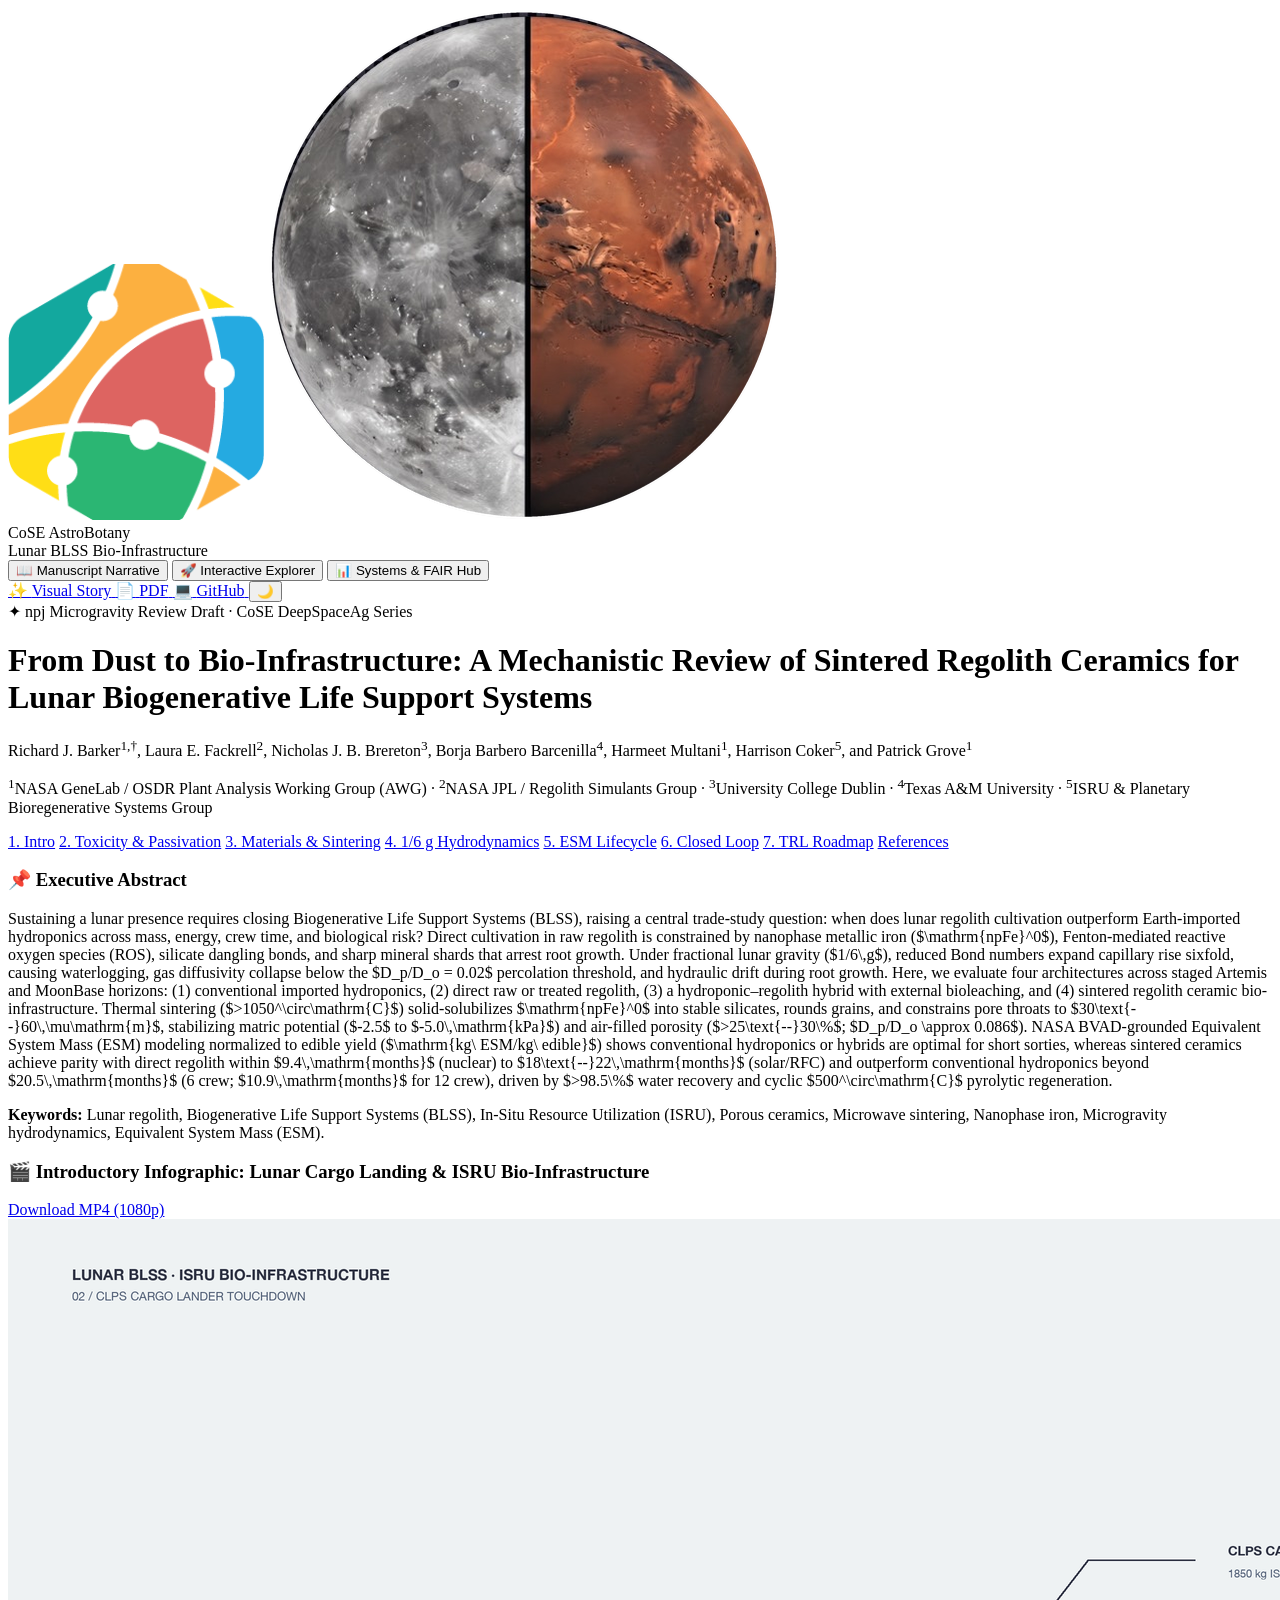
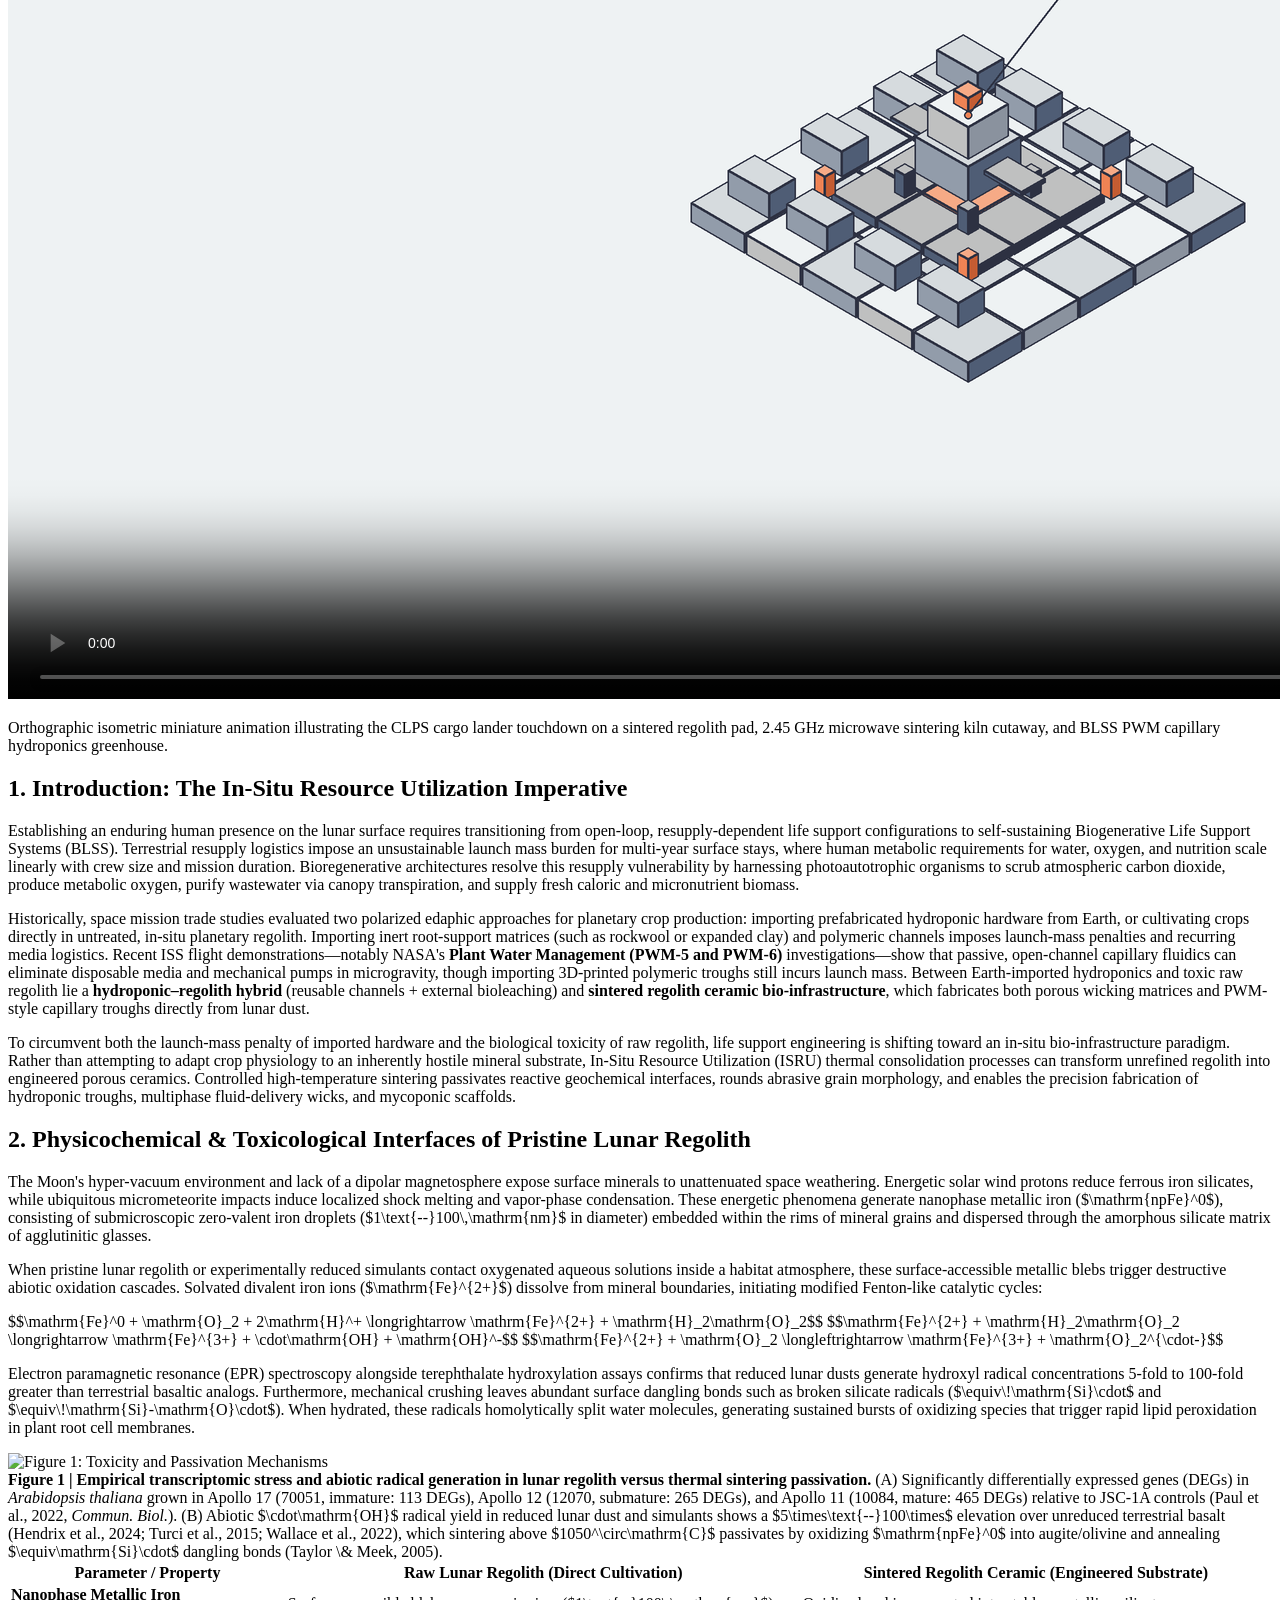
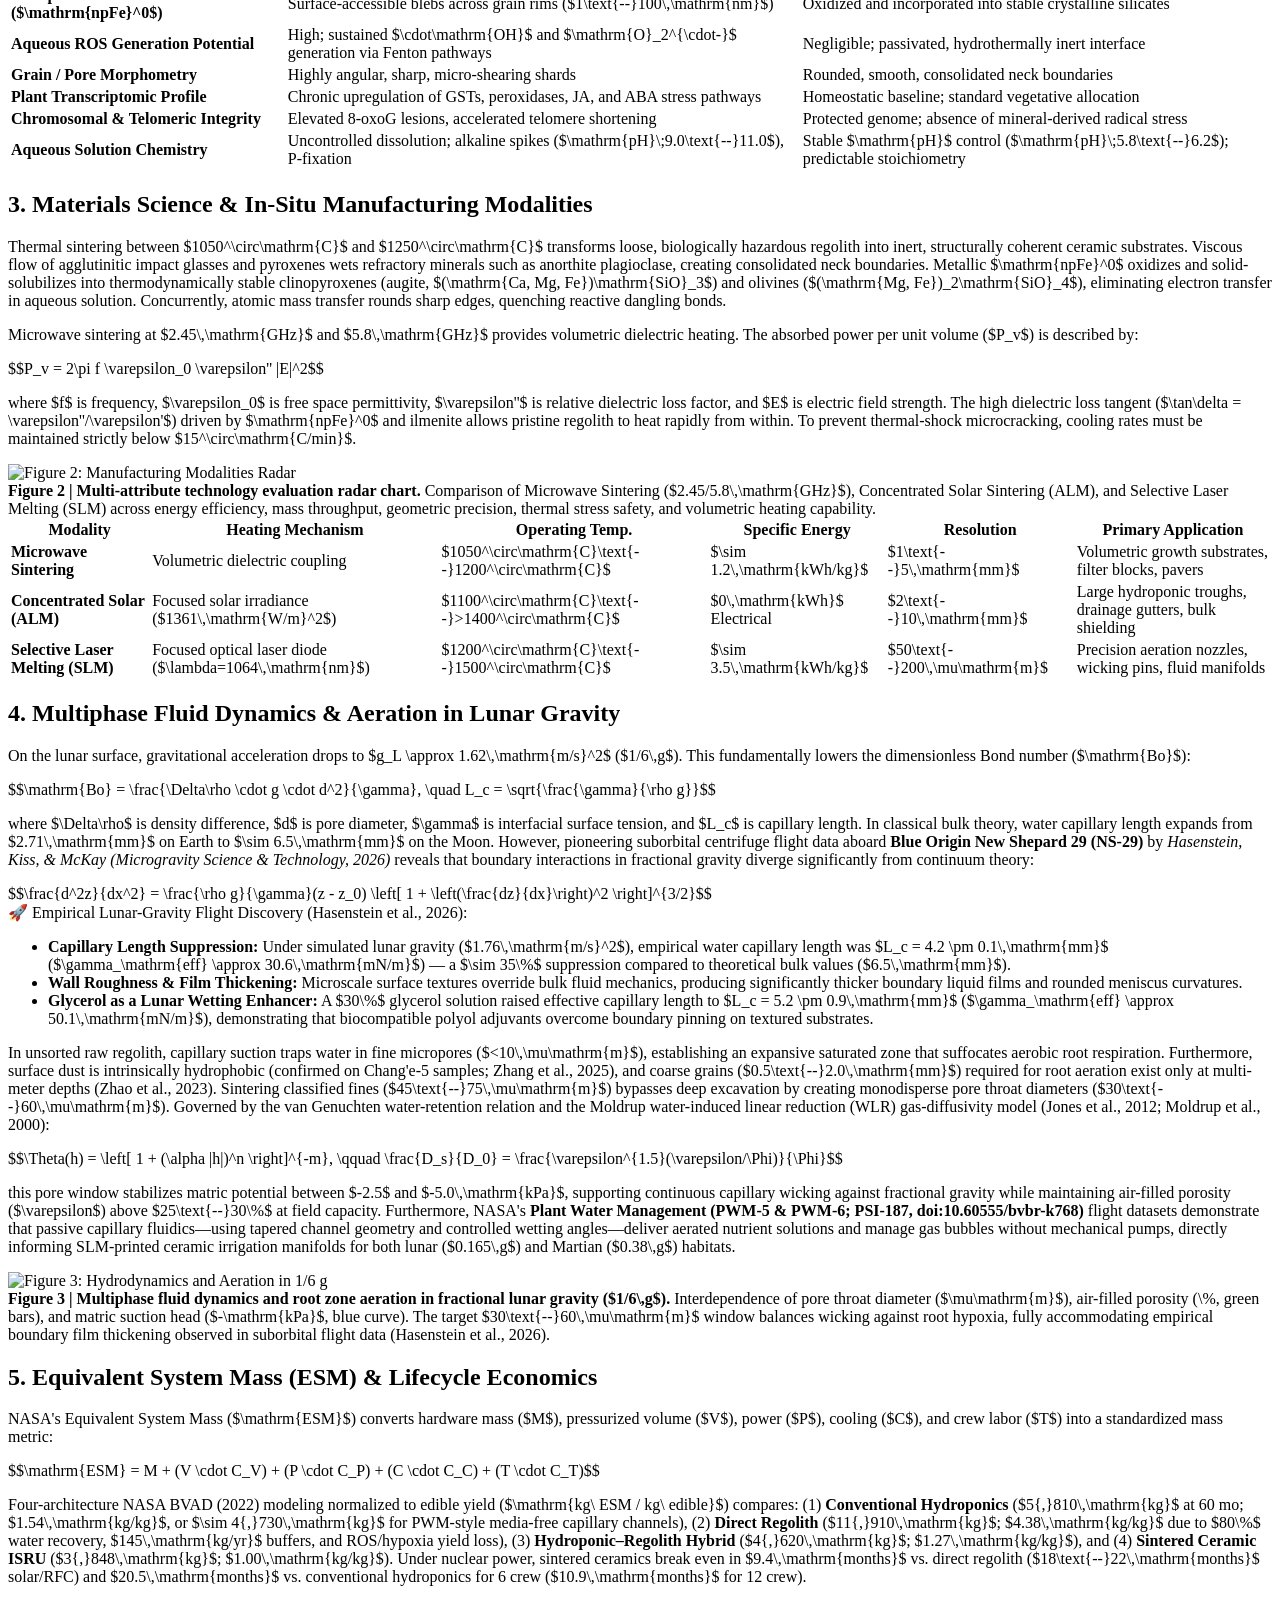
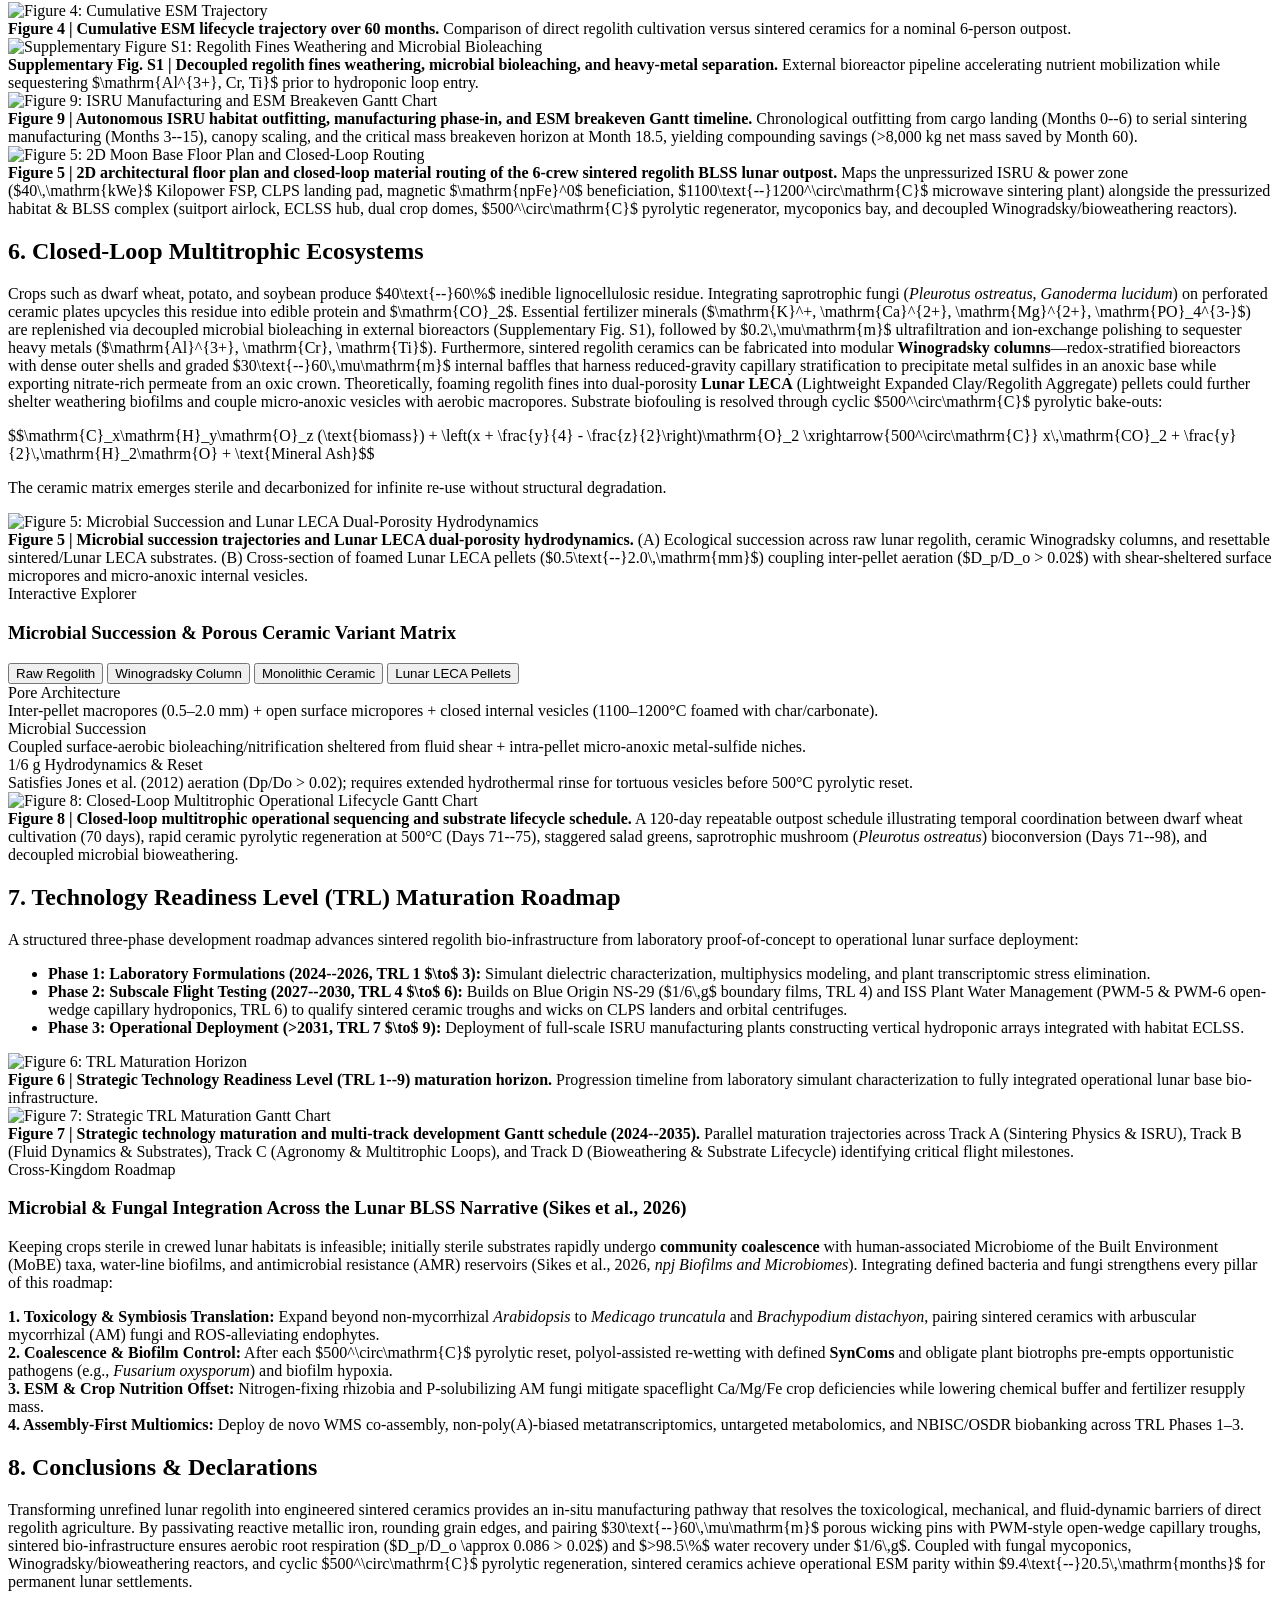
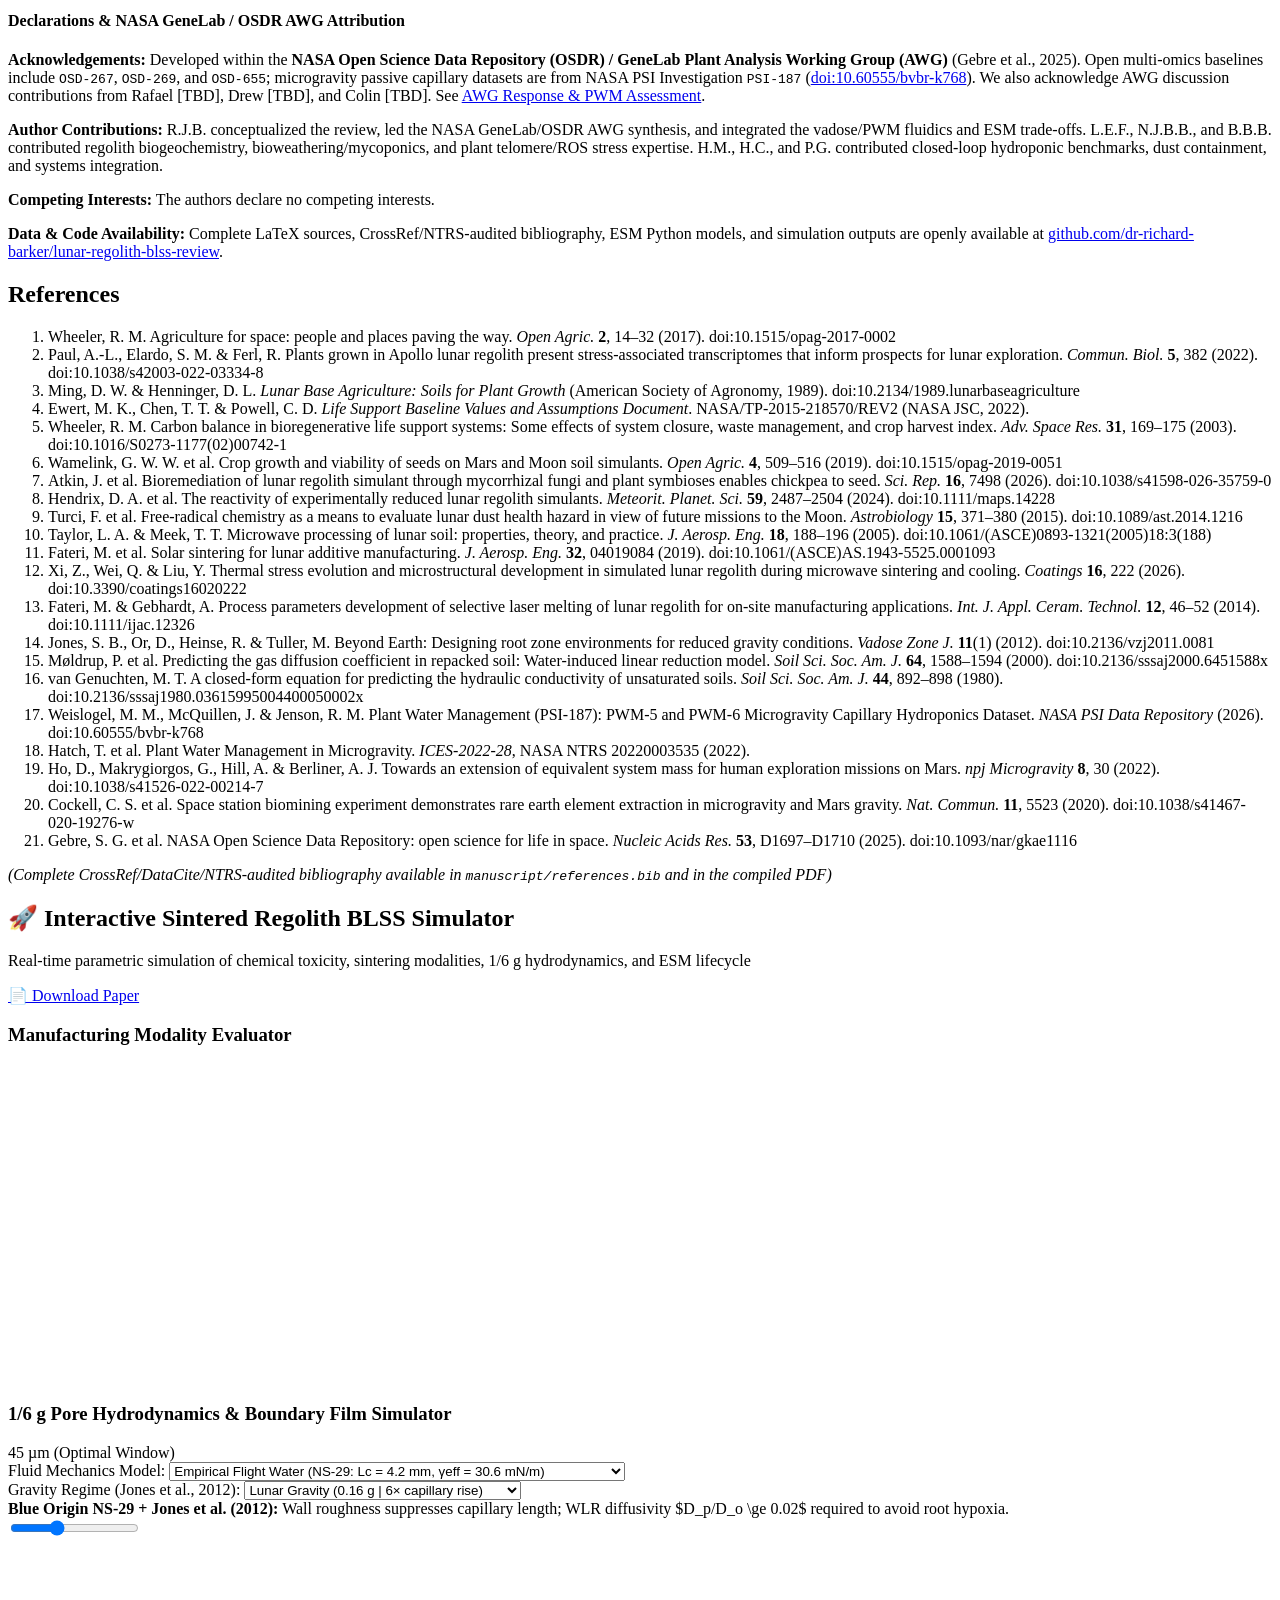
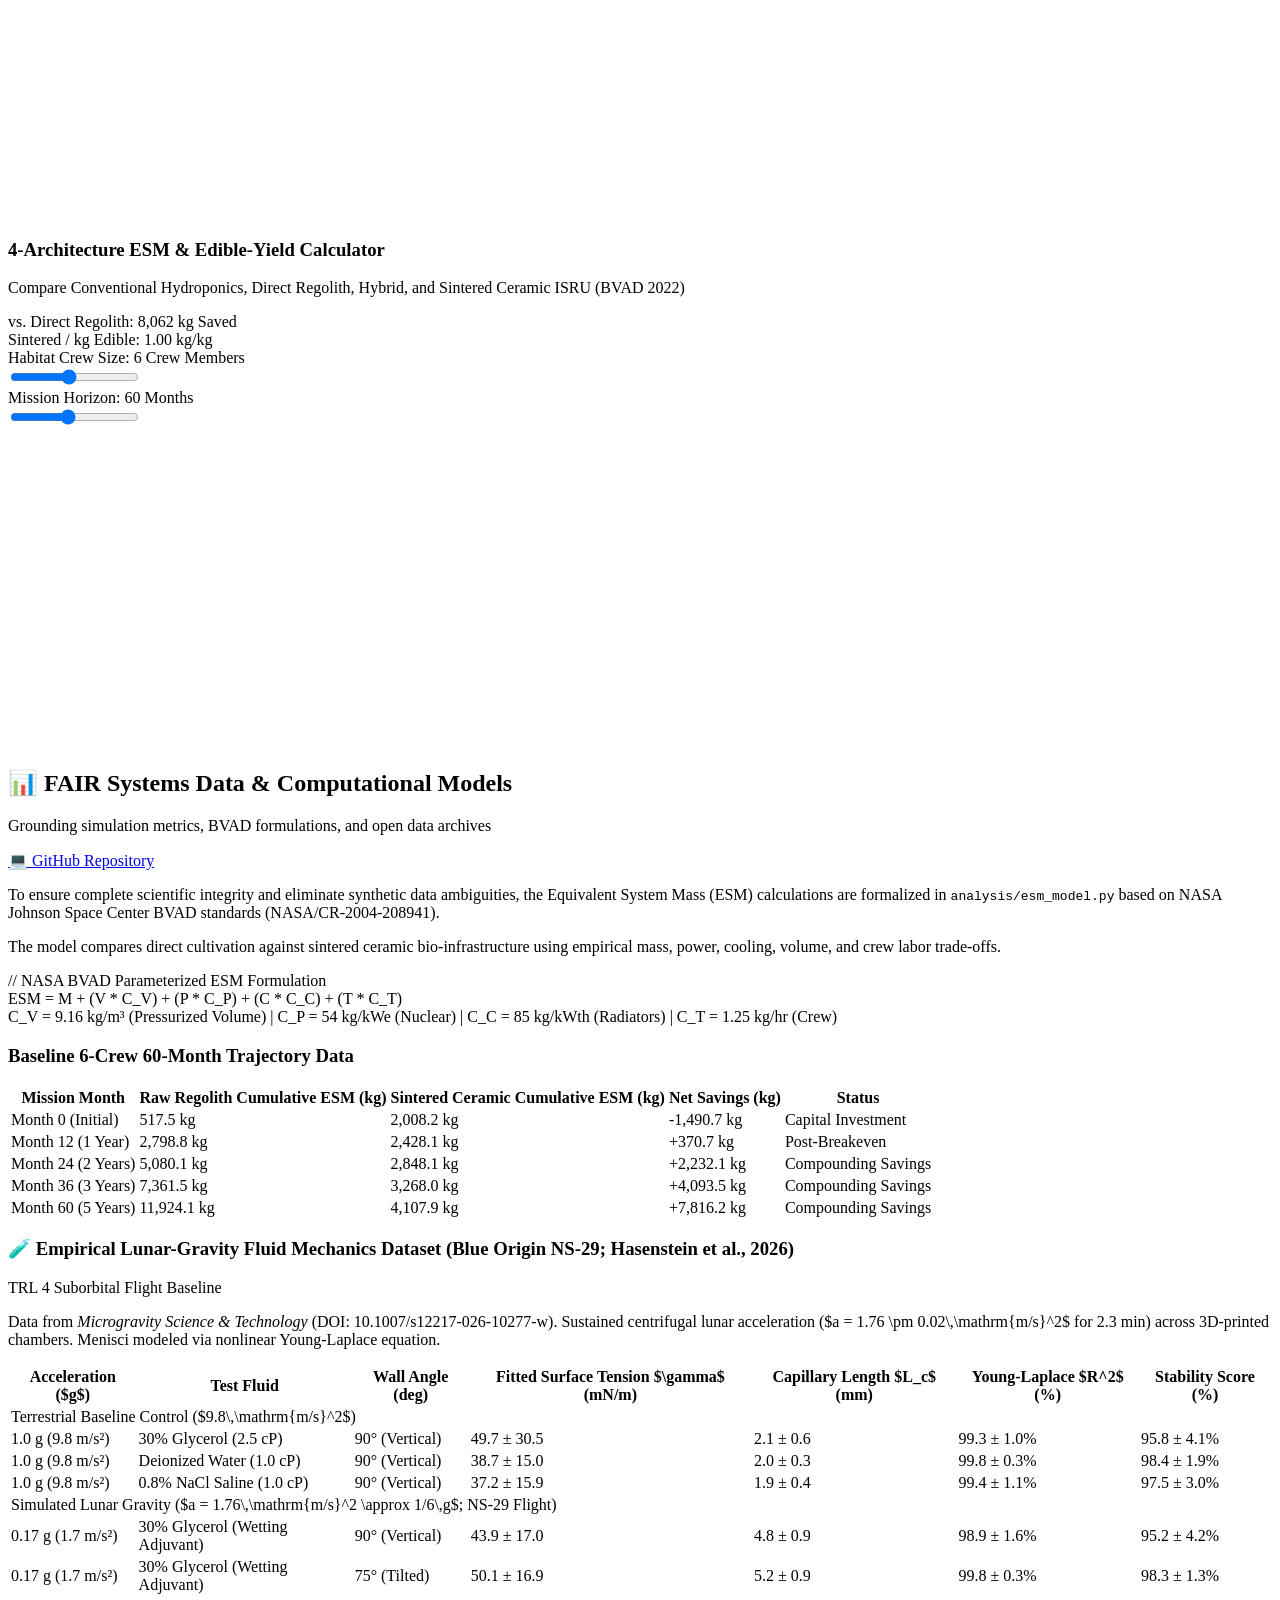
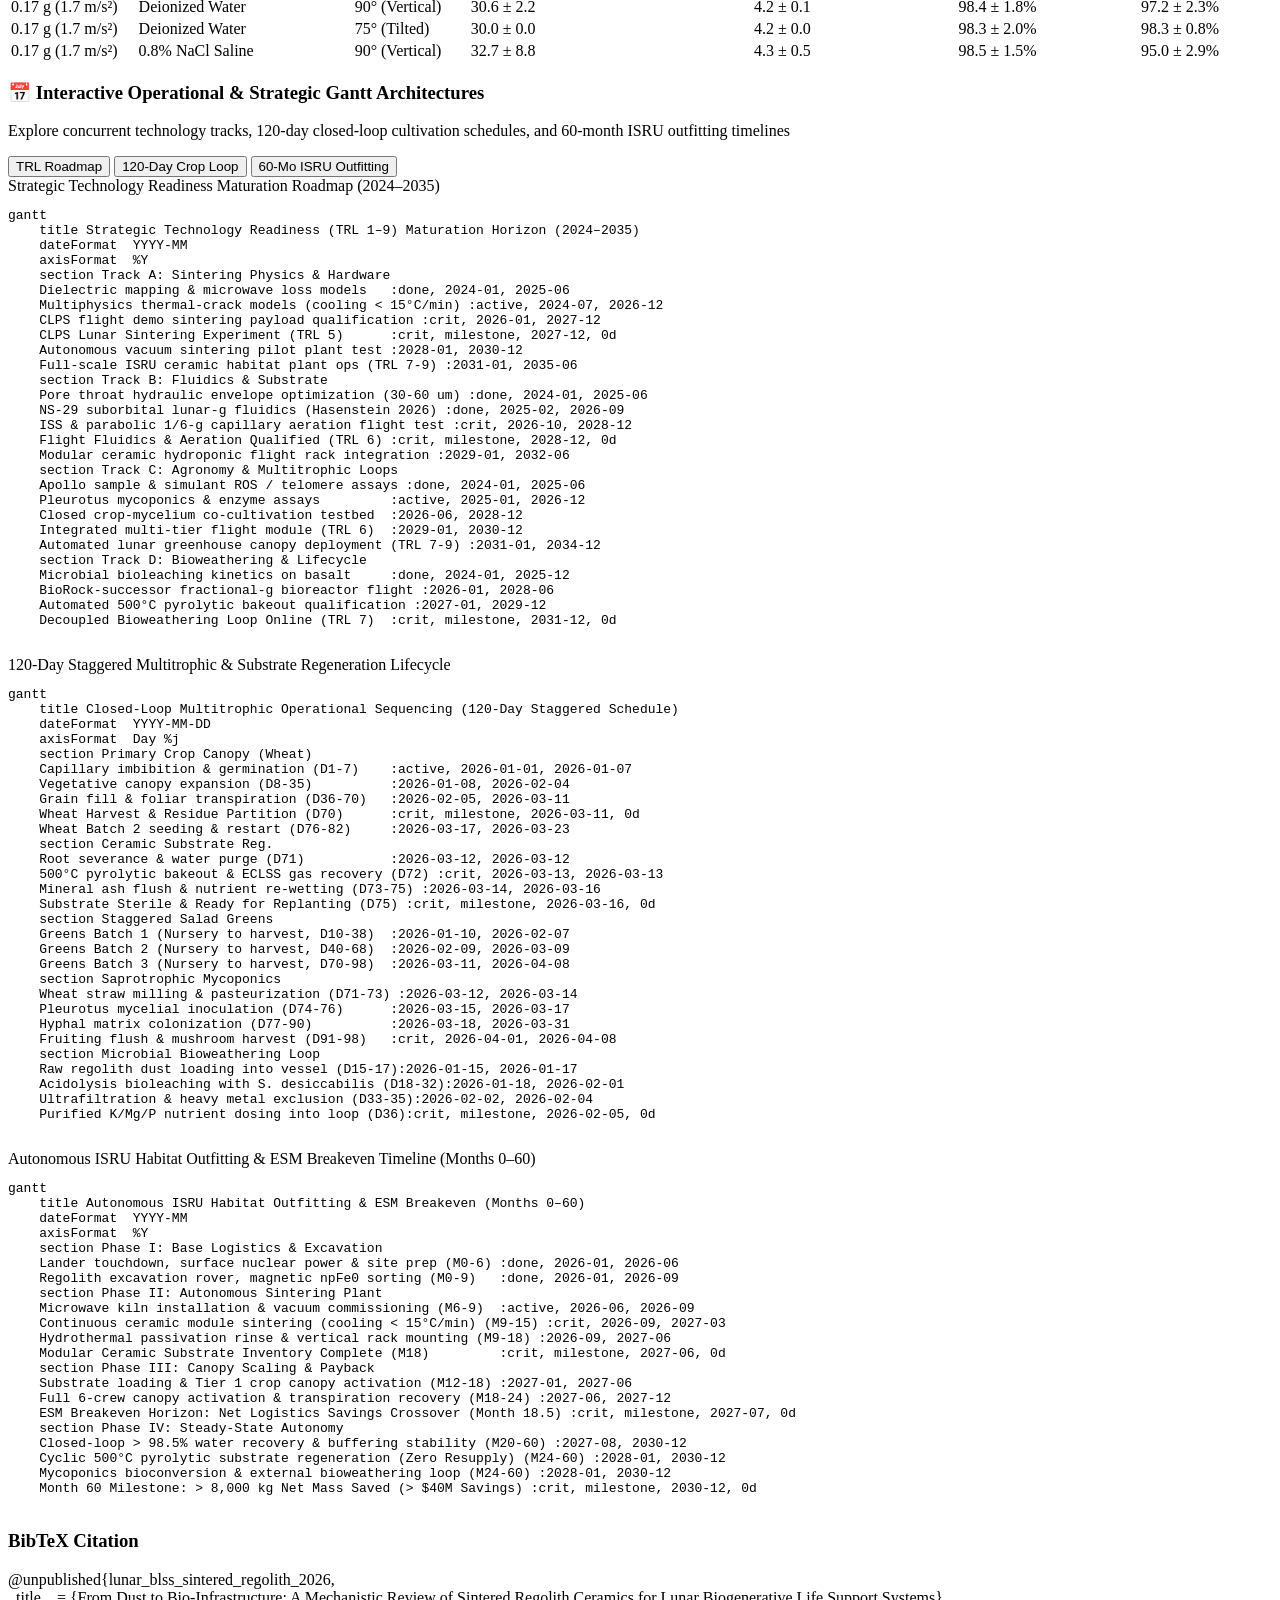
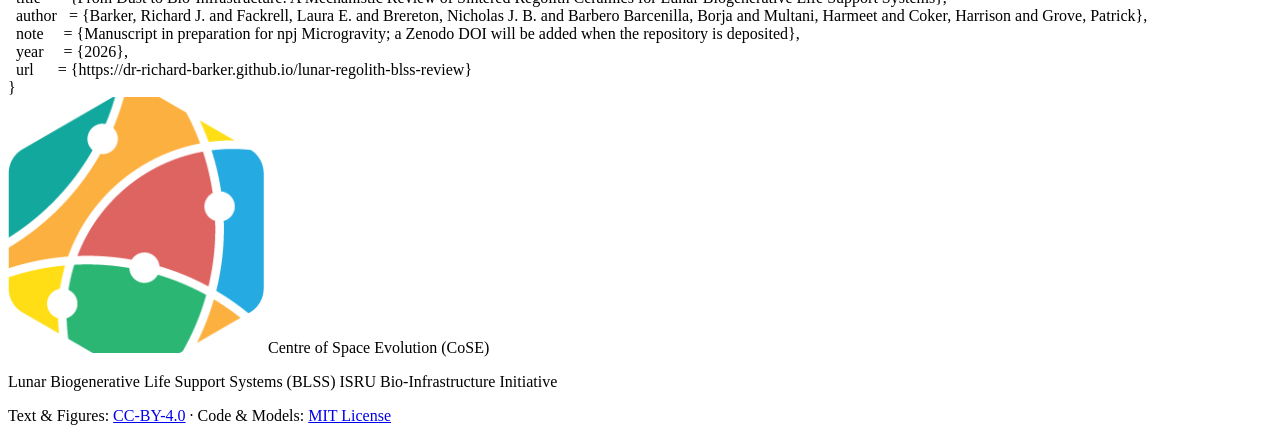
==== commit ad2831d7: "Merge remote-tracking branch 'origin/main'" ====
--- a/interactive/index.html
+++ b/interactive/index.html
@@ -103,6 +103,10 @@
 
             <!-- Right Actions -->
             <div class="flex items-center space-x-2.5">
+                <a href="story.html" class="flex items-center space-x-1.5 px-3 py-1.5 rounded-lg border border-rose-300 dark:border-rose-800 bg-rose-50 dark:bg-rose-950/60 text-rose-700 dark:text-rose-300 hover:bg-rose-100 dark:hover:bg-rose-900 transition text-xs font-bold">
+                    <span>✨</span>
+                    <span class="hidden sm:inline">Visual Story</span>
+                </a>
                 <a href="manuscript.pdf" target="_blank" class="flex items-center space-x-1.5 px-3 py-1.5 rounded-lg border border-sky-300 dark:border-sky-800 bg-sky-50 dark:bg-sky-950/60 text-cose-blue dark:text-sky-300 hover:bg-sky-100 dark:hover:bg-sky-900 transition text-xs font-bold">
                     <span>📄</span>
                     <span class="hidden sm:inline">PDF</span>
@@ -162,7 +166,7 @@
                     <span>Executive Abstract</span>
                 </h3>
                 <p class="text-slate-700 dark:text-slate-200 font-serif leading-relaxed text-sm sm:text-base text-justify">
-                    Establishing a permanent human presence on the Moon requires closing habitat life-support loops through Biogenerative Life Support Systems (BLSS). Terrestrial resupply imposes prohibitive launch costs, while direct agricultural cultivation in unrefined lunar regolith is severely constrained by submicroscopic nanophase metallic iron ($\mathrm{npFe}^0$), abiotic generation of reactive oxygen species (ROS) via modified Fenton cascades, broken silicate dangling bonds, and sharp mineral shards that induce physical shearing and plant root apical growth arrest. Furthermore, fractional lunar gravity ($1/6\,g$) alters the Bond number, resulting in capillary entrapment, erratic nutrient transport, and pervasive root hypoxia in polydisperse regolith beds. Here, we review an alternative in-situ bio-infrastructure paradigm: transforming unrefined regolith into engineered porous ceramics via thermal sintering. High-temperature processing ($>1050^\circ\mathrm{C}$) passivates reactive geochemical interfaces by solid-solubilizing $\mathrm{npFe}^0$ into stable augite and olivine matrices, rounds grain boundaries, and enables precise control over pore throat diameters ($30\text{--}60\,\mu\mathrm{m}$). This pore architecture stabilizes matric potential ($-2.5$ to $-5.0\,\mathrm{kPa}$), ensuring continuous capillary nutrient wicking while maintaining air-filled porosity above $25\text{--}30\%$. Equivalent System Mass (ESM) lifecycle modeling reveals that the initial launch-mass investment of a sintering plant reaches parity with direct regolith cultivation within $18\text{--}22$ months, driven by $>98.5\%$ water recovery efficiency and the elimination of chemical buffers. When integrated with fungal mycoponics, microbial bioweathering, and cyclic $500^\circ\mathrm{C}$ pyrolytic substrate regeneration, sintered regolith ceramics provide a closed-loop substrate foundation for sustainable extraterrestrial habitation.
+                    Sustaining a lunar presence requires closing Biogenerative Life Support Systems (BLSS), raising a central trade-study question: when does lunar regolith cultivation outperform Earth-imported hydroponics across mass, energy, crew time, and biological risk? Direct cultivation in raw regolith is constrained by nanophase metallic iron ($\mathrm{npFe}^0$), Fenton-mediated reactive oxygen species (ROS), silicate dangling bonds, and sharp mineral shards that arrest root growth. Under fractional lunar gravity ($1/6\,g$), reduced Bond numbers expand capillary rise sixfold, causing waterlogging, gas diffusivity collapse below the $D_p/D_o = 0.02$ percolation threshold, and hydraulic drift during root growth. Here, we evaluate four architectures across staged Artemis and MoonBase horizons: (1) conventional imported hydroponics, (2) direct raw or treated regolith, (3) a hydroponic–regolith hybrid with external bioleaching, and (4) sintered regolith ceramic bio-infrastructure. Thermal sintering ($>1050^\circ\mathrm{C}$) solid-solubilizes $\mathrm{npFe}^0$ into stable silicates, rounds grains, and constrains pore throats to $30\text{--}60\,\mu\mathrm{m}$, stabilizing matric potential ($-2.5$ to $-5.0\,\mathrm{kPa}$) and air-filled porosity ($>25\text{--}30\%$; $D_p/D_o \approx 0.086$). NASA BVAD-grounded Equivalent System Mass (ESM) modeling normalized to edible yield ($\mathrm{kg\ ESM/kg\ edible}$) shows conventional hydroponics or hybrids are optimal for short sorties, whereas sintered ceramics achieve parity with direct regolith within $9.4\,\mathrm{months}$ (nuclear) to $18\text{--}22\,\mathrm{months}$ (solar/RFC) and outperform conventional hydroponics beyond $20.5\,\mathrm{months}$ (6 crew; $10.9\,\mathrm{months}$ for 12 crew), driven by $>98.5\%$ water recovery and cyclic $500^\circ\mathrm{C}$ pyrolytic regeneration.
                 </p>
                 <div class="pt-2 text-xs text-slate-500 dark:text-slate-400 font-sans">
                     <strong>Keywords:</strong> Lunar regolith, Biogenerative Life Support Systems (BLSS), In-Situ Resource Utilization (ISRU), Porous ceramics, Microwave sintering, Nanophase iron, Microgravity hydrodynamics, Equivalent System Mass (ESM).
@@ -199,7 +203,7 @@
                         Establishing an enduring human presence on the lunar surface requires transitioning from open-loop, resupply-dependent life support configurations to self-sustaining Biogenerative Life Support Systems (BLSS). Terrestrial resupply logistics impose an unsustainable launch mass burden for multi-year surface stays, where human metabolic requirements for water, oxygen, and nutrition scale linearly with crew size and mission duration. Bioregenerative architectures resolve this resupply vulnerability by harnessing photoautotrophic organisms to scrub atmospheric carbon dioxide, produce metabolic oxygen, purify wastewater via canopy transpiration, and supply fresh caloric and micronutrient biomass.
                     </p>
                     <p>
-                        Historically, space mission architectures evaluated two distinct edaphic paradigms for extraterrestrial crop production: deploying synthetic hydroponic hardware transported from Earth, or cultivating crops directly in untreated, in-situ planetary regolith. Transporting inert hydroponic media (such as mineral rockwool, polyurethane foams, or expanded clay) and prefabricated polymeric fluid channels from Earth imposes launch mass penalties that severely limit the initial deployable agricultural canopy. Conversely, the direct edaphic use of raw lunar regolith relies on the assumption that lunar dust can serve as a functional analogue to terrestrial soil if augmented with liquid nutrients. However, pioneering botanical experiments utilizing returned Apollo specimens and high-fidelity planetary simulants demonstrate that raw lunar regolith imposes severe physiological penalties. Planetary-scale exposure to solar wind irradiation, cosmic rays, and hypervelocity micrometeorite comminution has generated a geochemically hostile matrix defined by reactive submicroscopic metallic iron, unweathered razor-sharp mineral shards, and volatile abiotic surface chemistry.
+                        Historically, space mission trade studies evaluated two polarized edaphic approaches for planetary crop production: importing prefabricated hydroponic hardware from Earth, or cultivating crops directly in untreated, in-situ planetary regolith. Importing inert root-support matrices (such as rockwool or expanded clay) and polymeric channels imposes launch-mass penalties and recurring media logistics. Recent ISS flight demonstrations—notably NASA's <strong>Plant Water Management (PWM-5 and PWM-6)</strong> investigations—show that passive, open-channel capillary fluidics can eliminate disposable media and mechanical pumps in microgravity, though importing 3D-printed polymeric troughs still incurs launch mass. Between Earth-imported hydroponics and toxic raw regolith lie a <strong>hydroponic–regolith hybrid</strong> (reusable channels + external bioleaching) and <strong>sintered regolith ceramic bio-infrastructure</strong>, which fabricates both porous wicking matrices and PWM-style capillary troughs directly from lunar dust.
                     </p>
                     <p>
                         To circumvent both the launch-mass penalty of imported hardware and the biological toxicity of raw regolith, life support engineering is shifting toward an in-situ bio-infrastructure paradigm. Rather than attempting to adapt crop physiology to an inherently hostile mineral substrate, In-Situ Resource Utilization (ISRU) thermal consolidation processes can transform unrefined regolith into engineered porous ceramics. Controlled high-temperature sintering passivates reactive geochemical interfaces, rounds abrasive grain morphology, and enables the precision fabrication of hydroponic troughs, multiphase fluid-delivery wicks, and mycoponic scaffolds.
@@ -230,8 +234,8 @@
                     <div class="manuscript-figure">
                         <img src="figures/fig1_toxicity_passivation.png" alt="Figure 1: Toxicity and Passivation Mechanisms">
                         <div class="manuscript-caption">
-                            <strong>Figure 1 | Physicochemical and toxicological interfaces of pristine versus sintered lunar regolith.</strong> 
-                            Comparison of raw regolith hazards (nanophase metallic iron blebs, dangling silicate bonds, razor-sharp abrasive edges triggering Fenton-mediated oxidative stress cascades) versus high-temperature sintered ceramic bio-infrastructure (passivated crystal matrices, rounded grain boundaries, and homeostatic plant root ontogeny).
+                            <strong>Figure 1 | Empirical transcriptomic stress and abiotic radical generation in lunar regolith versus thermal sintering passivation.</strong>
+                            (A) Significantly differentially expressed genes (DEGs) in <em>Arabidopsis thaliana</em> grown in Apollo 17 (70051, immature: 113 DEGs), Apollo 12 (12070, submature: 265 DEGs), and Apollo 11 (10084, mature: 465 DEGs) relative to JSC-1A controls (Paul et al., 2022, <em>Commun. Biol.</em>). (B) Abiotic $\cdot\mathrm{OH}$ radical yield in reduced lunar dust and simulants shows a $5\times\text{--}100\times$ elevation over unreduced terrestrial basalt (Hendrix et al., 2024; Turci et al., 2015; Wallace et al., 2022), which sintering above $1050^\circ\mathrm{C}$ passivates by oxidizing $\mathrm{npFe}^0$ into augite/olivine and annealing $\equiv\mathrm{Si}\cdot$ dangling bonds (Taylor \&amp; Meek, 2005).
                         </div>
                     </div>
 
@@ -417,7 +421,7 @@
                     </div>
 
                     <p>
-                        Direct regolith cultivation has a low initial launch mass ($\sim 420\,\mathrm{kg}$) but suffers severe recurring penalties from capillary water entrapment ($<80\%$ recovery efficiency), alkaline dissolution requiring $145\,\mathrm{kg/year}$ of acid buffers, and high crew dust mitigation labor. Sintered bio-infrastructure requires an automated manufacturing plant ($\sim 1850\,\mathrm{kg}$) but achieves $>98.5\%$ water recovery, stable $\mathrm{pH}$ ($5.8\text{--}6.2$), and negligible dust risks. Systems-level modeling confirms an operational breakeven horizon between $18$ and $22$ months (and $9\text{--}15$ months with surface nuclear power).
+                        Four-architecture NASA BVAD (2022) modeling normalized to edible yield ($\mathrm{kg\ ESM / kg\ edible}$) compares: (1) <strong>Conventional Hydroponics</strong> ($5{,}810\,\mathrm{kg}$ at 60 mo; $1.54\,\mathrm{kg/kg}$, or $\sim 4{,}730\,\mathrm{kg}$ for PWM-style media-free capillary channels), (2) <strong>Direct Regolith</strong> ($11{,}910\,\mathrm{kg}$; $4.38\,\mathrm{kg/kg}$ due to $80\%$ water recovery, $145\,\mathrm{kg/yr}$ buffers, and ROS/hypoxia yield loss), (3) <strong>Hydroponic–Regolith Hybrid</strong> ($4{,}620\,\mathrm{kg}$; $1.27\,\mathrm{kg/kg}$), and (4) <strong>Sintered Ceramic ISRU</strong> ($3{,}848\,\mathrm{kg}$; $1.00\,\mathrm{kg/kg}$). Under nuclear power, sintered ceramics break even in $9.4\,\mathrm{months}$ vs. direct regolith ($18\text{--}22\,\mathrm{months}$ solar/RFC) and $20.5\,\mathrm{months}$ vs. conventional hydroponics for 6 crew ($10.9\,\mathrm{months}$ for 12 crew).
                     </p>
 
                     <!-- Figure 4 & 5 -->
@@ -430,10 +434,10 @@
                             </div>
                         </div>
                         <div class="manuscript-figure">
-                            <img src="figures/fig5_mission_economics.png" alt="Figure 5: Mission Economics Scaling">
+                            <img src="figures/fig5_bioweathering_chambers.png" alt="Supplementary Figure S1: Regolith Fines Weathering and Microbial Bioleaching">
                             <div class="manuscript-caption">
-                                <strong>Figure 5 | Mission economics and crew scaling.</strong> 
-                                Lifecycle mass comparison across 3-crew and 12-crew exploration contingents at 60 months.
+                                <strong>Supplementary Fig. S1 | Decoupled regolith fines weathering, microbial bioleaching, and heavy-metal separation.</strong> 
+                                External bioreactor pipeline accelerating nutrient mobilization while sequestering $\mathrm{Al^{3+}, Cr, Ti}$ prior to hydroponic loop entry.
                             </div>
                         </div>
                     </div>
@@ -447,34 +451,12 @@
                         </div>
                     </div>
 
-                    <!-- Figure 10: 3D Photorealistic Moon Base Evolution (Shackleton Crater Rim) -->
-                    <div class="manuscript-figure mt-6 p-4 bg-slate-900 text-slate-100 rounded-2xl border border-slate-700 shadow-xl">
-                        <div class="flex flex-wrap items-center justify-between gap-2 mb-3 pb-3 border-b border-slate-800">
-                            <div>
-                                <span class="px-2.5 py-1 bg-cose-blue/30 text-cose-bluelight text-xs font-black rounded-md uppercase tracking-wider border border-cose-blue/40">3D Architecture</span>
-                                <h3 class="text-base sm:text-lg font-bold text-white mt-1">Figure 10 | 3D Photorealistic Progression: Shackleton Crater Rim Outpost</h3>
-                            </div>
-                            <!-- Phase Switcher Tabs -->
-                            <div class="flex flex-wrap gap-1 text-xs font-semibold" id="render-phase-nav">
-                                <button onclick="selectRenderPhase('montage')" id="btn-phase-montage" class="px-3 py-1.5 rounded-lg bg-cose-blue text-white shadow-xs transition">🌌 All 4 Phases</button>
-                                <button onclick="selectRenderPhase('phase1')" id="btn-phase-phase1" class="px-3 py-1.5 rounded-lg bg-slate-800 text-slate-300 hover:bg-slate-700 transition">Phase I (M0-9)</button>
-                                <button onclick="selectRenderPhase('phase2')" id="btn-phase-phase2" class="px-3 py-1.5 rounded-lg bg-slate-800 text-slate-300 hover:bg-slate-700 transition">Phase II (M6-18)</button>
-                                <button onclick="selectRenderPhase('phase3')" id="btn-phase-phase3" class="px-3 py-1.5 rounded-lg bg-slate-800 text-slate-300 hover:bg-slate-700 transition">Phase III (M12-24)</button>
-                                <button onclick="selectRenderPhase('phase4')" id="btn-phase-phase4" class="px-3 py-1.5 rounded-lg bg-slate-800 text-slate-300 hover:bg-slate-700 transition">Phase IV (M24-60+)</button>
-                            </div>
-                        </div>
-
-                        <!-- Render Display Frame -->
-                        <div class="relative overflow-hidden rounded-xl bg-black aspect-video flex items-center justify-center border border-slate-800">
-                            <img id="render-main-img" src="figures/fig10_moonbase_phases_montage.png" alt="Moon Base 3D Render" class="w-full h-full object-cover transition-all duration-300">
-                            <div id="render-overlay-badge" class="absolute bottom-3 left-3 bg-slate-900/90 backdrop-blur-md px-3 py-1.5 rounded-lg border border-slate-700 text-xs text-slate-200">
-                                <strong id="render-badge-title" class="text-cose-bluelight">Full Phased Architecture:</strong> <span id="render-badge-desc">Composite 4-Panel Evolution at Lunar South Pole</span>
-                            </div>
-                        </div>
-
-                        <div class="manuscript-caption text-slate-300 mt-3">
-                            <strong>Figure 10 | Photorealistic 3D architectural progression of autonomous ISRU habitat manufacturing and BLSS bio-infrastructure phasing on the Shackleton Crater rim.</strong>
-                            Rendered with Blender 5.2 Cycles PBR physics under realistic low-angle polar sunlight ($5.5^\circ$) with Earth in the sky. Visualizes the progression from initial CLPS lander logistics and regolith sorting (Phase I), continuous microwave sintering plant (Phase II), pressurized Artemis habitat and glowing multi-tier LED geodesic greenhouse dome (Phase III, ESM breakeven at Month 18.5), to the mature closed-loop outpost with dual domes, pyrolytic regenerators, and bioweathering chemostats (Phase IV).
+                    <!-- Figure 5: 2D Moon Base Floor Plan -->
+                    <div class="manuscript-figure mt-4">
+                        <img src="figures/fig5_moonbase_floorplan_2d.png" alt="Figure 5: 2D Moon Base Floor Plan and Closed-Loop Routing">
+                        <div class="manuscript-caption">
+                            <strong>Figure 5 | 2D architectural floor plan and closed-loop material routing of the 6-crew sintered regolith BLSS lunar outpost.</strong>
+                            Maps the unpressurized ISRU &amp; power zone ($40\,\mathrm{kWe}$ Kilopower FSP, CLPS landing pad, magnetic $\mathrm{npFe}^0$ beneficiation, $1100\text{--}1200^\circ\mathrm{C}$ microwave sintering plant) alongside the pressurized habitat &amp; BLSS complex (suitport airlock, ECLSS hub, dual crop domes, $500^\circ\mathrm{C}$ pyrolytic regenerator, mycoponics bay, and decoupled Winogradsky/bioweathering reactors).
                         </div>
                     </div>
 
@@ -482,7 +464,7 @@
                 <section id="sec-closed-loop">
                     <h2>6. Closed-Loop Multitrophic Ecosystems</h2>
                     <p>
-                        Crops such as dwarf wheat, potato, and soybean produce $40\text{--}60\%$ inedible lignocellulosic residue. Integrating saprotrophic fungi (\textit{Pleurotus ostreatus}, \textit{Ganoderma lucidum}) on perforated ceramic plates upcycles this residue into edible protein and $\mathrm{CO}_2$. Essential fertilizer minerals ($\mathrm{K}^+, \mathrm{Ca}^{2+}, \mathrm{Mg}^{2+}$) are replenished via microbial bioleaching in sealed external bioreactors using \textit{Sphingomonas desiccabilis} (demonstrated by ESA BioRock). Substrate biofouling is resolved through cyclic $500^\circ\mathrm{C}$ pyrolytic bake-outs:
+                        Crops such as dwarf wheat, potato, and soybean produce $40\text{--}60\%$ inedible lignocellulosic residue. Integrating saprotrophic fungi (<em>Pleurotus ostreatus</em>, <em>Ganoderma lucidum</em>) on perforated ceramic plates upcycles this residue into edible protein and $\mathrm{CO}_2$. Essential fertilizer minerals ($\mathrm{K}^+, \mathrm{Ca}^{2+}, \mathrm{Mg}^{2+}, \mathrm{PO}_4^{3-}$) are replenished via decoupled microbial bioleaching in external bioreactors (Supplementary Fig. S1), followed by $0.2\,\mu\mathrm{m}$ ultrafiltration and ion-exchange polishing to sequester heavy metals ($\mathrm{Al}^{3+}, \mathrm{Cr}, \mathrm{Ti}$). Furthermore, sintered regolith ceramics can be fabricated into modular <strong>Winogradsky columns</strong>—redox-stratified bioreactors with dense outer shells and graded $30\text{--}60\,\mu\mathrm{m}$ internal baffles that harness reduced-gravity capillary stratification to precipitate metal sulfides in an anoxic base while exporting nitrate-rich permeate from an oxic crown. Theoretically, foaming regolith fines into dual-porosity <strong>Lunar LECA</strong> (Lightweight Expanded Clay/Regolith Aggregate) pellets could further shelter weathering biofilms and couple micro-anoxic vesicles with aerobic macropores. Substrate biofouling is resolved through cyclic $500^\circ\mathrm{C}$ pyrolytic bake-outs:
                     </p>
 
                     <div class="equation-box">
@@ -492,6 +474,84 @@
                     <p>
                         The ceramic matrix emerges sterile and decarbonized for infinite re-use without structural degradation.
                     </p>
+
+                    <!-- Figure 5: Microbial Succession & Lunar LECA -->
+                    <div class="manuscript-figure mt-4">
+                        <img src="figures/fig5_microbial_succession_leca.png" alt="Figure 5: Microbial Succession and Lunar LECA Dual-Porosity Hydrodynamics">
+                        <div class="manuscript-caption">
+                            <strong>Figure 5 | Microbial succession trajectories and Lunar LECA dual-porosity hydrodynamics.</strong>
+                            (A) Ecological succession across raw lunar regolith, ceramic Winogradsky columns, and resettable sintered/Lunar LECA substrates. (B) Cross-section of foamed Lunar LECA pellets ($0.5\text{--}2.0\,\mathrm{mm}$) coupling inter-pellet aeration ($D_p/D_o > 0.02$) with shear-sheltered surface micropores and micro-anoxic internal vesicles.
+                        </div>
+                    </div>
+
+                    <!-- Interactive Microbial Succession & Lunar LECA Explorer -->
+                    <div class="my-6 p-5 bg-slate-50 dark:bg-slate-800/70 rounded-2xl border border-slate-200 dark:border-slate-700 font-sans">
+                        <div class="flex flex-wrap items-center justify-between gap-2 mb-3">
+                            <div>
+                                <span class="px-2 py-0.5 bg-cose-teal/15 text-cose-teal text-[11px] font-bold rounded uppercase tracking-wider">Interactive Explorer</span>
+                                <h3 class="text-base font-bold text-slate-900 dark:text-white mt-1">Microbial Succession &amp; Porous Ceramic Variant Matrix</h3>
+                            </div>
+                            <div class="flex flex-wrap gap-1.5" id="leca-tabs">
+                                <button type="button" onclick="selectSuccessionTab('raw')" data-tab="raw" class="leca-tab px-2.5 py-1 text-xs font-semibold rounded-lg border border-slate-300 dark:border-slate-600 bg-white dark:bg-slate-900 text-slate-700 dark:text-slate-200">Raw Regolith</button>
+                                <button type="button" onclick="selectSuccessionTab('winogradsky')" data-tab="winogradsky" class="leca-tab px-2.5 py-1 text-xs font-semibold rounded-lg border border-slate-300 dark:border-slate-600 bg-white dark:bg-slate-900 text-slate-700 dark:text-slate-200">Winogradsky Column</button>
+                                <button type="button" onclick="selectSuccessionTab('monolith')" data-tab="monolith" class="leca-tab px-2.5 py-1 text-xs font-semibold rounded-lg border border-slate-300 dark:border-slate-600 bg-white dark:bg-slate-900 text-slate-700 dark:text-slate-200">Monolithic Ceramic</button>
+                                <button type="button" onclick="selectSuccessionTab('leca')" data-tab="leca" class="leca-tab px-2.5 py-1 text-xs font-semibold rounded-lg border border-cose-teal bg-cose-teal text-white">Lunar LECA Pellets</button>
+                            </div>
+                        </div>
+                        <div id="leca-panel" class="grid grid-cols-1 md:grid-cols-3 gap-3 text-xs">
+                            <div class="p-3 bg-white dark:bg-slate-900 rounded-xl border border-slate-200 dark:border-slate-700">
+                                <div class="text-[11px] font-bold uppercase tracking-wider text-slate-400">Pore Architecture</div>
+                                <div id="leca-pore" class="mt-1 text-slate-700 dark:text-slate-200 font-medium">Inter-pellet macropores (0.5–2.0 mm) + open surface micropores + closed internal vesicles (1100–1200°C foamed with char/carbonate).</div>
+                            </div>
+                            <div class="p-3 bg-white dark:bg-slate-900 rounded-xl border border-slate-200 dark:border-slate-700">
+                                <div class="text-[11px] font-bold uppercase tracking-wider text-slate-400">Microbial Succession</div>
+                                <div id="leca-succ" class="mt-1 text-slate-700 dark:text-slate-200 font-medium">Coupled surface-aerobic bioleaching/nitrification sheltered from fluid shear + intra-pellet micro-anoxic metal-sulfide niches.</div>
+                            </div>
+                            <div class="p-3 bg-white dark:bg-slate-900 rounded-xl border border-slate-200 dark:border-slate-700">
+                                <div class="text-[11px] font-bold uppercase tracking-wider text-slate-400">1/6 g Hydrodynamics &amp; Reset</div>
+                                <div id="leca-reset" class="mt-1 text-slate-700 dark:text-slate-200 font-medium">Satisfies Jones et al. (2012) aeration (Dp/Do &gt; 0.02); requires extended hydrothermal rinse for tortuous vesicles before 500°C pyrolytic reset.</div>
+                            </div>
+                        </div>
+                    </div>
+                    <script>
+                    (function() {
+                        const DATA = {
+                            raw: {
+                                pore: "Unconsolidated fines (<75 µm); capillary waterlogging and aquatic habitat fragmentation in 1/6 g.",
+                                succ: "Stress-selected pioneers (Sphingomonas, Bacillus) facing pH 9–11 & ROS bursts, shifting stochastically to anaerobes and N2O loss.",
+                                reset: "Severe hypoxia risk (Dp/Do ≈ 0.0007 when saturated); cannot be thermally regenerated without structural sintering."
+                            },
+                            winogradsky: {
+                                pore: "Vertically stratified ceramic baffles and annular rings sintered inside sealed columns.",
+                                succ: "Deterministic 520-day redox succession (Babcsányi et al., 2017): upper aerobes/nitrifiers → mid Fe/S oxidizers → basal SO4²⁻ reducers.",
+                                reset: "Stabilizes redox gradients in 1/6 g without slumping; periodic core harvesting if sulfide precipitates clog lower baffles."
+                            },
+                            monolith: {
+                                pore: "Engineered unimodal/bimodal channels (30–60 µm wicking pins; 0.5–2.0 mm aeration; PWM open-wedge troughs).",
+                                succ: "Resettable pioneer colonization by inoculated Pleurotus hyphae or PGPR; sustained aerobic nitrification.",
+                                reset: "Rapid 500°C pyrolytic bake-out + mineral ash flush + closed-loop polyol wetting; minimal salt trapping."
+                            },
+                            leca: {
+                                pore: "Inter-pellet macropores (0.5–2.0 mm) + open surface micropores + closed internal vesicles (1100–1200°C foamed with char/carbonate).",
+                                succ: "Coupled surface-aerobic bioleaching/nitrification sheltered from fluid shear + intra-pellet micro-anoxic metal-sulfide niches.",
+                                reset: "Satisfies Jones et al. (2012) aeration (Dp/Do > 0.02); requires extended hydrothermal rinse for tortuous vesicles before 500°C pyrolytic reset."
+                            }
+                        };
+                        window.selectSuccessionTab = function(key) {
+                            const d = DATA[key];
+                            if (!d) return;
+                            document.getElementById('leca-pore').textContent = d.pore;
+                            document.getElementById('leca-succ').textContent = d.succ;
+                            document.getElementById('leca-reset').textContent = d.reset;
+                            document.querySelectorAll('#leca-tabs .leca-tab').forEach(btn => {
+                                const active = btn.getAttribute('data-tab') === key;
+                                btn.className = active
+                                    ? 'leca-tab px-2.5 py-1 text-xs font-semibold rounded-lg border border-cose-teal bg-cose-teal text-white'
+                                    : 'leca-tab px-2.5 py-1 text-xs font-semibold rounded-lg border border-slate-300 dark:border-slate-600 bg-white dark:bg-slate-900 text-slate-700 dark:text-slate-200';
+                            });
+                        };
+                    })();
+                    </script>
 
                     <!-- Figure 8 Gantt -->
                     <div class="manuscript-figure mt-4">
@@ -511,7 +571,7 @@
                     </p>
                     <ul class="list-disc pl-6 space-y-2 text-sm sm:text-base">
                         <li><strong>Phase 1: Laboratory Formulations (2024--2026, TRL 1 $\to$ 3):</strong> Simulant dielectric characterization, multiphysics modeling, and plant transcriptomic stress elimination.</li>
-                        <li><strong>Phase 2: Subscale Flight Testing (2027--2030, TRL 4 $\to$ 6):</strong> Autonomous sintering payloads on CLPS landers, ISS capillary wicking validation, and microgravity bioleaching.</li>
+                        <li><strong>Phase 2: Subscale Flight Testing (2027--2030, TRL 4 $\to$ 6):</strong> Builds on Blue Origin NS-29 ($1/6\,g$ boundary films, TRL 4) and ISS Plant Water Management (PWM-5 &amp; PWM-6 open-wedge capillary hydroponics, TRL 6) to qualify sintered ceramic troughs and wicks on CLPS landers and orbital centrifuges.</li>
                         <li><strong>Phase 3: Operational Deployment (&gt;2031, TRL 7 $\to$ 9):</strong> Deployment of full-scale ISRU manufacturing plants constructing vertical hydroponic arrays integrated with habitat ECLSS.</li>
                     </ul>
 
@@ -532,13 +592,35 @@
                             Parallel maturation trajectories across Track A (Sintering Physics &amp; ISRU), Track B (Fluid Dynamics &amp; Substrates), Track C (Agronomy &amp; Multitrophic Loops), and Track D (Bioweathering &amp; Substrate Lifecycle) identifying critical flight milestones.
                         </div>
                     </div>
+
+                    <div class="my-6 p-5 bg-slate-50 dark:bg-slate-800/70 rounded-2xl border border-slate-200 dark:border-slate-700 font-sans">
+                        <span class="px-2 py-0.5 bg-cose-blue/15 text-cose-blue text-[11px] font-bold rounded uppercase tracking-wider">Cross-Kingdom Roadmap</span>
+                        <h3 class="text-base font-bold text-slate-900 dark:text-white mt-1 mb-2">Microbial &amp; Fungal Integration Across the Lunar BLSS Narrative (Sikes et al., 2026)</h3>
+                        <p class="text-xs text-slate-600 dark:text-slate-300 mb-3">
+                            Keeping crops sterile in crewed lunar habitats is infeasible; initially sterile substrates rapidly undergo <strong>community coalescence</strong> with human-associated Microbiome of the Built Environment (MoBE) taxa, water-line biofilms, and antimicrobial resistance (AMR) reservoirs (Sikes et al., 2026, <em>npj Biofilms and Microbiomes</em>). Integrating defined bacteria and fungi strengthens every pillar of this roadmap:
+                        </p>
+                        <div class="grid grid-cols-1 md:grid-cols-2 gap-3 text-xs">
+                            <div class="p-3 bg-white dark:bg-slate-900 rounded-xl border border-slate-200 dark:border-slate-700">
+                                <strong class="text-cose-blue">1. Toxicology &amp; Symbiosis Translation:</strong> Expand beyond non-mycorrhizal <em>Arabidopsis</em> to <em>Medicago truncatula</em> and <em>Brachypodium distachyon</em>, pairing sintered ceramics with arbuscular mycorrhizal (AM) fungi and ROS-alleviating endophytes.
+                            </div>
+                            <div class="p-3 bg-white dark:bg-slate-900 rounded-xl border border-slate-200 dark:border-slate-700">
+                                <strong class="text-cose-teal">2. Coalescence &amp; Biofilm Control:</strong> After each $500^\circ\mathrm{C}$ pyrolytic reset, polyol-assisted re-wetting with defined <strong>SynComs</strong> and obligate plant biotrophs pre-empts opportunistic pathogens (e.g., <em>Fusarium oxysporum</em>) and biofilm hypoxia.
+                            </div>
+                            <div class="p-3 bg-white dark:bg-slate-900 rounded-xl border border-slate-200 dark:border-slate-700">
+                                <strong class="text-cose-amber">3. ESM &amp; Crop Nutrition Offset:</strong> Nitrogen-fixing rhizobia and P-solubilizing AM fungi mitigate spaceflight Ca/Mg/Fe crop deficiencies while lowering chemical buffer and fertilizer resupply mass.
+                            </div>
+                            <div class="p-3 bg-white dark:bg-slate-900 rounded-xl border border-slate-200 dark:border-slate-700">
+                                <strong class="text-cose-green">4. Assembly-First Multiomics:</strong> Deploy de novo WMS co-assembly, non-poly(A)-biased metatranscriptomics, untargeted metabolomics, and NBISC/OSDR biobanking across TRL Phases 1–3.
+                            </div>
+                        </div>
+                    </div>
                 </section>
 
                 <!-- Section 8 & 9 -->
                 <section id="sec-conclusion">
                     <h2>8. Conclusions & Declarations</h2>
                     <p>
-                        Transforming unrefined lunar regolith into engineered sintered ceramics provides an in-situ manufacturing pathway that resolves the fundamental toxicological, mechanical, and fluid-dynamic barriers of direct regolith agriculture. By passivating reactive metallic iron, rounding sharp grain edges, and stabilizing pore throats to $30\text{--}60\,\mu\mathrm{m}$, sintered bio-infrastructure ensures aerobic root respiration and $>98.5\%$ water recovery under $1/6\,g$. Coupled with fungal mycoponics, microbial bioweathering, and cyclic pyrolytic regeneration, sintered ceramics establish a durable, closed-loop foundation for sustained biological life support on the Moon.
+                        Transforming unrefined lunar regolith into engineered sintered ceramics provides an in-situ manufacturing pathway that resolves the toxicological, mechanical, and fluid-dynamic barriers of direct regolith agriculture. By passivating reactive metallic iron, rounding grain edges, and pairing $30\text{--}60\,\mu\mathrm{m}$ porous wicking pins with PWM-style open-wedge capillary troughs, sintered bio-infrastructure ensures aerobic root respiration ($D_p/D_o \approx 0.086 > 0.02$) and $>98.5\%$ water recovery under $1/6\,g$. Coupled with fungal mycoponics, Winogradsky/bioweathering reactors, and cyclic $500^\circ\mathrm{C}$ pyrolytic regeneration, sintered ceramics achieve operational ESM parity within $9.4\text{--}20.5\,\mathrm{months}$ for permanent lunar settlements.
                     </p>
                     
                     <div class="bg-slate-100 dark:bg-slate-800/80 p-6 rounded-2xl border border-slate-200 dark:border-slate-700 text-xs font-sans space-y-3 mt-6">
@@ -617,7 +699,7 @@
                             <h3 class="text-sm font-bold text-slate-900 dark:text-white uppercase tracking-wider">1/6 g Pore Hydrodynamics &amp; Boundary Film Simulator</h3>
                             <span id="poreVal" class="text-xs font-extrabold text-cose-blue dark:text-cose-bluelight">45 µm (Optimal Window)</span>
                         </div>
-                        <!-- Fluid Regime Selector (Hasenstein et al., 2026 Grounding) -->
+                        <!-- Fluid Regime & Gravity Selectors (Hasenstein et al., 2026 & Jones et al., 2012) -->
                         <div class="p-2.5 rounded-xl bg-slate-50 dark:bg-slate-800/80 border border-slate-200 dark:border-slate-700 space-y-1.5 text-xs">
                             <div class="flex flex-col sm:flex-row sm:items-center justify-between gap-1.5">
                                 <span class="font-bold text-slate-700 dark:text-slate-300">Fluid Mechanics Model:</span>
@@ -627,8 +709,16 @@
                                     <option value="ideal_water">Classical Continuum Water (Theoretical: Lc = 6.5 mm, γ = 72 mN/m)</option>
                                 </select>
                             </div>
+                            <div class="flex flex-col sm:flex-row sm:items-center justify-between gap-1.5">
+                                <span class="font-bold text-slate-700 dark:text-slate-300">Gravity Regime (Jones et al., 2012):</span>
+                                <select id="gravitySelect" onchange="simPoreHydrodynamics(document.getElementById('poreSlider').value)" class="bg-white dark:bg-slate-700 border border-slate-300 dark:border-slate-600 rounded-lg px-2 py-1 text-xs font-semibold text-slate-800 dark:text-slate-100 focus:outline-none focus:ring-1 focus:ring-cose-blue">
+                                    <option value="0.16" selected>Lunar Gravity (0.16 g | 6× capillary rise)</option>
+                                    <option value="0.38">Martian Gravity (0.38 g | 2.6× capillary rise)</option>
+                                    <option value="1.00">Terrestrial Gravity (1.00 g | Baseline)</option>
+                                </select>
+                            </div>
                             <div id="regime-desc" class="text-[11px] text-slate-500 dark:text-slate-400">
-                                <strong>Blue Origin NS-29 Data:</strong> Microscale wall roughness causes ~35% capillary length suppression and boundary film thickening.
+                                <strong>Blue Origin NS-29 + Jones et al. (2012):</strong> Wall roughness suppresses capillary length; WLR diffusivity $D_p/D_o \ge 0.02$ required to avoid root hypoxia.
                             </div>
                         </div>
                         <input id="poreSlider" type="range" min="5" max="120" value="45" oninput="simPoreHydrodynamics(this.value)" class="w-full accent-cose-blue">
@@ -642,13 +732,17 @@
                 <div class="mt-10 pt-8 border-t border-slate-200 dark:border-slate-800 space-y-6">
                     <div class="flex flex-col sm:flex-row sm:items-center justify-between gap-4">
                         <div>
-                            <h3 class="text-base font-extrabold text-slate-900 dark:text-white uppercase tracking-wider">ESM Breakeven Calculator</h3>
-                            <p class="text-xs text-slate-500 dark:text-slate-400">Adjust crew size and duration to calculate cumulative lifecycle mass</p>
-                        </div>
-                        <div class="flex gap-4 text-xs font-bold">
+                            <h3 class="text-base font-extrabold text-slate-900 dark:text-white uppercase tracking-wider">4-Architecture ESM &amp; Edible-Yield Calculator</h3>
+                            <p class="text-xs text-slate-500 dark:text-slate-400">Compare Conventional Hydroponics, Direct Regolith, Hybrid, and Sintered Ceramic ISRU (BVAD 2022)</p>
+                        </div>
+                        <div class="flex flex-wrap gap-2 text-xs font-bold">
                             <div class="bg-slate-100 dark:bg-slate-800 px-3 py-1.5 rounded-lg border border-slate-200 dark:border-slate-700">
-                                <span class="text-slate-500">Net Savings:</span>
+                                <span class="text-slate-500">vs. Direct Regolith:</span>
                                 <span id="esm-savings-out" class="text-cose-blue dark:text-cose-teallight ml-1">8,062 kg Saved</span>
+                            </div>
+                            <div class="bg-slate-100 dark:bg-slate-800 px-3 py-1.5 rounded-lg border border-slate-200 dark:border-slate-700">
+                                <span class="text-slate-500">Sintered / kg Edible:</span>
+                                <span id="esm-edible-out" class="text-emerald-600 dark:text-emerald-400 ml-1">1.00 kg/kg</span>
                             </div>
                         </div>
                     </div>
@@ -1120,14 +1214,16 @@
                 }
             });
 
-            // ESM Trajectory
+            // ESM Trajectory (4-Architecture AWG Comparison)
             const ctxEsm = document.getElementById('esmChart').getContext('2d');
             esmChart = new Chart(ctxEsm, {
                 type: 'line',
                 data: {
                     labels: ['Mo 0', 'Mo 12', 'Mo 24', 'Mo 36', 'Mo 48', 'Mo 60'],
                     datasets: [
-                        { label: 'Raw Regolith Direct Cultivation', data: [518, 2799, 5080, 7362, 9643, 11924], borderColor: '#e57373', backgroundColor: 'rgba(229, 115, 115, 0.12)', fill: true },
+                        { label: 'Direct Regolith Cultivation', data: [518, 2799, 5080, 7362, 9643, 11924], borderColor: '#e57373', backgroundColor: 'rgba(229, 115, 115, 0.10)', fill: true },
+                        { label: 'Conventional Hydroponics (Imported)', data: [1172, 2100, 3027, 3955, 4882, 5810], borderColor: '#f59e0b', backgroundColor: 'rgba(245, 158, 11, 0.08)', fill: false, borderDash: [5, 4] },
+                        { label: 'Hydroponic-Regolith Hybrid', data: [1530, 2148, 2766, 3384, 4002, 4620], borderColor: '#10b981', backgroundColor: 'rgba(16, 185, 129, 0.08)', fill: false },
                         { label: 'Sintered Ceramic Bio-Infrastructure', data: [2008, 2428, 2848, 3268, 3688, 4108], borderColor: '#3B6EA5', backgroundColor: 'rgba(59, 110, 165, 0.12)', fill: true }
                     ]
                 },
@@ -1142,6 +1238,7 @@
             });
 
             simPoreHydrodynamics(45);
+            recalcESM();
         }
 
         function updateChartsTheme(isDark) {
@@ -1163,12 +1260,20 @@
         function simPoreHydrodynamics(val) {
             const pore = parseInt(val);
             const regime = FLUID_REGIMES[currentFluidRegime] || FLUID_REGIMES['ns29_water'];
+            const gSelect = document.getElementById('gravitySelect');
+            const gRatio = gSelect ? parseFloat(gSelect.value) : 0.16;
             const theta = currentFluidRegime === 'ns29_glycerol' ? 0.95 : 0.866;
             const suctionLive = ((2 * (regime.gammaEff * 1e-3) * theta) / (pore * 1e-6 * 1000)).toFixed(1);
-            const airPorosityLive = Math.min(75, Math.max(5, Math.round(0.52 * pore + 8)));
-            const isOptimal = pore >= 30 && pore <= 60;
-            const statusLabel = isOptimal ? '(Optimal Window)' : (pore < 30 ? '(Hypoxia Risk)' : '(Channeling Risk)');
-            document.getElementById('poreVal').textContent = `${pore} µm | ${airPorosityLive}% Air | -${suctionLive} kPa ${statusLabel}`;
+            // Adjust effective air-filled porosity slightly for gravity drainage (higher g drains more macropores)
+            const gDrainBoost = (gRatio - 0.16) * 8.0;
+            const airPorosityLive = Math.min(75, Math.max(5, Math.round(0.52 * pore + 8 + gDrainBoost)));
+            // Moldrup et al. (2000) WLR diffusivity: Dp/Do = eps^2.5 / phi (phi = 0.40 nominal)
+            const phi = 0.40;
+            const eps = Math.min(phi, (airPorosityLive / 100.0) * phi);
+            const wlr = (Math.pow(eps, 2.5) / phi).toFixed(3);
+            const isOptimal = pore >= 30 && pore <= 60 && parseFloat(wlr) >= 0.02;
+            const statusLabel = isOptimal ? '(Optimal Window)' : (parseFloat(wlr) < 0.02 || pore < 30 ? '(Hypoxia Risk)' : '(Channeling Risk)');
+            document.getElementById('poreVal').textContent = `${pore} µm | ${airPorosityLive}% Air | Dp/Do=${wlr} | -${suctionLive} kPa ${statusLabel}`;
         }
 
         function recalcESM() {
@@ -1182,6 +1287,12 @@
             const rawMonthly = (120.0 + 12.1 + 5.0 + 50.0) * scale;
             const rawTotal = Math.round(rawInitial + (rawMonthly * months));
 
+            const hydroInitial = 780.0 * scale + (5.0 * scale * 9.16) + (2.8 * scale * 54.0) + (2.3 * scale * 85.0);
+            const hydroMonthly = (28.0 + 13.8 + 18.0 + (14.0 * 1.25)) * scale;
+
+            const hybridInitial = 1150.0 * scale + (5.8 * scale * 9.16) + (2.6 * scale * 54.0) + (2.2 * scale * 85.0);
+            const hybridMonthly = (24.0 + 4.5 + 8.0 + (12.0 * 1.25)) * scale;
+
             const sinteredInitial = 1850.0 + (150.0 * (crew - 6)) + (4.2 * scale * 9.16) + (2.4 * scale * 54.0) + (2.0 * scale * 85.0);
             const sinteredMonthly = (18.0 + 0.67 + 1.5 + 7.5) * scale;
             const sinteredTotal = Math.round(sinteredInitial + (sinteredMonthly * months));
@@ -1190,20 +1301,31 @@
             const savingsElem = document.getElementById('esm-savings-out');
             savingsElem.textContent = savings >= 0 ? `${savings.toLocaleString()} kg Saved` : `${Math.abs(savings).toLocaleString()} kg Investment`;
 
+            const cumEdibleKg = crew * 10.5 * months * 1.02;
+            const esmPerEdible = (sinteredTotal / cumEdibleKg).toFixed(2);
+            const edibleElem = document.getElementById('esm-edible-out');
+            if (edibleElem) edibleElem.textContent = `${esmPerEdible} kg/kg`;
+
             const labels = [];
             const rawData = [];
+            const hydroData = [];
+            const hybridData = [];
             const sinteredData = [];
             const step = months / 5;
             for (let i = 0; i <= 5; i++) {
                 const m = Math.round(i * step);
                 labels.push(`Mo ${m}`);
                 rawData.push(Math.round(rawInitial + (rawMonthly * m)));
+                hydroData.push(Math.round(hydroInitial + (hydroMonthly * m)));
+                hybridData.push(Math.round(hybridInitial + (hybridMonthly * m)));
                 sinteredData.push(Math.round(sinteredInitial + (sinteredMonthly * m)));
             }
 
             esmChart.data.labels = labels;
             esmChart.data.datasets[0].data = rawData;
-            esmChart.data.datasets[1].data = sinteredData;
+            esmChart.data.datasets[1].data = hydroData;
+            esmChart.data.datasets[2].data = hybridData;
+            esmChart.data.datasets[3].data = sinteredData;
             esmChart.update();
         }
 
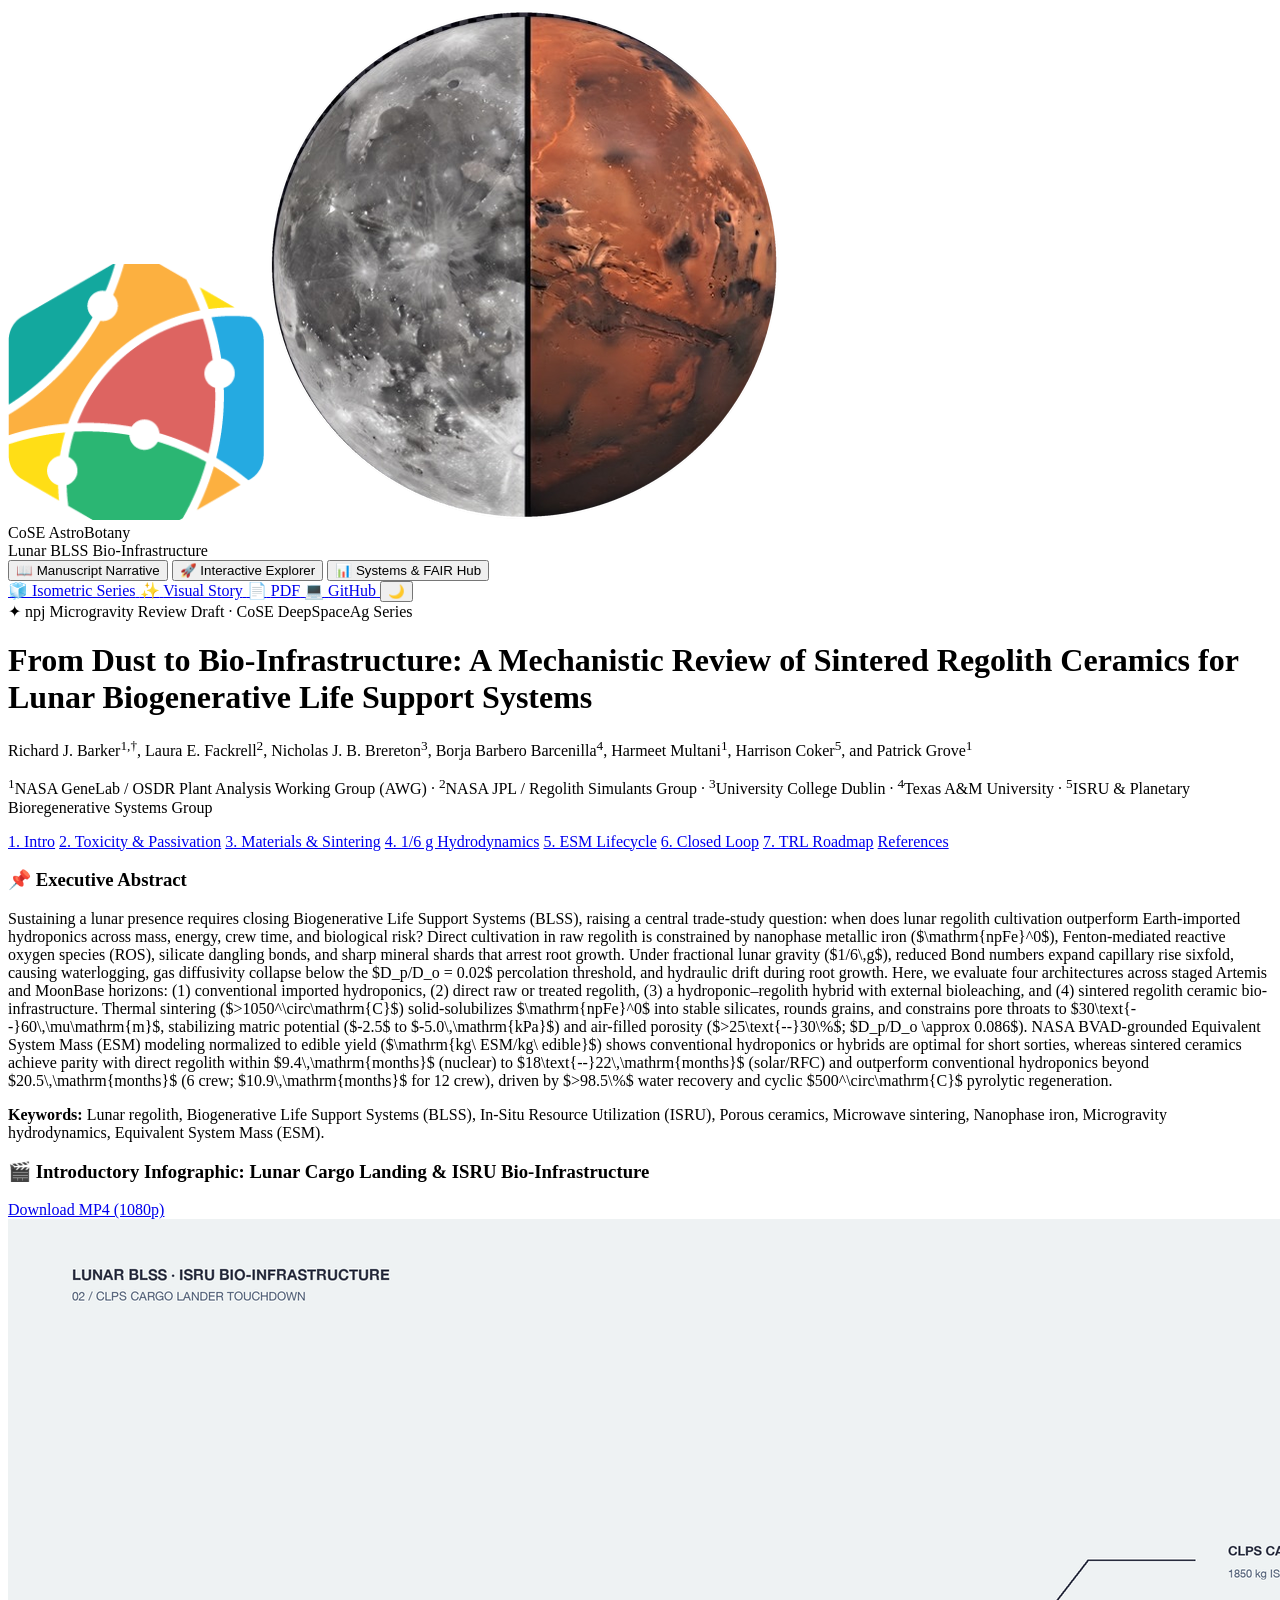
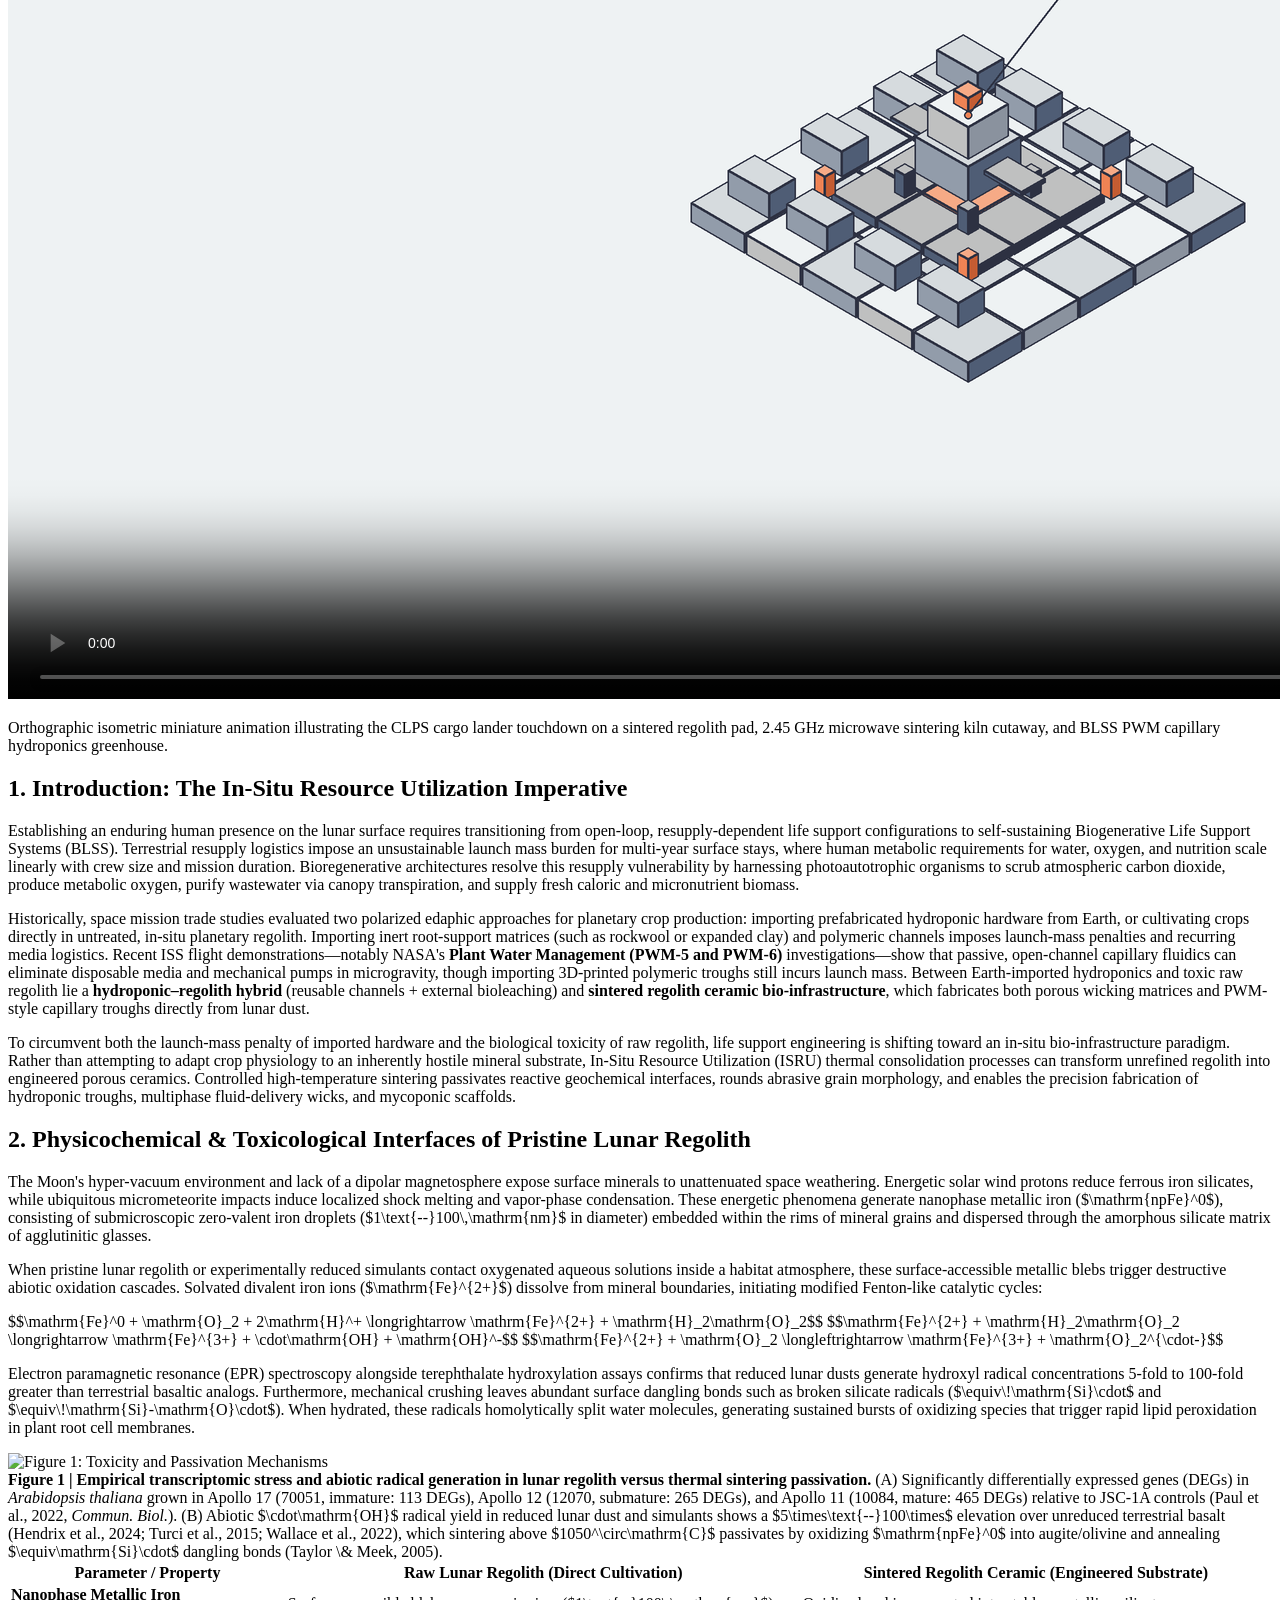
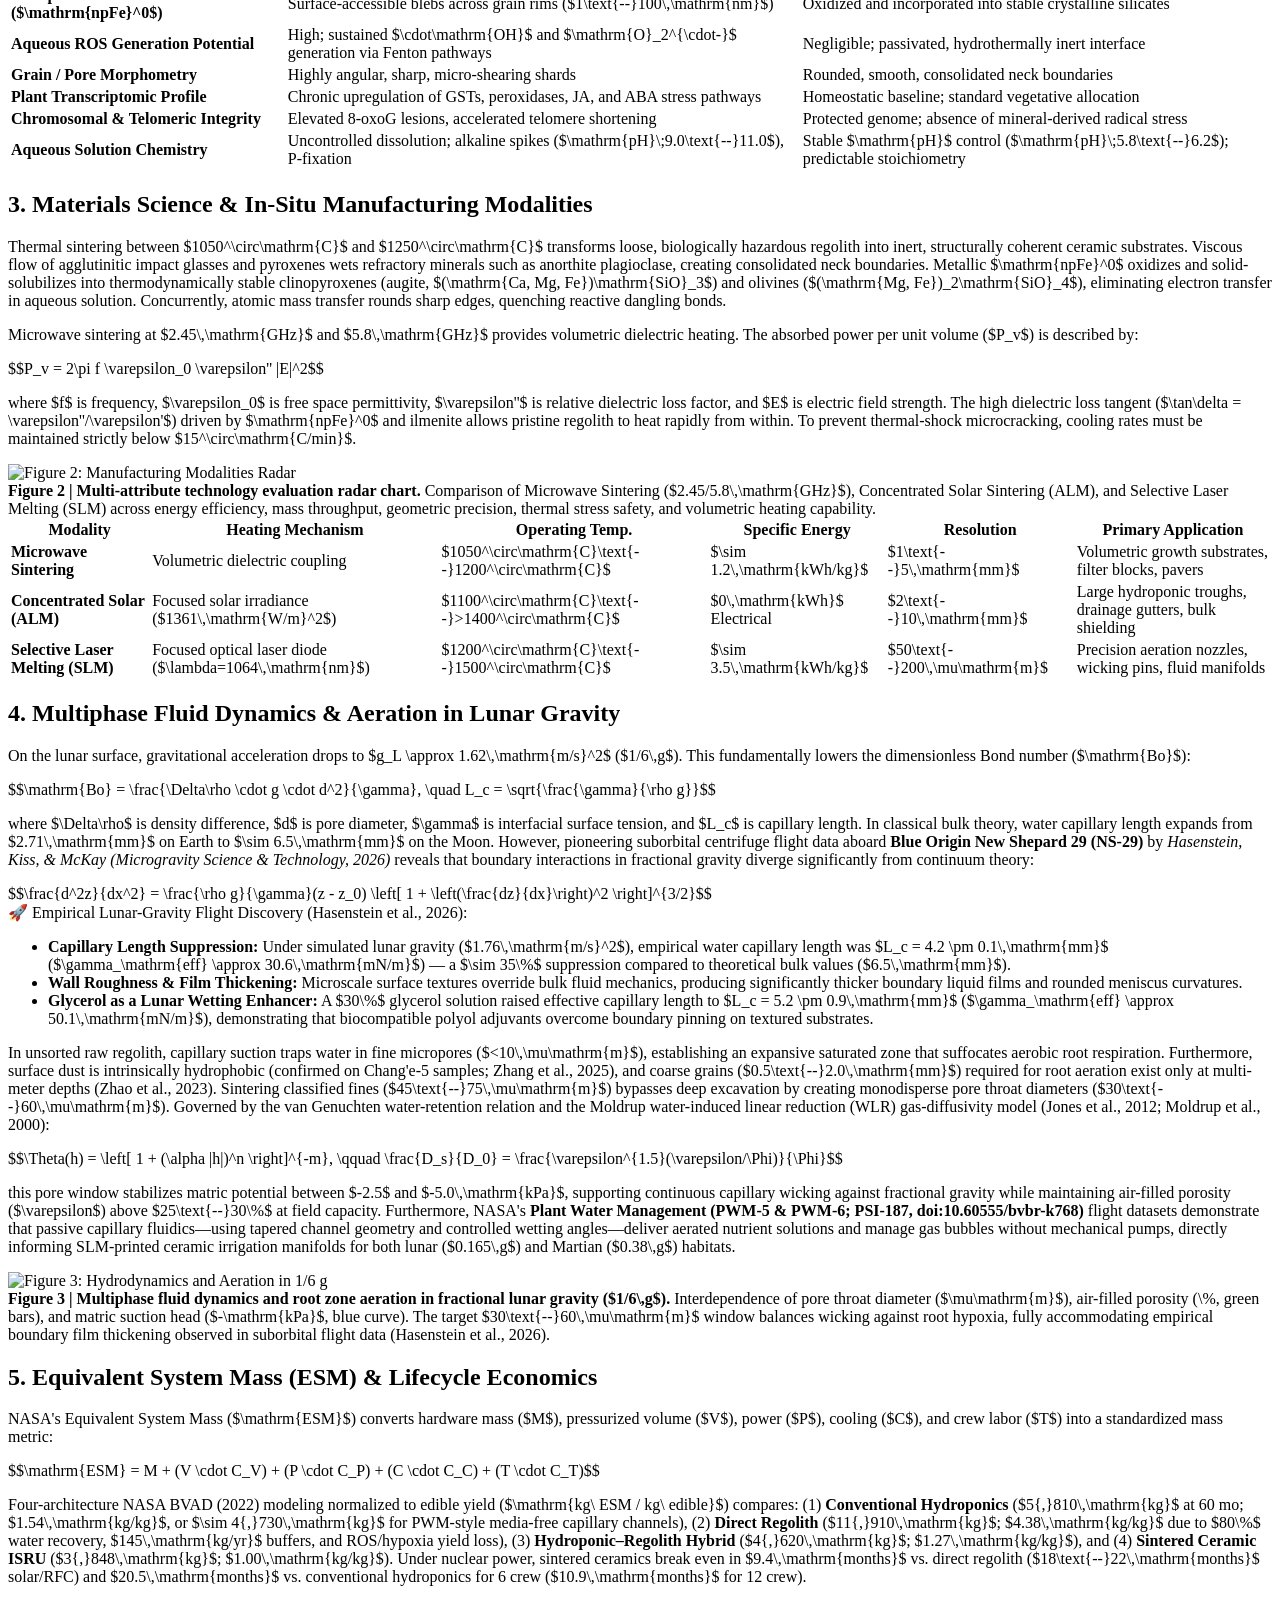
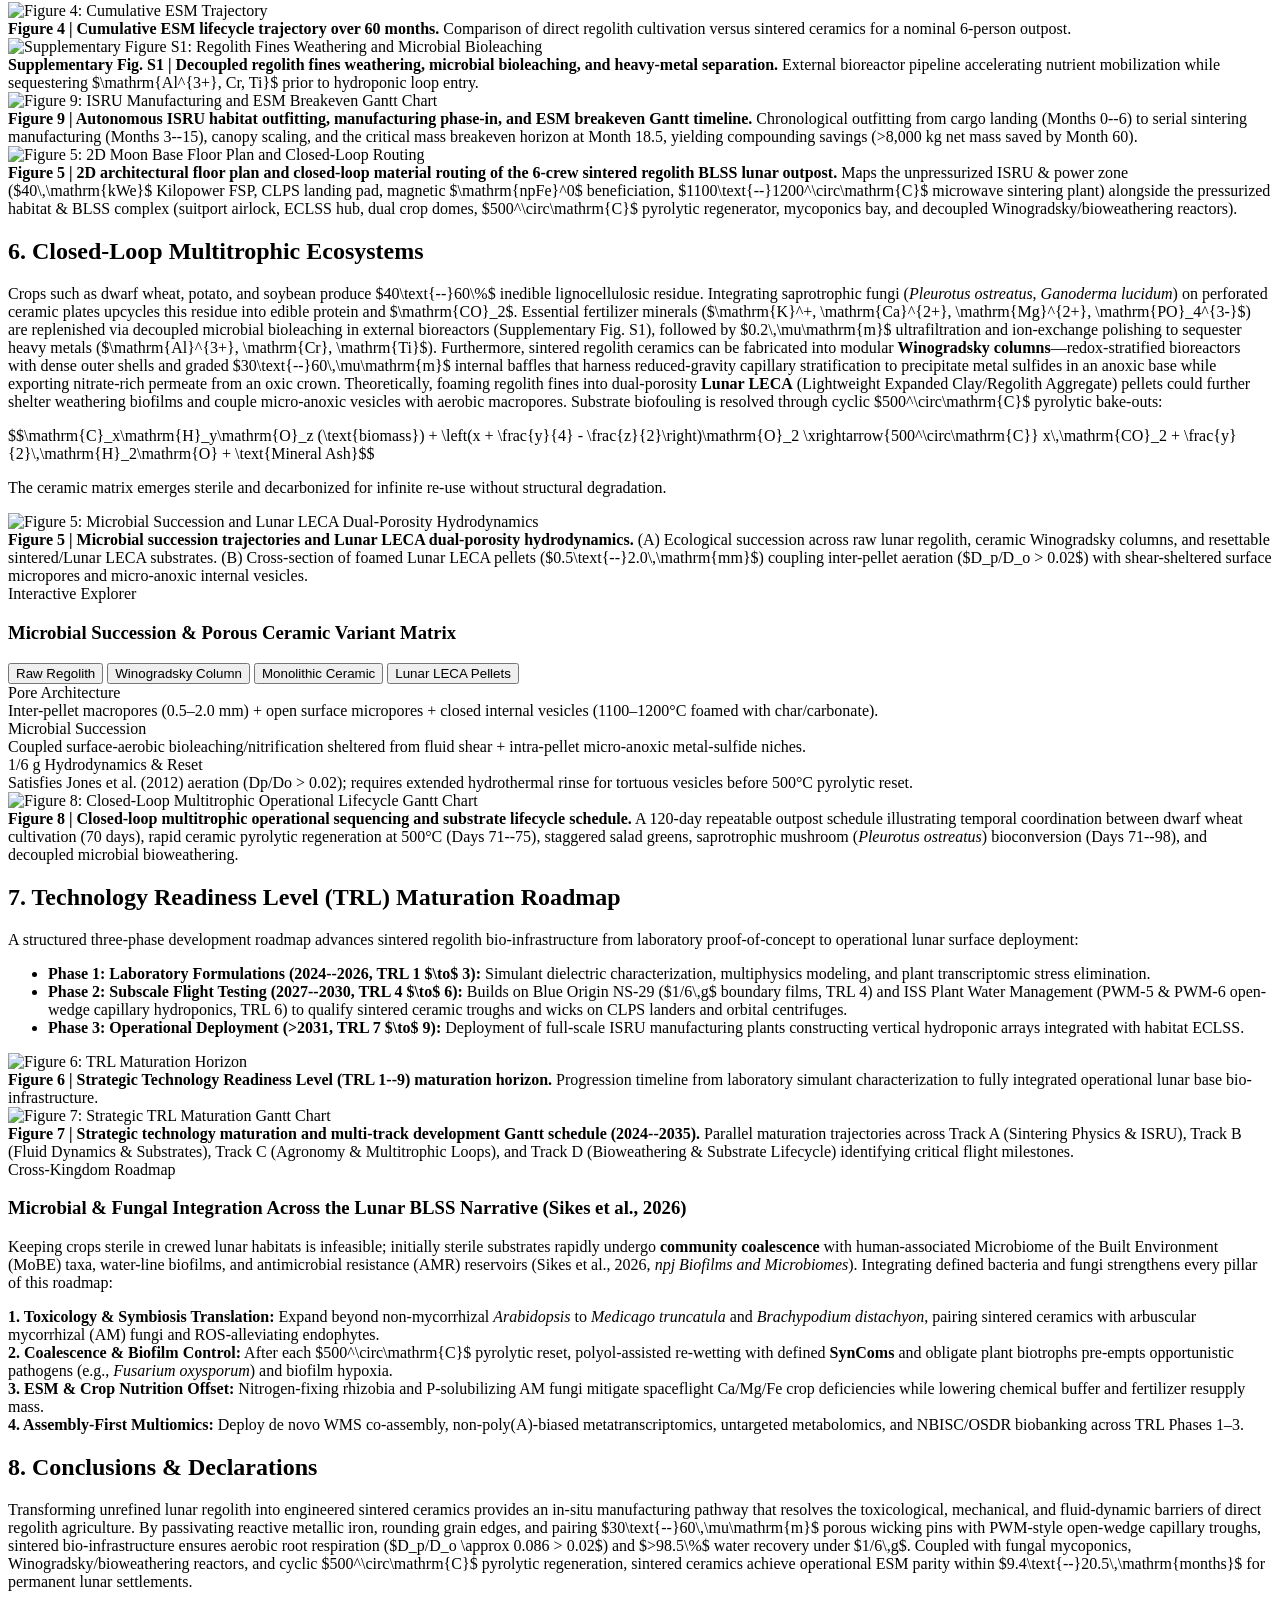
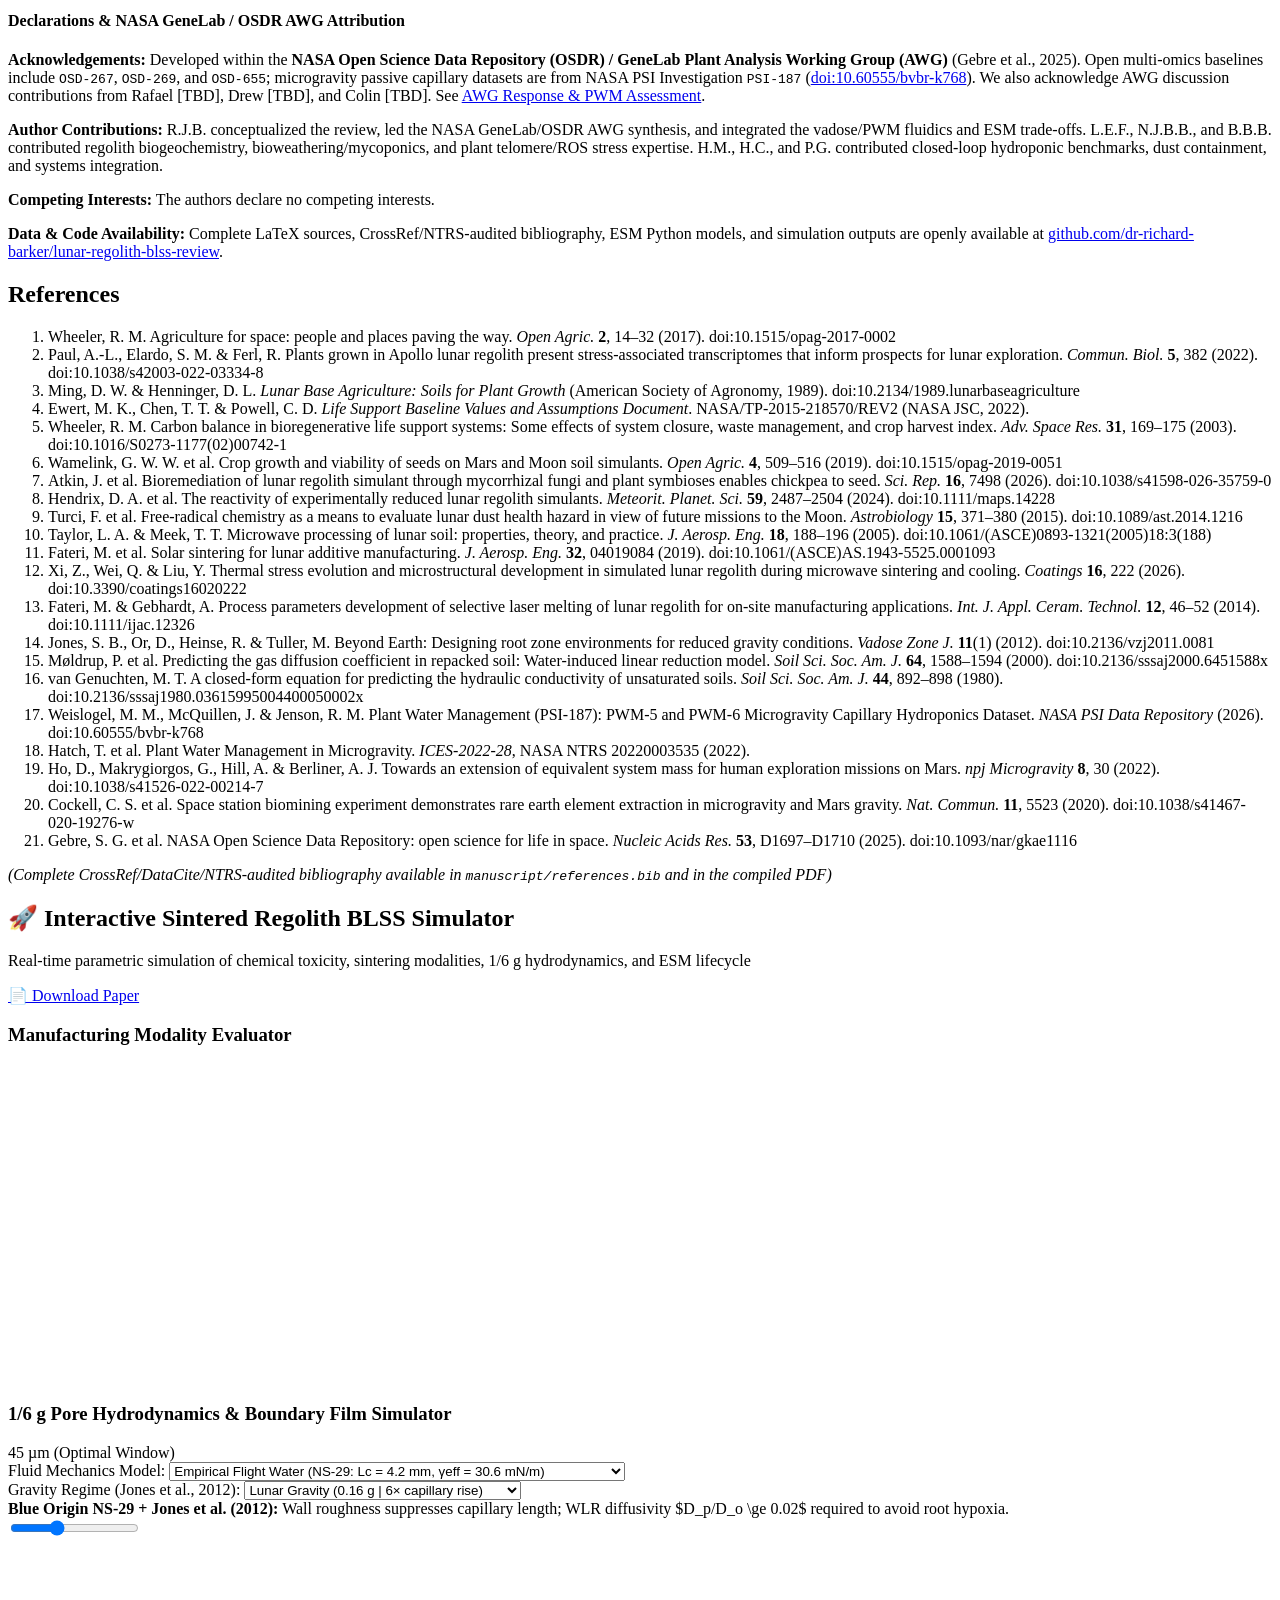
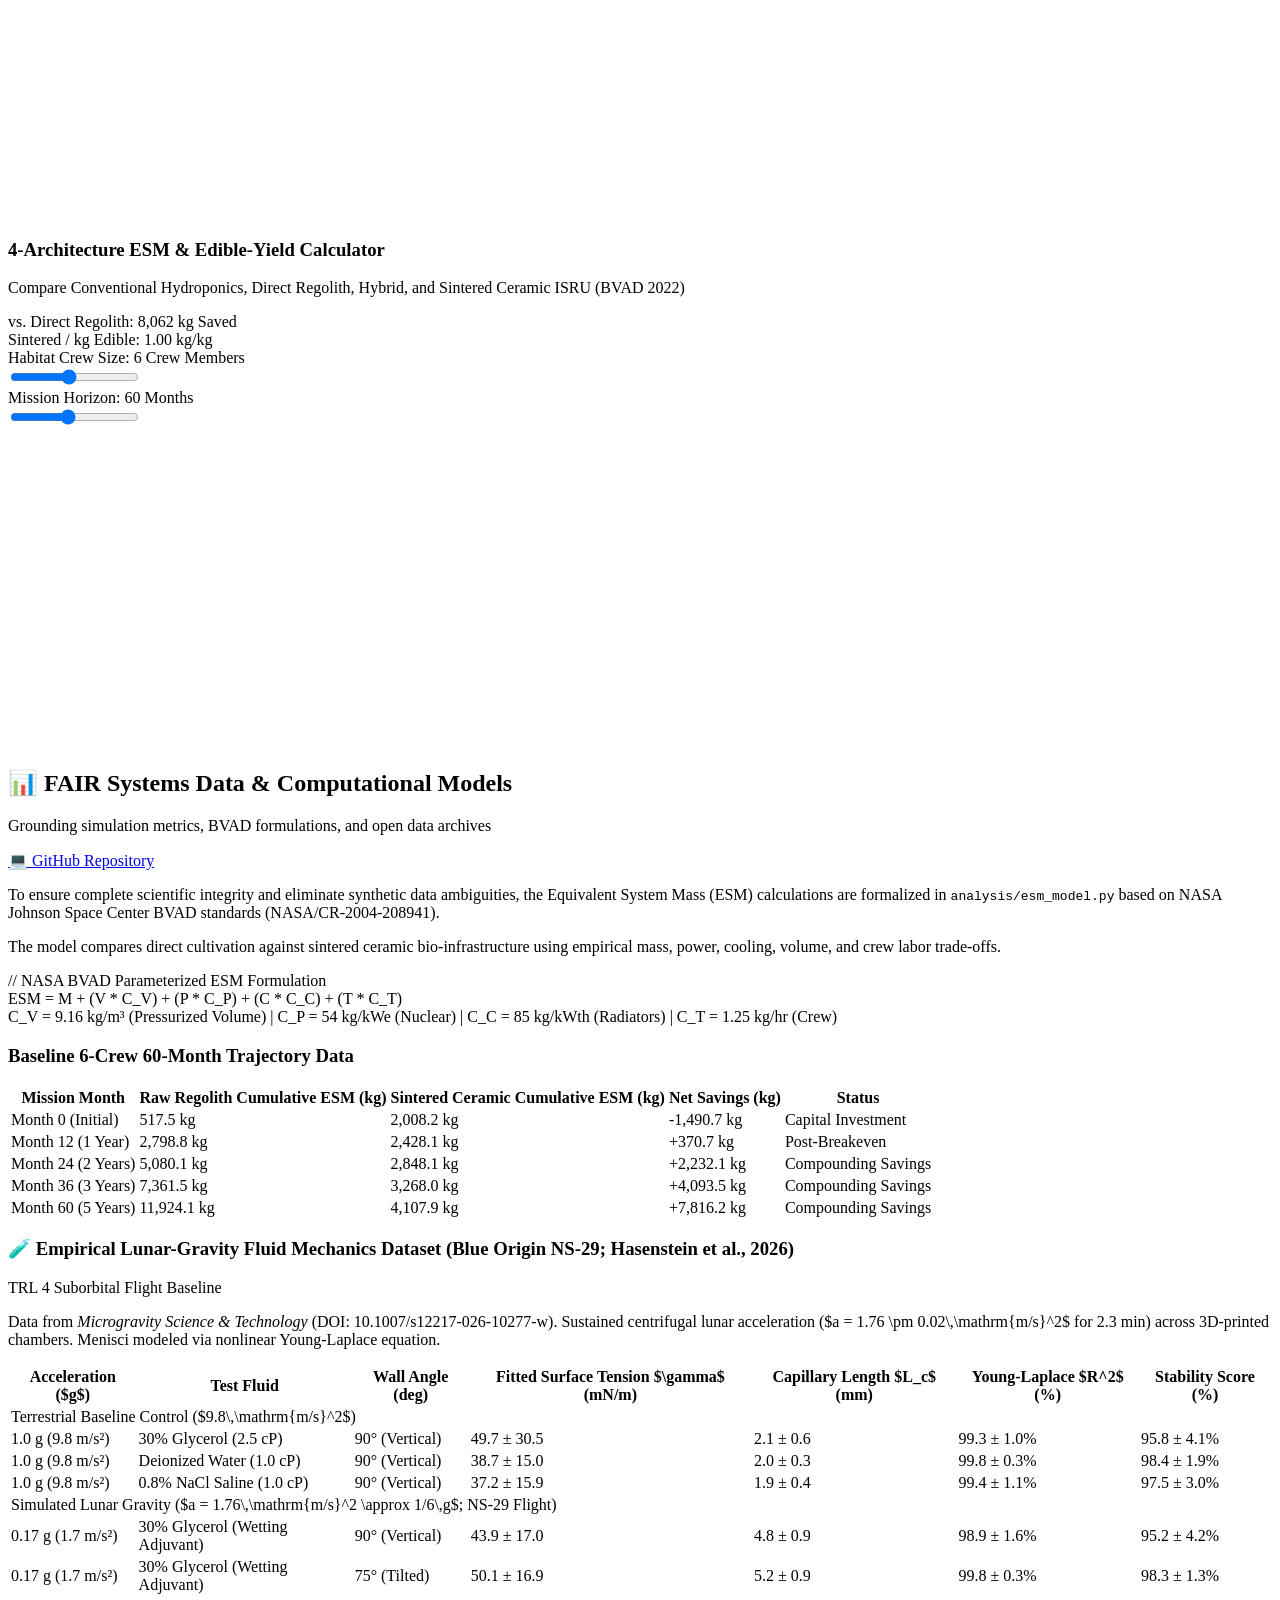
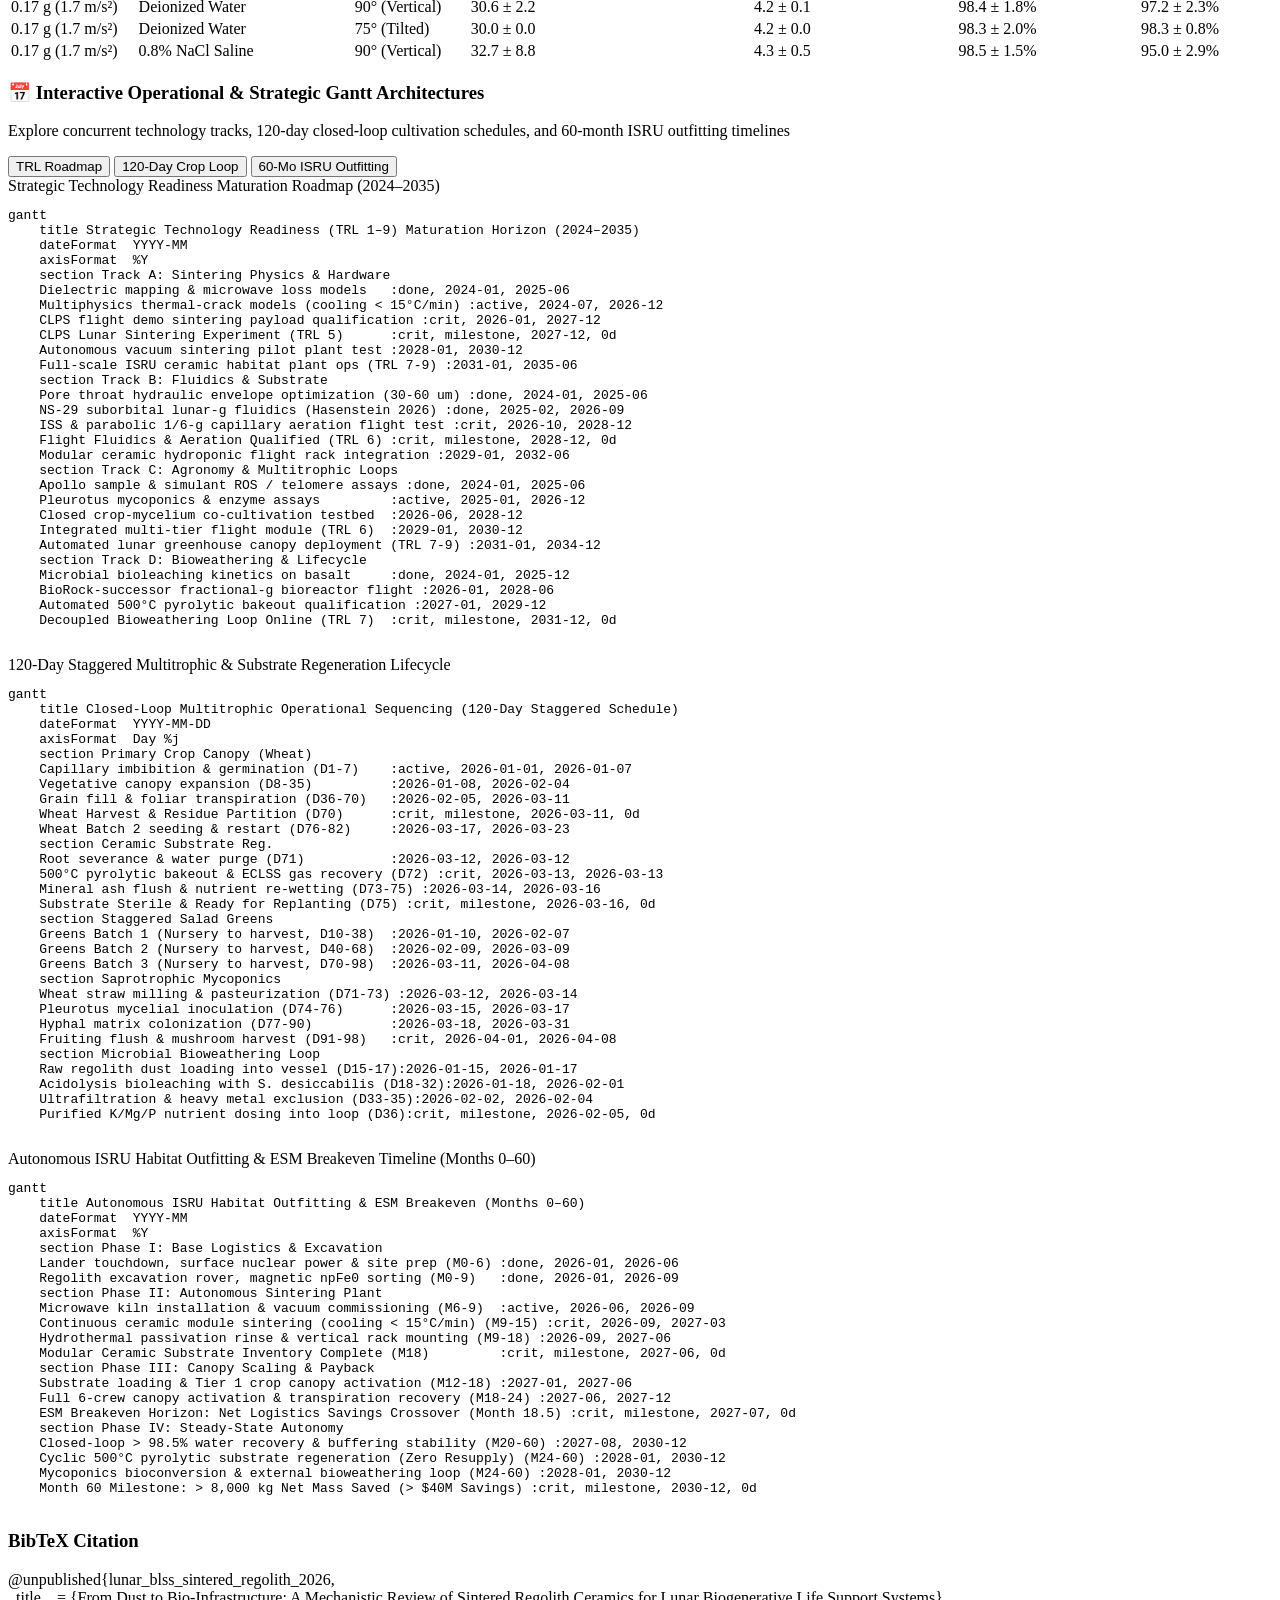
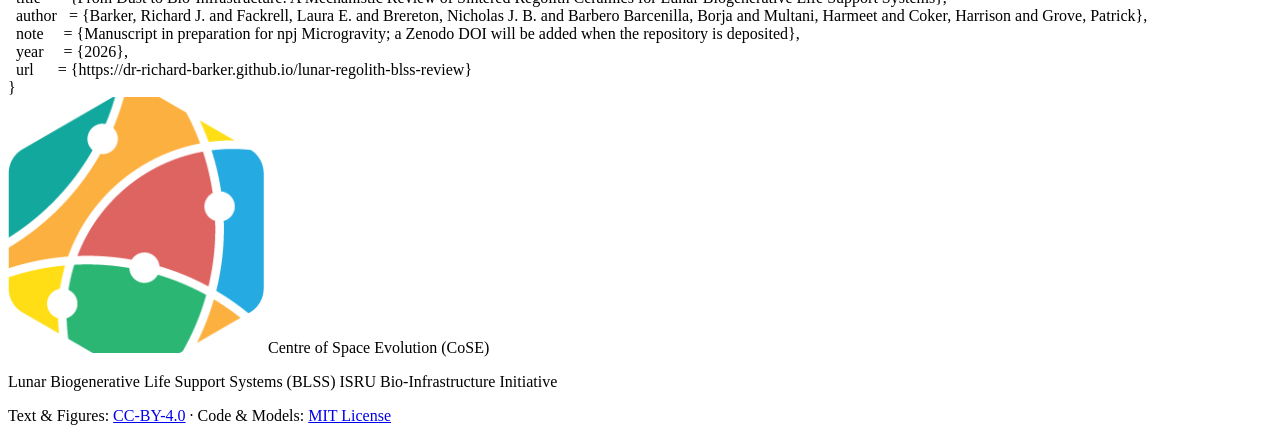
==== commit 598c1936: "Add 5-episode Isometric Miniature World series (docs/isometric.html)" ====
--- a/interactive/index.html
+++ b/interactive/index.html
@@ -103,6 +103,10 @@
 
             <!-- Right Actions -->
             <div class="flex items-center space-x-2.5">
+                <a href="isometric.html" class="flex items-center space-x-1.5 px-3 py-1.5 rounded-lg border border-orange-300 dark:border-orange-800 bg-orange-50 dark:bg-orange-950/60 text-orange-700 dark:text-orange-300 hover:bg-orange-100 dark:hover:bg-orange-900 transition text-xs font-bold">
+                    <span>🧊</span>
+                    <span class="hidden sm:inline">Isometric Series</span>
+                </a>
                 <a href="story.html" class="flex items-center space-x-1.5 px-3 py-1.5 rounded-lg border border-rose-300 dark:border-rose-800 bg-rose-50 dark:bg-rose-950/60 text-rose-700 dark:text-rose-300 hover:bg-rose-100 dark:hover:bg-rose-900 transition text-xs font-bold">
                     <span>✨</span>
                     <span class="hidden sm:inline">Visual Story</span>
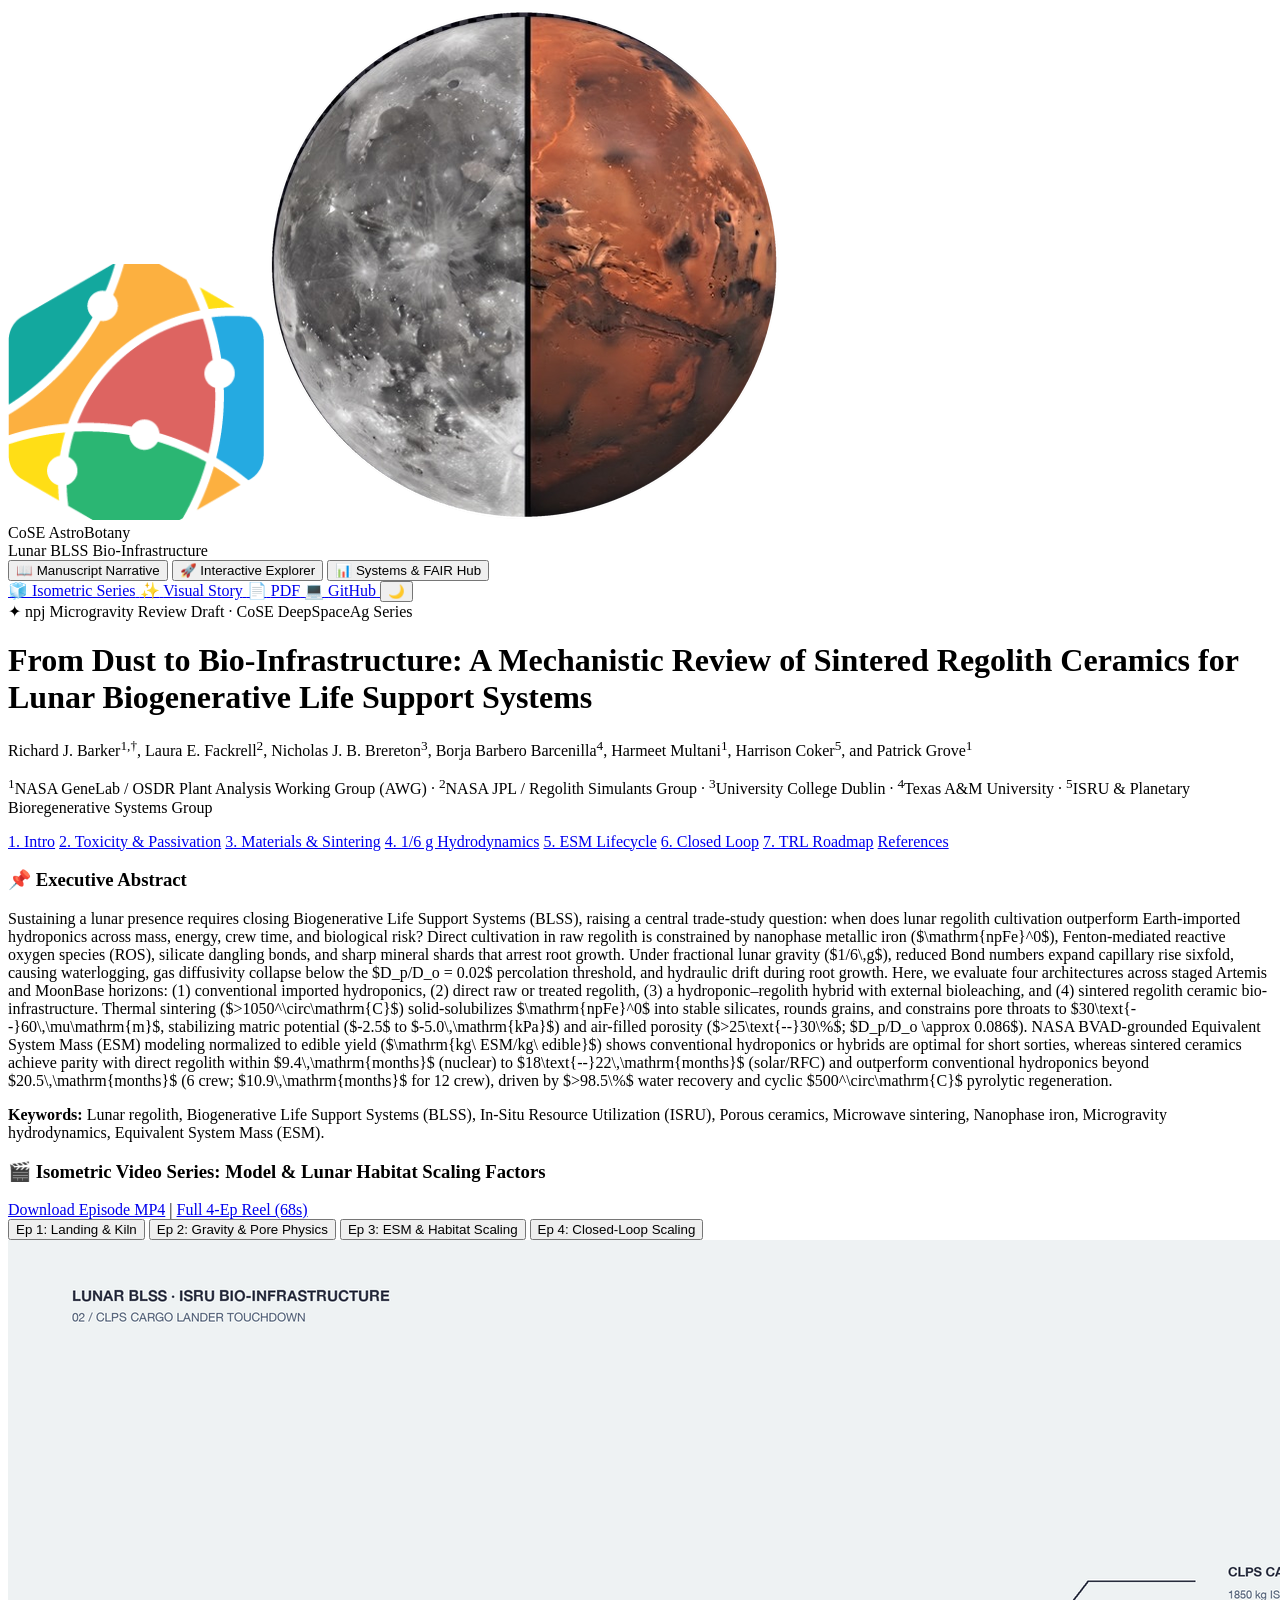
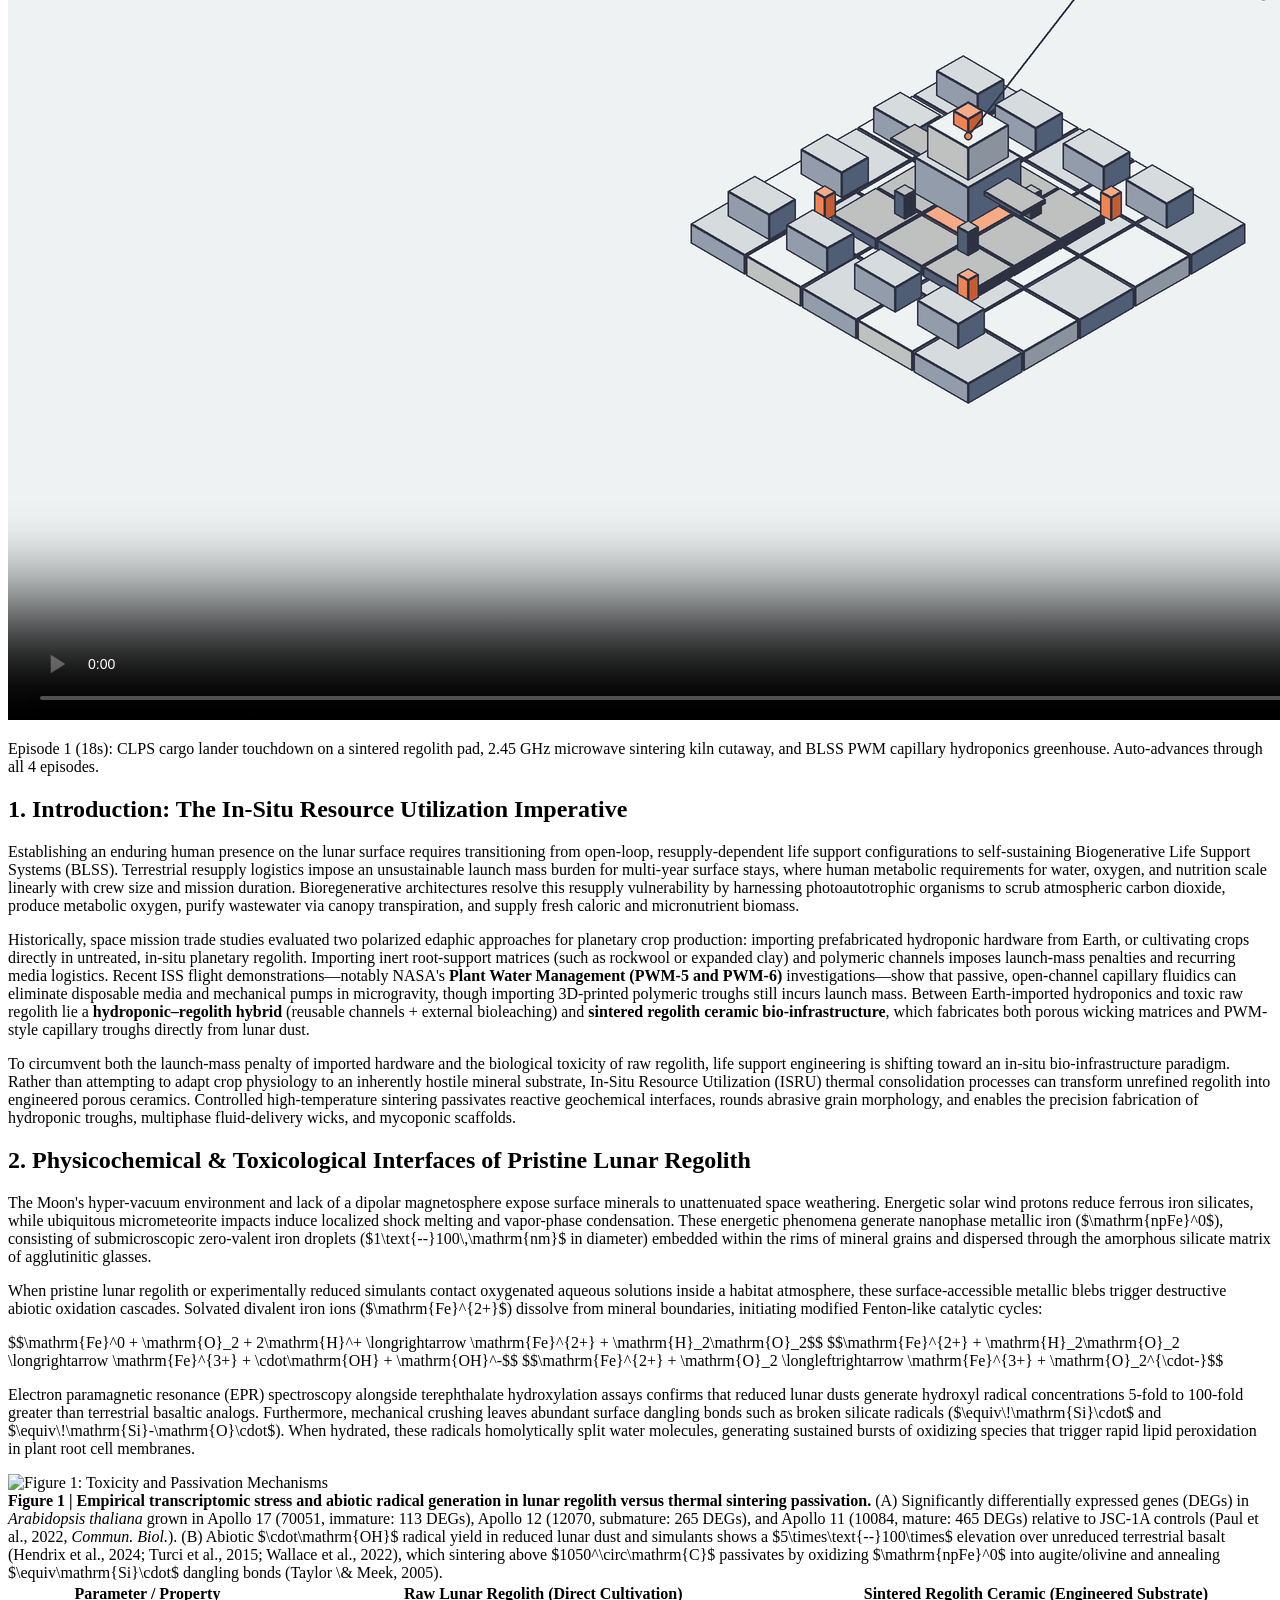
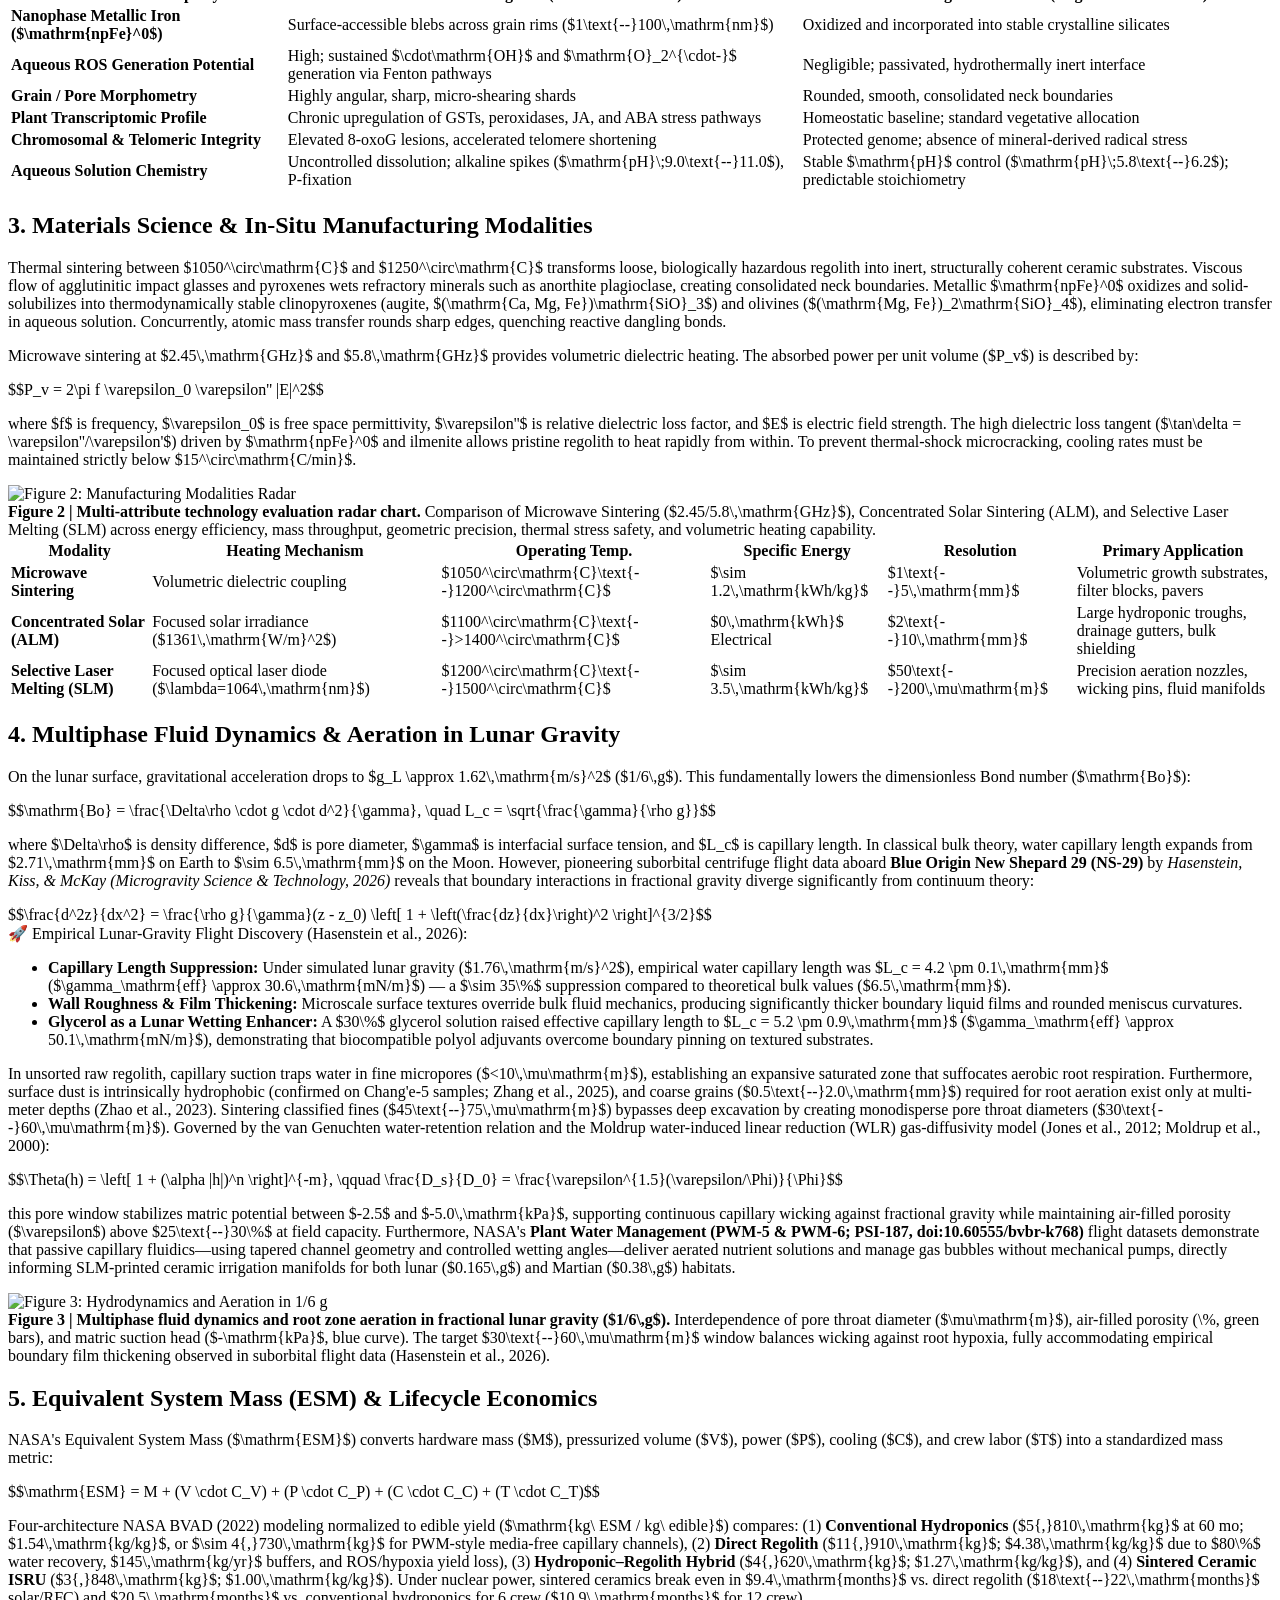
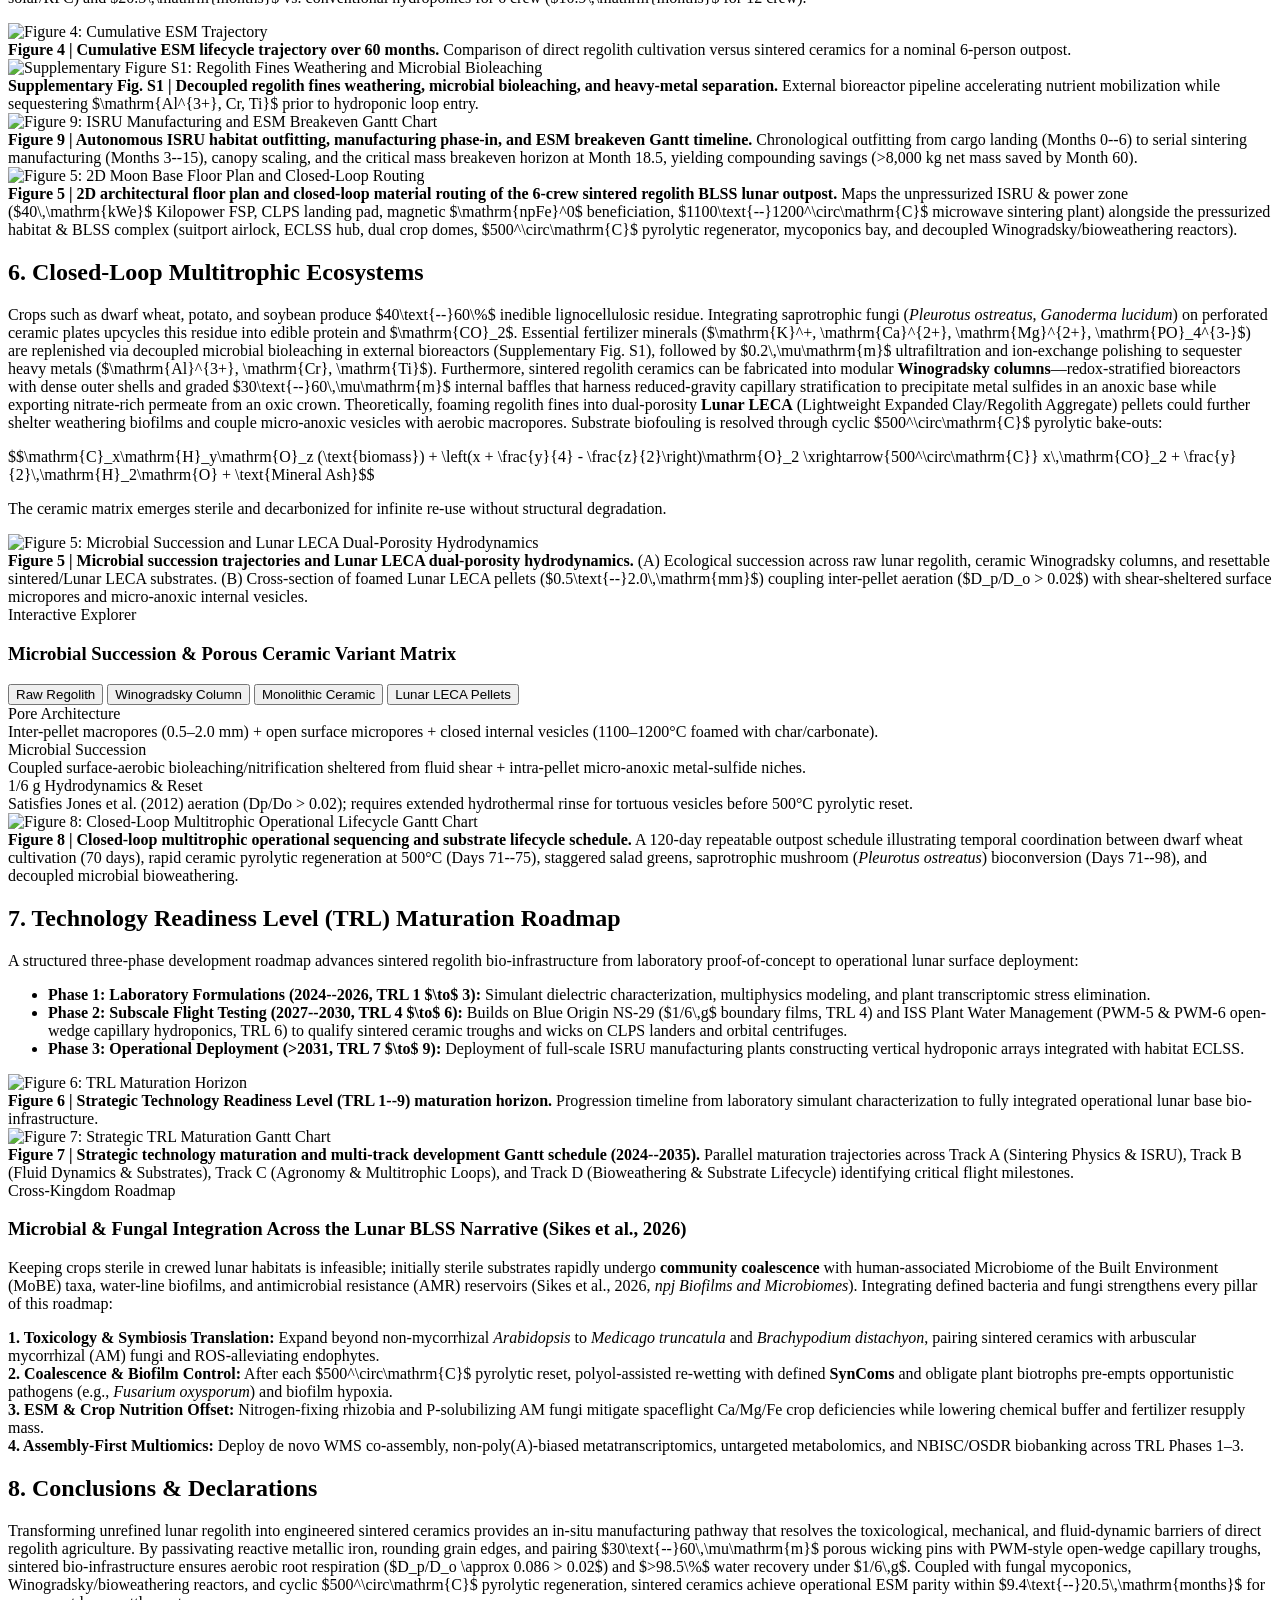
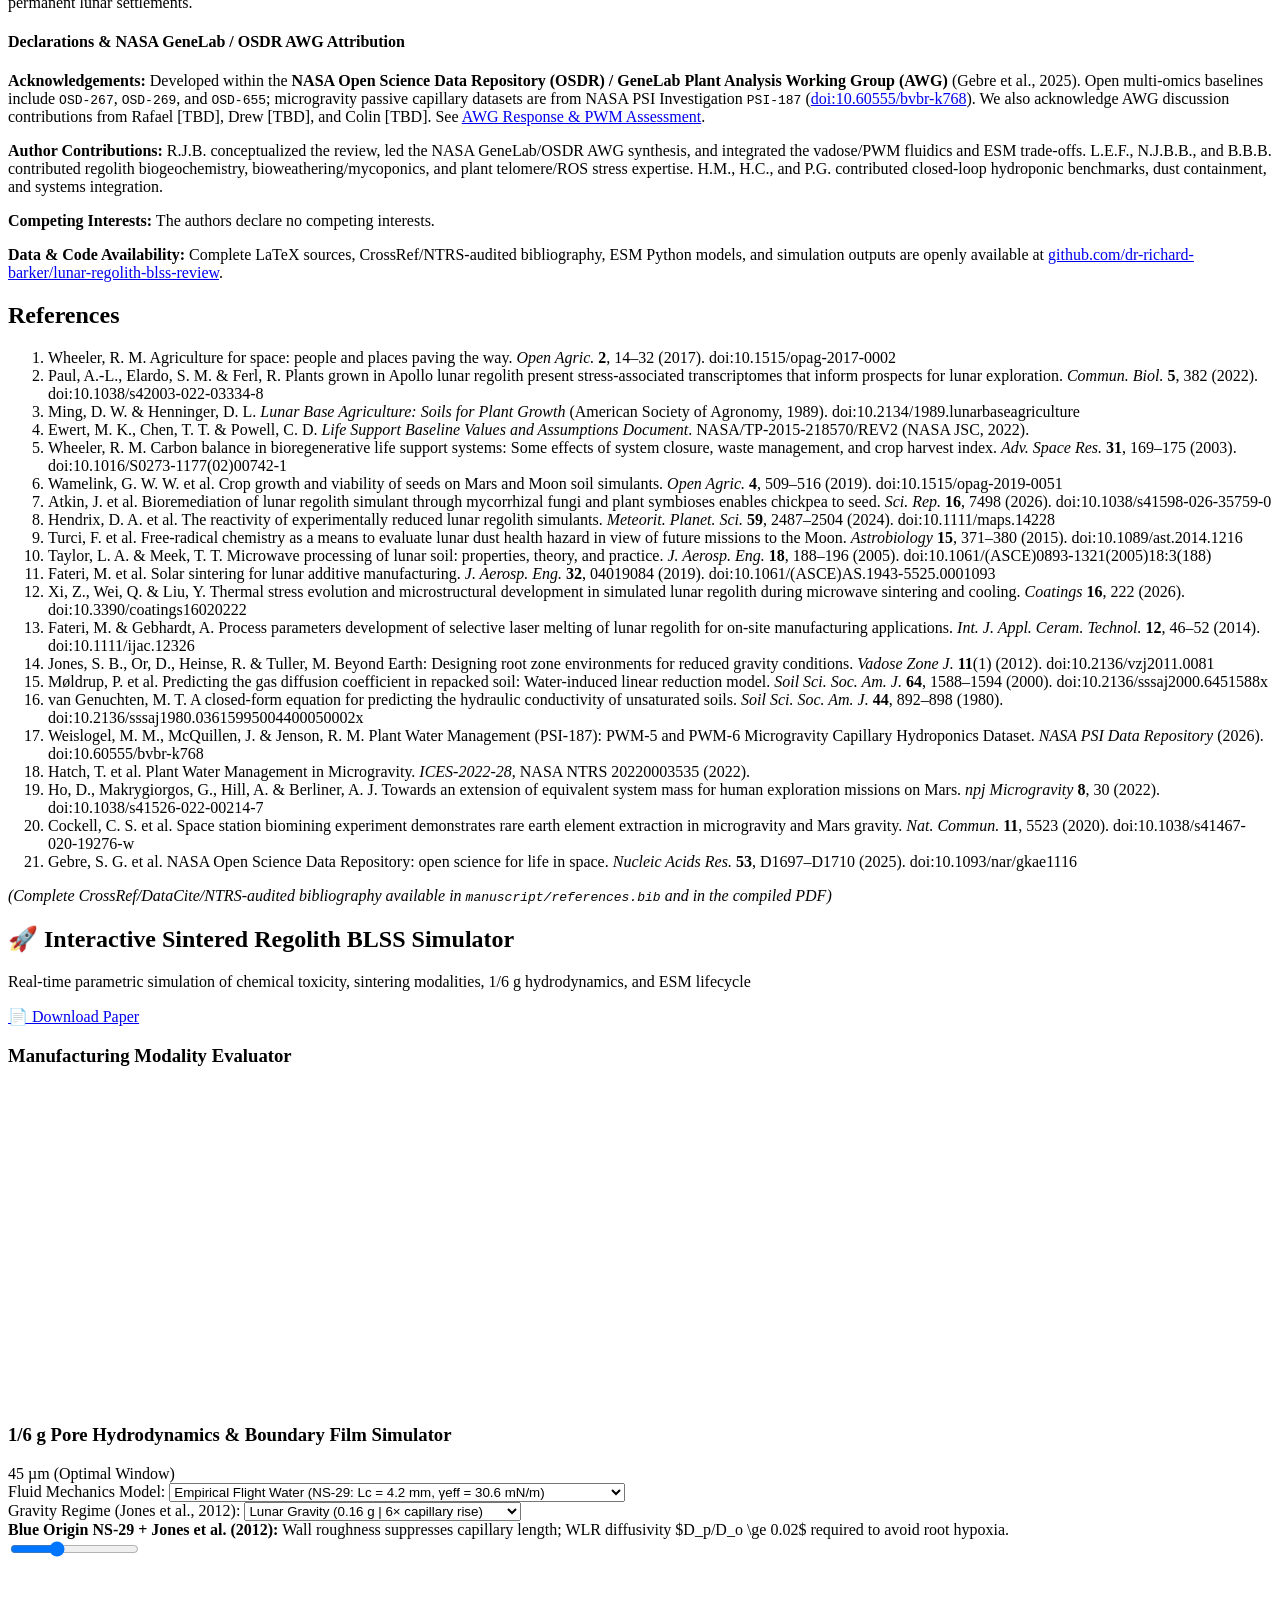
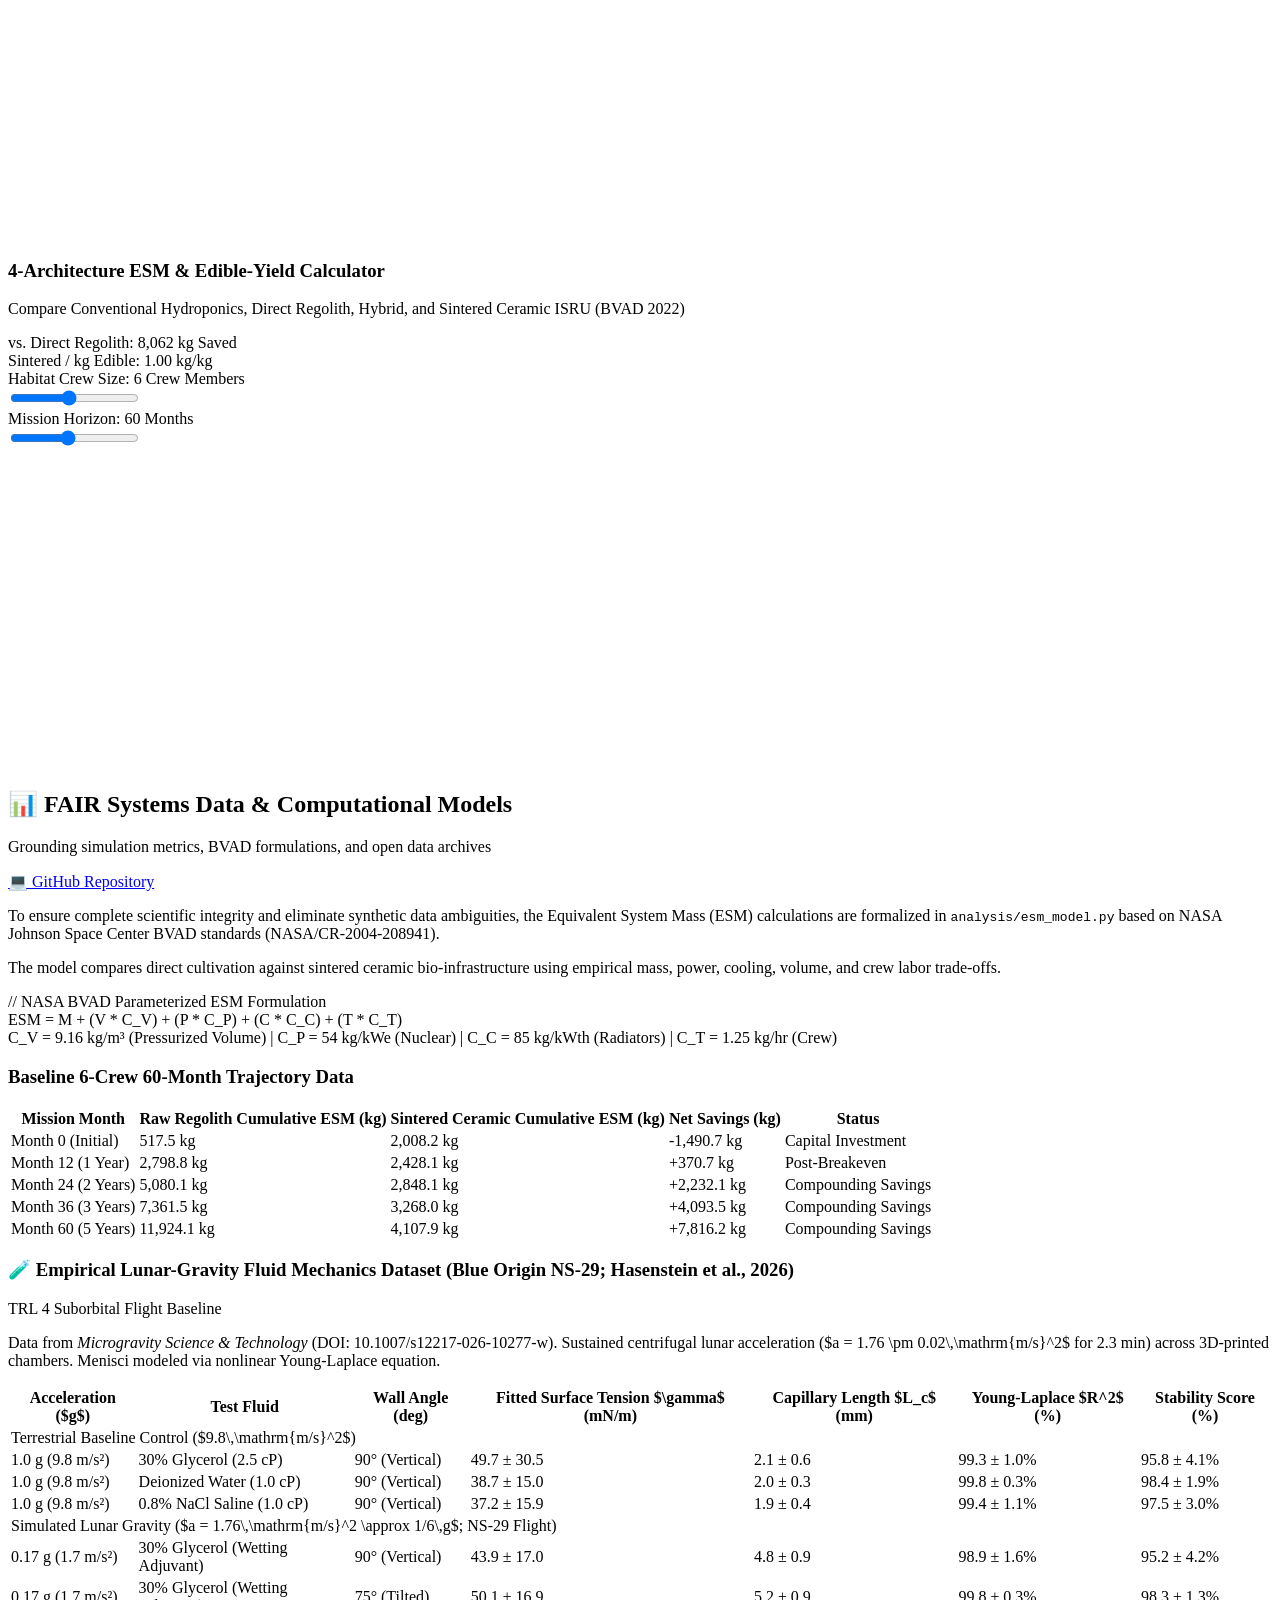
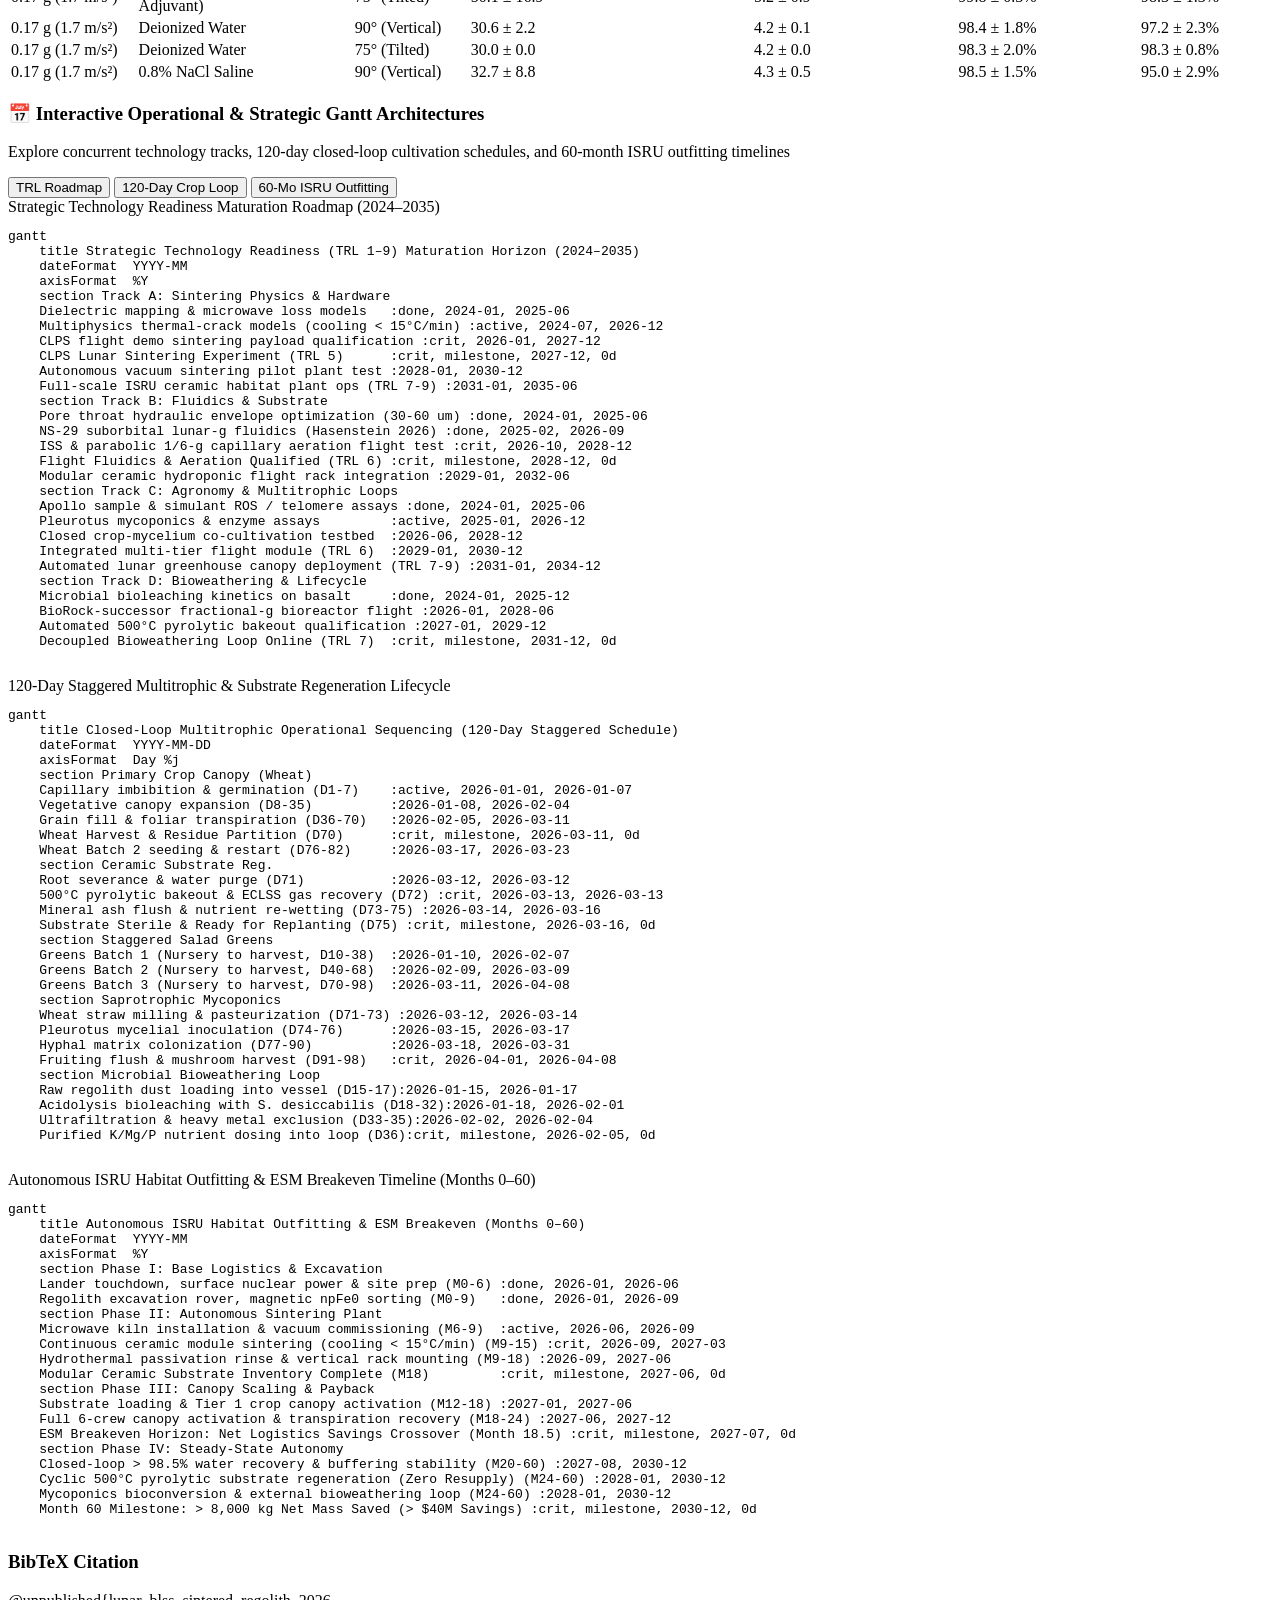
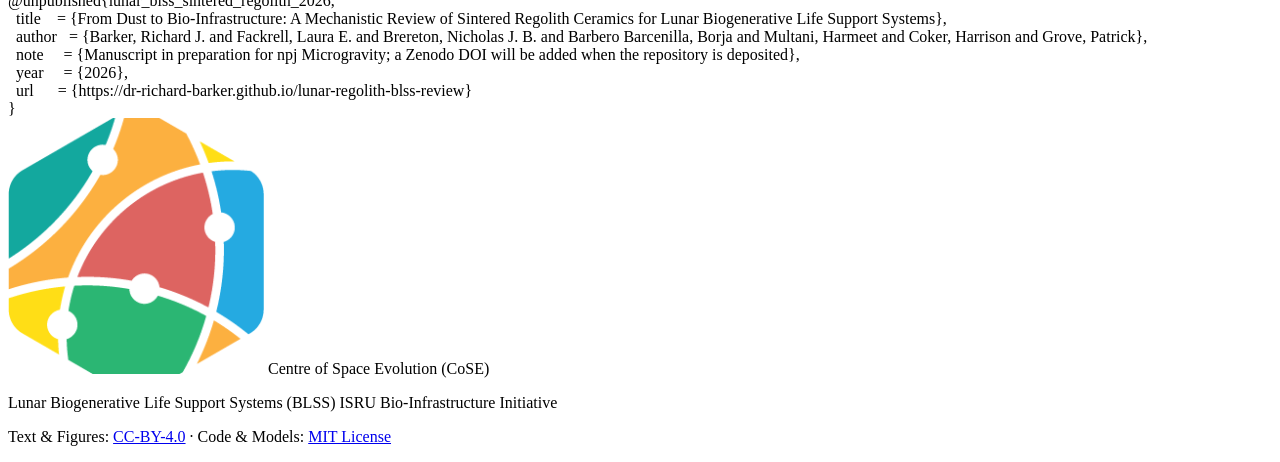
==== commit c5d759eb: "Add 4-episode isometric video series on ESM model and lunar habitat scaling factors" ====
--- a/interactive/index.html
+++ b/interactive/index.html
@@ -177,24 +177,77 @@
                 </div>
             </div>
 
-            <!-- Introductory Isometric Video Card -->
+            <!-- Introductory Isometric Video Series Card -->
             <div class="bg-white dark:bg-slate-900 border border-slate-200 dark:border-slate-800 rounded-2xl p-6 sm:p-8 shadow-xs space-y-4">
                 <div class="flex flex-wrap items-center justify-between gap-2">
                     <h3 class="text-xs font-black uppercase tracking-wider text-cose-blue dark:text-sky-400 flex items-center space-x-2">
                         <span>🎬</span>
-                        <span>Introductory Infographic: Lunar Cargo Landing &amp; ISRU Bio-Infrastructure</span>
+                        <span>Isometric Video Series: Model &amp; Lunar Habitat Scaling Factors</span>
                     </h3>
-                    <a href="assets/lunar_blss_intro.mp4" download class="text-xs font-semibold text-cose-blue hover:underline">Download MP4 (1080p)</a>
+                    <div class="flex items-center space-x-3 text-xs font-semibold">
+                        <a id="series-dl-link" href="assets/lunar_blss_intro.mp4" download class="text-cose-blue hover:underline">Download Episode MP4</a>
+                        <span class="text-slate-300 dark:text-slate-700">|</span>
+                        <a href="assets/lunar_blss_full_series.mp4" download class="text-cose-blue hover:underline">Full 4-Ep Reel (68s)</a>
+                    </div>
+                </div>
+                <div class="flex flex-wrap gap-2 text-xs font-semibold">
+                    <button type="button" onclick="selectEpisode(0, true)" id="ep-btn-0" class="px-3 py-1.5 rounded-lg bg-[#2d3142] text-white transition">Ep 1: Landing &amp; Kiln</button>
+                    <button type="button" onclick="selectEpisode(1, true)" id="ep-btn-1" class="px-3 py-1.5 rounded-lg bg-slate-100 dark:bg-slate-800 text-slate-700 dark:text-slate-300 hover:bg-slate-200 transition">Ep 2: Gravity &amp; Pore Physics</button>
+                    <button type="button" onclick="selectEpisode(2, true)" id="ep-btn-2" class="px-3 py-1.5 rounded-lg bg-slate-100 dark:bg-slate-800 text-slate-700 dark:text-slate-300 hover:bg-slate-200 transition">Ep 3: ESM &amp; Habitat Scaling</button>
+                    <button type="button" onclick="selectEpisode(3, true)" id="ep-btn-3" class="px-3 py-1.5 rounded-lg bg-slate-100 dark:bg-slate-800 text-slate-700 dark:text-slate-300 hover:bg-slate-200 transition">Ep 4: Closed-Loop Scaling</button>
                 </div>
                 <div class="rounded-xl overflow-hidden border border-slate-200 dark:border-slate-700 bg-[#eef2f3]">
-                    <video controls playsinline preload="metadata" poster="assets/lunar_blss_intro_poster.png" class="w-full h-auto block">
-                        <source src="assets/lunar_blss_intro.mp4" type="video/mp4">
+                    <video id="series-player" controls playsinline preload="metadata" poster="assets/lunar_blss_intro_poster.png" class="w-full h-auto block">
+                        <source id="series-source" src="assets/lunar_blss_intro.mp4" type="video/mp4">
                         Your browser does not support the HTML5 video tag.
                     </video>
                 </div>
-                <p class="text-xs text-slate-500 dark:text-slate-400 font-sans">
-                    Orthographic isometric miniature animation illustrating the CLPS cargo lander touchdown on a sintered regolith pad, 2.45 GHz microwave sintering kiln cutaway, and BLSS PWM capillary hydroponics greenhouse.
+                <p id="series-caption" class="text-xs text-slate-500 dark:text-slate-400 font-sans">
+                    Episode 1 (18s): CLPS cargo lander touchdown on a sintered regolith pad, 2.45 GHz microwave sintering kiln cutaway, and BLSS PWM capillary hydroponics greenhouse. Auto-advances through all 4 episodes.
                 </p>
+                <script>
+                    (function() {
+                        const episodes = [
+                            { src: 'assets/lunar_blss_intro.mp4', poster: 'assets/lunar_blss_intro_poster.png', caption: 'Episode 1 (18s): CLPS cargo lander touchdown on a sintered regolith pad, 2.45 GHz microwave sintering kiln cutaway, and BLSS PWM capillary hydroponics greenhouse. Auto-advances through all 4 episodes.' },
+                            { src: 'assets/ep2_vadose_capillary_physics.mp4', poster: 'assets/ep2_poster.png', caption: 'Episode 2 (16s): Vadose zone pore-scale cutaway, Earth (1.0g) vs Mars (0.38g) vs Moon (0.165g) capillary rise scaling, and PWM (PSI-187) passive capillary fluidics.' },
+                            { src: 'assets/ep3_esm_habitat_scaling.mp4', poster: 'assets/ep3_poster.png', caption: 'Episode 3 (18s): NASA BVAD ESM equation anatomy, crew scaling (3/6/12 crew -> 15.4/9.4/6.5 mo breakeven), nuclear vs solar power scaling, and 4-architecture mission horizon crossover.' },
+                            { src: 'assets/ep4_closed_loop_scaling.mp4', poster: 'assets/ep4_poster.png', caption: 'Episode 4 (16s): 500 °C pyrolytic ceramic regeneration, saprotrophic mycoponics straw upcycling, and external BioRock/LECA tailings valorization.' }
+                        ];
+                        let currentEp = 0;
+                        window.selectEpisode = function(idx, autoplay) {
+                            currentEp = idx;
+                            const ep = episodes[idx];
+                            const vid = document.getElementById('series-player');
+                            const src = document.getElementById('series-source');
+                            const cap = document.getElementById('series-caption');
+                            const dl = document.getElementById('series-dl-link');
+                            if (!vid || !src) return;
+                            src.src = ep.src;
+                            vid.poster = ep.poster;
+                            vid.load();
+                            if (autoplay) vid.play().catch(() => {});
+                            if (cap) cap.textContent = ep.caption;
+                            if (dl) dl.href = ep.src;
+                            episodes.forEach((_, i) => {
+                                const btn = document.getElementById('ep-btn-' + i);
+                                if (!btn) return;
+                                btn.className = i === idx
+                                    ? 'px-3 py-1.5 rounded-lg bg-[#2d3142] text-white transition'
+                                    : 'px-3 py-1.5 rounded-lg bg-slate-100 dark:bg-slate-800 text-slate-700 dark:text-slate-300 hover:bg-slate-200 transition';
+                            });
+                        };
+                        document.addEventListener('DOMContentLoaded', () => {
+                            const vid = document.getElementById('series-player');
+                            if (vid) {
+                                vid.addEventListener('ended', () => {
+                                    if (currentEp + 1 < episodes.length) {
+                                        window.selectEpisode(currentEp + 1, true);
+                                    }
+                                });
+                            }
+                        });
+                    })();
+                </script>
             </div>
 
             <!-- Narrative Content -->
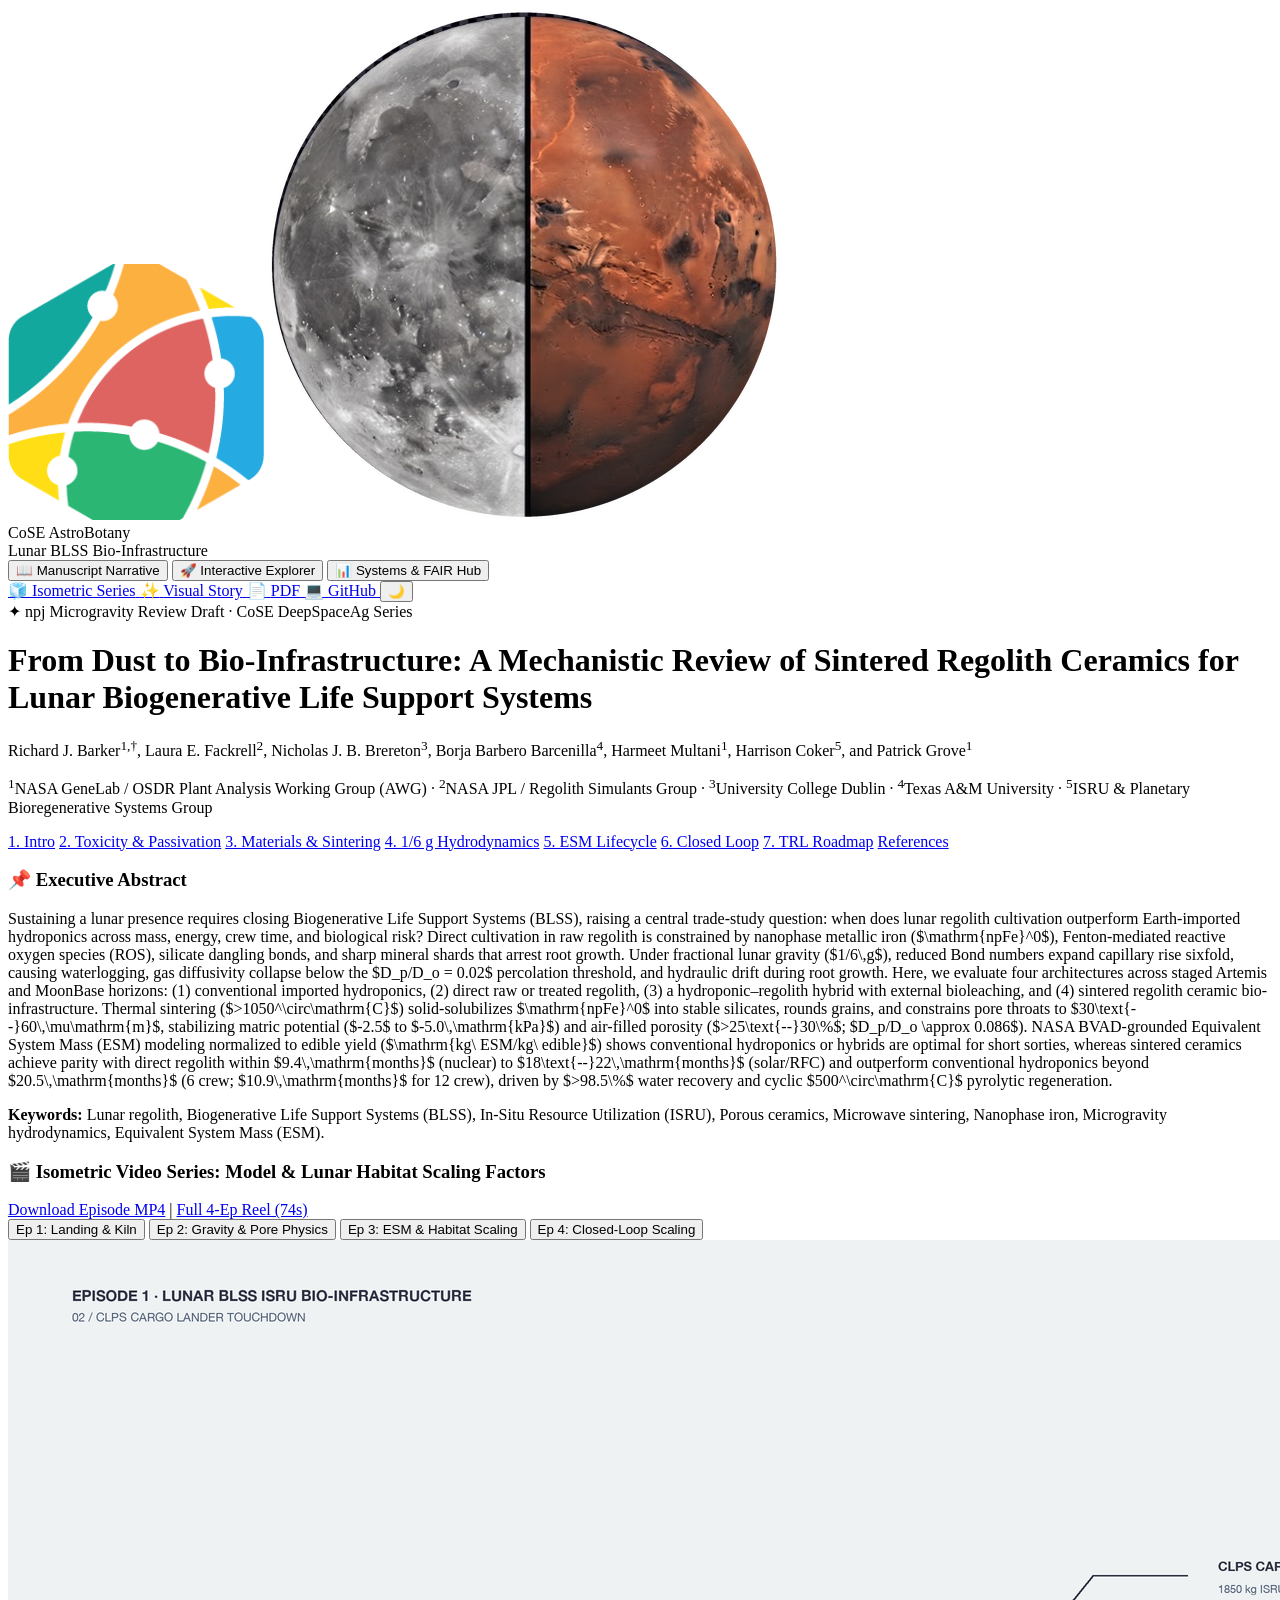
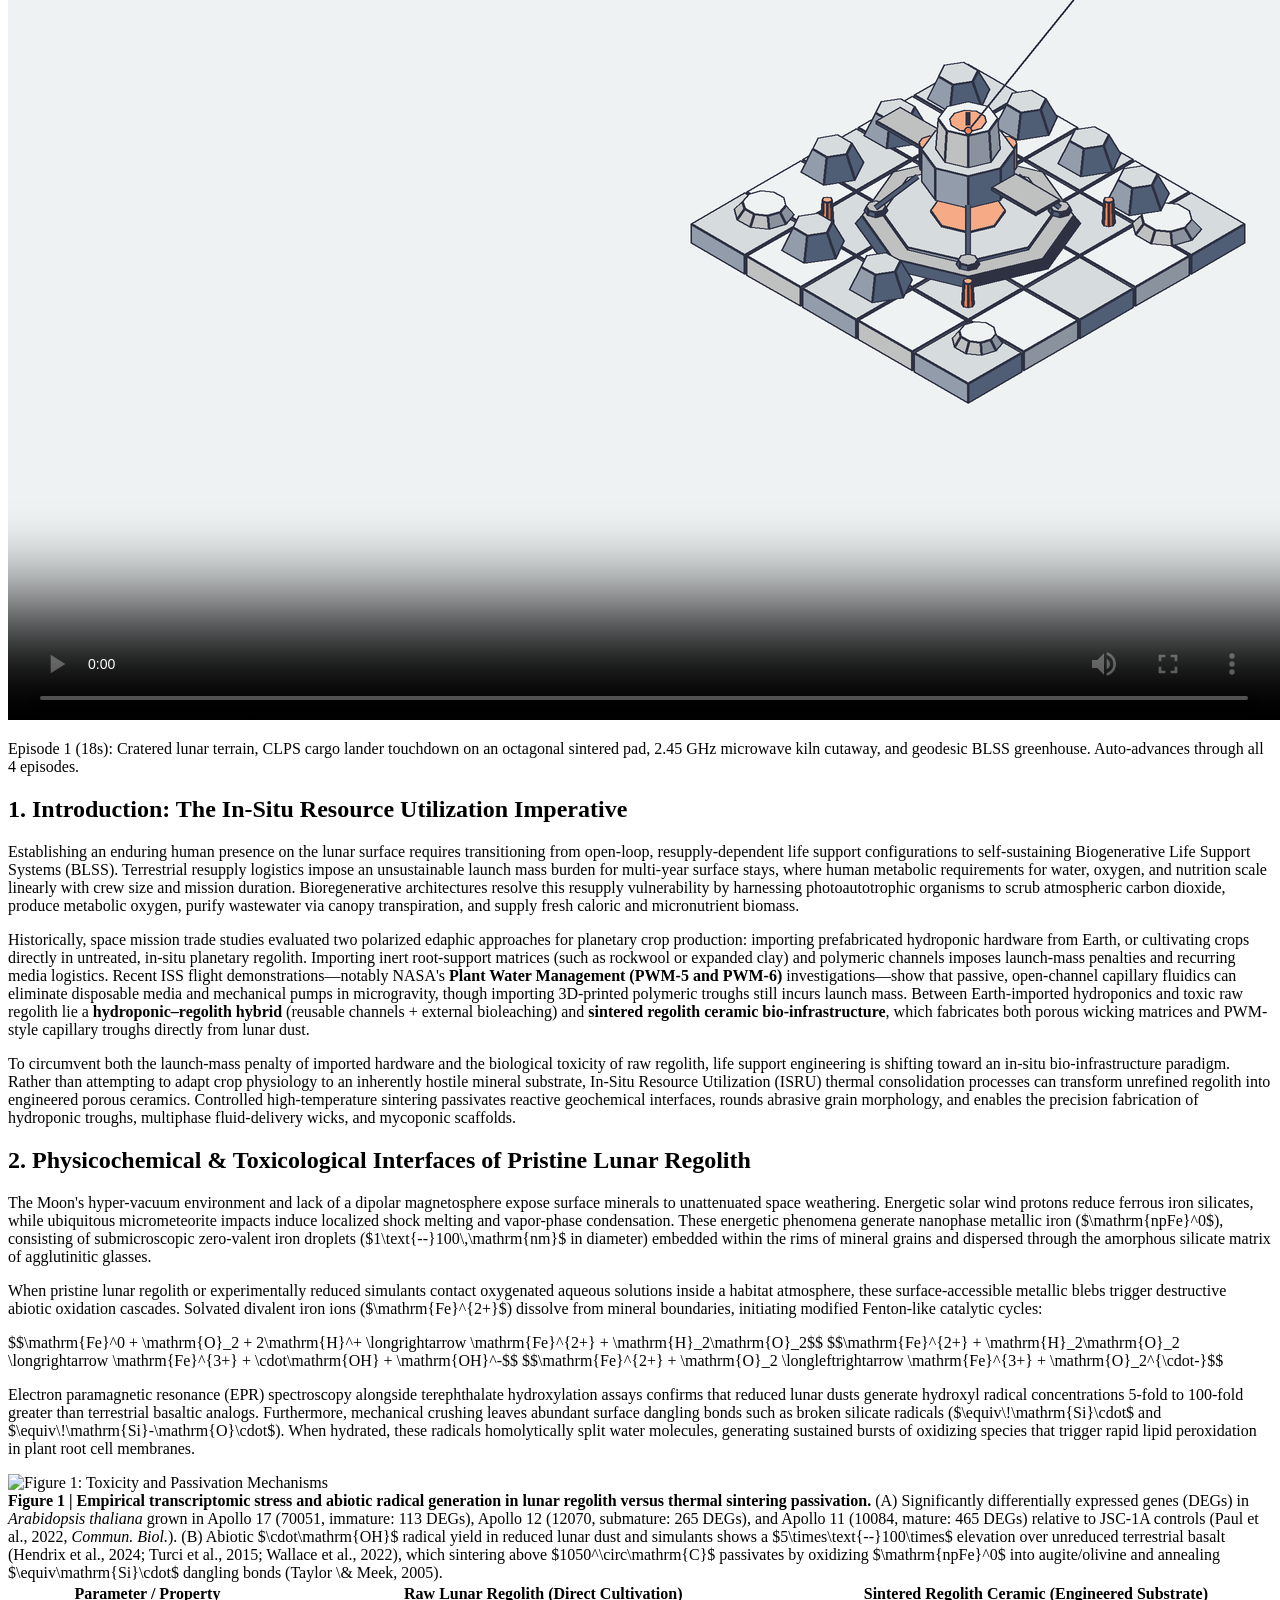
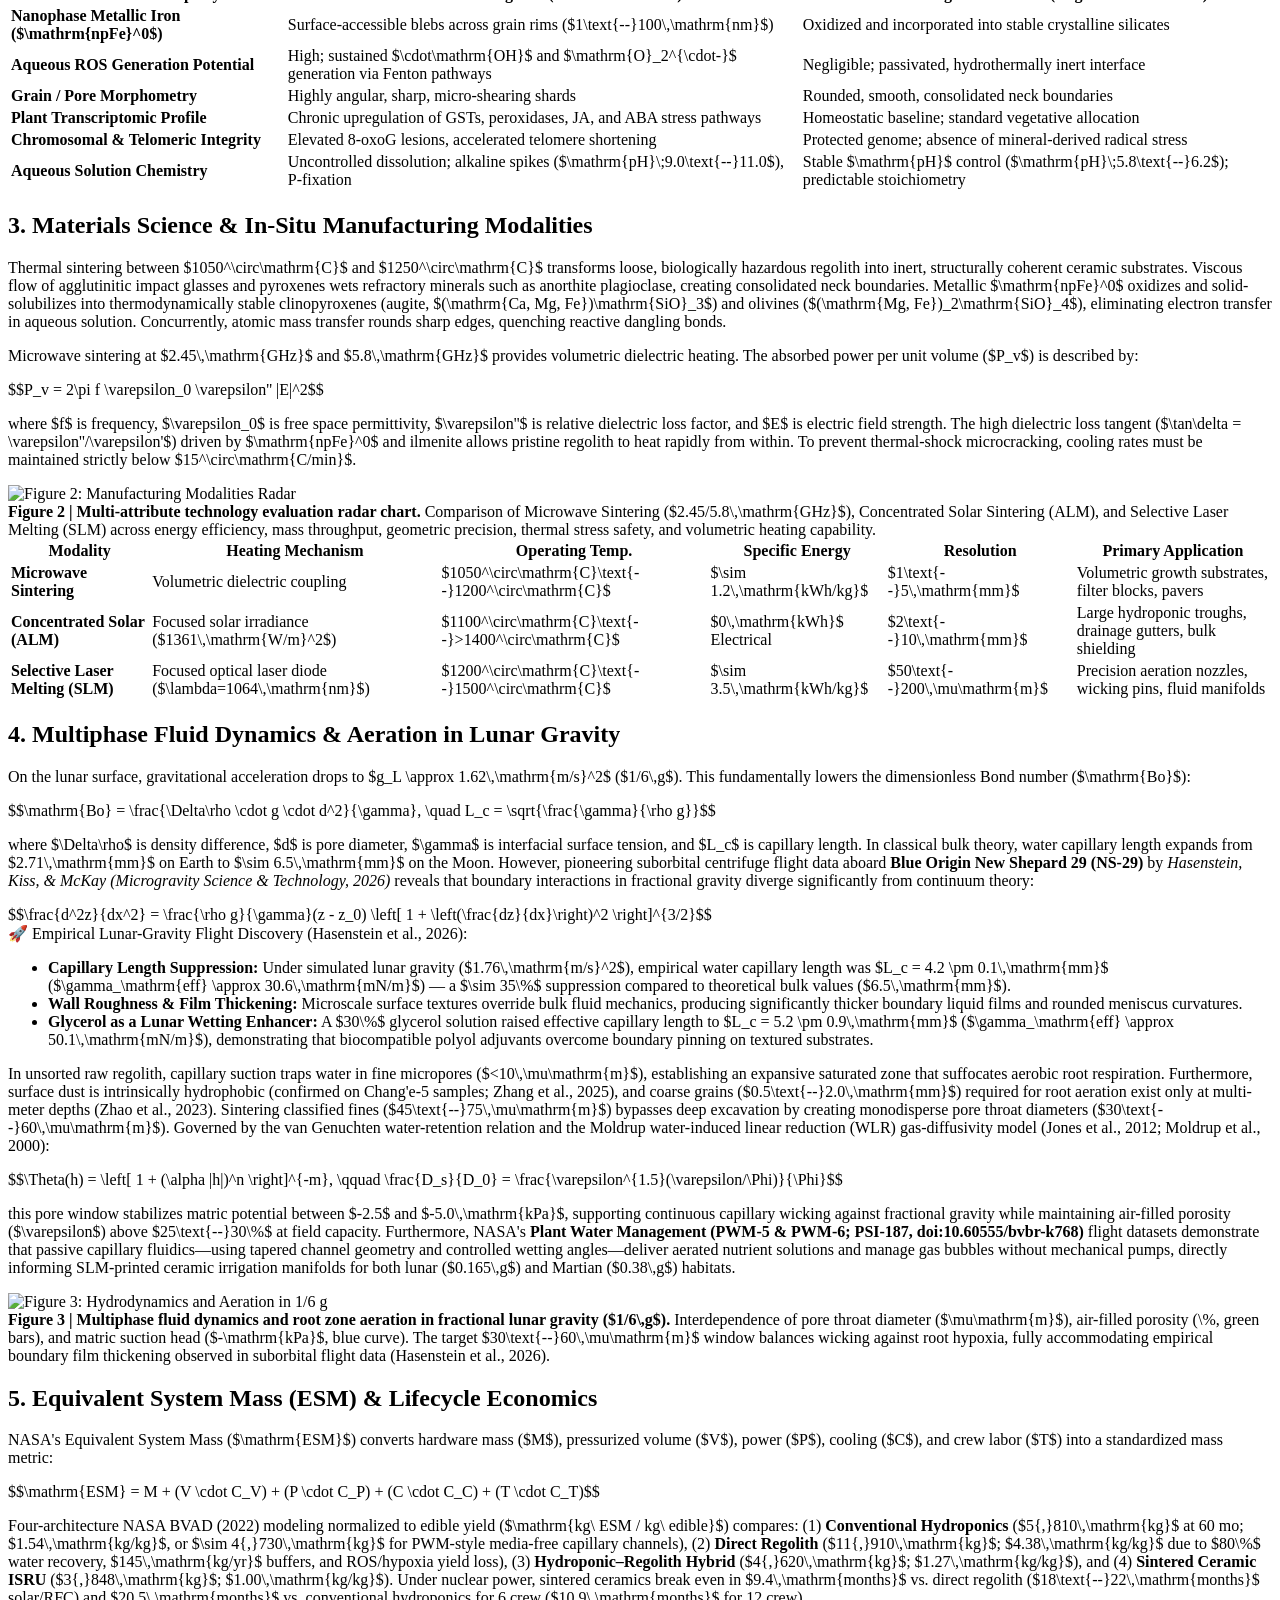
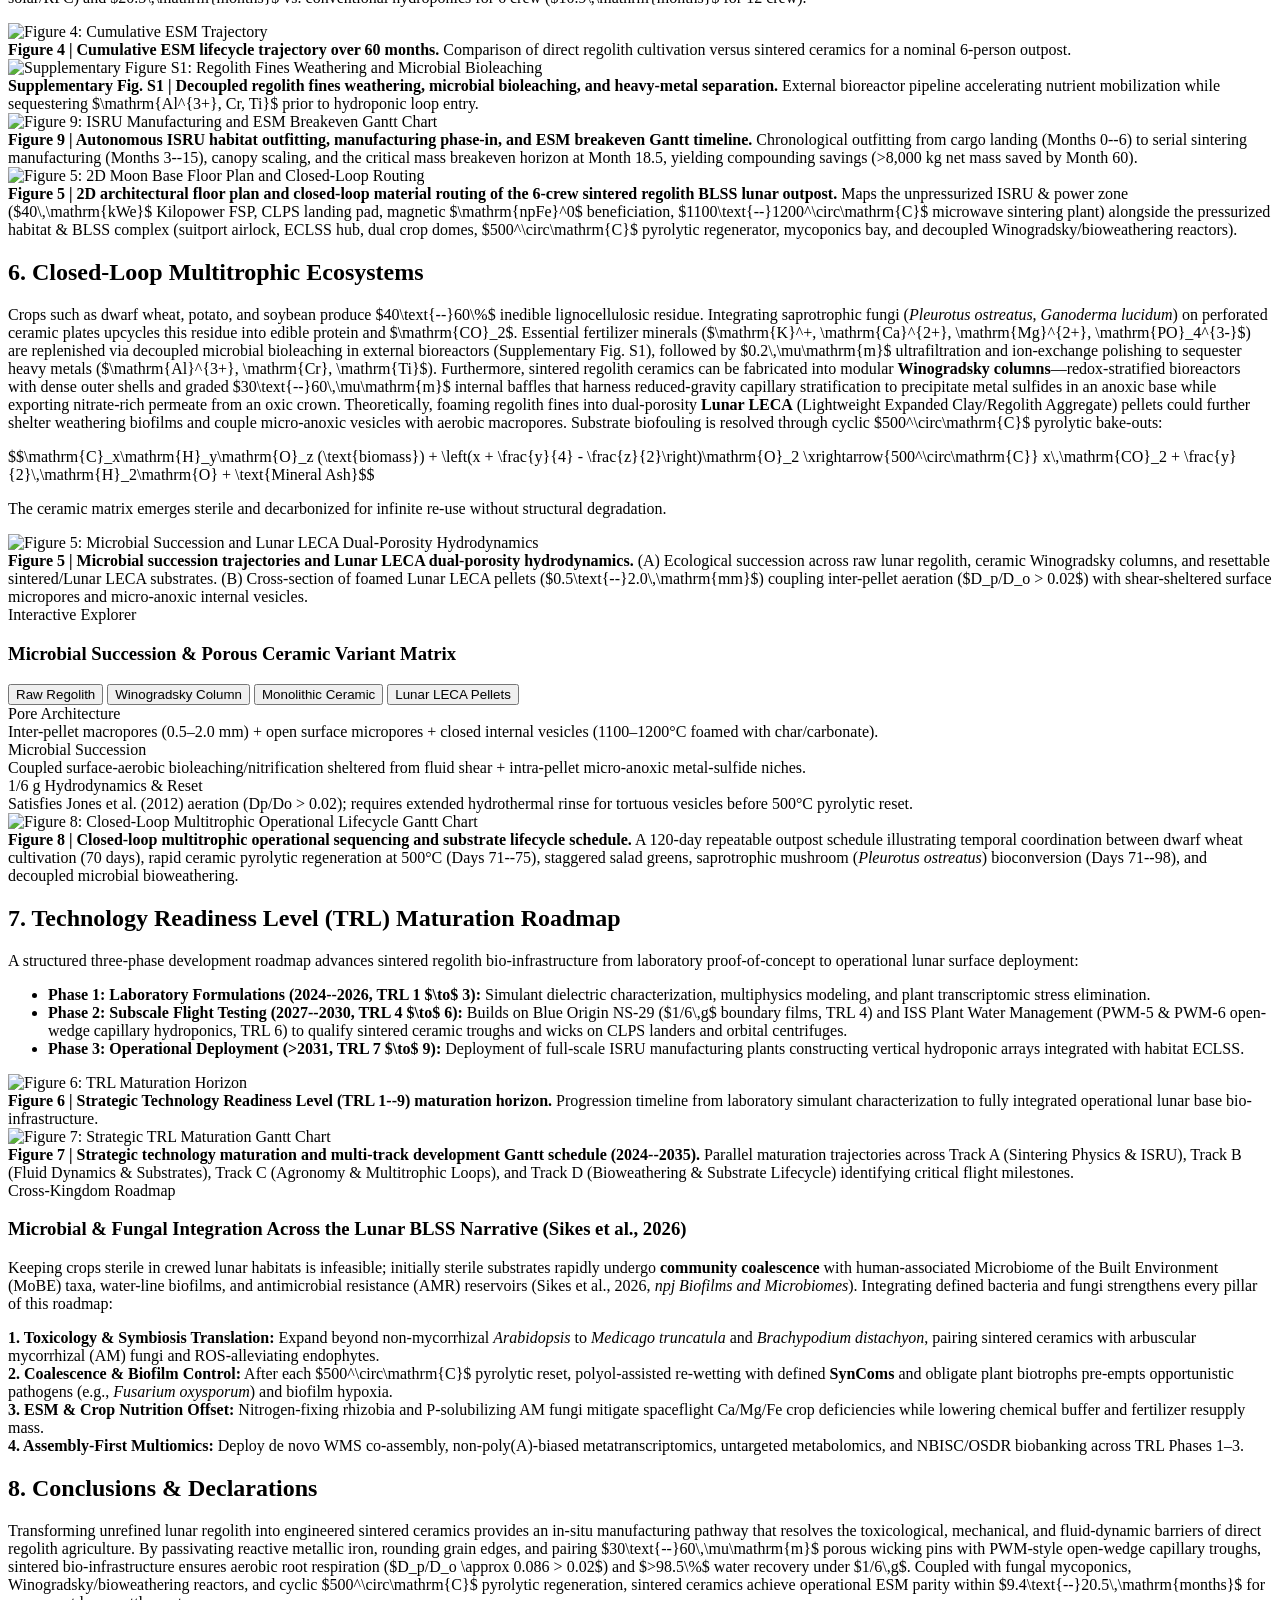
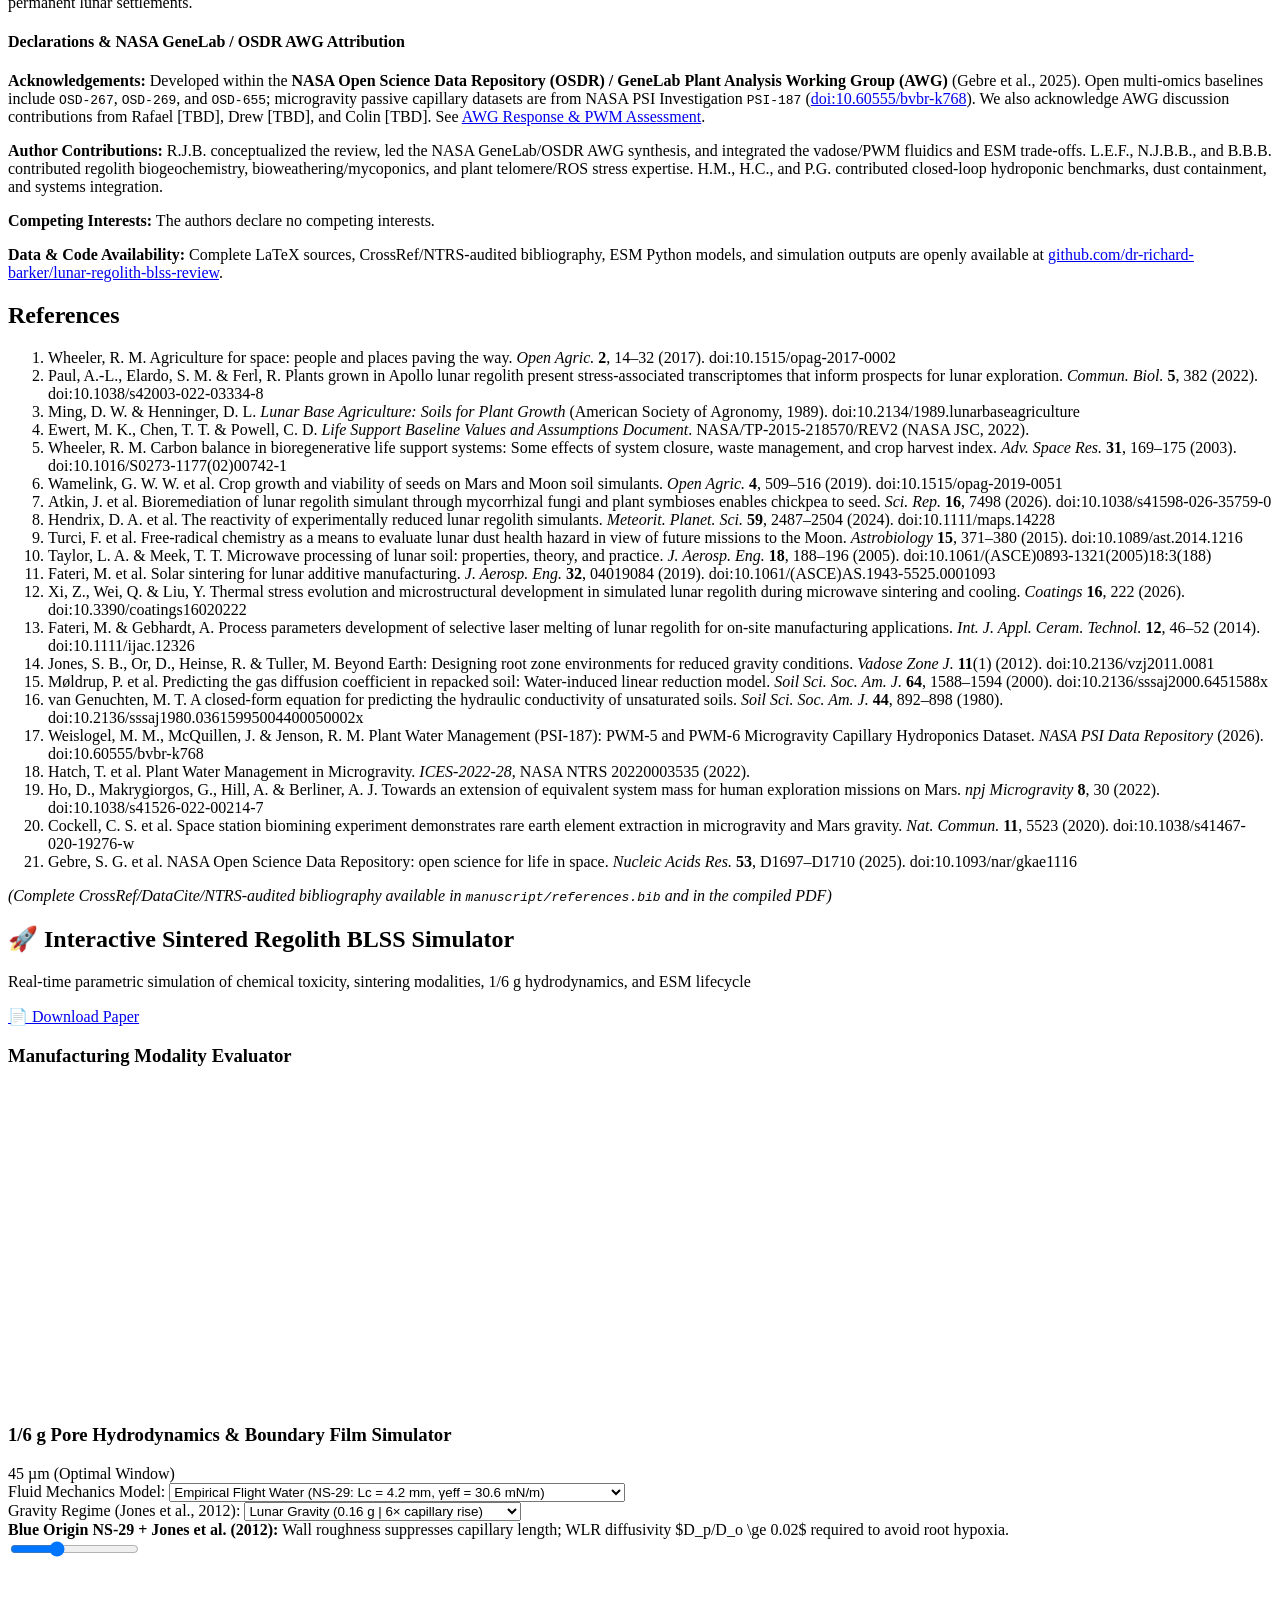
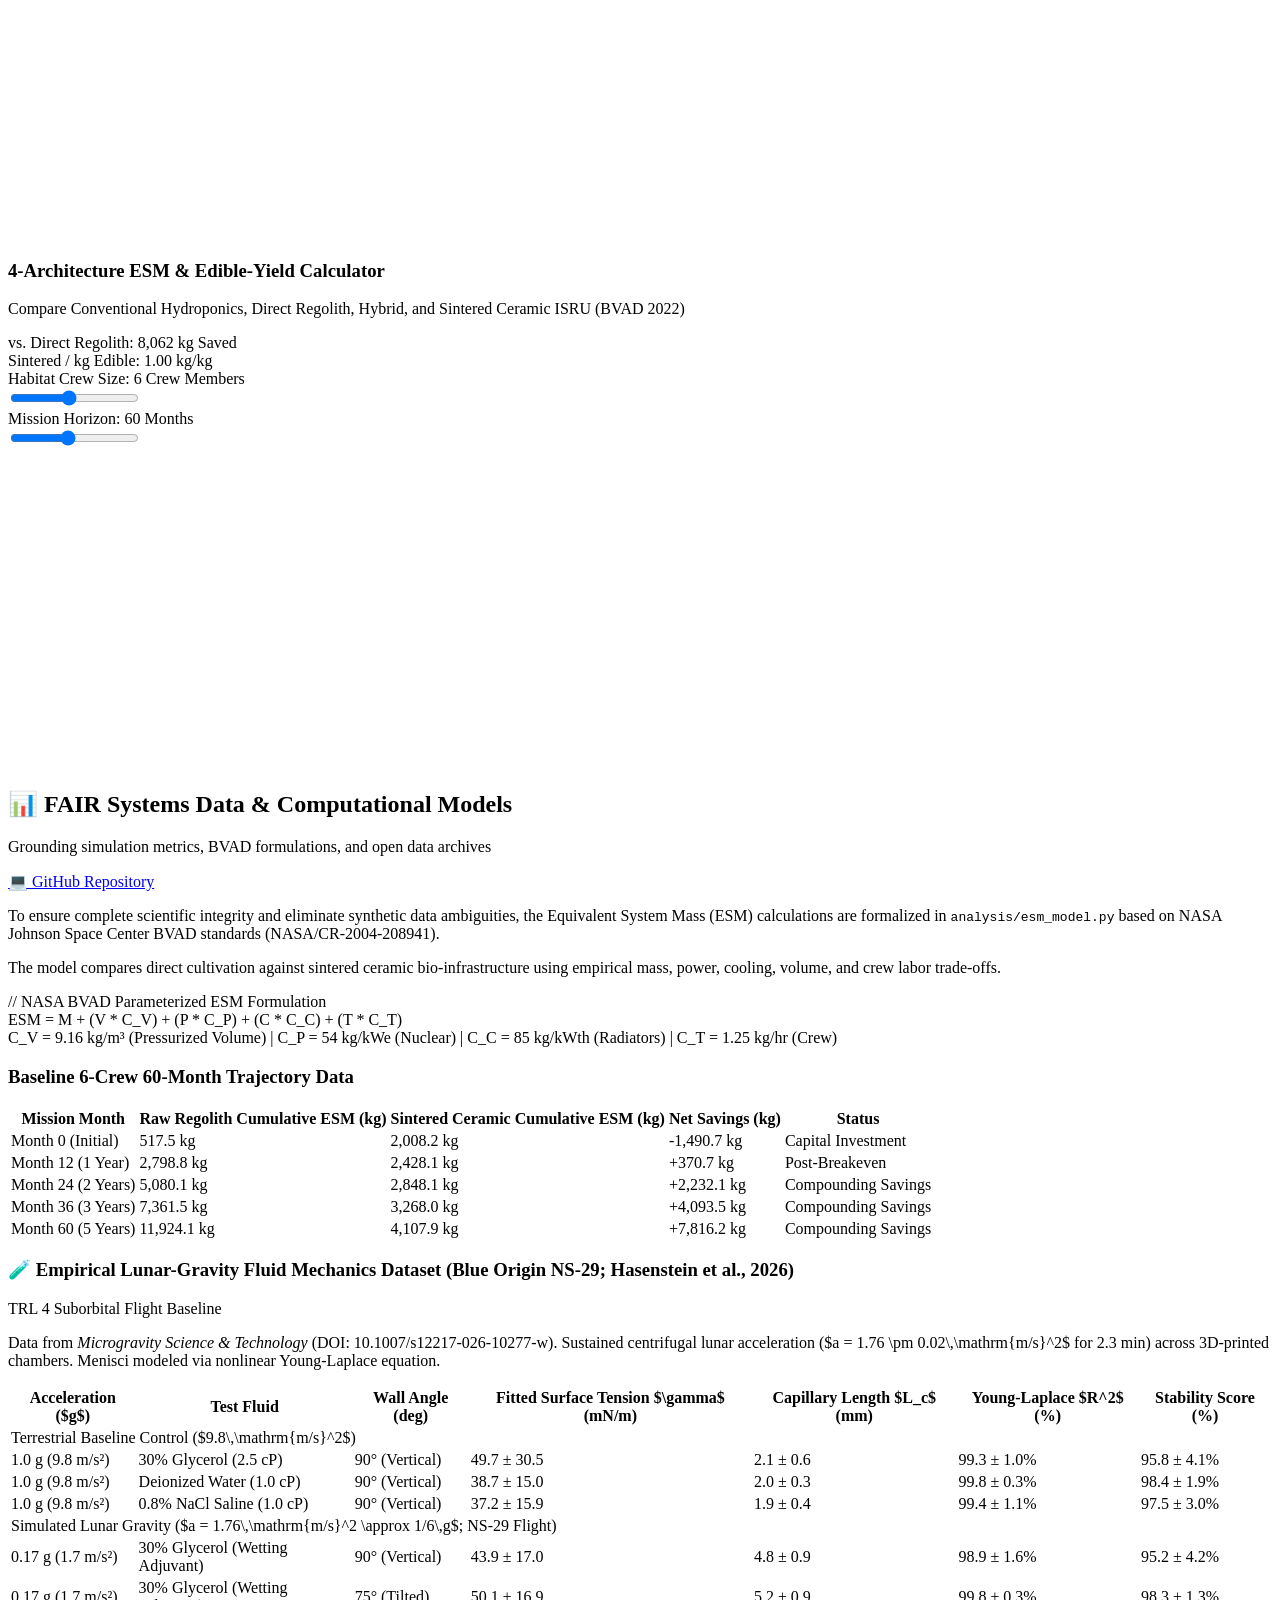
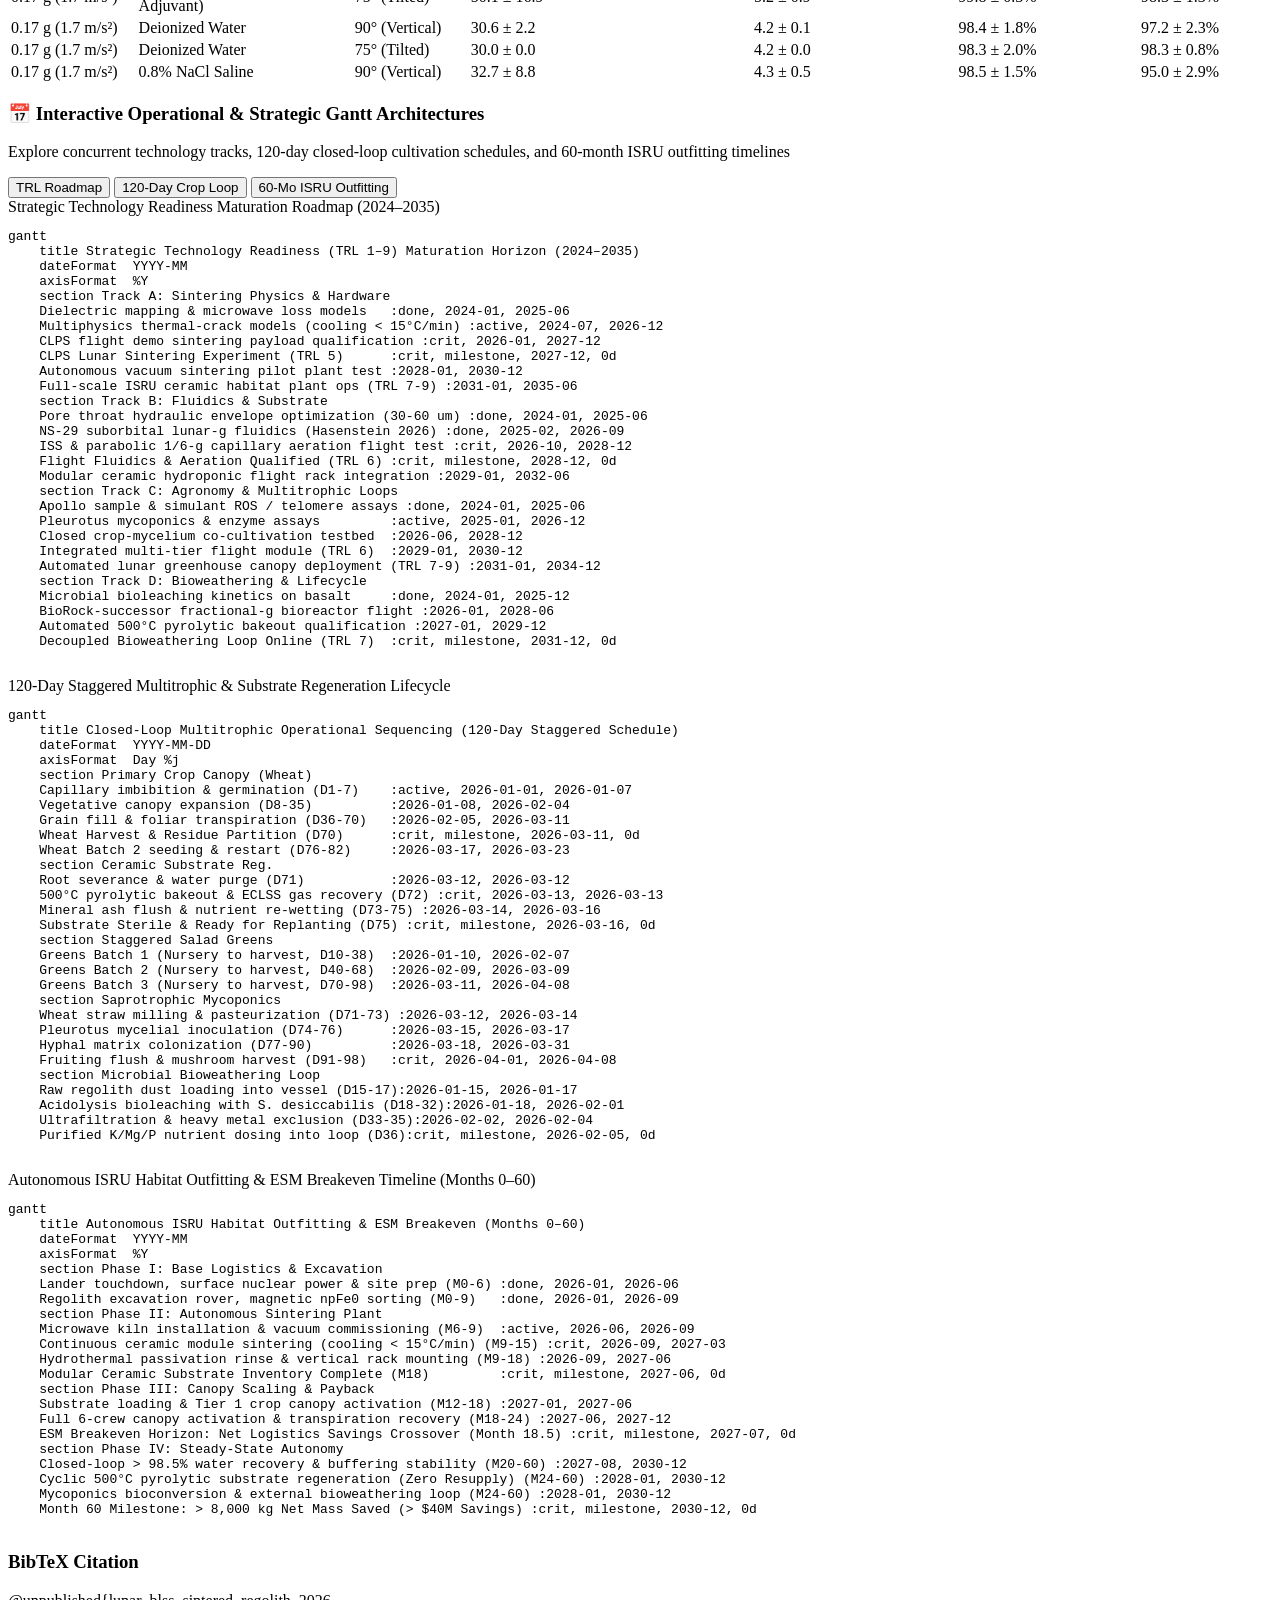
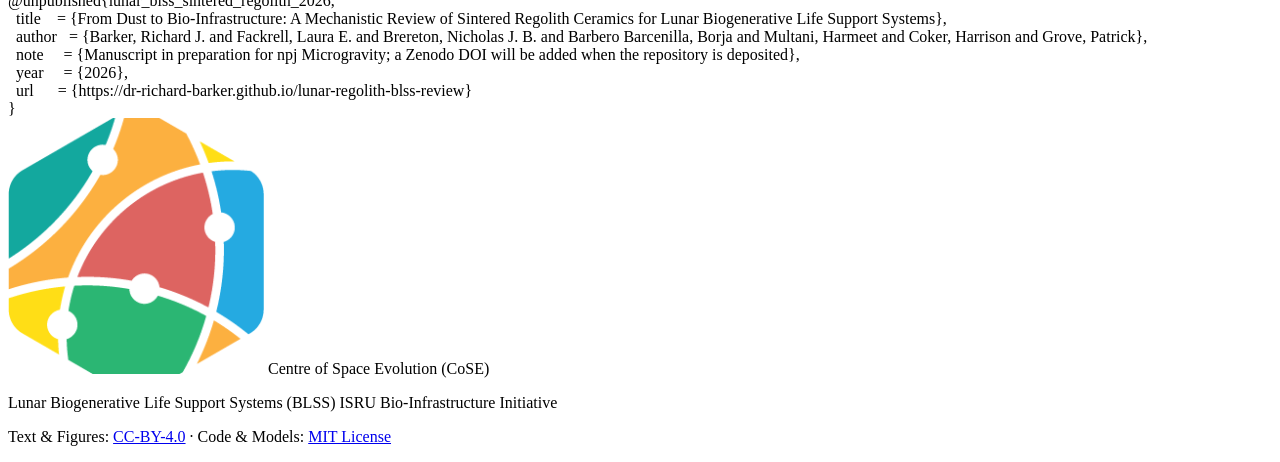
==== commit 9d43184b: "Remake v2 isometric video series with domain-accurate 3D models and live research graphs" ====
--- a/interactive/index.html
+++ b/interactive/index.html
@@ -187,7 +187,7 @@
                     <div class="flex items-center space-x-3 text-xs font-semibold">
                         <a id="series-dl-link" href="assets/lunar_blss_intro.mp4" download class="text-cose-blue hover:underline">Download Episode MP4</a>
                         <span class="text-slate-300 dark:text-slate-700">|</span>
-                        <a href="assets/lunar_blss_full_series.mp4" download class="text-cose-blue hover:underline">Full 4-Ep Reel (68s)</a>
+                        <a href="assets/lunar_blss_full_series.mp4" download class="text-cose-blue hover:underline">Full 4-Ep Reel (74s)</a>
                     </div>
                 </div>
                 <div class="flex flex-wrap gap-2 text-xs font-semibold">
@@ -203,15 +203,15 @@
                     </video>
                 </div>
                 <p id="series-caption" class="text-xs text-slate-500 dark:text-slate-400 font-sans">
-                    Episode 1 (18s): CLPS cargo lander touchdown on a sintered regolith pad, 2.45 GHz microwave sintering kiln cutaway, and BLSS PWM capillary hydroponics greenhouse. Auto-advances through all 4 episodes.
+                    Episode 1 (18s): Cratered lunar terrain, CLPS cargo lander touchdown on an octagonal sintered pad, 2.45 GHz microwave kiln cutaway, and geodesic BLSS greenhouse. Auto-advances through all 4 episodes.
                 </p>
                 <script>
                     (function() {
                         const episodes = [
-                            { src: 'assets/lunar_blss_intro.mp4', poster: 'assets/lunar_blss_intro_poster.png', caption: 'Episode 1 (18s): CLPS cargo lander touchdown on a sintered regolith pad, 2.45 GHz microwave sintering kiln cutaway, and BLSS PWM capillary hydroponics greenhouse. Auto-advances through all 4 episodes.' },
-                            { src: 'assets/ep2_vadose_capillary_physics.mp4', poster: 'assets/ep2_poster.png', caption: 'Episode 2 (16s): Vadose zone pore-scale cutaway, Earth (1.0g) vs Mars (0.38g) vs Moon (0.165g) capillary rise scaling, and PWM (PSI-187) passive capillary fluidics.' },
-                            { src: 'assets/ep3_esm_habitat_scaling.mp4', poster: 'assets/ep3_poster.png', caption: 'Episode 3 (18s): NASA BVAD ESM equation anatomy, crew scaling (3/6/12 crew -> 15.4/9.4/6.5 mo breakeven), nuclear vs solar power scaling, and 4-architecture mission horizon crossover.' },
-                            { src: 'assets/ep4_closed_loop_scaling.mp4', poster: 'assets/ep4_poster.png', caption: 'Episode 4 (16s): 500 °C pyrolytic ceramic regeneration, saprotrophic mycoponics straw upcycling, and external BioRock/LECA tailings valorization.' }
+                            { src: 'assets/lunar_blss_intro.mp4', poster: 'assets/lunar_blss_intro_poster.png', caption: 'Episode 1 (18s): Cratered lunar terrain, CLPS cargo lander touchdown on an octagonal sintered pad, 2.45 GHz microwave kiln cutaway, and geodesic BLSS greenhouse. Auto-advances through all 4 episodes.' },
+                            { src: 'assets/ep2_vadose_capillary_physics.mp4', poster: 'assets/ep2_poster.png', caption: 'Episode 2 (18s): Vadose soil columns, Earth (1.0g) vs Mars (0.38g) vs Moon (0.165g) capillary rise, PWM dome cutaway, and live Fig. 3 pore-throat aeration/suction curve.' },
+                            { src: 'assets/ep3_esm_habitat_scaling.mp4', poster: 'assets/ep3_poster.png', caption: 'Episode 3 (20s): Kilopower fission vs solar/RFC arrays, 3/6/12-crew linked habitat domes, and live Fig. 4 4-architecture ESM crossover (20.5 mo parity, 8,062 kg saved).' },
+                            { src: 'assets/ep4_closed_loop_scaling.mp4', poster: 'assets/ep4_poster.png', caption: 'Episode 4 (18s): 500 °C pyrolytic furnace, Pleurotus mycoponics bay, BioRock chemostat + tailings tanks, and >98.5% closed-loop water recovery curve.' }
                         ];
                         let currentEp = 0;
                         window.selectEpisode = function(idx, autoplay) {
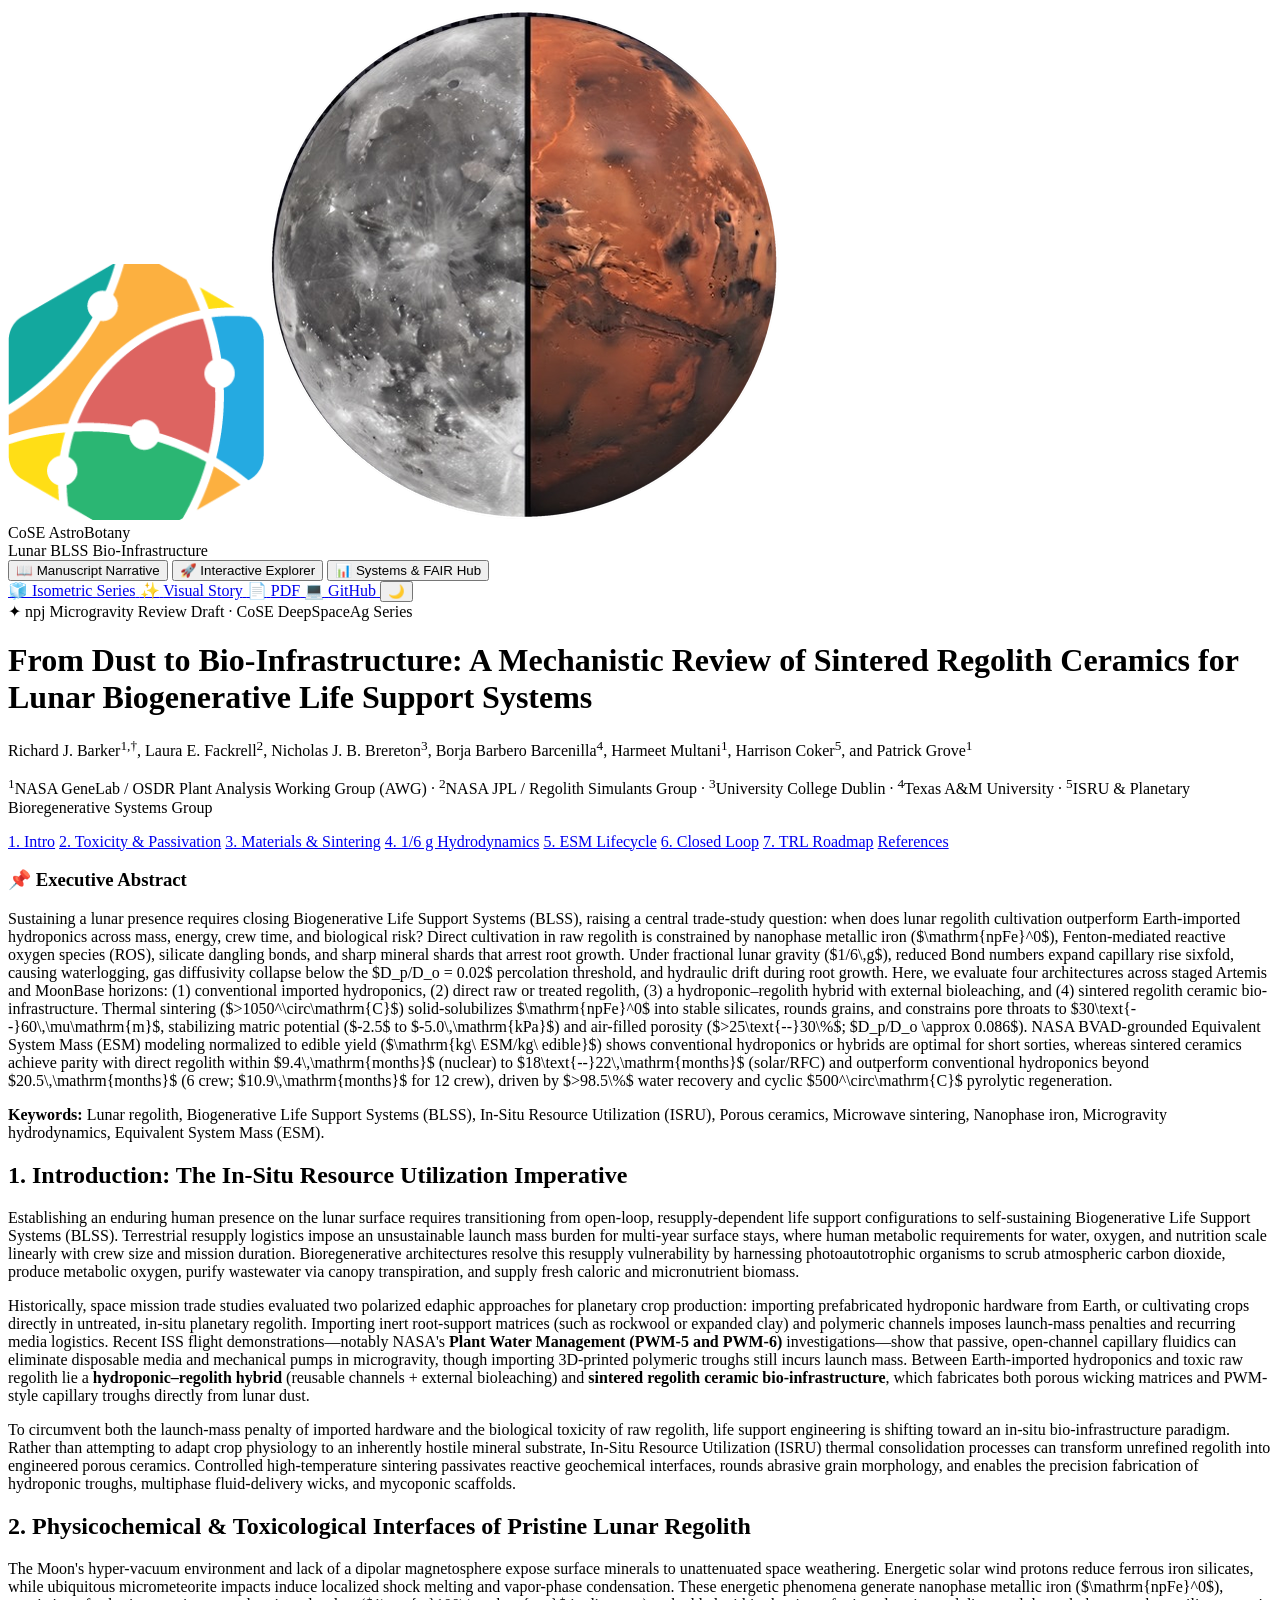
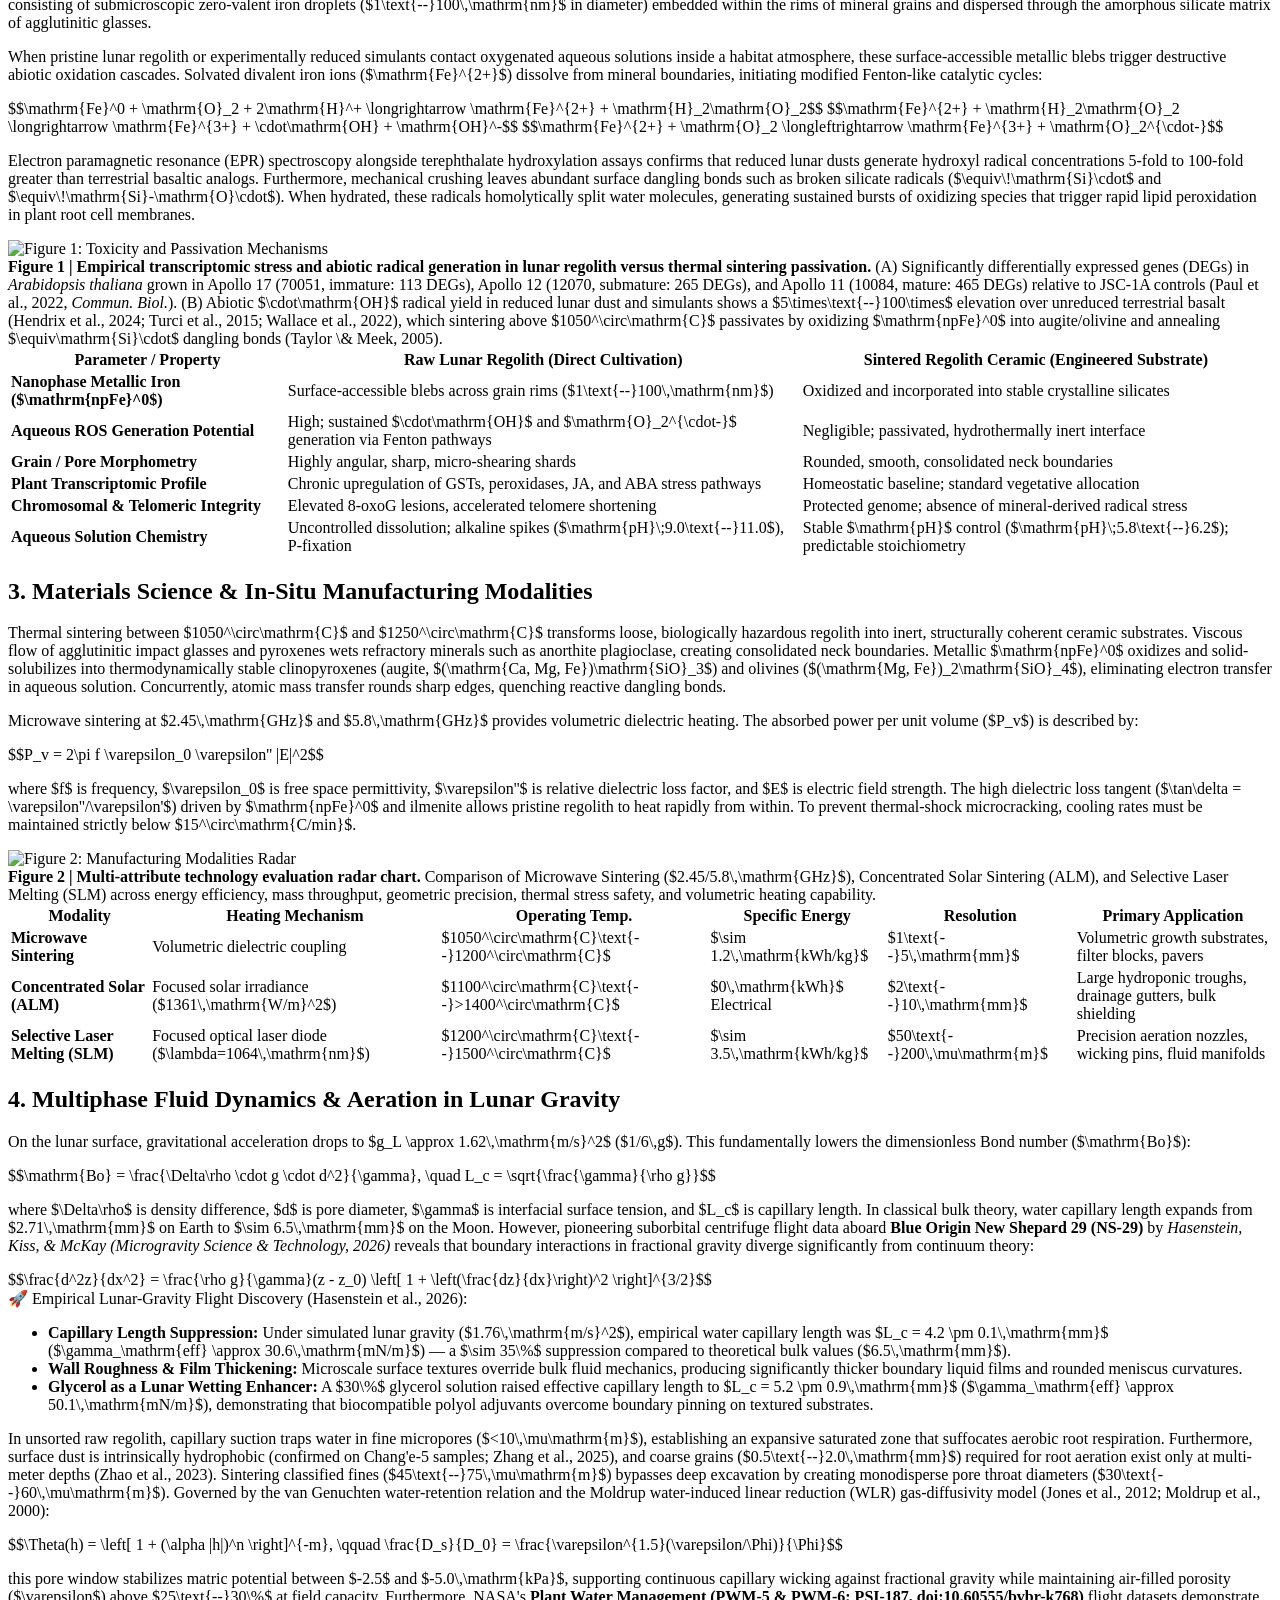
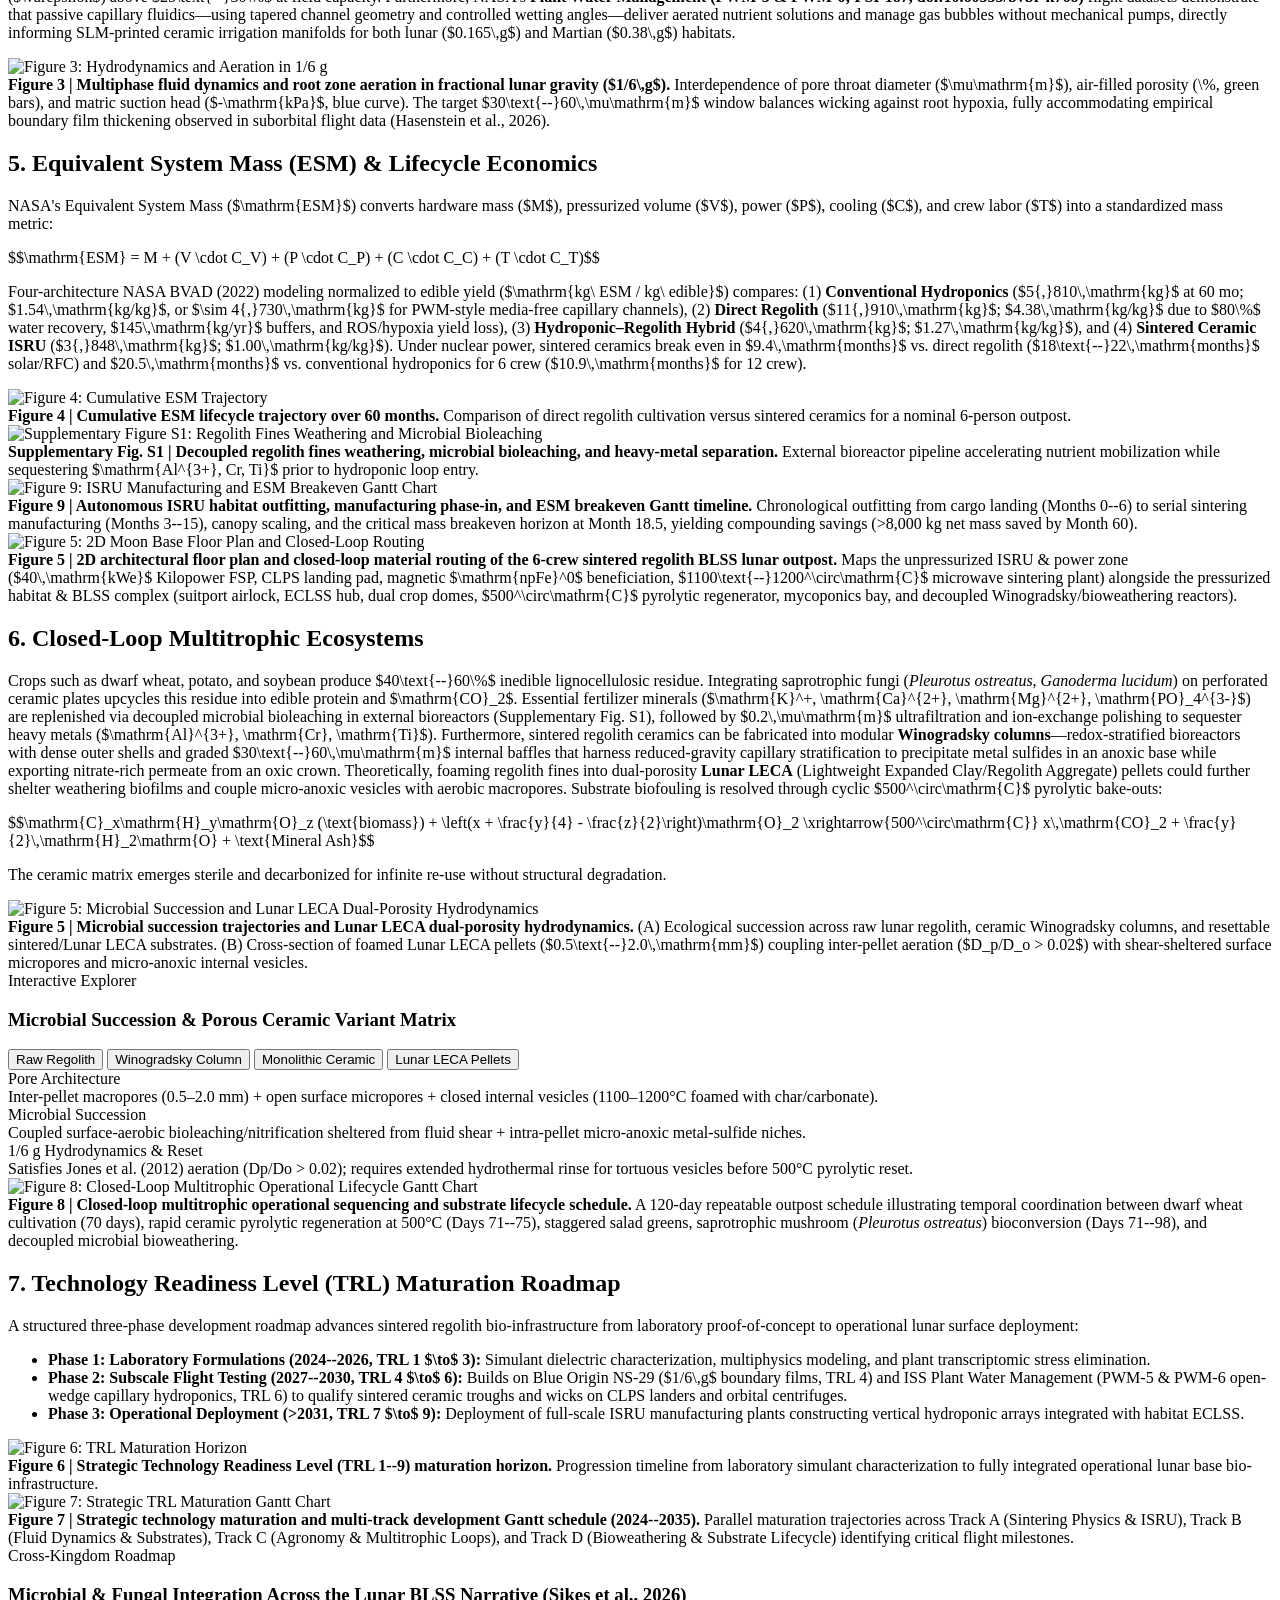
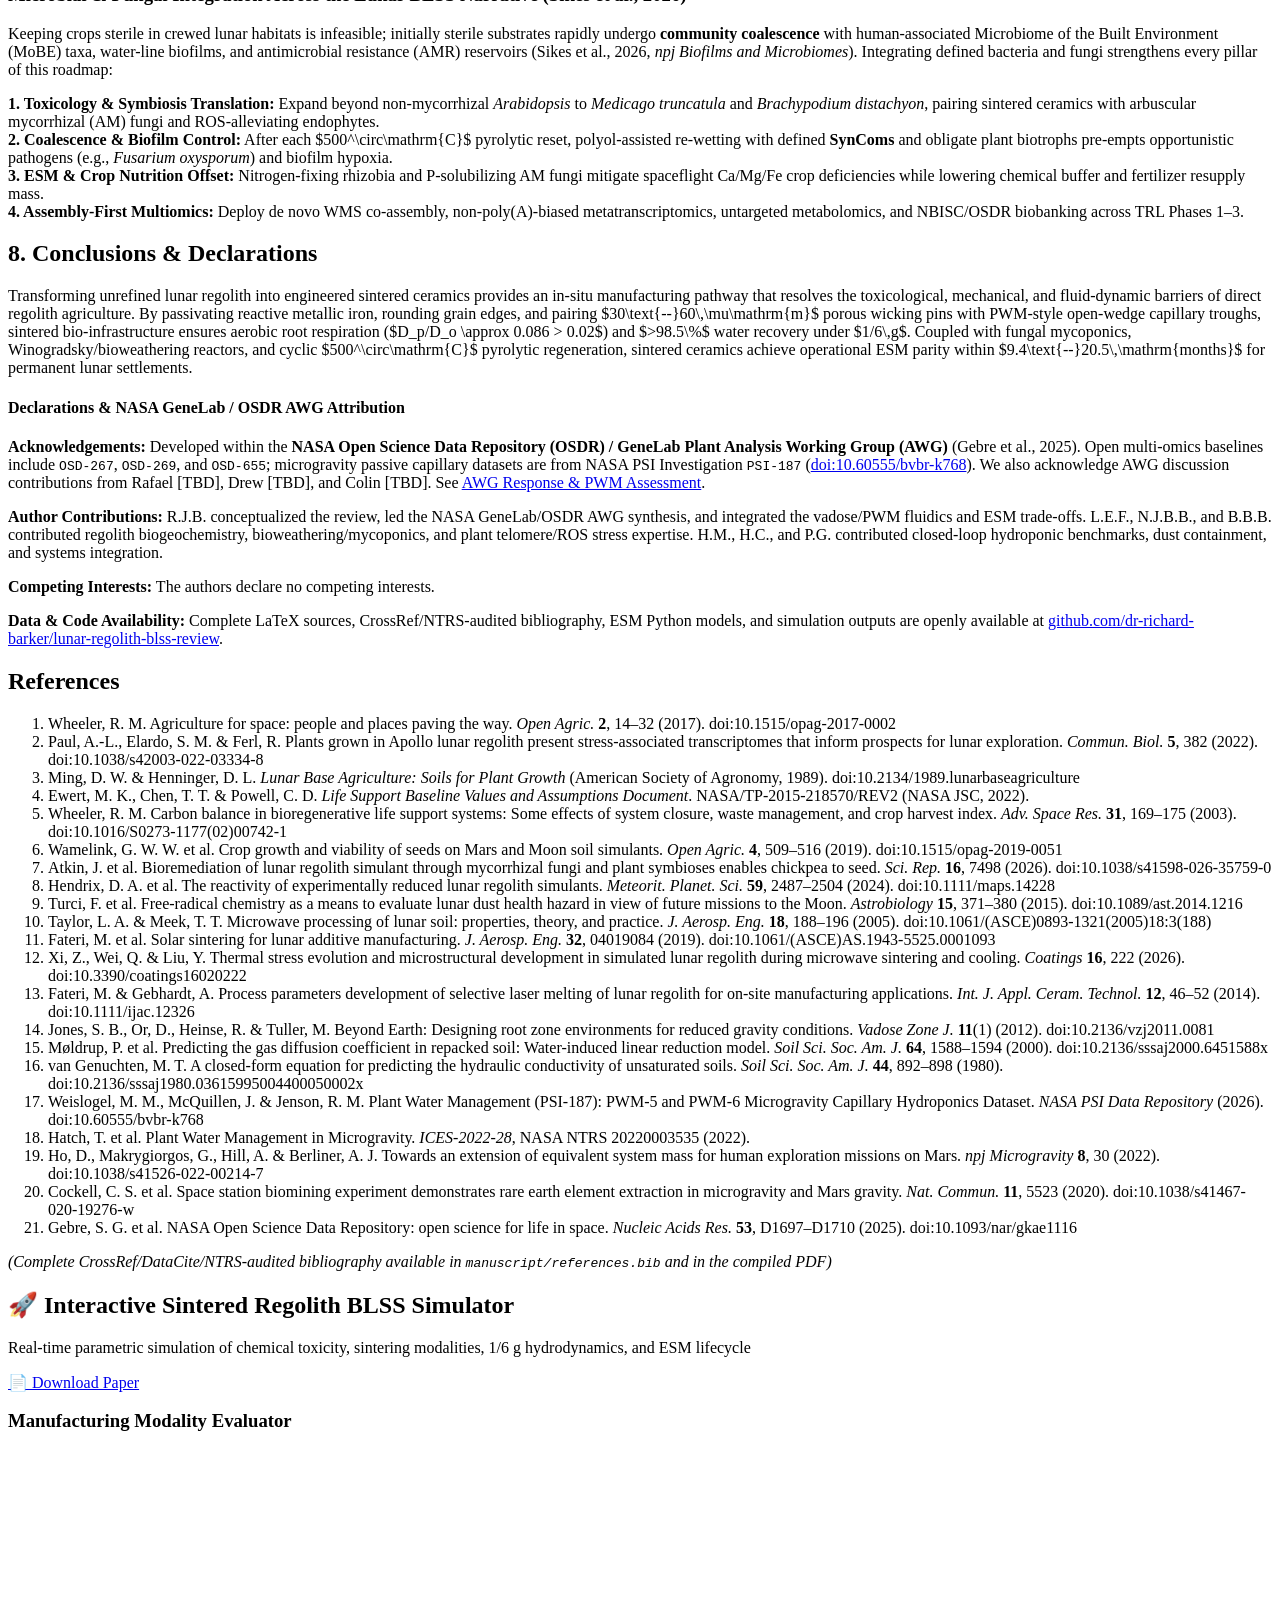
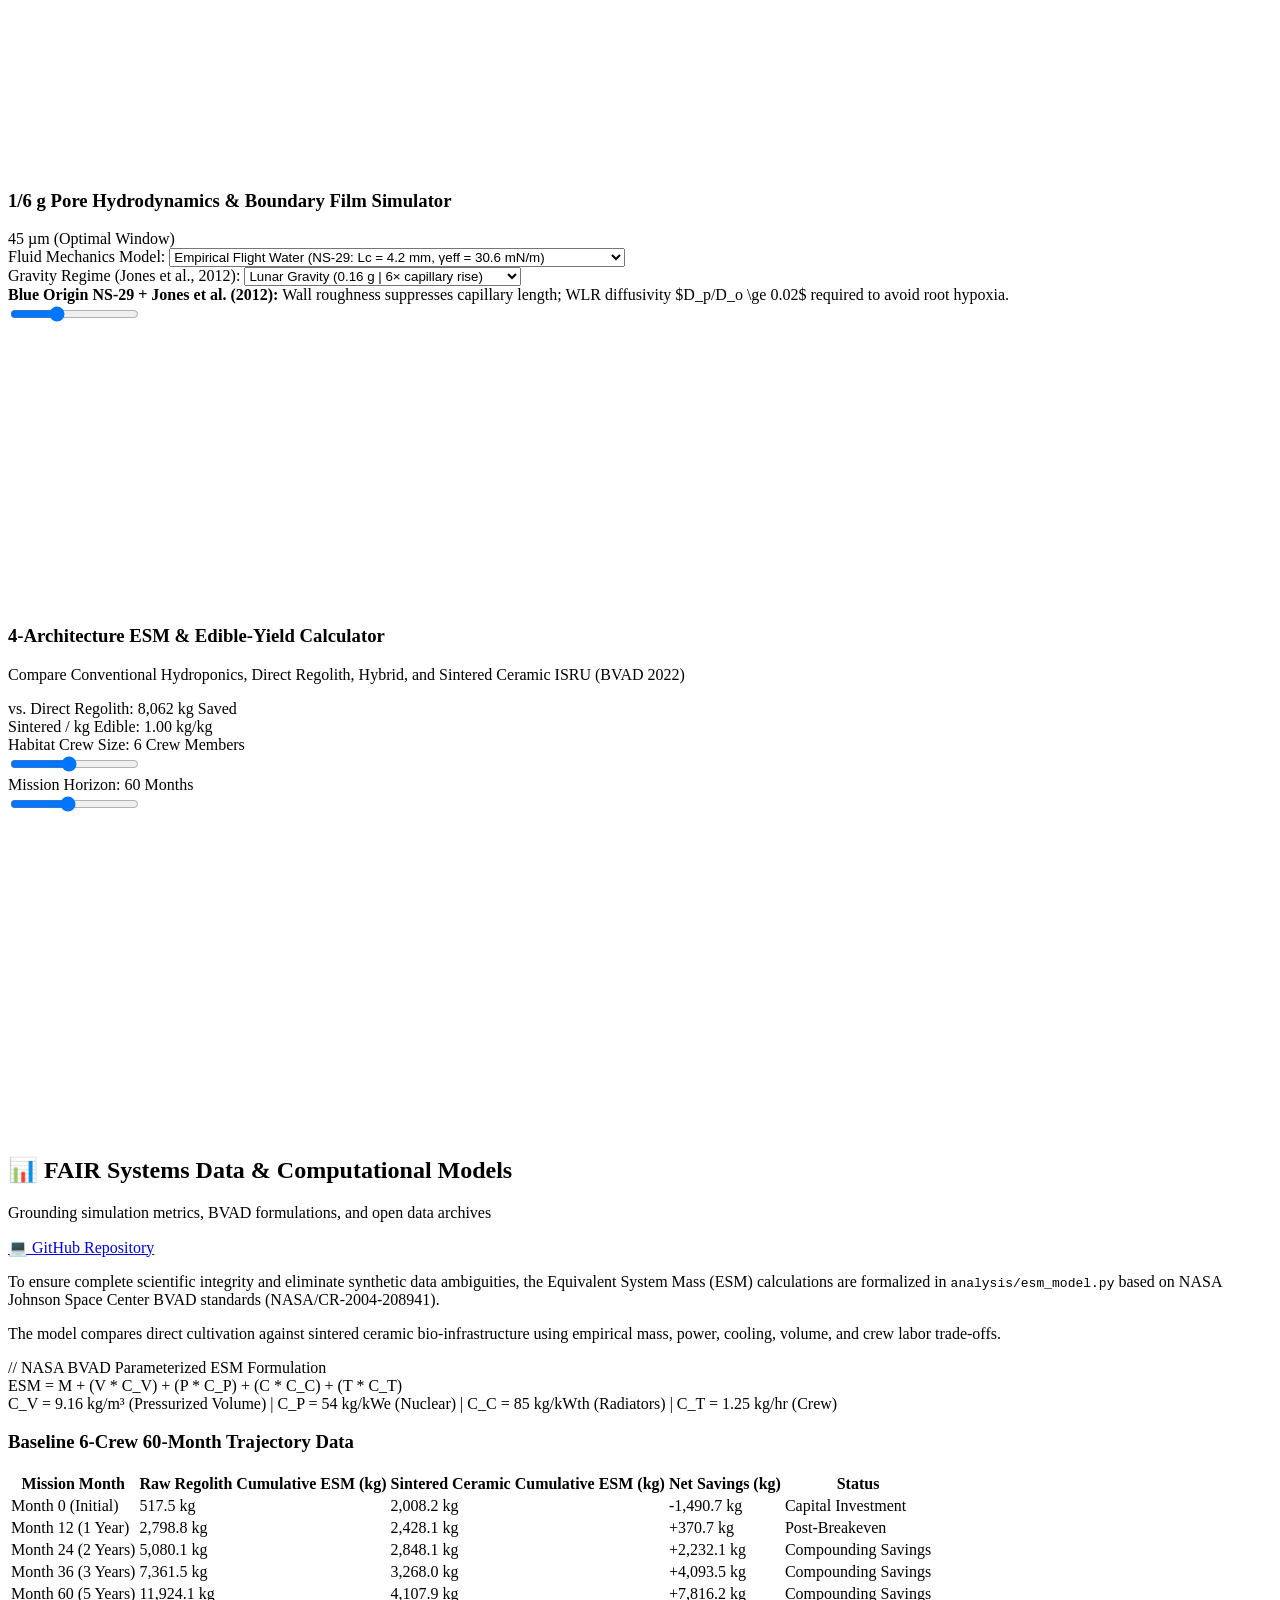
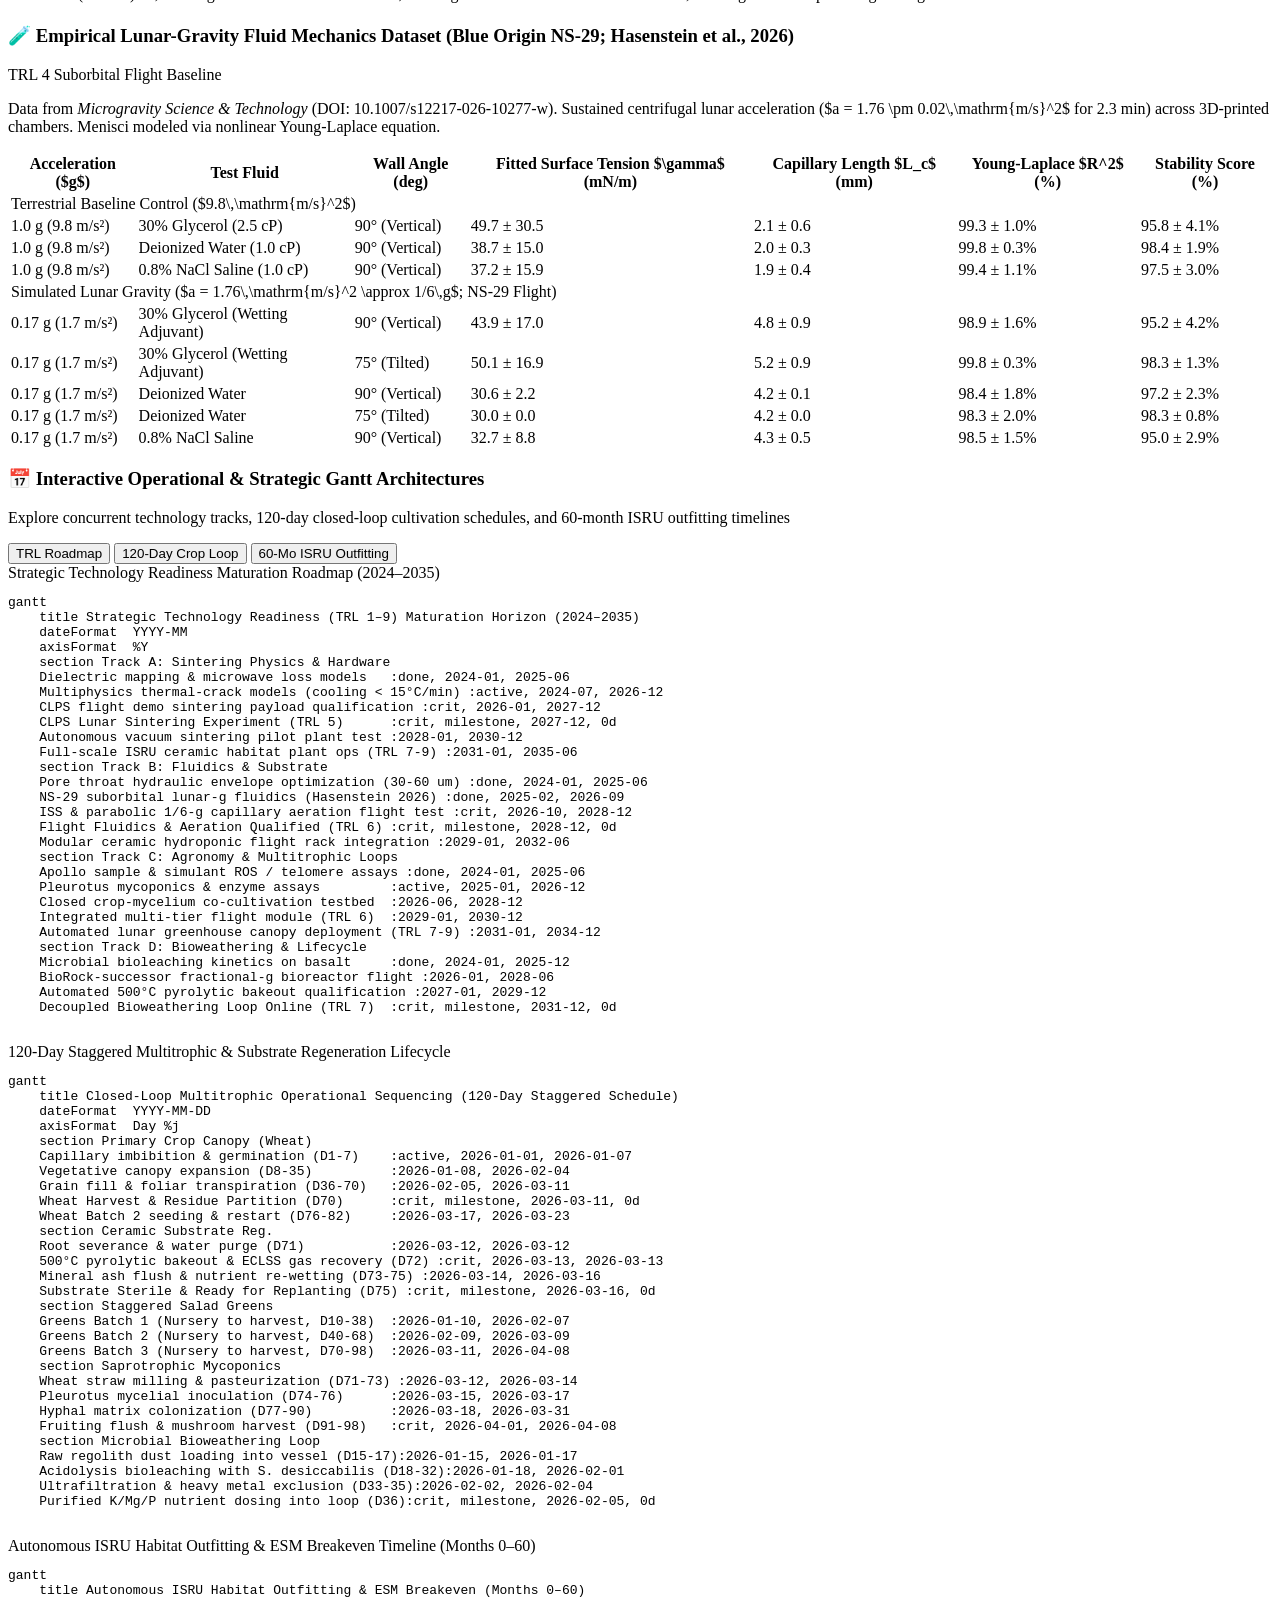
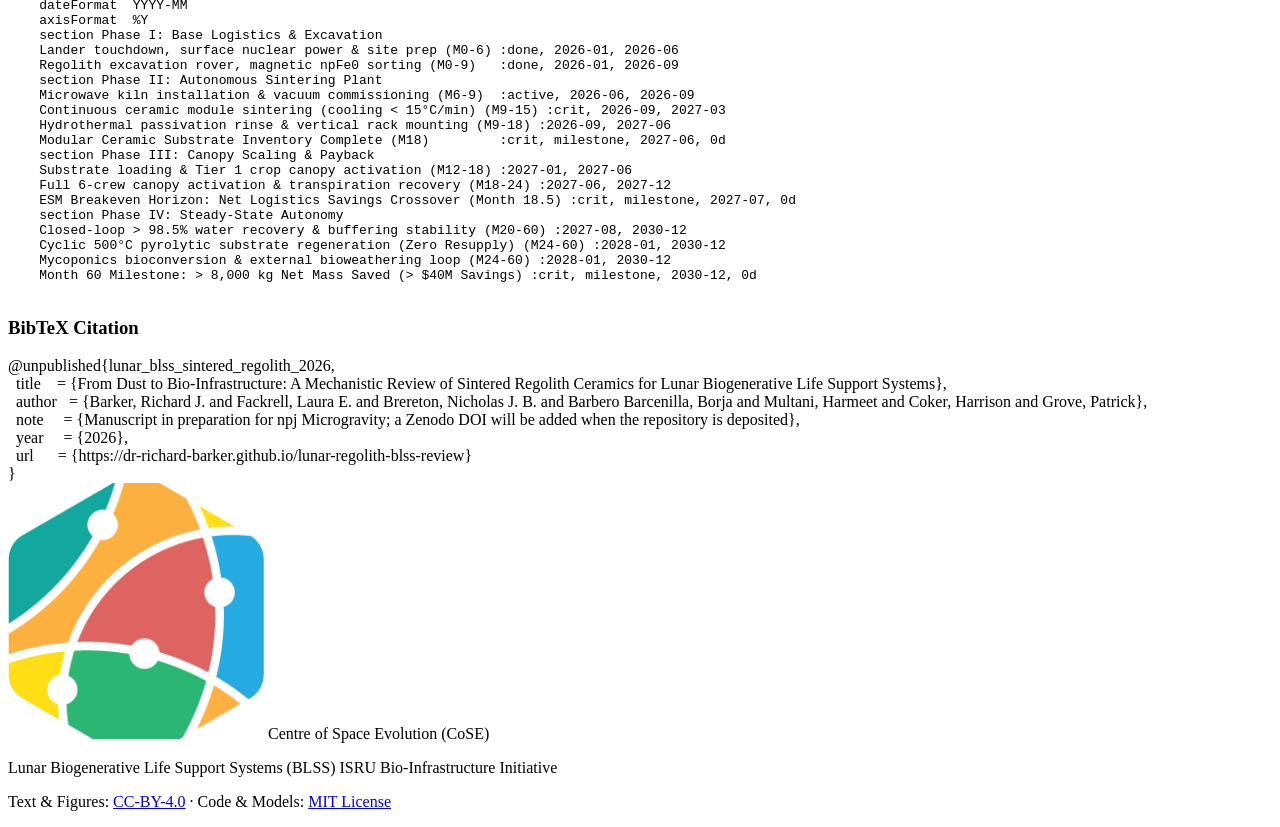
==== commit a4e2bcb4: "Remove embedded Isometric Video Series MP4 card from index.html" ====
--- a/interactive/index.html
+++ b/interactive/index.html
@@ -177,79 +177,6 @@
                 </div>
             </div>
 
-            <!-- Introductory Isometric Video Series Card -->
-            <div class="bg-white dark:bg-slate-900 border border-slate-200 dark:border-slate-800 rounded-2xl p-6 sm:p-8 shadow-xs space-y-4">
-                <div class="flex flex-wrap items-center justify-between gap-2">
-                    <h3 class="text-xs font-black uppercase tracking-wider text-cose-blue dark:text-sky-400 flex items-center space-x-2">
-                        <span>🎬</span>
-                        <span>Isometric Video Series: Model &amp; Lunar Habitat Scaling Factors</span>
-                    </h3>
-                    <div class="flex items-center space-x-3 text-xs font-semibold">
-                        <a id="series-dl-link" href="assets/lunar_blss_intro.mp4" download class="text-cose-blue hover:underline">Download Episode MP4</a>
-                        <span class="text-slate-300 dark:text-slate-700">|</span>
-                        <a href="assets/lunar_blss_full_series.mp4" download class="text-cose-blue hover:underline">Full 4-Ep Reel (74s)</a>
-                    </div>
-                </div>
-                <div class="flex flex-wrap gap-2 text-xs font-semibold">
-                    <button type="button" onclick="selectEpisode(0, true)" id="ep-btn-0" class="px-3 py-1.5 rounded-lg bg-[#2d3142] text-white transition">Ep 1: Landing &amp; Kiln</button>
-                    <button type="button" onclick="selectEpisode(1, true)" id="ep-btn-1" class="px-3 py-1.5 rounded-lg bg-slate-100 dark:bg-slate-800 text-slate-700 dark:text-slate-300 hover:bg-slate-200 transition">Ep 2: Gravity &amp; Pore Physics</button>
-                    <button type="button" onclick="selectEpisode(2, true)" id="ep-btn-2" class="px-3 py-1.5 rounded-lg bg-slate-100 dark:bg-slate-800 text-slate-700 dark:text-slate-300 hover:bg-slate-200 transition">Ep 3: ESM &amp; Habitat Scaling</button>
-                    <button type="button" onclick="selectEpisode(3, true)" id="ep-btn-3" class="px-3 py-1.5 rounded-lg bg-slate-100 dark:bg-slate-800 text-slate-700 dark:text-slate-300 hover:bg-slate-200 transition">Ep 4: Closed-Loop Scaling</button>
-                </div>
-                <div class="rounded-xl overflow-hidden border border-slate-200 dark:border-slate-700 bg-[#eef2f3]">
-                    <video id="series-player" controls playsinline preload="metadata" poster="assets/lunar_blss_intro_poster.png" class="w-full h-auto block">
-                        <source id="series-source" src="assets/lunar_blss_intro.mp4" type="video/mp4">
-                        Your browser does not support the HTML5 video tag.
-                    </video>
-                </div>
-                <p id="series-caption" class="text-xs text-slate-500 dark:text-slate-400 font-sans">
-                    Episode 1 (18s): Cratered lunar terrain, CLPS cargo lander touchdown on an octagonal sintered pad, 2.45 GHz microwave kiln cutaway, and geodesic BLSS greenhouse. Auto-advances through all 4 episodes.
-                </p>
-                <script>
-                    (function() {
-                        const episodes = [
-                            { src: 'assets/lunar_blss_intro.mp4', poster: 'assets/lunar_blss_intro_poster.png', caption: 'Episode 1 (18s): Cratered lunar terrain, CLPS cargo lander touchdown on an octagonal sintered pad, 2.45 GHz microwave kiln cutaway, and geodesic BLSS greenhouse. Auto-advances through all 4 episodes.' },
-                            { src: 'assets/ep2_vadose_capillary_physics.mp4', poster: 'assets/ep2_poster.png', caption: 'Episode 2 (18s): Vadose soil columns, Earth (1.0g) vs Mars (0.38g) vs Moon (0.165g) capillary rise, PWM dome cutaway, and live Fig. 3 pore-throat aeration/suction curve.' },
-                            { src: 'assets/ep3_esm_habitat_scaling.mp4', poster: 'assets/ep3_poster.png', caption: 'Episode 3 (20s): Kilopower fission vs solar/RFC arrays, 3/6/12-crew linked habitat domes, and live Fig. 4 4-architecture ESM crossover (20.5 mo parity, 8,062 kg saved).' },
-                            { src: 'assets/ep4_closed_loop_scaling.mp4', poster: 'assets/ep4_poster.png', caption: 'Episode 4 (18s): 500 °C pyrolytic furnace, Pleurotus mycoponics bay, BioRock chemostat + tailings tanks, and >98.5% closed-loop water recovery curve.' }
-                        ];
-                        let currentEp = 0;
-                        window.selectEpisode = function(idx, autoplay) {
-                            currentEp = idx;
-                            const ep = episodes[idx];
-                            const vid = document.getElementById('series-player');
-                            const src = document.getElementById('series-source');
-                            const cap = document.getElementById('series-caption');
-                            const dl = document.getElementById('series-dl-link');
-                            if (!vid || !src) return;
-                            src.src = ep.src;
-                            vid.poster = ep.poster;
-                            vid.load();
-                            if (autoplay) vid.play().catch(() => {});
-                            if (cap) cap.textContent = ep.caption;
-                            if (dl) dl.href = ep.src;
-                            episodes.forEach((_, i) => {
-                                const btn = document.getElementById('ep-btn-' + i);
-                                if (!btn) return;
-                                btn.className = i === idx
-                                    ? 'px-3 py-1.5 rounded-lg bg-[#2d3142] text-white transition'
-                                    : 'px-3 py-1.5 rounded-lg bg-slate-100 dark:bg-slate-800 text-slate-700 dark:text-slate-300 hover:bg-slate-200 transition';
-                            });
-                        };
-                        document.addEventListener('DOMContentLoaded', () => {
-                            const vid = document.getElementById('series-player');
-                            if (vid) {
-                                vid.addEventListener('ended', () => {
-                                    if (currentEp + 1 < episodes.length) {
-                                        window.selectEpisode(currentEp + 1, true);
-                                    }
-                                });
-                            }
-                        });
-                    })();
-                </script>
-            </div>
-
             <!-- Narrative Content -->
             <article class="manuscript-body space-y-12">
 
